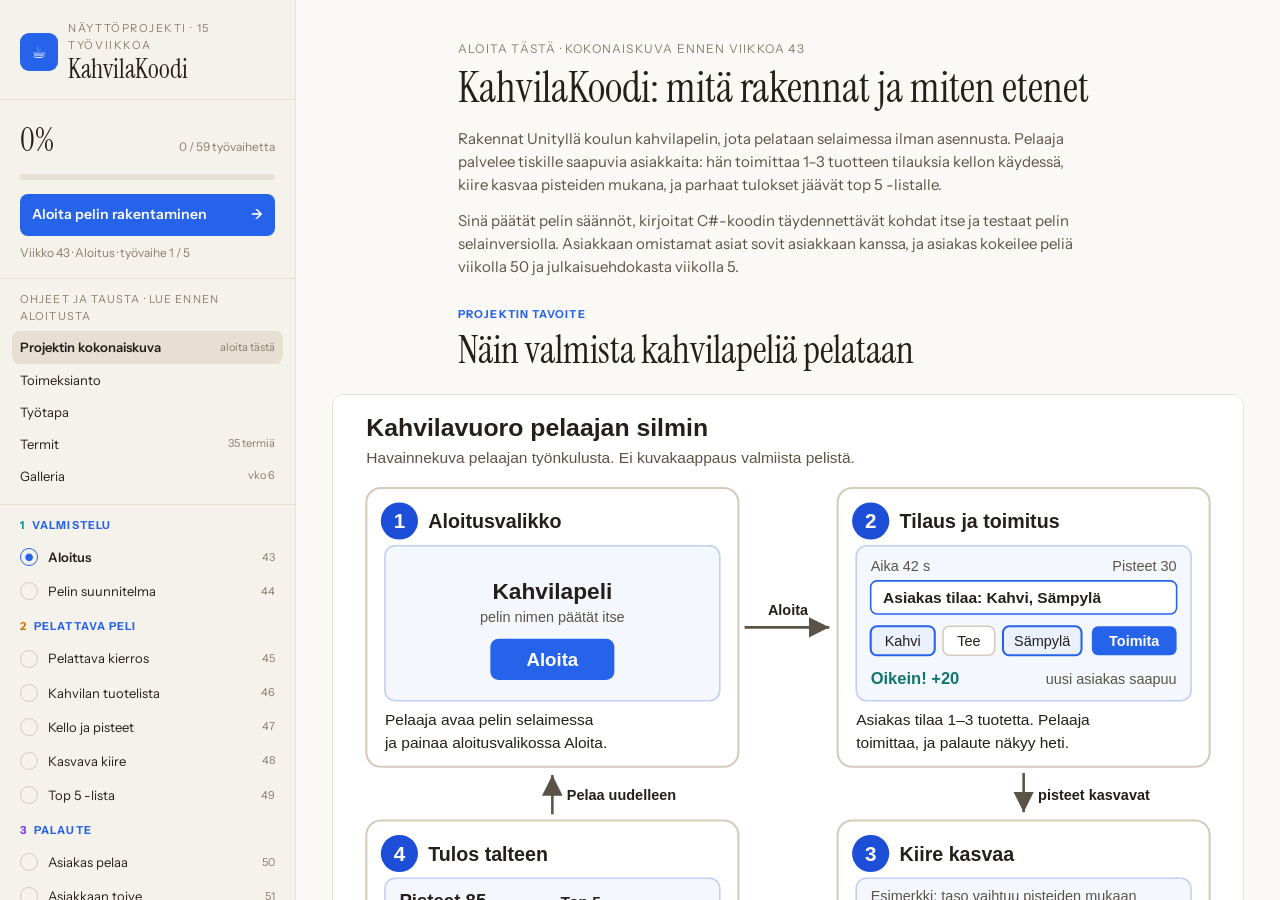
==== index.html @ ced811f0 "KahvilaKoodi alkaa alusta: viikot 43–51/2026 ja 2–7/2027 Sisältö ja 15 työviikkoa ennallaan, uusi aj" ====
<!doctype html>
<!--
  Näyttöprojektin runko. Rakennetta ei muuteta: app.js ja tyokalut/tee_lataukset.js
  luottavat luokkanimiin, data-attribuutteihin ja näkymien/viikkokorttien muotoon.
  Rakenteen tarkka kuvaus: /root/work/layout-rakenne.md.

  Migroitu vanhasta (ennen tätä runkoa tehdystä) KahvilaKoodi-toteutuksesta.
  Sisältöä ei ole muutettu — vain rakenne on siirretty tämän kontraktin mukaiseksi.
  30.9.2026 (moottori v2.7): aloitus = Projektin kokonaiskuva, toimeksiannon ja GDD:n
  vaatimus/sovittu/oma/asiakas-merkinnät, työn tasot työvaihe / GitHub-issue / työtapa.
  data-task-tunnukset ja niiden järjestys ovat ennallaan (opiskelijoiden rastit).
-->
<html lang="fi">
<head>
  <meta charset="utf-8">
  <meta name="viewport" content="width=device-width, initial-scale=1">
  <meta name="theme-color" content="#2563eb">
  <meta name="description" content="Ohjattu näyttöprojekti: koulun kahvilapeli rakennetaan Unityllä ja C#:lla feature kerrallaan viikoilla 43–51 ja 2–7. Valmis 19.2.2027.">
  <title>KahvilaKoodi – ohjattu näyttöprojekti</title>
  <link rel="icon" href="assets/favicon.ico" sizes="any">
  <link rel="icon" type="image/png" sizes="32x32" href="assets/favicon-32.png">
  <link rel="icon" type="image/png" sizes="16x16" href="assets/favicon-16.png">
  <link rel="apple-touch-icon" href="assets/apple-touch-icon.png">
  <link rel="preconnect" href="https://fonts.googleapis.com">
  <link rel="preconnect" href="https://fonts.gstatic.com" crossorigin>
  <link rel="stylesheet" href="https://fonts.googleapis.com/css2?family=Instrument+Sans:ital,wght@0,400..700;1,400..700&family=Instrument+Serif:ital@0;1&display=swap">
  <link rel="stylesheet" href="styles.css?v2.7.4-20261001">
  <script src="sisalto.js?v2.8-aikataulu-20261019" defer></script>
  <script src="app.js?v2.7.4-20261001" defer></script>
</head>
<body>
  <a class="skip-link" href="#sisalto">Siirry sisältöön</a>

  <div class="app-shell">
    <aside class="sidebar" aria-label="Näyttöprojektin navigaatio" id="sivupalkki">
      <div class="sidebar-header">
        <span class="brand-mark" aria-hidden="true">☕</span>
        <div>
          <p class="sidebar-kicker">Näyttöprojekti · 15 työviikkoa</p>
          <p class="sidebar-title">KahvilaKoodi</p>
        </div>
        <button class="mobile-menu-toggle" type="button" data-sidebar-toggle aria-expanded="false" aria-controls="sivupalkki">☰ Valikko</button>
      </div>

      <div class="sidebar-progress">
        <div class="progress-row">
          <span class="progress-pct" data-progress-number>0%</span>
          <span class="progress-copy" data-progress-copy>0 / 0 työvaihetta</span>
        </div>
        <div class="progress-bar" aria-hidden="true"><span data-progress-bar></span></div>
        <button class="resume-button" type="button" data-continue><span>Jatka siitä mihin jäit</span><span aria-hidden="true">→</span></button>
        <p class="resume-note" data-continue-note>Viikko 43</p>
      </div>

      <div class="sidebar-scroll">
        <nav class="nav-group" aria-label="Ohjeet ja tausta">
          <p class="nav-group-title">Ohjeet ja tausta · lue ennen aloitusta</p>
          <a class="nav-row" href="#view-kaytto" data-view-nav="kaytto">Projektin kokonaiskuva<span class="nav-meta">aloita tästä</span></a>
          <a class="nav-row" href="#view-toimeksianto" data-view-nav="toimeksianto">Toimeksianto<span class="nav-meta"></span></a>
          <a class="nav-row" href="#view-tyotapa" data-view-nav="tyotapa">Työtapa<span class="nav-meta"></span></a>
          <a class="nav-row" href="#view-termit" data-view-nav="termit">Termit<span class="nav-meta" data-glossary-count></span></a>
          <a class="nav-row" href="#view-galleria" data-view-nav="galleria">Galleria<span class="nav-meta">vko 6</span></a>
        </nav>

        <nav class="week-nav" aria-label="Viikot" data-week-links></nav>

        <nav class="nav-group nav-group-docs" aria-label="Omat dokumentit">
          <p class="nav-group-title">Omat dokumentit · kirjoitetaan työn aikana</p>
          <a class="nav-row" href="#view-suunnitelma" data-view-nav="suunnitelma">Suunnitelma (GDD)<span class="nav-meta" data-plan-status-meta>päivittyy</span></a>
          <a class="nav-row" href="#view-paivakirja" data-view-nav="paivakirja">Projektipäiväkirja<span class="nav-meta" data-journal-summary>0 / 15</span></a>
          <a class="nav-row" href="#view-ailoki" data-view-nav="ailoki">AI-loki<span class="nav-meta" data-log-count>0</span></a>
          <a class="nav-row" href="#view-naytto" data-view-nav="naytto">Näyttömatriisi<span class="nav-meta" data-evidence-count>0 / 32</span></a>
        </nav>
      </div>
    </aside>

    <main class="view-main" id="sisalto">

      <!-- ============ PROJEKTIN KOKONAISKUVA (data-view="kaytto") ============ -->
      <section class="view" data-view="kaytto" id="view-kaytto">
        <p class="view-eyebrow">Aloita tästä · kokonaiskuva ennen viikkoa 43</p>
        <h1 class="view-title">KahvilaKoodi: mitä rakennat ja miten etenet</h1>
        <p class="view-lead">Rakennat Unityllä koulun kahvilapelin, jota pelataan selaimessa ilman asennusta. Pelaaja palvelee tiskille saapuvia asiakkaita: hän toimittaa 1–3 tuotteen tilauksia kellon käydessä, kiire kasvaa pisteiden mukana, ja parhaat tulokset jäävät top 5 -listalle.</p>
        <p>Sinä päätät pelin säännöt, kirjoitat C#-koodin täydennettävät kohdat itse ja testaat pelin selainversiolla. Asiakkaan omistamat asiat sovit asiakkaan kanssa, ja asiakas kokeilee peliä viikolla 50 ja julkaisuehdokasta viikolla 5.</p>
        <section data-goal></section>

        <section data-roadmap></section>

        <section class="card card-tint view-section">
          <h2>Näin käytät viikko-ohjetta</h2>
          <ol>
            <li>Lue viikon alusta, miten viikon asiat liittyvät kokonaisprojektiin, ja viikon tavoite.</li>
            <li>Tee viikon 3–5 työvaihetta järjestyksessä. Ensimmäinen keskeneräinen työvaihe on auki. Rastita osatehtävä heti, kun olet tehnyt sen. Jos jäät jumiin, avaa työvaiheen kohta <strong>Tarvitsen apua tähän työvaiheeseen</strong>. Kokeile ensin itse.</li>
            <li>Kun teet muutoksen peliin, kirjaa se GitHub-issueksi ja tee se Työtapa-sivun kuudella askeleella. Kun issue on valmis, lisää siihen kommentti ja linkki commitiin eli versionhallintaan tallennettuun muutokseen.</li>
            <li>Tarkista työvaiheen <strong>Valmis kun</strong> ja <strong>Tallenna työnäyte</strong> ennen seuraavaa työvaihetta. Tee viikon lopussa viikon lopputarkistus.</li>
            <li>Kirjoita projektipäiväkirjan kolme kenttää. Paina <strong>Lataa koko projektipäiväkirja</strong>, korvaa Git-repositoryn eli projektin koodivaraston tiedosto <code>project-docs/projektipaivakirja.md</code> ja tee commit ja push.</li>
          </ol>
          <p><strong>Työvaihe</strong> on tämän sivun viikko-ohjeen kohta, esimerkiksi ”Työvaihe 2 / 5”. <strong>GitHub-issue</strong> on yksi rajattu muutos peliin: tavoite, arvio ja Valmis kun -ehto. Issue on yleensä puolen tai yhden päivän työ, ja yksi työvaihe voi sisältää useita issueita. <strong>Työtapa</strong> on Työtapa-sivun kuusi askelta, joilla teet yhden issuen: valitse, suunnittele, toteuta, testaa, tallenna ja kirjaa.</p>
          <a class="button button-primary" href="#week-43" data-open-week="43">Aloita viikosta 43 →</a>
        </section>

        <details class="view-section project-reference">
          <summary>Pelin osat ja työkalut</summary>
          <figure class="project-figure">
            <img src="assets/sovelluksen-osat.svg" width="880" height="616" alt="Havainnekuva pelin rakenteesta. CafeGame-scenen Canvasilla ovat MenuPanel, GamePanel ja ResultPanel. Painikkeen painallus kutsuu C#-skriptin metodia, ja skriptit GameManager, OrderManager, DifficultyController, ProductDatabase ja SaveService päivittävät ruudut ja tekstit. ProductDatabase lukee tuotteet products.json-tiedostosta, ja SaveService tallentaa top 5 -listan PlayerPrefsillä selaimen muistiin. Julkaisussa Unity-projektista tehdään WebGL-build docs-kansioon, GitHub Pages julkaisee sen linkkinä, ja pelaaja avaa pelin selaimessa ilman asennusta." loading="lazy">
            <figcaption>Havainnekuva KahvilaKoodin osista. Se ei ole kuvakaappaus Unitysta eikä valmiista pelistä.</figcaption>
          </figure>
          <dl class="project-roles">
            <dt>Unity ja CafeGame-scene</dt><dd>Koko peli on yhdessä scenessä eli Unityn näkymätiedostossa <code>Assets/Scenes/CafeGame.unity</code>. Käytä oppilaitoksen sopimaa Unity-versiota ja Universal 2D -pohjaa koko projektin ajan. Play Mode kokeilee peliä editorissa, Build And Run selaimessa.</dd>
            <dt>Canvas, TextMeshPro ja Inspector</dt><dd>Canvas on käyttöliittymän alue, jolla ovat pelin kolme ruutua: <code>MenuPanel</code>, <code>GamePanel</code> ja <code>ResultPanel</code>. Tekstit ja painikkeet tehdään TextMeshProlla. Inspectorissa kytket painikkeet skriptien metodeihin ja raahaat objektit skriptien kenttiin.</dd>
            <dt>C#-skriptit (<code>Assets/Scripts</code>)</dt><dd><code>GameManager</code> hoitaa ruudut, ajan ja pisteet, <code>OrderManager</code> tilauksen ja toimituksen tarkistuksen, <code>ProductDatabase</code> lukee tuotteet, <code>DifficultyController</code> kertoo vaikeustason (viikko 48) ja <code>SaveService</code> tallentaa top 5 -listan (viikko 49). Toteutusavun työpohjat antavat rungon, ja täydennettävät kohdat kirjoitat itse.</dd>
            <dt>Tuotteet: <code>Assets/Data/products.json</code></dt><dd>Tuotteet ja niiden pisteet ovat JSON-tiedostossa. JSON on tekstimuoto, jossa tieto on nimi–arvo-pareina. Tuotteita voi muuttaa koskematta C#-koodiin, kuten toimeksianto vaatii.</dd>
            <dt>Tulokset: PlayerPrefs</dt><dd>Viiden parhaan tuloksen lista tallentuu PlayerPrefsillä selaimen muistiin. Tieto säilyy vain siinä selaimessa, jossa peliä pelattiin.</dd>
            <dt>Git, GitHub Desktop ja GitHub</dt><dd>Repositoryssa ovat kansiot <code>Assets</code>, <code>Packages</code>, <code>ProjectSettings</code> ja <code>project-docs</code>. GitHubissa ovat myös issuet ja niiden labelit, haara ja pull request (viikko 51), tagit RC1 ja v1.0 sekä julkaisu. GitHub Desktopin asennus, kirjautuminen, kloonaus, commit ja push kuvineen: <a href="https://mattiseise.github.io/projektikoontisivu/ohjeet/github-desktop/?projekti=kahvilakoodi#asennus" target="_blank" rel="noreferrer">GitHub Desktop -kuvaohje</a>.</dd>
            <dt>Julkaisu: WebGL ja GitHub Pages</dt><dd>WebGL on Unityn julkaisumuoto, joka toimii selaimessa ilman asennusta. Viikolla 6 teet WebGL-buildin repositoryn <code>docs</code>-kansioon, ja GitHub Pages julkaisee sen linkkinä, jonka asiakas voi avata. Älä luo <code>docs</code>-kansiota ennen sitä.</dd>
            <dt>VS Code ja grafiikkapaketit</dt><dd>VS Codella muokkaat <code>products.json</code>- ja README-tiedostoja. Väliaikainen grafiikka riittää pitkälle. Käytetyt grafiikkapaketit ja niiden lisenssit kirjataan README:hen.</dd>
            <dt>Tekoäly</dt><dd>Saa selittää, ehdottaa ja auttaa virheiden etsinnässä. Pelin säännöt, omat päätökset, testit ja itsearvioinnin teet itse. Merkittävä käyttö kirjataan AI-lokiin.</dd>
          </dl>
        </details>

        <details class="view-section project-reference">
          <summary>Mihin kirjoitan mitäkin?</summary>
          <dl class="project-roles">
            <dt>Toimeksianto</dt><dd>Asiakkaan vaatimukset, sovittu toteutustapa ja rajaus. Tästä tarkistat, mitä peliin pitää tehdä.</dd>
            <dt>GDD eli pelin suunnitteludokumentti (<code>project-docs/gdd.md</code>)</dt><dd>Pelin konsepti, omat suunnittelupäätökset perusteluineen ja asiakkaan kanssa sovittavat asiat. GDD (Game Design Document) täytetään Suunnitelma (GDD) -näkymässä viikolla 44 ja ladataan repositoryyn. Päivitä se, kun asiakas vastaa avoimeen asiaan.</dd>
            <dt>GitHub-issue</dt><dd>Yhden muutoksen tavoite, arvio, Valmis kun -ehto ja tärkeysluokka. Kun issue on valmis, lisää siihen kommentti ja linkki commitiin ennen sulkemista.</dd>
            <dt>Commit ja haara</dt><dd>Itse muutos peliin. Commit-viesti kertoo, mitä muutit ja miksi.</dd>
            <dt>Kuvat ja videot: <code>project-docs/evidence/week-N/</code></dt><dd>Kuvakaappaukset ja videot työnäytteinä, esimerkiksi <code>mockup.png</code> ja <code>hierarchy.png</code>. Kansion nimessä on viikon numero.</dd>
            <dt>Testaustaulukko: <code>project-docs/testaus.md</code></dt><dd>Viikosta 3 alkaen testitapaukset odotettuine ja toteutuneine tuloksineen. Sitä ennen testit kirjataan päiväkirjaan.</dd>
            <dt>README.md</dt><dd>Pelin kuvaus, käyttöohje, julkaisulinkki, tunnetut puutteet sekä lähteet ja lisenssit.</dd>
            <dt>Projektipäiväkirja</dt><dd>Viikon yhteenveto, testien tulokset, asiakkaan vastaukset, muistiot ja linkit työnäytteisiin. Viikon lopussa vastaat kolmeen kysymykseen: mitä tein ja miten, miksi tein näin ja missä työnäyte on. Lataat tiedoston ja viet sen polkuun <code>project-docs/projektipaivakirja.md</code>.</dd>
            <dt>AI-loki</dt><dd>Mitä kysyit tekoälyltä ja mitä teit vastauksella: käytit, muutit tai hylkäsit. Loki tulee mukaan päiväkirjan lataukseen.</dd>
            <dt>Linkitetty näyttömatriisi (<code>project-docs/nayttomatriisi.md</code>)</dt><dd>Jokaista vaatimusta kohti rivi: vaatimuksen tunnus, työnäytteen linkki (commit, issue, tiedosto, tagi tai kuva) ja viikko. Sama työnäyte saa olla usealla rivillä. Perustat tiedoston viikolla 6 ja viimeistelet sen viikolla 7. Sivun Näyttömatriisi-näkymän rastit ovat oma muistilistasi.</dd>
          </dl>
          <p>Et täytä samoja asioita erilliseen Word-pohjaan. Sivuston rastit ja kentät tallentuvat vain tähän selaimeen: rasti ei ole palautus, ja työnäyte on aina Git-repositoryssa. Henkilöistä kirjataan repositoryyn vain rooli, esimerkiksi ohjaaja, asiakkaan edustaja tai testaaja A. Nimet ja sanatarkat lausumat lähetät tarvittaessa ohjaajalle Teamsissa.</p>
        </details>

        <details class="view-section project-reference">
          <summary>Vaatimus, ehdotus vai oma päätös?</summary>
          <p><strong>Vaatimus</strong> tulee asiakkaan toimeksiannosta, ja se toteutetaan aina: aloitusvalikko, itse peli, pistelasku ja päättymisnäkymä, 1–3 tuotteen tilaus, kasvava vaikeus, parhaiden tulosten tallennus, tuotteet erillisessä tietolähteessä, toimiva väliversio asiakkaalle ja julkaistu peli, jota asiakas voi itse kokeilla. Yhdessä ne ovat pakollinen perusversio (P0). Tärkeä jatko (P1) tehdään vasta, kun koko P0 toimii, ja valinnainen lisä (P2) saa jäädä pois.</p>
          <p><strong>Sovittu toteutustapa</strong> on toimeksiannon ja GDD:n teknologiaosion tekniikka: Unity 2D ja C#, yksi CafeGame-scene, tuotteet <code>products.json</code>-tiedostossa, tulokset PlayerPrefsillä ja julkaisu WebGL-buildina GitHub Pagesiin. Tietovarasto on sovittu toteutustapa: tuotteet luetaan <code>products.json</code>-tiedostosta JsonUtilityllä ja tulokset tallennetaan PlayerPrefsillä, koska myöhemmät viikot rakentuvat niiden varaan. Viikolla 49 perustelet PlayerPrefsin vertaamalla sitä vähintään yhteen vaihtoehtoon. Jos vertailu puoltaa selvästi muuta, poikkeamasta sovitaan ohjaajan kanssa ennen seuraavaa toteutusviikkoa. <strong>Ehdotus</strong> on esimerkki tai oletusarvo, jonka voit vaihtaa perustellusti, esimerkiksi 10 pistettä oikeasta toimituksesta, vaikeustasojen rajat 0, 31 ja 61 pistettä tai nimimerkin 12 merkin enimmäispituus. Toteutusavun työpohjat ovat valmis runko: täydennät kohdat itse ja osaat selittää jokaisen rivin.</p>
          <p><strong>Oma päätös</strong> perustellaan GDD:ssä tai päiväkirjassa: pelin nimi, tyyli, grafiikka ja pisteytys (viikko 44), pelisäännöt (viikko 47), vaikeutustapa ja tasojen arvot (viikko 48), nimimerkin enimmäispituus (viikko 49) ja se, mitkä testaajien havainnot korjataan ennen julkaisua (viikko 5).</p>
          <p><strong>Asiakkaan kanssa sovittavat asiat</strong> ovat toimeksiannon Sovi asiakkaan kanssa -laatikossa ja GDD:n ASIAKAS-kentissä: kierroksen pituus, testiselaimet ja -laitteet, kohderyhmä, top 5 -listan tasatilanteet ja se, kuka hyväksyy rajauksen ja väliversion. <strong>Ohjaajan kanssa:</strong> Kunnes asiakkaan ulkopuolinen edustaja on nimetty, ohjaava opettaja toimii asiakkaan sijaisena ja vastaanottaa kysymyslistat ja tilannekatsaukset. Katselmoinneissa (viikot 50 ja 5) asiakasta esittää nimetty edustaja. Ohjaaja hyväksyy rajauksen viikolla 44. Älä keksi vastausta itse tai tekoälyllä: tyhjä kenttä on oikea tulos, kunnes asia on sovittu.</p>
          <a href="#view-toimeksianto" data-open-view="toimeksianto">Avaa toimeksianto →</a>
        </details>

        <details class="view-section project-reference">
          <summary>Mitä näytössä arvioidaan?</summary>
          <p>Projekti kattaa kolme tutkinnon osaa: Ohjelmointi (11 osaamisvaatimusta), Ohjelmistokehittäjänä toimiminen (14) ja Ohjelmiston toteuttaminen ohjelmistokomponenttikirjastolla (7). Näyttömatriisissa on kaikki 32 vaatimusta. Jokaisen tarkka työnäytelinkki kirjataan tiedostoon <code>project-docs/nayttomatriisi.md</code>, jonka perustat viikolla 6 ja viimeistelet viikolla 7.</p>
          <p>Ohjelmoinnin osaaminen näkyy C#-koodissa, jonka kirjoitat, testaat ja korjaat itse: tilauksessa, pisteissä, ajassa, vaikeudessa ja tallennuksessa sekä virheenkorjausketjuissa. Ohjelmistokehittäjänä toimiminen on työtapa: selvität asiakkaan tarpeen, pilkot ja priorisoit työn GitHub-issueiksi, katselmoit version asiakkaan kanssa, teet muutoksen haarassa ja julkaiset pelin. Komponenttikirjasto-osassa kirjasto on Unity: rakennat käyttöliittymän Canvasille, kytket osat Inspectorissa, otat ulkoiset komponentit (TextMeshPro ja grafiikkapaketit) käyttöön lisensseineen ja julkaiset WebGL-buildin.</p>
          <p>Tutkinnon osissa on tiimissä tehtäviä kokonaisuuksia. Siksi työvaiheissa ovat mukana asiakas, vertainen ja ohjaaja, vaikka teet pelin muuten yksin. Katselmoinnit ja sopimiset ovat osa arvioitavaa osaamista.</p>
          <a href="#view-naytto" data-open-view="naytto">Avaa näyttömatriisi →</a>
        </details>

        <div class="card view-section download-card">
          <div>
            <strong>Paperinen työpaketti</strong>
            <p>Aikataulu ja tarkistuslista tilanteisiin, joissa sivu ei ole auki. Siihen ei kirjoiteta samoja vastauksia uudelleen.</p>
          </div>
          <div class="download-actions">
            <a class="button button-primary" href="downloads/kahvilakoodi-tyopaketti.pdf" download>Lataa PDF</a>
            <a class="button button-secondary" href="downloads/kahvilakoodi-tyopaketti.docx" download>Lataa Word</a>
          </div>
        </div>

        <p class="footnote view-section"><strong>Muista:</strong> sivuston rastit ja kirjoituskentät ovat oma työmuistisi. Ne tallentuvat vain tähän selaimeen, eivätkä ne siirry opettajalle. Rasti ei ole palautus eikä osa näyttöaineistoa. Työvaihe on valmis vasta, kun sen Valmis kun -ehto täyttyy ja työnäyte on Git-repositoryssa.</p>

        <details class="source-role">
          <summary>Mitä paperinen työpaketti ja alkuperäinen Word-pohja tekevät?</summary>
          <p><strong>Paperinen työpaketti</strong> on aikataulu ja tarkistuslista tilanteisiin, joissa sivu ei ole auki. Siihen ei tarvitse kirjoittaa samoja vastauksia uudelleen.</p>
          <p><strong>Alkuperäinen Word-pohja</strong> on tämän pelipolun lähdeaineisto. Sen aiheet on tuotu sivuston viikkojen työvaiheisiin ja projektipäiväkirjaan. Täytä Word-pohja erikseen vain, jos opettaja antaa siitä erillisen palautusohjeen.</p>
        </details>

        <div class="download-card view-section" style="margin-top:20px">
          <div><strong>Opiskelijan oma tila selaimessa</strong><p>Rastit, päiväkirja, GDD ja AI-loki tallentuvat vain tähän selaimeen.</p></div>
          <button class="button button-ghost" type="button" data-reset>Nollaa oma eteneminen</button>
        </div>

        <details class="source-role">
          <summary>Opettajan lähdeaineisto · ei erillistä täyttämistä ilman ohjetta</summary>
          <p>Nämä ovat opettajan lähdeaineistoa. Opiskelija ei täytä niitä ilman erillistä ohjetta. Viikkojen työvaiheet, GDD ja projektipäiväkirja kattavat saman sisällön.</p>
          <p><a href="downloads/nayton-dokumentointipohjat.docx" download>Näytön dokumentointipohjat (.docx)</a> – aloituskeskustelu, vertailumuistio, katselmointiloki, testimatriisi, virheenkorjausketju, lisenssikirjaus ja AI-lokin paperiversio.</p>
        </details>
      </section>

      <!-- ============ TOIMEKSIANTO ============ -->
      <section class="view" data-view="toimeksianto" id="view-toimeksianto">
        <p class="view-eyebrow">Alkuperäinen asiakastoimeksianto · annettu 19.10.2026</p>
        <h1 class="view-title">Koulun kahvilapeli</h1>
        <div class="brief-text">
          <p>Haluan pienen PC:llä tai selaimessa toimivan pelin, jossa pelaaja työskentelee koulun kahvilassa. Asiakkaita saapuu tiskille ja he tilaavat 1–3 tuotetta. Pelaajan tehtävänä on toimittaa oikea tilaus mahdollisimman nopeasti.</p>
          <p>Pelissä pitää olla aloitusvalikko, itse peli, pistelasku ja pelin päättymisnäkymä. Vaikeustason pitää kasvaa pelin edetessä. Pelaajan parhaat tulokset pitää tallentaa.</p>
          <p>Tuotteiden tiedot eivät saa olla kovakoodattuna pelilogiikkaan, vaan niiden pitää tulla erillisestä tietolähteestä. Haluan myös nähdä pelistä toimivan version vähintään kerran ennen lopullista versiota, jotta voin pyytää muutoksia.</p>
          <p>Lopullinen peli pitää julkaista niin, että voin itse kokeilla sitä.</p>
        </div>

        <p class="view-section"><strong>Näin luet tätä sivua:</strong> <strong>vaatimus</strong> on asiakkaan toive, joka toteutetaan aina. <strong>Sovittu toteutustapa</strong> on tämän polun tekniikka, jolla vaatimukset tehdään. <strong>Oma päätös</strong> tehdään ja perustellaan GDD:ssä eli pelin suunnitteludokumentissa. <strong>Sovi asiakkaan kanssa</strong> -kohdat päättää asiakas: kirjaa vastaus tai jätä kohta avoimeksi.</p>

        <div class="card decision-box view-section">
          <p class="section-label section-label-accent">Vaatimus · toimeksiannosta, toteutetaan aina</p>
          <ul>
            <li>Peli toimii PC:llä tai selaimessa. Tässä polussa toteutus on selainpeli.</li>
            <li>Asiakkaita saapuu tiskille, ja he tilaavat 1–3 tuotetta. Pelaaja toimittaa oikean tilauksen mahdollisimman nopeasti.</li>
            <li>Pelissä on aloitusvalikko, itse peli, pistelasku ja pelin päättymisnäkymä.</li>
            <li>Vaikeustaso kasvaa pelin edetessä.</li>
            <li>Pelaajan parhaat tulokset tallennetaan.</li>
            <li>Tuotteiden tiedot tulevat erillisestä tietolähteestä, eivät pelilogiikan koodista.</li>
            <li>Asiakas näkee toimivan version vähintään kerran ennen lopullista versiota (viikko 50).</li>
            <li>Lopullinen peli julkaistaan niin, että asiakas voi itse kokeilla sitä (viikko 6).</li>
          </ul>
          <p class="note">Yhdessä nämä ovat pakollinen perusversio (P0).</p>
        </div>

        <div class="grid-2 view-section">
          <div class="card">
            <p class="section-label section-label-accent">Sovittu toteutustapa · tämän polun tekniikka</p>
            <p style="margin-top:8px"><strong>Unity 2D + C#</strong></p>
            <ul>
              <li>yksi <code>CafeGame</code>-scene eli pelin työtila</li>
              <li>Canvas eli käyttöliittymän (UI) alue: <code>MenuPanel</code>, <code>GamePanel</code> ja <code>ResultPanel</code></li>
              <li>tuotteet erillisessä JSON-tiedostossa – JSON on tekstimuoto, jossa tieto on nimi–arvo-pareina</li>
              <li>viiden parhaan tuloksen lista kuuluu P0:aan eli pakolliseen perusversioon</li>
              <li>lopuksi Unity WebGL -build GitHub Pagesiin eli GitHubin ilmaiseen sivustojulkaisuun</li>
            </ul>
            <p style="margin-top:8px">WebGL on Unityn julkaisumuoto, joka toimii selaimessa ilman asennusta, ja build on Unityn tekemä ajettava versio pelistä. WebGL-build on siis selaimessa pelattava julkaisuversio.</p>
            <p style="margin-top:8px">Toimeksiannon PC/selaimessa-vaihtoehdosta tässä polussa on valittu selain. Käytä oppilaitoksen määrittämää Unity-versiota koko projektin ajan.</p>
            <p style="margin-top:8px">Tietovarasto on sovittu toteutustapa: tuotteet luetaan <code>products.json</code>-tiedostosta JsonUtilityllä ja tulokset tallennetaan PlayerPrefsillä, koska myöhemmät viikot rakentuvat niiden varaan. Viikolla 49 perustelet PlayerPrefsin vertaamalla sitä vähintään yhteen vaihtoehtoon. Jos vertailu puoltaa selvästi muuta, poikkeamasta sovitaan ohjaajan kanssa ennen seuraavaa toteutusviikkoa.</p>
          </div>
          <div class="card">
            <p class="section-label">Pidä rajaus · sovittu, ei toteuteta</p>
            <p style="margin-top:8px"><strong>Tee ensin toimiva P0-versio.</strong> P0 tarkoittaa projektin pakollista ydintä: niitä ominaisuuksia, joiden on valmistuttava ennen mitään lisäominaisuuksia.</p>
            <ul>
              <li>Ei verkkomoninpeliä.</li>
              <li>Ei käyttäjätilejä.</li>
              <li>Ei oikeita maksuja.</li>
              <li>Ei laajaa 3D-maailmaa.</li>
            </ul>
          </div>
        </div>

        <div class="card card-tint decision-box view-section">
          <p class="section-label">Sovi asiakkaan kanssa · asiakas päättää</p>
          <ul>
            <li>Millä selaimilla ja laitteilla WebGL-versio testataan?</li>
            <li>Kenelle peli tehdään ja kuinka pitkä yksi kierros on?</li>
            <li>Miten viiden parhaan tuloksen tasatilanteet järjestetään?</li>
            <li>Kuka hyväksyy rajauksen ja väliversion?</li>
          </ul>
          <p class="note"><strong>Älä keksi vastauksia itse tai tekoälyllä.</strong> Merkitse vastaamattomat kohdat avoimiksi.</p>
          <p class="note">Kunnes asiakkaan ulkopuolinen edustaja on nimetty, ohjaava opettaja toimii asiakkaan sijaisena ja vastaanottaa kysymyslistat ja tilannekatsaukset. Katselmoinneissa (viikot 50 ja 5) asiakasta esittää nimetty edustaja.</p>
        </div>

        <figure class="view-figure view-section">
          <div class="image-stage"><img src="assets/grafiikka-vaiheet.jpg" width="508" height="703" alt="Sama pelinäkymä ensin harmailla palikoilla, sitten valmiilla spriteillä: kahvikuppi, muffini ja hymyilevä asiakas tiskillä."></div>
          <figcaption><strong>Mistä hahmot ja taustat?</strong> Väliaikainen grafiikka riittää pitkälle: rakenna featuret eli pelin yksittäiset ominaisuudet ensin ja vaihda lopullinen grafiikka vasta viimeistelyviikoilla.</figcaption>
        </figure>

        <div class="card view-section">
          <p class="section-label">Grafiikan lähteet</p>
          <ul>
            <li><a href="https://kenney.nl/assets" target="_blank" rel="noreferrer">Kenney.nl</a> — hahmot, esineet ja käyttöliittymäelementit, CC0 (saa käyttää vapaasti)</li>
            <li><a href="https://opengameart.org/" target="_blank" rel="noreferrer">OpenGameArt.org</a> — 2D-hahmot ja taustat, tarkista lisenssi</li>
            <li><a href="https://itch.io/game-assets/free" target="_blank" rel="noreferrer">itch.io</a> — ilmaisia assetteja eli valmiita kuva- ja äänitiedostoja, tarkista lisenssi</li>
            <li><a href="https://www.piskelapp.com/" target="_blank" rel="noreferrer">Piskel</a> — piirrä omat spritet eli pelin kuvatiedostot selaimessa</li>
          </ul>
          <p class="note">Kirjaa käytetyt paketit ja lisenssit README:hen. Tekoälyllä tuotettu grafiikka: kirjaa AI-lokiin ja tarkista lisenssi sekä oppilaitoksen linja.</p>
        </div>
      </section>

      <!-- ============ TYÖTAPA ============ -->
      <section class="view" data-view="tyotapa" id="view-tyotapa">
        <p class="view-eyebrow">Työtapa · yksi GitHub-issue kerrallaan</p>
        <h1 class="view-title">Kuusi askelta joka kerralla</h1>
        <p class="view-lead">Työtapa kertoo, miten teet yhden GitHub-issuen eli yhden rajatun muutoksen peliin. Viikon työvaihe kertoo, mitä teet, ja nämä kuusi askelta, miten teet jokaisen muutoksen. Kun issue on valmis, palaa viikon työvaiheeseen.</p>
        <ol class="workflow-loop">
          <li><span>1</span><strong>Valitse</strong><small>yksi GitHub-issue</small></li>
          <li><span>2</span><strong>Suunnittele</strong><small>muutos ja testi</small></li>
          <li><span>3</span><strong>Toteuta</strong><small>pala kerrallaan</small></li>
          <li><span>4</span><strong>Testaa</strong><small>myös reunatapaus</small></li>
          <li><span>5</span><strong>Tallenna</strong><small>commit ja push</small></li>
          <li><span>6</span><strong>Kirjaa</strong><small>issueen ja päiväkirjaan</small></li>
        </ol>
        <p class="rule-note"><strong>Nyrkkisääntö:</strong> jos et pysty selittämään muutosta, työ ei ole vielä valmis.</p>

        <figure class="view-figure view-section">
          <div class="image-stage"><img src="assets/testauskierros.jpg" width="1500" height="1000" alt="Opiskelija etenee testauksen kierroksessa suunnittelusta testiin, bugin löytämiseen, korjaukseen ja onnistuneeseen uusintatestiin."></div>
          <figcaption>Testi on valmis vasta onnistuneen uusintatestin jälkeen.</figcaption>
        </figure>

        <div class="view-section">
          <h2>Testaa kuin kehittäjä</h2>
          <p class="view-lead" style="margin-top:8px">Testaus ei ole pelkkää pelaamista. Kirjaa odotettu tulos, havaittu tulos, virheen syy, korjaus ja uusintatesti. Numeroi testitapaukset juoksevasti: T01 on ensimmäinen testitapaus, T02 toinen.</p>
          <div class="card risk-box view-section">
            <ul>
              <li>Vähintään 12 suunniteltua testitapausta</li>
              <li>3 täydellistä virheenkorjausketjua aidoista havainnoista tai opettajan merkityistä vikatehtävistä</li>
              <li>Valikot, tilaus, pisteet, aika, vaikeus ja tallennus</li>
              <li>Puuttuva tai virheellinen JSON ja tyhjä tallennus</li>
              <li>Julkaistu versio toisella laitteella tai selaimella</li>
            </ul>
          </div>
        </div>

        <div class="view-section">
          <h2>Pidä punainen lanka näkyvissä</h2>
          <p class="view-lead" style="margin-top:8px">Vaatimus → GitHub-issue → toteutus → testi → työnäyte.</p>
          <div class="lanka-row">
            <div><p class="section-label">Vaatimus</p><p>Parhaat tulokset tallennetaan</p></div>
            <div><p class="section-label">GitHub-issue</p><p>Tallenna viisi parasta tulosta</p></div>
            <div><p class="section-label">Valmis kun</p><p>Top 5 säilyy uudelleenkäynnistyksessä</p></div>
            <div><p class="section-label">Testi ja työnäyte</p><p>Testitapaus T09 + commit-linkki</p></div>
          </div>
        </div>
      </section>

      <!-- ============ TERMIT / SANASTO ============ -->
      <section class="view" data-view="termit" id="view-termit">
        <p class="view-eyebrow">Sanasto · kertausta varten</p>
        <h1 class="view-title">Tämän projektin termit</h1>
        <p class="view-lead">Jokainen termi selitetään myös siinä kohdassa, jossa se tulee ensimmäisen kerran vastaan. Tänne voit palata, kun tunnus tai lyhenne unohtuu. Sanastossa ovat vain ne termit, joita tässä projektissa oikeasti käytetään.</p>
        <dl class="glossary view-section" data-termisto></dl>
      </section>

      <!-- ============ GALLERIA ============ -->
      <section class="view" data-view="galleria" id="view-galleria">
        <p class="view-eyebrow">Julkaistut työt</p>
        <h1 class="view-title">Galleria</h1>
        <p class="view-lead">Valmiit v1.0-julkaisut nostetaan tänne viikolla 6: pelin nimi, kuvakaappaus, lisenssi ja julkaisulinkki.</p>
        <div class="gallery-grid" data-gallery>
          <!-- Opettaja lisää kortin per julkaistu peli:
          <a class="gallery-card" href="https://github.com/kayttaja/repo/releases/tag/v1.0">
            <img src="assets/galleria/NIMI.png" width="640" height="360" alt="Kuvakaappaus" loading="lazy">
            <strong>Nimi</strong><span>Tekijän etunimi · v1.0</span>
          </a>
          -->
        </div>
        <p class="gallery-empty" data-gallery-empty>Ensimmäiset pelit julkaistaan viikolla 6.</p>
      </section>

      <!-- ============ VIIKKONÄKYMÄ ============ -->
      <section class="view" data-view="viikko" id="view-viikko">

        <article class="week-card" id="week-43" data-week="43">
          <p class="view-eyebrow" data-week-label="19.–23.10.">Vaihe 1 · Valmistelu · Vko 43 · 19.–23.10.</p>
          <h1 class="view-title">Aloitus: peli-idea ja työkalut</h1>

          <div class="week-kicker" data-week-kicker hidden>
            <span class="section-label" data-week-kicker-label>Viikon jälkeen</span>
            <p data-week-kicker-text></p>
          </div>
          <blockquote class="week-quote" data-week-quote hidden>
            <p class="quote-text" data-quote-text></p>
            <p class="quote-source">Toimeksiannosta – tätä asiakkaan toivetta tämä viikko toteuttaa</p>
          </blockquote>
          <p class="week-connection" data-week-connection hidden></p>
          <div class="week-why-grid grid-2" data-week-why hidden>
            <div class="card"><p class="section-label" data-why-deliverable-label>Tällä viikolla valmistuu</p><p data-why-deliverable-text></p></div>
            <div class="card"><p class="section-label">Miksi tämä tehdään</p><p data-why-why-text></p></div>
          </div>
          <div class="week-skills" data-week-skills hidden>
            <p class="skill-tags-label" data-skills-label>Viikon tekniikka</p>
            <ul class="skill-tags" data-skills-list></ul>
          </div>

          <aside class="card card-tint view-section"><h2>Ensimmäinen onnistuminen Unityssä</h2><p>Repo on jo valmis? Tee ohjaajan kanssa ensin oma nimi peliruudulle ja pieni Kahvi-painikekokeilu. Jatka viikko-ohjeeseen tämän näkyvän onnistumisen jälkeen.</p><a class="button button-primary" href="tuki/ensimmainen-onnistuminen.html">Aloita pienestä kokeilusta →</a></aside>
          <aside class="card card-tint view-section" aria-label="Kuvallinen tukimateriaali">
            <h2>Tee kuvallisen ohjeen avulla</h2>
            <p>Avaa viikon 43 tukiohje. Siinä tekeminen on jaettu pieniin askeliin: mitä valitset, mitä teet ja mitä ruudulla pitäisi näkyä. Rastita valmistuneet työvaiheet tällä pääsivulla.</p>
            <a class="button button-primary" href="tuki/viikko-43.html">Avaa kuvallinen tukiohje →</a>
          </aside>

          <section class="view-section">
            <div class="section-heading-row"><h2>Viikon työvaiheet</h2><span class="week-status" data-week-status>0 / 5</span></div>
            <div class="task-list">
              <label class="task-row"><input type="checkbox" data-task="43-1"><span class="task-box" aria-hidden="true"></span><span class="task-text">Lue toimeksianto ja kirjoita kuusi kysymystä asiakkaalle.</span></label>
              <label class="task-row"><input type="checkbox" data-task="43-2"><span class="task-box" aria-hidden="true"></span><span class="task-text">Pidä aloituskeskustelu ja kirjaa asiakkaan vastaukset.</span></label>
              <label class="task-row"><input type="checkbox" data-task="43-3"><span class="task-box" aria-hidden="true"></span><span class="task-text">Luo Unity-projekti ja kokeile, aukeaako se selaimessa.</span></label>
              <label class="task-row"><input type="checkbox" data-task="43-4"><span class="task-box" aria-hidden="true"></span><span class="task-text">Luo Git-repository ja kloonaa se koneellesi.</span></label>
              <label class="task-row"><input type="checkbox" data-task="43-5"><span class="task-box" aria-hidden="true"></span><span class="task-text">Tee ensimmäinen commit ja push.</span></label>
            </div>
          </section>

          <section class="view-section lesson-instructions">
            <div class="section-heading-row"><h2>Näin etenet</h2><span class="lesson-label" data-lesson-label>ohjattu työ · tee järjestyksessä</span></div>
            <nav class="resource-actions" data-week-resources hidden aria-label="Tämän viikon pohjat ja työkalut"></nav>
            <ol data-lesson-list><li><span class="step-n">1</span><span><strong>Askel.</strong> Ohje.</span></li></ol>
          </section>

          <details class="impl-help" data-week-help hidden>
            <summary><span data-help-title>Tarvitsen toteutusapua</span><small>avaa vain jos jäät jumiin – kokeile ensin itse</small></summary>
            <div class="impl-help-content" data-help-content></div>
          </details>

          <div class="day-rhythm" data-week-days hidden>
            <p class="section-label">Viikon päivärytmi</p>
            <div class="day-grid" data-day-grid></div>
          </div>

          <div class="outcome-grid">
            <div class="card"><p class="section-label">Valmis kun</p><p class="checkpoint">Ennen kuin jatkat: tarkista viikon valmis kun -ehto.</p></div>
            <div class="card"><p class="section-label section-label-accent">Näytä</p><p class="evidence"><strong>Työnäyte Git-repositoryyn ennen rastia:</strong> kysymykset ja asiakkaan vastaukset päiväkirjassa, kuvakaappaus selainversiosta, repository-linkki ja ensimmäinen commit.</p></div>
          </div>

          <section class="week-journal" data-week-journal="43">
            <div class="journal-heading">
              <h2>Viikon projektipäiväkirja</h2>
              <div class="journal-actions-top">
                <button class="button button-secondary button-pill" type="button" data-open-view="ailoki">+ Kirjaa AI-apu</button>
                <button class="button button-secondary button-pill" type="button" data-open-view="paivakirja">Koko päiväkirja →</button>
              </div>
            </div>
            <p class="journal-lead">Tämä on päiväkirjan ainoa kirjoituspaikka: kolme kysymystä viikon lopussa. Kentät tallentuvat vain tähän selaimeen.</p>
            <p class="journal-record" data-journal-record></p>
            <div class="journal-fields">
              <label><span>Mitä tein ja miten?</span><textarea rows="3" data-journal-field="work" placeholder="Kirjoita omin sanoin…"></textarea></label>
              <label><span>Miksi tein näin?</span><textarea rows="2" data-journal-field="reason" placeholder="Perustelut ja vaihtoehdot, joita harkitsit"></textarea></label>
              <label><span>Missä työnäyte on?</span><input type="text" data-journal-field="evidence" placeholder="Commit-linkki, kuvakaappaus tai tiedoston polku"></label>
            </div>
            <span data-journal-status>Ei vielä kirjattu</span>
          </section>

          <nav class="week-pager" data-week-pager aria-label="Viikkojen välillä siirtyminen"></nav>
        </article>

        <article class="week-card" id="week-44" data-week="44">
          <p class="view-eyebrow" data-week-label="26.–30.10.">Vaihe 1 · Valmistelu · Vko 44 · 26.–30.10.</p>
          <h1 class="view-title">Pelin suunnitelma: ruudut ja feature-lista</h1>

          <div class="week-kicker" data-week-kicker hidden><span class="section-label" data-week-kicker-label>Viikon jälkeen</span><p data-week-kicker-text></p></div>
          <blockquote class="week-quote" data-week-quote hidden><p class="quote-text" data-quote-text></p><p class="quote-source">Toimeksiannosta – tätä asiakkaan toivetta tämä viikko toteuttaa</p></blockquote>
          <p class="week-connection" data-week-connection hidden></p>
          <div class="week-why-grid grid-2" data-week-why hidden>
            <div class="card"><p class="section-label" data-why-deliverable-label>Tällä viikolla valmistuu</p><p data-why-deliverable-text></p></div>
            <div class="card"><p class="section-label">Miksi tämä tehdään</p><p data-why-why-text></p></div>
          </div>
          <div class="week-skills" data-week-skills hidden><p class="skill-tags-label" data-skills-label>Viikon tekniikka</p><ul class="skill-tags" data-skills-list></ul></div>

          <aside class="card card-tint view-section" aria-label="Kuvallinen tukimateriaali">
            <h2>Tee kuvallisen ohjeen avulla</h2>
            <p>Avaa viikon 44 tukiohje. Siinä tekeminen on jaettu pieniin askeliin: mitä valitset, mitä teet ja mitä ruudulla pitäisi näkyä. Rastita valmistuneet työvaiheet tällä pääsivulla.</p>
            <a class="button button-primary" href="tuki/viikko-44.html">Avaa kuvallinen tukiohje →</a>
          </aside>

          <section class="view-section">
            <div class="section-heading-row"><h2>Viikon työvaiheet</h2><span class="week-status" data-week-status>0 / 5</span></div>
            <div class="task-list">
              <label class="task-row"><input type="checkbox" data-task="44-1"><span class="task-box" aria-hidden="true"></span><span class="task-text">Täytä pelin suunnitteludokumentti (GDD) ja vie se repositoryyn.</span></label>
              <label class="task-row"><input type="checkbox" data-task="44-2"><span class="task-box" aria-hidden="true"></span><span class="task-text">Pilko ensimmäiset featuret pieniksi GitHub-issueiksi.</span></label>
              <label class="task-row"><input type="checkbox" data-task="44-3"><span class="task-box" aria-hidden="true"></span><span class="task-text">Merkitse jokaiselle issuelle, onko se pakollinen, tärkeä vai lisä.</span></label>
              <label class="task-row"><input type="checkbox" data-task="44-4"><span class="task-box" aria-hidden="true"></span><span class="task-text">Piirrä pelin kolme ruutua paperille.</span></label>
              <label class="task-row"><input type="checkbox" data-task="44-5"><span class="task-box" aria-hidden="true"></span><span class="task-text">Piirrä kartta pelin C#-skripteistä ja niiden tehtävistä.</span></label>
            </div>
          </section>

          <section class="view-section lesson-instructions">
            <div class="section-heading-row"><h2>Näin etenet</h2><span class="lesson-label" data-lesson-label>ohjattu työ · tee järjestyksessä</span></div>
            <nav class="resource-actions" data-week-resources hidden aria-label="Tämän viikon pohjat ja työkalut"></nav>
            <ol data-lesson-list><li><span class="step-n">1</span><span><strong>Askel.</strong> Ohje.</span></li></ol>
          </section>

          <details class="impl-help" data-week-help hidden><summary><span data-help-title>Tarvitsen toteutusapua</span><small>avaa vain jos jäät jumiin – kokeile ensin itse</small></summary><div class="impl-help-content" data-help-content></div></details>
          <div class="day-rhythm" data-week-days hidden><p class="section-label">Viikon päivärytmi</p><div class="day-grid" data-day-grid></div></div>

          <div class="outcome-grid">
            <div class="card"><p class="section-label">Valmis kun</p><p class="checkpoint">Ennen kuin jatkat: tarkista viikon valmis kun -ehto.</p></div>
            <div class="card"><p class="section-label section-label-accent">Näytä</p><p class="evidence"><strong>Työnäyte Git-repositoryyn ennen rastia:</strong> gdd.md, Issues-lista prioriteetteineen, rajauksen hyväksyntä, mockup.png ja unity-rakenne.png.</p></div>
          </div>

          <section class="week-journal" data-week-journal="44">
            <div class="journal-heading"><h2>Viikon projektipäiväkirja</h2><div class="journal-actions-top"><button class="button button-secondary button-pill" type="button" data-open-view="ailoki">+ Kirjaa AI-apu</button><button class="button button-secondary button-pill" type="button" data-open-view="paivakirja">Koko päiväkirja →</button></div></div>
            <p class="journal-lead">Tämä on päiväkirjan ainoa kirjoituspaikka: kolme kysymystä viikon lopussa. Kentät tallentuvat vain tähän selaimeen.</p>
            <p class="journal-record" data-journal-record></p>
            <div class="journal-fields">
              <label><span>Mitä tein ja miten?</span><textarea rows="3" data-journal-field="work" placeholder="Kirjoita omin sanoin…"></textarea></label>
              <label><span>Miksi tein näin?</span><textarea rows="2" data-journal-field="reason" placeholder="Perustelut ja vaihtoehdot, joita harkitsit"></textarea></label>
              <label><span>Missä työnäyte on?</span><input type="text" data-journal-field="evidence" placeholder="Commit-linkki, kuvakaappaus tai tiedoston polku"></label>
            </div>
            <span data-journal-status>Ei vielä kirjattu</span>
          </section>
          <nav class="week-pager" data-week-pager aria-label="Viikkojen välillä siirtyminen"></nav>
        </article>

        <article class="week-card" id="week-45" data-week="45">
          <p class="view-eyebrow" data-week-label="2.–6.11.">Vaihe 2 · Pelattava peli · Vko 45 · 2.–6.11.</p>
          <h1 class="view-title">Feature 1 · Ensimmäinen pelattava kierros</h1>

          <div class="week-kicker" data-week-kicker hidden><span class="section-label" data-week-kicker-label>Viikon jälkeen</span><p data-week-kicker-text></p></div>
          <blockquote class="week-quote" data-week-quote hidden><p class="quote-text" data-quote-text></p><p class="quote-source">Toimeksiannosta – tätä asiakkaan toivetta tämä viikko toteuttaa</p></blockquote>
          <p class="week-connection" data-week-connection hidden></p>
          <div class="week-why-grid grid-2" data-week-why hidden><div class="card"><p class="section-label" data-why-deliverable-label>Tällä viikolla valmistuu</p><p data-why-deliverable-text></p></div><div class="card"><p class="section-label">Miksi tämä tehdään</p><p data-why-why-text></p></div></div>
          <div class="week-skills" data-week-skills hidden><p class="skill-tags-label" data-skills-label>Viikon tekniikka</p><ul class="skill-tags" data-skills-list></ul></div>

          <aside class="card card-tint view-section" aria-label="Kuvallinen tukimateriaali">
            <h2>Tee kuvallisen ohjeen avulla</h2>
            <p>Avaa viikon 45 tukiohje. Siinä tekeminen on jaettu pieniin askeliin: mitä valitset, mitä teet ja mitä ruudulla pitäisi näkyä. Rastita valmistuneet työvaiheet tällä pääsivulla.</p>
            <a class="button button-primary" href="tuki/viikko-45.html">Avaa kuvallinen tukiohje →</a>
          </aside>

          <section class="view-section">
            <div class="section-heading-row"><h2>Viikon työvaiheet</h2><span class="week-status" data-week-status>0 / 5</span></div>
            <div class="task-list">
              <label class="task-row"><input type="checkbox" data-task="45-1"><span class="task-box" aria-hidden="true"></span><span class="task-text">Rakenna Unityyn valikkoruutu.</span></label>
              <label class="task-row"><input type="checkbox" data-task="45-2"><span class="task-box" aria-hidden="true"></span><span class="task-text">Rakenna peli- ja tulosruutu.</span></label>
              <label class="task-row"><input type="checkbox" data-task="45-3"><span class="task-box" aria-hidden="true"></span><span class="task-text">Tee GameManager-skripti, joka vaihtaa ruutua.</span></label>
              <label class="task-row"><input type="checkbox" data-task="45-4"><span class="task-box" aria-hidden="true"></span><span class="task-text">Tee ensimmäinen tilaus: asiakas tilaa kahvin ja pelaaja toimittaa sen.</span></label>
              <label class="task-row"><input type="checkbox" data-task="45-5"><span class="task-box" aria-hidden="true"></span><span class="task-text">Testaa kierros kolme kertaa selaimessa ja kirjaa tulokset.</span></label>
            </div>
          </section>

          <section class="view-section lesson-instructions">
            <div class="section-heading-row"><h2>Näin etenet</h2><span class="lesson-label" data-lesson-label>ohjattu työ · tee järjestyksessä</span></div>
            <nav class="resource-actions" data-week-resources hidden aria-label="Tämän viikon pohjat ja työkalut"></nav>
            <ol data-lesson-list><li><span class="step-n">1</span><span><strong>Askel.</strong> Ohje.</span></li></ol>
          </section>

          <details class="impl-help" data-week-help hidden><summary><span data-help-title>Tarvitsen toteutusapua</span><small>avaa vain jos jäät jumiin – kokeile ensin itse</small></summary><div class="impl-help-content" data-help-content></div></details>
          <div class="day-rhythm" data-week-days hidden><p class="section-label">Viikon päivärytmi</p><div class="day-grid" data-day-grid></div></div>

          <div class="outcome-grid">
            <div class="card"><p class="section-label">Valmis kun</p><p class="checkpoint">Ennen kuin jatkat: tarkista viikon valmis kun -ehto.</p></div>
            <div class="card"><p class="section-label section-label-accent">Näytä</p><p class="evidence"><strong>Työnäyte Git-repositoryyn ennen rastia:</strong> video tai kuvat pelipolusta, kolme testikierrosta päiväkirjassa ja commit-linkit.</p></div>
          </div>

          <section class="week-journal" data-week-journal="45">
            <div class="journal-heading"><h2>Viikon projektipäiväkirja</h2><div class="journal-actions-top"><button class="button button-secondary button-pill" type="button" data-open-view="ailoki">+ Kirjaa AI-apu</button><button class="button button-secondary button-pill" type="button" data-open-view="paivakirja">Koko päiväkirja →</button></div></div>
            <p class="journal-lead">Tämä on päiväkirjan ainoa kirjoituspaikka: kolme kysymystä viikon lopussa. Kentät tallentuvat vain tähän selaimeen.</p>
            <p class="journal-record" data-journal-record></p>
            <div class="journal-fields">
              <label><span>Mitä tein ja miten?</span><textarea rows="3" data-journal-field="work" placeholder="Kirjoita omin sanoin…"></textarea></label>
              <label><span>Miksi tein näin?</span><textarea rows="2" data-journal-field="reason" placeholder="Perustelut ja vaihtoehdot, joita harkitsit"></textarea></label>
              <label><span>Missä työnäyte on?</span><input type="text" data-journal-field="evidence" placeholder="Commit-linkki, kuvakaappaus tai tiedoston polku"></label>
            </div>
            <span data-journal-status>Ei vielä kirjattu</span>
          </section>
          <nav class="week-pager" data-week-pager aria-label="Viikkojen välillä siirtyminen"></nav>
        </article>

        <article class="week-card" id="week-46" data-week="46">
          <p class="view-eyebrow" data-week-label="9.–13.11.">Vaihe 2 · Pelattava peli · Vko 46 · 9.–13.11.</p>
          <h1 class="view-title">Feature 2 · Kahvilan oikea tuotelista</h1>

          <div class="week-kicker" data-week-kicker hidden><span class="section-label" data-week-kicker-label>Viikon jälkeen</span><p data-week-kicker-text></p></div>
          <blockquote class="week-quote" data-week-quote hidden><p class="quote-text" data-quote-text></p><p class="quote-source">Toimeksiannosta – tätä asiakkaan toivetta tämä viikko toteuttaa</p></blockquote>
          <p class="week-connection" data-week-connection hidden></p>
          <div class="week-why-grid grid-2" data-week-why hidden><div class="card"><p class="section-label" data-why-deliverable-label>Tällä viikolla valmistuu</p><p data-why-deliverable-text></p></div><div class="card"><p class="section-label">Miksi tämä tehdään</p><p data-why-why-text></p></div></div>
          <div class="week-skills" data-week-skills hidden><p class="skill-tags-label" data-skills-label>Viikon tekniikka</p><ul class="skill-tags" data-skills-list></ul></div>

          <section class="view-section">
            <div class="section-heading-row"><h2>Viikon työvaiheet</h2><span class="week-status" data-week-status>0 / 5</span></div>
            <div class="task-list">
              <label class="task-row"><input type="checkbox" data-task="46-1"><span class="task-box" aria-hidden="true"></span><span class="task-text">Kirjoita kahvilan tuotteet products.json-tiedostoon.</span></label>
              <label class="task-row"><input type="checkbox" data-task="46-2"><span class="task-box" aria-hidden="true"></span><span class="task-text">Lue tuotteet tiedostosta ProductDatabase-skriptillä.</span></label>
              <label class="task-row"><input type="checkbox" data-task="46-3"><span class="task-box" aria-hidden="true"></span><span class="task-text">Arvo asiakkaalle 1–3 tuotteen tilaus OrderManager-skriptillä.</span></label>
              <label class="task-row"><input type="checkbox" data-task="46-4"><span class="task-box" aria-hidden="true"></span><span class="task-text">Tee tuotepainikkeet ja tarkista, menikö toimitus oikein.</span></label>
              <label class="task-row"><input type="checkbox" data-task="46-5"><span class="task-box" aria-hidden="true"></span><span class="task-text">Testaa tuotelista kolmella testillä.</span></label>
            </div>
          </section>

          <section class="view-section lesson-instructions">
            <div class="section-heading-row"><h2>Näin etenet</h2><span class="lesson-label" data-lesson-label>ohjattu työ · tee järjestyksessä</span></div>
            <nav class="resource-actions" data-week-resources hidden aria-label="Tämän viikon pohjat ja työkalut"></nav>
            <ol data-lesson-list><li><span class="step-n">1</span><span><strong>Askel.</strong> Ohje.</span></li></ol>
          </section>

          <details class="impl-help" data-week-help hidden><summary><span data-help-title>Tarvitsen toteutusapua</span><small>avaa vain jos jäät jumiin – kokeile ensin itse</small></summary><div class="impl-help-content" data-help-content></div></details>
          <div class="day-rhythm" data-week-days hidden><p class="section-label">Viikon päivärytmi</p><div class="day-grid" data-day-grid></div></div>

          <div class="outcome-grid">
            <div class="card"><p class="section-label">Valmis kun</p><p class="checkpoint">Ennen kuin jatkat: tarkista viikon valmis kun -ehto.</p></div>
            <div class="card"><p class="section-label section-label-accent">Näytä</p><p class="evidence"><strong>Työnäyte Git-repositoryyn ennen rastia:</strong> products.json, ProductDatabase.cs ja OrderManager.cs committeina sekä kolmen testin tulokset.</p></div>
          </div>

          <section class="week-journal" data-week-journal="46">
            <div class="journal-heading"><h2>Viikon projektipäiväkirja</h2><div class="journal-actions-top"><button class="button button-secondary button-pill" type="button" data-open-view="ailoki">+ Kirjaa AI-apu</button><button class="button button-secondary button-pill" type="button" data-open-view="paivakirja">Koko päiväkirja →</button></div></div>
            <p class="journal-lead">Tämä on päiväkirjan ainoa kirjoituspaikka: kolme kysymystä viikon lopussa. Kentät tallentuvat vain tähän selaimeen.</p>
            <p class="journal-record" data-journal-record></p>
            <div class="journal-fields">
              <label><span>Mitä tein ja miten?</span><textarea rows="3" data-journal-field="work" placeholder="Kirjoita omin sanoin…"></textarea></label>
              <label><span>Miksi tein näin?</span><textarea rows="2" data-journal-field="reason" placeholder="Perustelut ja vaihtoehdot, joita harkitsit"></textarea></label>
              <label><span>Missä työnäyte on?</span><input type="text" data-journal-field="evidence" placeholder="Commit-linkki, kuvakaappaus tai tiedoston polku"></label>
            </div>
            <span data-journal-status>Ei vielä kirjattu</span>
          </section>
          <nav class="week-pager" data-week-pager aria-label="Viikkojen välillä siirtyminen"></nav>
        </article>

        <article class="week-card" id="week-47" data-week="47">
          <p class="view-eyebrow" data-week-label="16.–20.11.">Vaihe 2 · Pelattava peli · Vko 47 · 16.–20.11.</p>
          <h1 class="view-title">Feature 3 · Kello, pisteet ja palaute</h1>

          <div class="week-kicker" data-week-kicker hidden><span class="section-label" data-week-kicker-label>Viikon jälkeen</span><p data-week-kicker-text></p></div>
          <blockquote class="week-quote" data-week-quote hidden><p class="quote-text" data-quote-text></p><p class="quote-source">Toimeksiannosta – tätä asiakkaan toivetta tämä viikko toteuttaa</p></blockquote>
          <p class="week-connection" data-week-connection hidden></p>
          <div class="week-why-grid grid-2" data-week-why hidden><div class="card"><p class="section-label" data-why-deliverable-label>Tällä viikolla valmistuu</p><p data-why-deliverable-text></p></div><div class="card"><p class="section-label">Miksi tämä tehdään</p><p data-why-why-text></p></div></div>
          <div class="week-skills" data-week-skills hidden><p class="skill-tags-label" data-skills-label>Viikon tekniikka</p><ul class="skill-tags" data-skills-list></ul></div>

          <section class="view-section">
            <div class="section-heading-row"><h2>Viikon työvaiheet</h2><span class="week-status" data-week-status>0 / 4</span></div>
            <div class="task-list">
              <label class="task-row"><input type="checkbox" data-task="47-1"><span class="task-box" aria-hidden="true"></span><span class="task-text">Kirjoita pelin säännöt ennen koodaamista.</span></label>
              <label class="task-row"><input type="checkbox" data-task="47-2"><span class="task-box" aria-hidden="true"></span><span class="task-text">Lisää peliin ajastin, joka päättää kierroksen.</span></label>
              <label class="task-row"><input type="checkbox" data-task="47-3"><span class="task-box" aria-hidden="true"></span><span class="task-text">Näytä pelaajalle heti, menikö toimitus oikein.</span></label>
              <label class="task-row"><input type="checkbox" data-task="47-4"><span class="task-box" aria-hidden="true"></span><span class="task-text">Testaa pelin kolme rajatilannetta.</span></label>
            </div>
          </section>

          <section class="view-section lesson-instructions">
            <div class="section-heading-row"><h2>Näin etenet</h2><span class="lesson-label" data-lesson-label>ohjattu työ · tee järjestyksessä</span></div>
            <nav class="resource-actions" data-week-resources hidden aria-label="Tämän viikon pohjat ja työkalut"></nav>
            <ol data-lesson-list><li><span class="step-n">1</span><span><strong>Askel.</strong> Ohje.</span></li></ol>
          </section>

          <details class="impl-help" data-week-help hidden><summary><span data-help-title>Tarvitsen toteutusapua</span><small>avaa vain jos jäät jumiin – kokeile ensin itse</small></summary><div class="impl-help-content" data-help-content></div></details>
          <div class="day-rhythm" data-week-days hidden><p class="section-label">Viikon päivärytmi</p><div class="day-grid" data-day-grid></div></div>

          <div class="outcome-grid">
            <div class="card"><p class="section-label">Valmis kun</p><p class="checkpoint">Ennen kuin jatkat: tarkista viikon valmis kun -ehto.</p></div>
            <div class="card"><p class="section-label section-label-accent">Näytä</p><p class="evidence"><strong>Työnäyte Git-repositoryyn ennen rastia:</strong> pelisäännöt, ajastimen ja palautteen commitit sekä kolmen rajatestin tulokset.</p></div>
          </div>

          <section class="week-journal" data-week-journal="47">
            <div class="journal-heading"><h2>Viikon projektipäiväkirja</h2><div class="journal-actions-top"><button class="button button-secondary button-pill" type="button" data-open-view="ailoki">+ Kirjaa AI-apu</button><button class="button button-secondary button-pill" type="button" data-open-view="paivakirja">Koko päiväkirja →</button></div></div>
            <p class="journal-lead">Tämä on päiväkirjan ainoa kirjoituspaikka: kolme kysymystä viikon lopussa. Kentät tallentuvat vain tähän selaimeen.</p>
            <p class="journal-record" data-journal-record></p>
            <div class="journal-fields">
              <label><span>Mitä tein ja miten?</span><textarea rows="3" data-journal-field="work" placeholder="Kirjoita omin sanoin…"></textarea></label>
              <label><span>Miksi tein näin?</span><textarea rows="2" data-journal-field="reason" placeholder="Perustelut ja vaihtoehdot, joita harkitsit"></textarea></label>
              <label><span>Missä työnäyte on?</span><input type="text" data-journal-field="evidence" placeholder="Commit-linkki, kuvakaappaus tai tiedoston polku"></label>
            </div>
            <span data-journal-status>Ei vielä kirjattu</span>
          </section>
          <nav class="week-pager" data-week-pager aria-label="Viikkojen välillä siirtyminen"></nav>
        </article>

        <article class="week-card" id="week-48" data-week="48">
          <p class="view-eyebrow" data-week-label="23.–27.11.">Vaihe 2 · Pelattava peli · Vko 48 · 23.–27.11.</p>
          <h1 class="view-title">Feature 4 · Kasvava kiire</h1>

          <div class="week-kicker" data-week-kicker hidden><span class="section-label" data-week-kicker-label>Viikon jälkeen</span><p data-week-kicker-text></p></div>
          <blockquote class="week-quote" data-week-quote hidden><p class="quote-text" data-quote-text></p><p class="quote-source">Toimeksiannosta – tätä asiakkaan toivetta tämä viikko toteuttaa</p></blockquote>
          <p class="week-connection" data-week-connection hidden></p>
          <div class="week-why-grid grid-2" data-week-why hidden><div class="card"><p class="section-label" data-why-deliverable-label>Tällä viikolla valmistuu</p><p data-why-deliverable-text></p></div><div class="card"><p class="section-label">Miksi tämä tehdään</p><p data-why-why-text></p></div></div>
          <div class="week-skills" data-week-skills hidden><p class="skill-tags-label" data-skills-label>Viikon tekniikka</p><ul class="skill-tags" data-skills-list></ul></div>

          <section class="view-section">
            <div class="section-heading-row"><h2>Viikon työvaiheet</h2><span class="week-status" data-week-status>0 / 3</span></div>
            <div class="task-list">
              <label class="task-row"><input type="checkbox" data-task="48-1"><span class="task-box" aria-hidden="true"></span><span class="task-text">Vertaa kahta tapaa vaikeuttaa peliä ja tee valinta.</span></label>
              <label class="task-row"><input type="checkbox" data-task="48-2"><span class="task-box" aria-hidden="true"></span><span class="task-text">Tee kolme vaikeustasoa, joita voi säätää Inspectorissa.</span></label>
              <label class="task-row"><input type="checkbox" data-task="48-3"><span class="task-box" aria-hidden="true"></span><span class="task-text">Testaa, että pelin kolme tilaa pysyvät erillään.</span></label>
            </div>
          </section>

          <section class="view-section lesson-instructions">
            <div class="section-heading-row"><h2>Näin etenet</h2><span class="lesson-label" data-lesson-label>ohjattu työ · tee järjestyksessä</span></div>
            <nav class="resource-actions" data-week-resources hidden aria-label="Tämän viikon pohjat ja työkalut"></nav>
            <ol data-lesson-list><li><span class="step-n">1</span><span><strong>Askel.</strong> Ohje.</span></li></ol>
          </section>

          <details class="impl-help" data-week-help hidden><summary><span data-help-title>Tarvitsen toteutusapua</span><small>avaa vain jos jäät jumiin – kokeile ensin itse</small></summary><div class="impl-help-content" data-help-content></div></details>
          <div class="day-rhythm" data-week-days hidden><p class="section-label">Viikon päivärytmi</p><div class="day-grid" data-day-grid></div></div>

          <div class="outcome-grid">
            <div class="card"><p class="section-label">Valmis kun</p><p class="checkpoint">Ennen kuin jatkat: tarkista viikon valmis kun -ehto.</p></div>
            <div class="card"><p class="section-label section-label-accent">Näytä</p><p class="evidence"><strong>Työnäyte Git-repositoryyn ennen rastia:</strong> vertailu ja valinta päiväkirjassa, vaikeustasojen commit ja testitulokset.</p></div>
          </div>

          <section class="week-journal" data-week-journal="48">
            <div class="journal-heading"><h2>Viikon projektipäiväkirja</h2><div class="journal-actions-top"><button class="button button-secondary button-pill" type="button" data-open-view="ailoki">+ Kirjaa AI-apu</button><button class="button button-secondary button-pill" type="button" data-open-view="paivakirja">Koko päiväkirja →</button></div></div>
            <p class="journal-lead">Tämä on päiväkirjan ainoa kirjoituspaikka: kolme kysymystä viikon lopussa. Kentät tallentuvat vain tähän selaimeen.</p>
            <p class="journal-record" data-journal-record></p>
            <div class="journal-fields">
              <label><span>Mitä tein ja miten?</span><textarea rows="3" data-journal-field="work" placeholder="Kirjoita omin sanoin…"></textarea></label>
              <label><span>Miksi tein näin?</span><textarea rows="2" data-journal-field="reason" placeholder="Perustelut ja vaihtoehdot, joita harkitsit"></textarea></label>
              <label><span>Missä työnäyte on?</span><input type="text" data-journal-field="evidence" placeholder="Commit-linkki, kuvakaappaus tai tiedoston polku"></label>
            </div>
            <span data-journal-status>Ei vielä kirjattu</span>
          </section>
          <nav class="week-pager" data-week-pager aria-label="Viikkojen välillä siirtyminen"></nav>
        </article>

        <article class="week-card" id="week-49" data-week="49">
          <p class="view-eyebrow" data-week-label="30.11.–4.12.">Vaihe 2 · Pelattava peli · Vko 49 · 30.11.–4.12.</p>
          <h1 class="view-title">Feature 5 · Top 5 -tuloslista</h1>

          <div class="week-kicker" data-week-kicker hidden><span class="section-label" data-week-kicker-label>Viikon jälkeen</span><p data-week-kicker-text></p></div>
          <blockquote class="week-quote" data-week-quote hidden><p class="quote-text" data-quote-text></p><p class="quote-source">Toimeksiannosta – tätä asiakkaan toivetta tämä viikko toteuttaa</p></blockquote>
          <p class="week-connection" data-week-connection hidden></p>
          <div class="week-why-grid grid-2" data-week-why hidden><div class="card"><p class="section-label" data-why-deliverable-label>Tällä viikolla valmistuu</p><p data-why-deliverable-text></p></div><div class="card"><p class="section-label">Miksi tämä tehdään</p><p data-why-why-text></p></div></div>
          <div class="week-skills" data-week-skills hidden><p class="skill-tags-label" data-skills-label>Viikon tekniikka</p><ul class="skill-tags" data-skills-list></ul></div>

          <section class="view-section">
            <div class="section-heading-row"><h2>Viikon työvaiheet</h2><span class="week-status" data-week-status>0 / 5</span></div>
            <div class="task-list">
              <label class="task-row"><input type="checkbox" data-task="49-1"><span class="task-box" aria-hidden="true"></span><span class="task-text">Lisää tulosruutuun nimimerkkikenttä ja Tallenna-painike.</span></label>
              <label class="task-row"><input type="checkbox" data-task="49-2"><span class="task-box" aria-hidden="true"></span><span class="task-text">Tee SaveService-skripti, joka tallentaa viisi parasta tulosta.</span></label>
              <label class="task-row"><input type="checkbox" data-task="49-3"><span class="task-box" aria-hidden="true"></span><span class="task-text">Kytke tulosruutu tallentamaan ja näyttämään parhaat tulokset.</span></label>
              <label class="task-row"><input type="checkbox" data-task="49-4"><span class="task-box" aria-hidden="true"></span><span class="task-text">Tarkista nimimerkki ennen tallennusta.</span></label>
              <label class="task-row"><input type="checkbox" data-task="49-5"><span class="task-box" aria-hidden="true"></span><span class="task-text">Testaa tallennus selaimessa ja perustele ratkaisu.</span></label>
            </div>
          </section>

          <section class="view-section lesson-instructions">
            <div class="section-heading-row"><h2>Näin etenet</h2><span class="lesson-label" data-lesson-label>ohjattu työ · tee järjestyksessä</span></div>
            <nav class="resource-actions" data-week-resources hidden aria-label="Tämän viikon pohjat ja työkalut"></nav>
            <ol data-lesson-list><li><span class="step-n">1</span><span><strong>Askel.</strong> Ohje.</span></li></ol>
          </section>

          <details class="impl-help" data-week-help hidden><summary><span data-help-title>Tarvitsen toteutusapua</span><small>avaa vain jos jäät jumiin – kokeile ensin itse</small></summary><div class="impl-help-content" data-help-content></div></details>
          <div class="day-rhythm" data-week-days hidden><p class="section-label">Viikon päivärytmi</p><div class="day-grid" data-day-grid></div></div>

          <div class="outcome-grid">
            <div class="card"><p class="section-label">Valmis kun</p><p class="checkpoint">Ennen kuin jatkat: tarkista viikon valmis kun -ehto.</p></div>
            <div class="card"><p class="section-label section-label-accent">Näytä</p><p class="evidence"><strong>Työnäyte Git-repositoryyn ennen rastia:</strong> tallennuksen commitit, neljän testin tulokset (kuusi tulosta, tasapisteet, uudelleenavaus ja nimimerkin tarkistus) sekä ratkaisun perustelu ja vertailu päiväkirjassa.</p></div>
          </div>

          <section class="week-journal" data-week-journal="49">
            <div class="journal-heading"><h2>Viikon projektipäiväkirja</h2><div class="journal-actions-top"><button class="button button-secondary button-pill" type="button" data-open-view="ailoki">+ Kirjaa AI-apu</button><button class="button button-secondary button-pill" type="button" data-open-view="paivakirja">Koko päiväkirja →</button></div></div>
            <p class="journal-lead">Tämä on päiväkirjan ainoa kirjoituspaikka: kolme kysymystä viikon lopussa. Kentät tallentuvat vain tähän selaimeen.</p>
            <p class="journal-record" data-journal-record></p>
            <div class="journal-fields">
              <label><span>Mitä tein ja miten?</span><textarea rows="3" data-journal-field="work" placeholder="Kirjoita omin sanoin…"></textarea></label>
              <label><span>Miksi tein näin?</span><textarea rows="2" data-journal-field="reason" placeholder="Perustelut ja vaihtoehdot, joita harkitsit"></textarea></label>
              <label><span>Missä työnäyte on?</span><input type="text" data-journal-field="evidence" placeholder="Commit-linkki, kuvakaappaus tai tiedoston polku"></label>
            </div>
            <span data-journal-status>Ei vielä kirjattu</span>
          </section>
          <nav class="week-pager" data-week-pager aria-label="Viikkojen välillä siirtyminen"></nav>
        </article>

        <article class="week-card" id="week-50" data-week="50">
          <p class="view-eyebrow" data-week-label="7.–11.12.">Vaihe 3 · Palaute · Vko 50 · 7.–11.12.</p>
          <h1 class="view-title">Katselmointi · Asiakas pelaa peliäsi</h1>

          <div class="week-kicker" data-week-kicker hidden><span class="section-label" data-week-kicker-label>Viikon jälkeen</span><p data-week-kicker-text></p></div>
          <blockquote class="week-quote" data-week-quote hidden><p class="quote-text" data-quote-text></p><p class="quote-source">Toimeksiannosta – tätä asiakkaan toivetta tämä viikko toteuttaa</p></blockquote>
          <p class="week-connection" data-week-connection hidden></p>
          <div class="week-why-grid grid-2" data-week-why hidden><div class="card"><p class="section-label" data-why-deliverable-label>Tällä viikolla valmistuu</p><p data-why-deliverable-text></p></div><div class="card"><p class="section-label">Miksi tämä tehdään</p><p data-why-why-text></p></div></div>
          <div class="week-skills" data-week-skills hidden><p class="skill-tags-label" data-skills-label>Viikon tekniikka</p><ul class="skill-tags" data-skills-list></ul></div>

          <section class="view-section">
            <div class="section-heading-row"><h2>Viikon työvaiheet</h2><span class="week-status" data-week-status>0 / 3</span></div>
            <div class="task-list">
              <label class="task-row"><input type="checkbox" data-task="50-1"><span class="task-box" aria-hidden="true"></span><span class="task-text">Valmistele asiakkaalle kokeiltava versio.</span></label>
              <label class="task-row"><input type="checkbox" data-task="50-2"><span class="task-box" aria-hidden="true"></span><span class="task-text">Anna asiakkaan pelata ja kirjaa, mitä hän sanoo.</span></label>
              <label class="task-row"><input type="checkbox" data-task="50-3"><span class="task-box" aria-hidden="true"></span><span class="task-text">Sovi asiakkaan kanssa yksi muutos ja tee siitä issue.</span></label>
            </div>
          </section>

          <section class="view-section lesson-instructions">
            <div class="section-heading-row"><h2>Näin etenet</h2><span class="lesson-label" data-lesson-label>ohjattu työ · tee järjestyksessä</span></div>
            <nav class="resource-actions" data-week-resources hidden aria-label="Tämän viikon pohjat ja työkalut"></nav>
            <ol data-lesson-list><li><span class="step-n">1</span><span><strong>Askel.</strong> Ohje.</span></li></ol>
          </section>

          <details class="impl-help" data-week-help hidden><summary><span data-help-title>Tarvitsen toteutusapua</span><small>avaa vain jos jäät jumiin – kokeile ensin itse</small></summary><div class="impl-help-content" data-help-content></div></details>
          <div class="day-rhythm" data-week-days hidden><p class="section-label">Viikon päivärytmi</p><div class="day-grid" data-day-grid></div></div>

          <div class="outcome-grid">
            <div class="card"><p class="section-label">Valmis kun</p><p class="checkpoint">Ennen kuin jatkat: tarkista viikon valmis kun -ehto.</p></div>
            <div class="card"><p class="section-label section-label-accent">Näytä</p><p class="evidence"><strong>Työnäyte Git-repositoryyn ennen rastia:</strong> version tunniste, katselmointimuistio ja hyväksytty muutosissue.</p></div>
          </div>

          <section class="week-journal" data-week-journal="50">
            <div class="journal-heading"><h2>Viikon projektipäiväkirja</h2><div class="journal-actions-top"><button class="button button-secondary button-pill" type="button" data-open-view="ailoki">+ Kirjaa AI-apu</button><button class="button button-secondary button-pill" type="button" data-open-view="paivakirja">Koko päiväkirja →</button></div></div>
            <p class="journal-lead">Tämä on päiväkirjan ainoa kirjoituspaikka: kolme kysymystä viikon lopussa. Kentät tallentuvat vain tähän selaimeen.</p>
            <p class="journal-record" data-journal-record></p>
            <div class="journal-fields">
              <label><span>Mitä tein ja miten?</span><textarea rows="3" data-journal-field="work" placeholder="Kirjoita omin sanoin…"></textarea></label>
              <label><span>Miksi tein näin?</span><textarea rows="2" data-journal-field="reason" placeholder="Perustelut ja vaihtoehdot, joita harkitsit"></textarea></label>
              <label><span>Missä työnäyte on?</span><input type="text" data-journal-field="evidence" placeholder="Commit-linkki, kuvakaappaus tai tiedoston polku"></label>
            </div>
            <span data-journal-status>Ei vielä kirjattu</span>
          </section>
          <nav class="week-pager" data-week-pager aria-label="Viikkojen välillä siirtyminen"></nav>
        </article>


        <article class="week-card" id="week-51" data-week="51">
          <p class="view-eyebrow" data-week-label="14.–18.12.">Vaihe 3 · Palaute · Vko 51 · 14.–18.12.</p>
          <h1 class="view-title">Feature 6 · Asiakkaan toivoma parannus</h1>

          <div class="week-kicker" data-week-kicker hidden><span class="section-label" data-week-kicker-label>Viikon jälkeen</span><p data-week-kicker-text></p></div>
          <blockquote class="week-quote" data-week-quote hidden><p class="quote-text" data-quote-text></p><p class="quote-source">Toimeksiannosta – tätä asiakkaan toivetta tämä viikko toteuttaa</p></blockquote>
          <p class="week-connection" data-week-connection hidden></p>
          <div class="week-why-grid grid-2" data-week-why hidden><div class="card"><p class="section-label" data-why-deliverable-label>Tällä viikolla valmistuu</p><p data-why-deliverable-text></p></div><div class="card"><p class="section-label">Miksi tämä tehdään</p><p data-why-why-text></p></div></div>
          <div class="week-skills" data-week-skills hidden><p class="skill-tags-label" data-skills-label>Viikon tekniikka</p><ul class="skill-tags" data-skills-list></ul></div>

          <section class="view-section">
            <div class="section-heading-row"><h2>Viikon työvaiheet</h2><span class="week-status" data-week-status>0 / 3</span></div>
            <div class="task-list">
              <label class="task-row"><input type="checkbox" data-task="51-1"><span class="task-box" aria-hidden="true"></span><span class="task-text">Tarkista muutosissue ja kirjoita sille testi.</span></label>
              <label class="task-row"><input type="checkbox" data-task="51-2"><span class="task-box" aria-hidden="true"></span><span class="task-text">Tee muutos omassa Git-haarassa.</span></label>
              <label class="task-row"><input type="checkbox" data-task="51-3"><span class="task-box" aria-hidden="true"></span><span class="task-text">Pyydä katselmointi pull requestilla ja yhdistä muutos.</span></label>
            </div>
          </section>

          <section class="view-section lesson-instructions">
            <div class="section-heading-row"><h2>Näin etenet</h2><span class="lesson-label" data-lesson-label>ohjattu työ · tee järjestyksessä</span></div>
            <nav class="resource-actions" data-week-resources hidden aria-label="Tämän viikon pohjat ja työkalut"></nav>
            <ol data-lesson-list><li><span class="step-n">1</span><span><strong>Askel.</strong> Ohje.</span></li></ol>
          </section>

          <details class="impl-help" data-week-help hidden><summary><span data-help-title>Tarvitsen toteutusapua</span><small>avaa vain jos jäät jumiin – kokeile ensin itse</small></summary><div class="impl-help-content" data-help-content></div></details>
          <div class="day-rhythm" data-week-days hidden><p class="section-label">Viikon päivärytmi</p><div class="day-grid" data-day-grid></div></div>

          <div class="outcome-grid">
            <div class="card"><p class="section-label">Valmis kun</p><p class="checkpoint">Ennen kuin jatkat: tarkista viikon valmis kun -ehto.</p></div>
            <div class="card"><p class="section-label section-label-accent">Näytä</p><p class="evidence"><strong>Työnäyte Git-repositoryyn ennen rastia:</strong> issue, haara, pull request kommentteineen, commitit ja testitulokset.</p></div>
          </div>

          <section class="week-journal" data-week-journal="51">
            <div class="journal-heading"><h2>Viikon projektipäiväkirja</h2><div class="journal-actions-top"><button class="button button-secondary button-pill" type="button" data-open-view="ailoki">+ Kirjaa AI-apu</button><button class="button button-secondary button-pill" type="button" data-open-view="paivakirja">Koko päiväkirja →</button></div></div>
            <p class="journal-lead">Tämä on päiväkirjan ainoa kirjoituspaikka: kolme kysymystä viikon lopussa. Kentät tallentuvat vain tähän selaimeen.</p>
            <p class="journal-record" data-journal-record></p>
            <div class="journal-fields">
              <label><span>Mitä tein ja miten?</span><textarea rows="3" data-journal-field="work" placeholder="Kirjoita omin sanoin…"></textarea></label>
              <label><span>Miksi tein näin?</span><textarea rows="2" data-journal-field="reason" placeholder="Perustelut ja vaihtoehdot, joita harkitsit"></textarea></label>
              <label><span>Missä työnäyte on?</span><input type="text" data-journal-field="evidence" placeholder="Commit-linkki, kuvakaappaus tai tiedoston polku"></label>
            </div>
            <span data-journal-status>Ei vielä kirjattu</span>
          </section>
          <nav class="week-pager" data-week-pager aria-label="Viikkojen välillä siirtyminen"></nav>
        </article>

        <article class="holiday-card" id="week-52" data-week="52">
          <p class="view-eyebrow" data-week-label="21.–25.12.">Vko 52 · 21.–25.12.</p>
          <h1 class="view-title">Joululoma</h1>
          <p>Ei projektityötä eikä korvaavia tehtäviä. Jatka viikolla 2 viimeisimmästä toimivasta <code>main</code>-versiosta.</p>
        </article>

        <article class="holiday-card" id="week-53" data-week="53">
          <p class="view-eyebrow" data-week-label="28.12.–1.1.">Vko 53 · 28.12.–1.1.</p>
          <h1 class="view-title">Joululoma</h1>
          <p>Ei projektityötä eikä korvaavia tehtäviä. Jatka viikolla 2 viimeisimmästä toimivasta <code>main</code>-versiosta.</p>
        </article>

        <article class="holiday-card" id="week-1" data-week="1">
          <p class="view-eyebrow" data-week-label="4.–8.1.">Vko 1 · 4.–8.1.</p>
          <h1 class="view-title">Joululoma</h1>
          <p>Ei projektityötä eikä korvaavia tehtäviä. Jatka viikolla 2 viimeisimmästä toimivasta <code>main</code>-versiosta.</p>
        </article>

        <article class="week-card" id="week-2" data-week="2">
          <p class="view-eyebrow" data-week-label="11.–15.1.">Vaihe 3 · Palaute · Vko 2 · 11.–15.1.</p>
          <h1 class="view-title">Feature 7 · Peli ohjaa pelaajaa itse</h1>

          <div class="week-kicker" data-week-kicker hidden><span class="section-label" data-week-kicker-label>Viikon jälkeen</span><p data-week-kicker-text></p></div>
          <blockquote class="week-quote" data-week-quote hidden><p class="quote-text" data-quote-text></p><p class="quote-source">Toimeksiannosta – tätä asiakkaan toivetta tämä viikko toteuttaa</p></blockquote>
          <p class="week-connection" data-week-connection hidden></p>
          <div class="week-why-grid grid-2" data-week-why hidden><div class="card"><p class="section-label" data-why-deliverable-label>Tällä viikolla valmistuu</p><p data-why-deliverable-text></p></div><div class="card"><p class="section-label">Miksi tämä tehdään</p><p data-why-why-text></p></div></div>
          <div class="week-skills" data-week-skills hidden><p class="skill-tags-label" data-skills-label>Viikon tekniikka</p><ul class="skill-tags" data-skills-list></ul></div>

          <section class="view-section">
            <div class="section-heading-row"><h2>Viikon työvaiheet</h2><span class="week-status" data-week-status>0 / 3</span></div>
            <div class="task-list">
              <label class="task-row"><input type="checkbox" data-task="2-1"><span class="task-box" aria-hidden="true"></span><span class="task-text">Vertaa peliä viikon 44 luonnokseen.</span></label>
              <label class="task-row"><input type="checkbox" data-task="2-2"><span class="task-box" aria-hidden="true"></span><span class="task-text">Testaa peliä uudella pelaajalla ilman neuvoja.</span></label>
              <label class="task-row"><input type="checkbox" data-task="2-3"><span class="task-box" aria-hidden="true"></span><span class="task-text">Korjaa kaksi suurinta ongelmaa ja testaa uudelleen.</span></label>
            </div>
          </section>

          <section class="view-section lesson-instructions">
            <div class="section-heading-row"><h2>Näin etenet</h2><span class="lesson-label" data-lesson-label>ohjattu työ · tee järjestyksessä</span></div>
            <nav class="resource-actions" data-week-resources hidden aria-label="Tämän viikon pohjat ja työkalut"></nav>
            <ol data-lesson-list><li><span class="step-n">1</span><span><strong>Askel.</strong> Ohje.</span></li></ol>
          </section>

          <details class="impl-help" data-week-help hidden><summary><span data-help-title>Tarvitsen toteutusapua</span><small>avaa vain jos jäät jumiin – kokeile ensin itse</small></summary><div class="impl-help-content" data-help-content></div></details>
          <div class="day-rhythm" data-week-days hidden><p class="section-label">Viikon päivärytmi</p><div class="day-grid" data-day-grid></div></div>

          <div class="outcome-grid">
            <div class="card"><p class="section-label">Valmis kun</p><p class="checkpoint">Ennen kuin jatkat: tarkista viikon valmis kun -ehto.</p></div>
            <div class="card"><p class="section-label section-label-accent">Näytä</p><p class="evidence"><strong>Työnäyte Git-repositoryyn ennen rastia:</strong> vertailu luonnokseen, havainnot, ennen/jälkeen-kuvat ja uusintatestin tulos.</p></div>
          </div>

          <section class="week-journal" data-week-journal="2">
            <div class="journal-heading"><h2>Viikon projektipäiväkirja</h2><div class="journal-actions-top"><button class="button button-secondary button-pill" type="button" data-open-view="ailoki">+ Kirjaa AI-apu</button><button class="button button-secondary button-pill" type="button" data-open-view="paivakirja">Koko päiväkirja →</button></div></div>
            <p class="journal-lead">Tämä on päiväkirjan ainoa kirjoituspaikka: kolme kysymystä viikon lopussa. Kentät tallentuvat vain tähän selaimeen.</p>
            <p class="journal-record" data-journal-record></p>
            <div class="journal-fields">
              <label><span>Mitä tein ja miten?</span><textarea rows="3" data-journal-field="work" placeholder="Kirjoita omin sanoin…"></textarea></label>
              <label><span>Miksi tein näin?</span><textarea rows="2" data-journal-field="reason" placeholder="Perustelut ja vaihtoehdot, joita harkitsit"></textarea></label>
              <label><span>Missä työnäyte on?</span><input type="text" data-journal-field="evidence" placeholder="Commit-linkki, kuvakaappaus tai tiedoston polku"></label>
            </div>
            <span data-journal-status>Ei vielä kirjattu</span>
          </section>
          <nav class="week-pager" data-week-pager aria-label="Viikkojen välillä siirtyminen"></nav>
        </article>

        <article class="week-card" id="week-3" data-week="3">
          <p class="view-eyebrow" data-week-label="18.–22.1.">Vaihe 4 · Laatu · Vko 3 · 18.–22.1.</p>
          <h1 class="view-title">Pelin laatu · Peli kestää pelaamista</h1>

          <div class="week-kicker" data-week-kicker hidden><span class="section-label" data-week-kicker-label>Viikon jälkeen</span><p data-week-kicker-text></p></div>
          <blockquote class="week-quote" data-week-quote hidden><p class="quote-text" data-quote-text></p><p class="quote-source">Toimeksiannosta – tätä asiakkaan toivetta tämä viikko toteuttaa</p></blockquote>
          <p class="week-connection" data-week-connection hidden></p>
          <div class="week-why-grid grid-2" data-week-why hidden><div class="card"><p class="section-label" data-why-deliverable-label>Tällä viikolla valmistuu</p><p data-why-deliverable-text></p></div><div class="card"><p class="section-label">Miksi tämä tehdään</p><p data-why-why-text></p></div></div>
          <div class="week-skills" data-week-skills hidden><p class="skill-tags-label" data-skills-label>Viikon tekniikka</p><ul class="skill-tags" data-skills-list></ul></div>

          <section class="view-section">
            <div class="section-heading-row"><h2>Viikon työvaiheet</h2><span class="week-status" data-week-status>0 / 3</span></div>
            <div class="task-list">
              <label class="task-row"><input type="checkbox" data-task="3-1"><span class="task-box" aria-hidden="true"></span><span class="task-text">Kirjoita 12 testitapausta ennen testaamista.</span></label>
              <label class="task-row"><input type="checkbox" data-task="3-2"><span class="task-box" aria-hidden="true"></span><span class="task-text">Aja testitapaukset selainversiolla ja kirjaa tulokset.</span></label>
              <label class="task-row"><input type="checkbox" data-task="3-3"><span class="task-box" aria-hidden="true"></span><span class="task-text">Korjaa kolme virhettä ja kirjaa jokaisesta koko ketju.</span></label>
            </div>
          </section>

          <section class="view-section lesson-instructions">
            <div class="section-heading-row"><h2>Näin etenet</h2><span class="lesson-label" data-lesson-label>ohjattu työ · tee järjestyksessä</span></div>
            <nav class="resource-actions" data-week-resources hidden aria-label="Tämän viikon pohjat ja työkalut"></nav>
            <ol data-lesson-list><li><span class="step-n">1</span><span><strong>Askel.</strong> Ohje.</span></li></ol>
          </section>

          <details class="impl-help" data-week-help hidden><summary><span data-help-title>Tarvitsen toteutusapua</span><small>avaa vain jos jäät jumiin – kokeile ensin itse</small></summary><div class="impl-help-content" data-help-content></div></details>
          <div class="day-rhythm" data-week-days hidden><p class="section-label">Viikon päivärytmi</p><div class="day-grid" data-day-grid></div></div>

          <div class="outcome-grid">
            <div class="card"><p class="section-label">Valmis kun</p><p class="checkpoint">Ennen kuin jatkat: tarkista viikon valmis kun -ehto.</p></div>
            <div class="card"><p class="section-label section-label-accent">Näytä</p><p class="evidence"><strong>Työnäyte Git-repositoryyn ennen rastia:</strong> project-docs/testaus.md, kolme virheenkorjausketjua ja korjauscommitit.</p></div>
          </div>

          <section class="week-journal" data-week-journal="3">
            <div class="journal-heading"><h2>Viikon projektipäiväkirja</h2><div class="journal-actions-top"><button class="button button-secondary button-pill" type="button" data-open-view="ailoki">+ Kirjaa AI-apu</button><button class="button button-secondary button-pill" type="button" data-open-view="paivakirja">Koko päiväkirja →</button></div></div>
            <p class="journal-lead">Tämä on päiväkirjan ainoa kirjoituspaikka: kolme kysymystä viikon lopussa. Kentät tallentuvat vain tähän selaimeen.</p>
            <p class="journal-record" data-journal-record></p>
            <div class="journal-fields">
              <label><span>Mitä tein ja miten?</span><textarea rows="3" data-journal-field="work" placeholder="Kirjoita omin sanoin…"></textarea></label>
              <label><span>Miksi tein näin?</span><textarea rows="2" data-journal-field="reason" placeholder="Perustelut ja vaihtoehdot, joita harkitsit"></textarea></label>
              <label><span>Missä työnäyte on?</span><input type="text" data-journal-field="evidence" placeholder="Commit-linkki, kuvakaappaus tai tiedoston polku"></label>
            </div>
            <span data-journal-status>Ei vielä kirjattu</span>
          </section>
          <nav class="week-pager" data-week-pager aria-label="Viikkojen välillä siirtyminen"></nav>
        </article>

        <article class="week-card" id="week-4" data-week="4">
          <p class="view-eyebrow" data-week-label="25.–29.1.">Vaihe 4 · Laatu · Vko 4 · 25.–29.1.</p>
          <h1 class="view-title">Pelin laatu · Koodi, jonka toinen ymmärtää</h1>

          <div class="week-kicker" data-week-kicker hidden><span class="section-label" data-week-kicker-label>Viikon jälkeen</span><p data-week-kicker-text></p></div>
          <blockquote class="week-quote" data-week-quote hidden><p class="quote-text" data-quote-text></p><p class="quote-source">Toimeksiannosta – tätä asiakkaan toivetta tämä viikko toteuttaa</p></blockquote>
          <p class="week-connection" data-week-connection hidden></p>
          <div class="week-why-grid grid-2" data-week-why hidden><div class="card"><p class="section-label" data-why-deliverable-label>Tällä viikolla valmistuu</p><p data-why-deliverable-text></p></div><div class="card"><p class="section-label">Miksi tämä tehdään</p><p data-why-why-text></p></div></div>
          <div class="week-skills" data-week-skills hidden><p class="skill-tags-label" data-skills-label>Viikon tekniikka</p><ul class="skill-tags" data-skills-list></ul></div>

          <section class="view-section">
            <div class="section-heading-row"><h2>Viikon työvaiheet</h2><span class="week-status" data-week-status>0 / 3</span></div>
            <div class="task-list">
              <label class="task-row"><input type="checkbox" data-task="4-1"><span class="task-box" aria-hidden="true"></span><span class="task-text">Etsi koodista yksi kohta, jota on vaikea ymmärtää.</span></label>
              <label class="task-row"><input type="checkbox" data-task="4-2"><span class="task-box" aria-hidden="true"></span><span class="task-text">Selkeytä kohta niin, että peli toimii kuten ennen.</span></label>
              <label class="task-row"><input type="checkbox" data-task="4-3"><span class="task-box" aria-hidden="true"></span><span class="task-text">Pyydä koodikatselmointi ja selitä ratkaisusi.</span></label>
            </div>
          </section>

          <section class="view-section lesson-instructions">
            <div class="section-heading-row"><h2>Näin etenet</h2><span class="lesson-label" data-lesson-label>ohjattu työ · tee järjestyksessä</span></div>
            <nav class="resource-actions" data-week-resources hidden aria-label="Tämän viikon pohjat ja työkalut"></nav>
            <ol data-lesson-list><li><span class="step-n">1</span><span><strong>Askel.</strong> Ohje.</span></li></ol>
          </section>

          <details class="impl-help" data-week-help hidden><summary><span data-help-title>Tarvitsen toteutusapua</span><small>avaa vain jos jäät jumiin – kokeile ensin itse</small></summary><div class="impl-help-content" data-help-content></div></details>
          <div class="day-rhythm" data-week-days hidden><p class="section-label">Viikon päivärytmi</p><div class="day-grid" data-day-grid></div></div>

          <div class="outcome-grid">
            <div class="card"><p class="section-label">Valmis kun</p><p class="checkpoint">Ennen kuin jatkat: tarkista viikon valmis kun -ehto.</p></div>
            <div class="card"><p class="section-label section-label-accent">Näytä</p><p class="evidence"><strong>Työnäyte Git-repositoryyn ennen rastia:</strong> refaktoroinnin commit, testi ennen ja jälkeen, katselmoinnin kommentti ja vastaus.</p></div>
          </div>

          <section class="week-journal" data-week-journal="4">
            <div class="journal-heading"><h2>Viikon projektipäiväkirja</h2><div class="journal-actions-top"><button class="button button-secondary button-pill" type="button" data-open-view="ailoki">+ Kirjaa AI-apu</button><button class="button button-secondary button-pill" type="button" data-open-view="paivakirja">Koko päiväkirja →</button></div></div>
            <p class="journal-lead">Tämä on päiväkirjan ainoa kirjoituspaikka: kolme kysymystä viikon lopussa. Kentät tallentuvat vain tähän selaimeen.</p>
            <p class="journal-record" data-journal-record></p>
            <div class="journal-fields">
              <label><span>Mitä tein ja miten?</span><textarea rows="3" data-journal-field="work" placeholder="Kirjoita omin sanoin…"></textarea></label>
              <label><span>Miksi tein näin?</span><textarea rows="2" data-journal-field="reason" placeholder="Perustelut ja vaihtoehdot, joita harkitsit"></textarea></label>
              <label><span>Missä työnäyte on?</span><input type="text" data-journal-field="evidence" placeholder="Commit-linkki, kuvakaappaus tai tiedoston polku"></label>
            </div>
            <span data-journal-status>Ei vielä kirjattu</span>
          </section>
          <nav class="week-pager" data-week-pager aria-label="Viikkojen välillä siirtyminen"></nav>
        </article>

        <article class="week-card" id="week-5" data-week="5">
          <p class="view-eyebrow" data-week-label="1.–5.2.">Vaihe 5 · Julkaisu · Vko 5 · 1.–5.2.</p>
          <h1 class="view-title">Pelin julkaisu · Ensimmäinen julkaisuehdokas RC1 testipelattavana</h1>

          <div class="week-kicker" data-week-kicker hidden><span class="section-label" data-week-kicker-label>Viikon jälkeen</span><p data-week-kicker-text></p></div>
          <blockquote class="week-quote" data-week-quote hidden><p class="quote-text" data-quote-text></p><p class="quote-source">Toimeksiannosta – tätä asiakkaan toivetta tämä viikko toteuttaa</p></blockquote>
          <p class="week-connection" data-week-connection hidden></p>
          <div class="week-why-grid grid-2" data-week-why hidden><div class="card"><p class="section-label" data-why-deliverable-label>Tällä viikolla valmistuu</p><p data-why-deliverable-text></p></div><div class="card"><p class="section-label">Miksi tämä tehdään</p><p data-why-why-text></p></div></div>
          <div class="week-skills" data-week-skills hidden><p class="skill-tags-label" data-skills-label>Viikon tekniikka</p><ul class="skill-tags" data-skills-list></ul></div>

          <section class="view-section">
            <div class="section-heading-row"><h2>Viikon työvaiheet</h2><span class="week-status" data-week-status>0 / 3</span></div>
            <div class="task-list">
              <label class="task-row"><input type="checkbox" data-task="5-1"><span class="task-box" aria-hidden="true"></span><span class="task-text">Merkitse julkaisuehdokas RC1 ja jäädytä uudet ominaisuudet.</span></label>
              <label class="task-row"><input type="checkbox" data-task="5-2"><span class="task-box" aria-hidden="true"></span><span class="task-text">Anna asiakkaan ja yhden muun ihmisen testata julkaisuehdokas.</span></label>
              <label class="task-row"><input type="checkbox" data-task="5-3"><span class="task-box" aria-hidden="true"></span><span class="task-text">Päätä jokaisesta havainnosta, korjataanko se ennen julkaisua.</span></label>
            </div>
          </section>

          <section class="view-section lesson-instructions">
            <div class="section-heading-row"><h2>Näin etenet</h2><span class="lesson-label" data-lesson-label>ohjattu työ · tee järjestyksessä</span></div>
            <nav class="resource-actions" data-week-resources hidden aria-label="Tämän viikon pohjat ja työkalut"></nav>
            <ol data-lesson-list><li><span class="step-n">1</span><span><strong>Askel.</strong> Ohje.</span></li></ol>
          </section>

          <details class="impl-help" data-week-help hidden><summary><span data-help-title>Tarvitsen toteutusapua</span><small>avaa vain jos jäät jumiin – kokeile ensin itse</small></summary><div class="impl-help-content" data-help-content></div></details>
          <div class="day-rhythm" data-week-days hidden><p class="section-label">Viikon päivärytmi</p><div class="day-grid" data-day-grid></div></div>

          <div class="outcome-grid">
            <div class="card"><p class="section-label">Valmis kun</p><p class="checkpoint">Ennen kuin jatkat: tarkista viikon valmis kun -ehto.</p></div>
            <div class="card"><p class="section-label section-label-accent">Näytä</p><p class="evidence"><strong>Työnäyte Git-repositoryyn ennen rastia:</strong> RC1-tagi, kahden testaajan havainnot ja luokiteltu korjauslista.</p></div>
          </div>

          <section class="week-journal" data-week-journal="5">
            <div class="journal-heading"><h2>Viikon projektipäiväkirja</h2><div class="journal-actions-top"><button class="button button-secondary button-pill" type="button" data-open-view="ailoki">+ Kirjaa AI-apu</button><button class="button button-secondary button-pill" type="button" data-open-view="paivakirja">Koko päiväkirja →</button></div></div>
            <p class="journal-lead">Tämä on päiväkirjan ainoa kirjoituspaikka: kolme kysymystä viikon lopussa. Kentät tallentuvat vain tähän selaimeen.</p>
            <p class="journal-record" data-journal-record></p>
            <div class="journal-fields">
              <label><span>Mitä tein ja miten?</span><textarea rows="3" data-journal-field="work" placeholder="Kirjoita omin sanoin…"></textarea></label>
              <label><span>Miksi tein näin?</span><textarea rows="2" data-journal-field="reason" placeholder="Perustelut ja vaihtoehdot, joita harkitsit"></textarea></label>
              <label><span>Missä työnäyte on?</span><input type="text" data-journal-field="evidence" placeholder="Commit-linkki, kuvakaappaus tai tiedoston polku"></label>
            </div>
            <span data-journal-status>Ei vielä kirjattu</span>
          </section>
          <nav class="week-pager" data-week-pager aria-label="Viikkojen välillä siirtyminen"></nav>
        </article>

        <article class="week-card" id="week-6" data-week="6">
          <p class="view-eyebrow" data-week-label="8.–12.2.">Vaihe 5 · Julkaisu · Vko 6 · 8.–12.2.</p>
          <h1 class="view-title">Pelin julkaisu · v1.0 julki</h1>

          <div class="week-kicker" data-week-kicker hidden><span class="section-label" data-week-kicker-label>Viikon jälkeen</span><p data-week-kicker-text></p></div>
          <blockquote class="week-quote" data-week-quote hidden><p class="quote-text" data-quote-text></p><p class="quote-source">Toimeksiannosta – tätä asiakkaan toivetta tämä viikko toteuttaa</p></blockquote>
          <p class="week-connection" data-week-connection hidden></p>
          <div class="week-why-grid grid-2" data-week-why hidden><div class="card"><p class="section-label" data-why-deliverable-label>Tällä viikolla valmistuu</p><p data-why-deliverable-text></p></div><div class="card"><p class="section-label">Miksi tämä tehdään</p><p data-why-why-text></p></div></div>
          <div class="week-skills" data-week-skills hidden><p class="skill-tags-label" data-skills-label>Viikon tekniikka</p><ul class="skill-tags" data-skills-list></ul></div>

          <section class="view-section">
            <div class="section-heading-row"><h2>Viikon työvaiheet</h2><span class="week-status" data-week-status>0 / 4</span></div>
            <div class="task-list">
              <label class="task-row"><input type="checkbox" data-task="6-1"><span class="task-box" aria-hidden="true"></span><span class="task-text">Korjaa vain ne virheet, jotka päätit korjata ennen julkaisua.</span></label>
              <label class="task-row"><input type="checkbox" data-task="6-2"><span class="task-box" aria-hidden="true"></span><span class="task-text">Julkaise peli GitHub Pagesiin ja merkitse se versioksi v1.0.</span></label>
              <label class="task-row"><input type="checkbox" data-task="6-3"><span class="task-box" aria-hidden="true"></span><span class="task-text">Kirjoita README:hen käyttöohje ja tunnetut puutteet.</span></label>
              <label class="task-row"><input type="checkbox" data-task="6-4"><span class="task-box" aria-hidden="true"></span><span class="task-text">Testaa julkaistu peli toisella laitteella käyttöohjeen avulla.</span></label>
            </div>
          </section>

          <section class="view-section lesson-instructions">
            <div class="section-heading-row"><h2>Näin etenet</h2><span class="lesson-label" data-lesson-label>ohjattu työ · tee järjestyksessä</span></div>
            <nav class="resource-actions" data-week-resources hidden aria-label="Tämän viikon pohjat ja työkalut"></nav>
            <ol data-lesson-list><li><span class="step-n">1</span><span><strong>Askel.</strong> Ohje.</span></li></ol>
          </section>

          <details class="impl-help" data-week-help hidden><summary><span data-help-title>Tarvitsen toteutusapua</span><small>avaa vain jos jäät jumiin – kokeile ensin itse</small></summary><div class="impl-help-content" data-help-content></div></details>
          <div class="day-rhythm" data-week-days hidden><p class="section-label">Viikon päivärytmi</p><div class="day-grid" data-day-grid></div></div>

          <div class="outcome-grid">
            <div class="card"><p class="section-label">Valmis kun</p><p class="checkpoint">Ennen kuin jatkat: tarkista viikon valmis kun -ehto.</p></div>
            <div class="card"><p class="section-label section-label-accent">Näytä</p><p class="evidence"><strong>Työnäyte Git-repositoryyn ennen rastia:</strong> julkaisulinkki, v1.0-tagi, testitulos toiselta laitteelta, README käyttöohjeineen ja perustettu project-docs/nayttomatriisi.md.</p></div>
          </div>

          <section class="week-journal" data-week-journal="6">
            <div class="journal-heading"><h2>Viikon projektipäiväkirja</h2><div class="journal-actions-top"><button class="button button-secondary button-pill" type="button" data-open-view="ailoki">+ Kirjaa AI-apu</button><button class="button button-secondary button-pill" type="button" data-open-view="paivakirja">Koko päiväkirja →</button></div></div>
            <p class="journal-lead">Tämä on päiväkirjan ainoa kirjoituspaikka: kolme kysymystä viikon lopussa. Kentät tallentuvat vain tähän selaimeen.</p>
            <p class="journal-record" data-journal-record></p>
            <div class="journal-fields">
              <label><span>Mitä tein ja miten?</span><textarea rows="3" data-journal-field="work" placeholder="Kirjoita omin sanoin…"></textarea></label>
              <label><span>Miksi tein näin?</span><textarea rows="2" data-journal-field="reason" placeholder="Perustelut ja vaihtoehdot, joita harkitsit"></textarea></label>
              <label><span>Missä työnäyte on?</span><input type="text" data-journal-field="evidence" placeholder="Commit-linkki, kuvakaappaus tai tiedoston polku"></label>
            </div>
            <span data-journal-status>Ei vielä kirjattu</span>
          </section>
          <nav class="week-pager" data-week-pager aria-label="Viikkojen välillä siirtyminen"></nav>
        </article>

        <article class="week-card" id="week-7" data-week="7">
          <p class="view-eyebrow" data-week-label="15.–19.2.">Vaihe 5 · Julkaisu · Vko 7 · 15.–19.2.</p>
          <h1 class="view-title">Näyttö · Aineisto ja luovutus</h1>

          <div class="week-kicker" data-week-kicker hidden><span class="section-label" data-week-kicker-label>Viikon jälkeen</span><p data-week-kicker-text></p></div>
          <blockquote class="week-quote" data-week-quote hidden><p class="quote-text" data-quote-text></p><p class="quote-source">Toimeksiannosta – tätä asiakkaan toivetta tämä viikko toteuttaa</p></blockquote>
          <p class="week-connection" data-week-connection hidden></p>
          <div class="week-why-grid grid-2" data-week-why hidden><div class="card"><p class="section-label" data-why-deliverable-label>Tällä viikolla valmistuu</p><p data-why-deliverable-text></p></div><div class="card"><p class="section-label">Miksi tämä tehdään</p><p data-why-why-text></p></div></div>
          <div class="week-skills" data-week-skills hidden><p class="skill-tags-label" data-skills-label>Viikon tekniikka</p><ul class="skill-tags" data-skills-list></ul></div>

          <section class="view-section">
            <div class="section-heading-row"><h2>Viikon työvaiheet</h2><span class="week-status" data-week-status>0 / 5</span></div>
            <div class="task-list">
              <label class="task-row"><input type="checkbox" data-task="7-1"><span class="task-box" aria-hidden="true"></span><span class="task-text">Tarkista projektipäiväkirja ja vie se repositoryyn.</span></label>
              <label class="task-row"><input type="checkbox" data-task="7-2"><span class="task-box" aria-hidden="true"></span><span class="task-text">Kirjoita itsearviointi omiin työnäytteisiin nojaten.</span></label>
              <label class="task-row"><input type="checkbox" data-task="7-3"><span class="task-box" aria-hidden="true"></span><span class="task-text">Liitä jokaiseen näyttömatriisin kohtaan tarkka linkki.</span></label>
              <label class="task-row"><input type="checkbox" data-task="7-4"><span class="task-box" aria-hidden="true"></span><span class="task-text">Harjoittele 8–10 minuutin demo.</span></label>
              <label class="task-row"><input type="checkbox" data-task="7-5"><span class="task-box" aria-hidden="true"></span><span class="task-text">Luovuta peli ja aineisto viimeistään pe 19.2.2027.</span></label>
            </div>
          </section>

          <section class="view-section lesson-instructions">
            <div class="section-heading-row"><h2>Näin etenet</h2><span class="lesson-label" data-lesson-label>ohjattu työ · tee järjestyksessä</span></div>
            <nav class="resource-actions" data-week-resources hidden aria-label="Tämän viikon pohjat ja työkalut"></nav>
            <ol data-lesson-list><li><span class="step-n">1</span><span><strong>Askel.</strong> Ohje.</span></li></ol>
          </section>

          <details class="impl-help" data-week-help hidden><summary><span data-help-title>Tarvitsen toteutusapua</span><small>avaa vain jos jäät jumiin – kokeile ensin itse</small></summary><div class="impl-help-content" data-help-content></div></details>
          <div class="day-rhythm" data-week-days hidden><p class="section-label">Viikon päivärytmi</p><div class="day-grid" data-day-grid></div></div>

          <div class="outcome-grid">
            <div class="card"><p class="section-label">Valmis</p><p class="checkpoint">Ennen kuin jatkat: tarkista viikon valmis kun -ehto.</p></div>
            <div class="card"><p class="section-label section-label-accent">Näytä</p><p class="evidence"><strong>Työnäyte Git-repositoryyn ennen rastia:</strong> peli, repository, project-docs/projektipaivakirja.md, project-docs/nayttomatriisi.md, AI-loki ja demo.</p></div>
          </div>

          <section class="week-journal" data-week-journal="7">
            <div class="journal-heading"><h2>Viikon projektipäiväkirja</h2><div class="journal-actions-top"><button class="button button-secondary button-pill" type="button" data-open-view="ailoki">+ Kirjaa AI-apu</button><button class="button button-secondary button-pill" type="button" data-open-view="paivakirja">Koko päiväkirja →</button></div></div>
            <p class="journal-lead">Tämä on päiväkirjan ainoa kirjoituspaikka: kolme kysymystä viikon lopussa. Kentät tallentuvat vain tähän selaimeen.</p>
            <p class="journal-record" data-journal-record></p>
            <div class="journal-fields">
              <label><span>Mitä tein ja miten?</span><textarea rows="3" data-journal-field="work" placeholder="Kirjoita omin sanoin…"></textarea></label>
              <label><span>Miksi tein näin?</span><textarea rows="2" data-journal-field="reason" placeholder="Perustelut ja vaihtoehdot, joita harkitsit"></textarea></label>
              <label><span>Missä työnäyte on?</span><input type="text" data-journal-field="evidence" placeholder="Commit-linkki, kuvakaappaus tai tiedoston polku"></label>
            </div>
            <span data-journal-status>Ei vielä kirjattu</span>
          </section>
          <nav class="week-pager" data-week-pager aria-label="Viikkojen välillä siirtyminen"></nav>
        </article>

      </section>

      <!-- ============ SUUNNITELMA (GDD) ============ -->
      <section class="view" data-view="suunnitelma" id="view-suunnitelma">
        <p class="view-eyebrow">Pelin suunnitteludokumentti · täytä viikolla 44 aloituskeskustelun jälkeen</p>
        <h1 class="view-title">GDD: pelin suunnitteludokumentti</h1>
        <p class="view-lead">GDD (Game Design Document) on pelin suunnitteludokumentti: konsepti, pelin kulku, omat päätökset, rajaus ja avoimet asiat yhdessä tiedostossa. Pohja on esitäytetty toimeksiannosta. Sinä teet omat päätökset ja lataat valmiin gdd.md-tiedoston repositoryysi. Omat päätökset vaativat viikon 43 asiakasvastaukset.</p>

        <figure class="view-figure">
          <div class="image-stage"><img src="assets/gdd-suunnittelu.jpg" width="1128" height="540" alt="Opiskelija luonnostelee kynällä paperille pelin kolmea ruutua: valikko, kahvilavuoro ja tulosruutu."></div>
          <figcaption><strong>GDD alkaa luonnoksista:</strong> kolme ruutua paperille ennen koodia.</figcaption>
        </figure>

        <div class="plan-prefilled" aria-label="GDD:n esitäytetty pohja">
          <p class="section-label">Esitäytetty pohja · tulee mukaan tiedostoon</p>
          <p class="plan-calibration"><strong>Merkinnät:</strong> vaatimus tulee toimeksiannosta, sovittu on tämän polun toteutustapa tai järjestys, OMA on oma päätöksesi ja ASIAKAS sovitaan asiakkaan kanssa.</p>
          <article><h3>1. Konsepti · vaatimus</h3><p>Koulun kahvilapeli selaimeen: asiakkaita saapuu tiskille, he tilaavat 1–3 tuotetta ja pelaaja toimittaa oikean tilauksen mahdollisimman nopeasti.</p></article>
          <article><h3>2. Ydinsilmukka · vaatimus</h3><p>Tilaus → valinta → toimitus → pisteet → uusi asiakas.</p></article>
          <article>
            <h3>3. Featuret tekojärjestyksessä · sovittu järjestys</h3>
            <ol>
              <li>Ensimmäinen pelattava kierros <small>vko 45</small></li>
              <li>Kahvilan oikea tuotelista <small>vko 46</small></li>
              <li>Kello, pisteet ja palaute <small>vko 47</small></li>
              <li>Kasvava kiire <small>vko 48</small></li>
              <li>Top 5 -tuloslista <small>vko 49</small></li>
              <li>Asiakkaan toivoma parannus <small>vko 51 · sisältö selviää katselmoinnissa vkolla 50</small></li>
              <li>Peli ohjaa pelaajaa itse <small>vko 2</small></li>
            </ol>
            <small>Tämä lista ei ole valmis suunnitelma. Featurejen pilkkominen pieniksi GitHub-issueiksi ja niiden priorisointi on sinun työtäsi (viikon 44 työvaiheet 2 ja 3). Priorisoinnissa on kolme tasoa: pakollinen (P0) on ydin, jonka on valmistuttava; tärkeä (P1) tehdään vasta, kun pakolliset toimivat; lisä (P2) voidaan jättää pois, jos aika loppuu.</small>
          </article>
          <article><h3>4. Teknologia · sovittu toteutustapa</h3><p>Unity 2D + C#, tuotteet erillisessä products.json-tiedostossa (TextAsset + JsonUtility), tallennus PlayerPrefsillä, julkaisu Unity WebGL -buildina GitHub Pagesiin.</p></article>
          <article><h3>5. Rajaus — mitä ei tehdä · sovittu rajaus</h3><p>Ei verkkomoninpeliä, käyttäjätilejä, oikeita maksuja eikä laajaa 3D-maailmaa. Ensin toimiva P0-versio.</p></article>
          <article>
            <h3>6. Avoimet asiat — asiakas omistaa · ASIAKAS</h3>
            <ul>
              <li>Millä selaimilla ja laitteilla WebGL-versio testataan?</li>
              <li>Kenelle peli tehdään ja kuinka pitkä yksi kierros on?</li>
              <li>Miten viiden parhaan tuloksen tasatilanteet järjestetään?</li>
              <li>Kuka hyväksyy rajauksen ja väliversion?</li>
            </ul>
            <small class="plan-open-note">EI PÄÄTETÄ ITSE. Kirjaa asiakkaan vastaus tai jätä avoimeksi. Älä keksi vastauksia itse tai tekoälyllä.</small>
          </article>
        </div>

        <form class="plan-form" data-plan-form>
          <div class="plan-form-heading">
            <div><p class="section-label section-label-accent">Omat päätökset (OMA) ja asiakkaan kanssa sovittavat (ASIAKAS)</p><h3>Nämä päätökset ovat pelisi säännöt</h3><p>Palaat näihin viikoilla 45, 47 ja 2. Arvot testataan omassa pelissä.</p></div>
            <span data-plan-status>Ei vielä aloitettu</span>
          </div>

          <div class="plan-row"><span class="plan-tag plan-tag-oma">OMA</span><label class="plan-row-field">Pelin nimi<input type="text" data-plan-field="name" placeholder="Työnimi riittää, esim. Välkkäkahvila"></label><span class="plan-row-week">viikko 44</span></div>
          <div class="plan-row"><span class="plan-tag plan-tag-oma">OMA</span><label class="plan-row-field">Tekijä<input type="text" data-plan-field="author" placeholder="Oma nimesi tai ohjaajan kanssa sovittu tekijänimi"></label><span class="plan-row-week">viikko 44</span></div>
          <div class="plan-row"><span class="plan-tag plan-tag-oma">OMA</span><label class="plan-row-field">Tavoite ja oma roolini omin sanoin<textarea rows="3" data-plan-field="goal" placeholder="Mitä peli tavoittelee ja kenelle? Mikä on sinun roolisi tässä projektissa?"></textarea></label><span class="plan-row-week">viikko 44</span></div>
          <div class="plan-row"><span class="plan-tag plan-tag-oma">OMA</span><label class="plan-row-field">Visuaalinen tyyli
            <select data-plan-field="style">
              <option value="">Valitse tyyli…</option>
              <option value="Pikseligrafiikka">Pikseligrafiikka</option>
              <option value="Piirrosmainen">Piirrosmainen</option>
              <option value="Selkeät väripinnat">Selkeät väripinnat</option>
              <option value="Oma tyyli">Oma tyyli</option>
            </select></label><span class="plan-row-week">viikko 44</span></div>
          <div class="plan-row"><span class="plan-tag plan-tag-oma">OMA</span><label class="plan-row-field">Grafiikan hankinta ja lisenssi<input type="text" data-plan-field="graphics" placeholder="esim. Kenney.nl, CC0 / piirrän itse Piskelillä"></label><span class="plan-row-week">viikko 44</span></div>
          <div class="plan-row"><span class="plan-tag plan-tag-oma">OMA</span><label class="plan-row-field">Pisteytys: oikea toimitus<input type="number" data-plan-field="scoreRight" min="1" placeholder="+ pistettä, esim. 10"></label><span class="plan-row-week">viikko 44</span></div>
          <div class="plan-row"><span class="plan-tag plan-tag-oma">OMA</span><label class="plan-row-field">Pisteytys: väärä toimitus<input type="number" data-plan-field="scoreWrong" min="0" placeholder="− pistettä, esim. 5"></label><span class="plan-row-week">viikko 44</span></div>
          <div class="plan-row"><span class="plan-tag plan-tag-oma">OMA</span><label class="plan-row-field">Perustelut: tyyli ja pisteytys<textarea rows="3" data-plan-field="reasoning" placeholder="Miksi juuri tämä tyyli ja pisteytys tähän peliin ja kohderyhmälle?"></textarea></label><span class="plan-row-week">viikko 44</span></div>
          <p class="plan-calibration"><strong>Ei riitä:</strong> ”koska se näyttää hyvältä” tai tekoälyn yleisperustelu ilman kytkentää omaan peliin. <strong>Riittää:</strong> ”Valitsin pikseligrafiikan, koska Kenneyn CC0-paketissa on valmiit kahvilaesineet ja tyyli toimii pienellä ruudulla välituntipelaajille.”</p>

          <div class="plan-row"><span class="plan-tag plan-tag-ohjaaja">ASIAKAS</span><label class="plan-row-field">Kierroksen pituus sekunteina<input type="number" data-plan-field="roundSeconds" min="10" placeholder="esim. 90 — tyhjä = vielä avoin"></label><span class="plan-row-week">sovi asiakkaan kanssa</span></div>
          <div class="plan-row"><span class="plan-tag plan-tag-ohjaaja">ASIAKAS</span><label class="plan-row-field">Sovittu pvm ja kenen kanssa<input type="text" data-plan-field="roundAgreed" placeholder="esim. 26.10. / asiakas"></label><span class="plan-row-week">sovi asiakkaan kanssa</span></div>

          <div class="plan-actions">
            <button class="button button-primary" type="button" data-plan-export>Lataa gdd.md</button>
            <small>Tallenna tiedosto polkuun <code>project-docs/gdd.md</code> ja tee commit. Päivitä, kun asiakas vastaa avoimiin asioihin.</small>
          </div>
          <p class="plan-ai-note"><strong>Muista:</strong> älä anna tekoälyn päättää puolestasi. Asiakkaan omistamia asioita ei päätetä itse eikä tekoälyllä. Jos käytit tekoälyä ideointiin, kirjaa se AI-lokiin.</p>
        </form>
      </section>

      <!-- ============ PROJEKTIPÄIVÄKIRJA (arkisto) ============ -->
      <section class="view" data-view="paivakirja" id="view-paivakirja">
        <p class="view-eyebrow">Yksi kirjoituspaikka · viedään Gitiin joka viikko</p>
        <h1 class="view-title">Projektipäiväkirja</h1>
        <p class="view-lead">Viikon merkintä kirjoitetaan viikkonäkymässä työvaiheiden alla. Tämä näkymä on arkisto: näet mitkä viikot on kirjattu ja lataat koko päiväkirjan tiedostona.</p>

        <div class="card card-tint journal-summary-card">
          <div><span class="big" data-journal-count>0 / 15 viikkoa kirjattu</span><p>Tiedosto: <code>project-docs/projektipaivakirja.md</code></p></div>
          <button class="button button-primary" type="button" data-export-journal>Lataa koko päiväkirja (.md)</button>
        </div>

        <div class="journal-weeks-grid" data-journal-weeks></div>
      </section>

      <!-- ============ AI-LOKI ============ -->
      <section class="view" data-view="ailoki" id="view-ailoki">
        <p class="view-eyebrow">Tekoäly on sallittu apuväline · ymmärrä, tarkista, testaa, kirjaa</p>
        <h1 class="view-title">Sinä teet päätökset. Tekoäly on apuväline.</h1>
        <p class="view-lead">Saat käyttää tekoälyä ideointiin, selityksiin, virheiden tutkimiseen, testitapausten ehdottamiseen ja tekstin selkeyttämiseen. Jokainen projektiin jäävä ratkaisu on silti sinun vastuullasi.</p>

        <figure class="view-figure">
          <div class="image-stage"><img src="assets/tekoalyapu.jpg" width="1500" height="1000" alt="Opiskelija käyttää tekoälyä apuna, tarkistaa tiedon, testaa ratkaisun ja kirjaa oppimansa."></div>
          <figcaption>Kysy → tarkista → testaa → kirjaa ja opi.</figcaption>
        </figure>

        <div class="ai-rules">
          <div class="card"><span class="num">01</span><h3>Ymmärrä</h3><p>Selitä omin sanoin, mitä ratkaisu tekee ja miksi se sopii projektiin.</p></div>
          <div class="card"><span class="num">02</span><h3>Tarkista</h3><p>Vertaa dokumentaatioon. Tekoäly voi keksiä olemattomia metodeja.</p></div>
          <div class="card"><span class="num">03</span><h3>Testaa</h3><p>Aja testit itse. Älä koskaan keksi testituloksia tai palautetta.</p></div>
          <div class="card"><span class="num">04</span><h3>Kirjaa</h3><p>Merkitse merkittävä käyttö, omat muutokset ja se, mitä opit.</p></div>
        </div>

        <form class="ai-log-form" data-ai-form>
          <div class="grid-2">
            <label>Päivä ja työkalu<input type="text" name="tool" required placeholder="19.10. / ChatGPT"></label>
            <label>Mihin pyysit apua?<input type="text" name="question" required placeholder="Virheilmoituksen syyt"></label>
          </div>
          <label>Mitä käytit, muutit tai hylkäsit — ja miten tarkistit?<textarea name="used" rows="2" required placeholder="Käytin testit, muutin koodin, hylkäsin yhden idean. Testasin itse ja vertasin dokumentaatioon."></textarea></label>
          <label>Aineistoviite<input type="text" name="reference" required placeholder="GitHub-issue #12 / commit abc123 / testitapaus T05"></label>
          <div class="privacy-row">
            <label class="privacy-confirm"><input type="checkbox" name="privacy" required> Vahvistan, etten syöttänyt henkilötietoja, salaisuuksia tai luottamuksellista aineistoa.</label>
            <button class="button button-primary" type="submit">Lisää lokiin</button>
          </div>
        </form>
        <div class="ai-log-meta">
          <span><span data-log-count>0 merkintää</span> · loki tulee mukaan koko projektipäiväkirjan lataukseen.</span>
          <button class="button button-secondary" type="button" data-export-log>Lataa vain AI-loki (.md)</button>
        </div>
        <div class="log-entries" data-ai-entries aria-live="polite"><p class="empty-state">Ei merkintöjä vielä.</p></div>
      </section>

      <!-- ============ NÄYTTÖMATRIISI ============ -->
      <section class="view" data-view="naytto" id="view-naytto">
        <p class="view-eyebrow">Näyttöaineisto syntyy työn aikana</p>
        <h1 class="view-title">Näyttömatriisi</h1>
        <p class="view-lead">Pelkkä valmis peli ei näytä koko osaamista. Työnäyte on yksi tuotos, joka osoittaa osaamisesi: commit, kuva, testirivi tai muistio. Sama työnäyte voi kelvata useaan kohtaan: esimerkiksi repository ja testibuild todentavat sekä kehitysympäristön että sen käyttöönoton. Kokoa jokaisesta kohdasta linkki, commit, kuva, lokimerkintä tai päätösmuistio tiedostoon <code>project-docs/nayttomatriisi.md</code>: rivillä vaatimuksen tunnus, työnäytteen linkki ja viikko. Tämän sivun rastit ovat oma muistilistasi.</p>

        <div class="card card-tint evidence-summary"><strong data-evidence-count>0 / 32</strong><span>osaamisvaatimuksen työnäyte merkitty</span></div>

        <details class="matrix" open>
          <summary><span class="matrix-title">Ohjelmointi</span><span class="matrix-count">11 vaatimusta</span></summary>
          <div class="matrix-list">
            <label class="matrix-row"><input type="checkbox" data-evidence="p1"><span><strong>Kehitysympäristö</strong> Editorikuva, build ja repository.</span></label>
            <label class="matrix-row"><input type="checkbox" data-evidence="p2"><span><strong>Virheenkorjaus</strong> Kolme täydellistä ketjua aidoista havainnoista tai opettajan merkityistä vikatehtävistä.</span></label>
            <label class="matrix-row"><input type="checkbox" data-evidence="p3"><span><strong>Toimintojen testaus</strong> 12 testiä odotettuine ja toteutuneine tuloksineen.</span></label>
            <label class="matrix-row"><input type="checkbox" data-evidence="p4"><span><strong>Rakenteinen ohjelmointi</strong> Vastuutettu koodirakenne ja katselmointi.</span></label>
            <label class="matrix-row"><input type="checkbox" data-evidence="p5"><span><strong>Ylläpidettävä koodi</strong> Selkeät nimet, pienet metodit ja refaktorointicommit.</span></label>
            <label class="matrix-row"><input type="checkbox" data-evidence="p6"><span><strong>Käyttöliittymä</strong> Mockup sekä ennen/jälkeen-kuvat.</span></label>
            <label class="matrix-row"><input type="checkbox" data-evidence="p7"><span><strong>Toimintojen toteutus</strong> GitHub-issuet, valmis kun -ehdot ja commitit.</span></label>
            <label class="matrix-row"><input type="checkbox" data-evidence="p8"><span><strong>Tehtävistä sopiminen</strong> Tehtävälista ja kokousmuistio.</span></label>
            <label class="matrix-row"><input type="checkbox" data-evidence="p9"><span><strong>Ratkaisuvaihtoehdot</strong> Kahden toteutustavan vertailu ja päätös.</span></label>
            <label class="matrix-row"><input type="checkbox" data-evidence="p10"><span><strong>Ratkaisujen arviointi</strong> Koodi- tai peliversion katselmointiloki.</span></label>
            <label class="matrix-row"><input type="checkbox" data-evidence="p11"><span><strong>Oma toiminta tiimissä</strong> Itsearviointi ja seuraava kehitysaskel.</span></label>
          </div>
        </details>

        <details class="matrix">
          <summary><span class="matrix-title">Ohjelmistokehittäjänä toimiminen</span><span class="matrix-count">14 vaatimusta</span></summary>
          <div class="matrix-list">
            <label class="matrix-row"><input type="checkbox" data-evidence="s1"><span><strong>Asiakkaan tarpeet</strong> Kysymyslista ja aloitusmuistio.</span></label>
            <label class="matrix-row"><input type="checkbox" data-evidence="s2"><span><strong>Asiakaslähtöinen viestintä</strong> Ymmärrettävä yhteenveto vaihtoehdoista ja rajoista.</span></label>
            <label class="matrix-row"><input type="checkbox" data-evidence="s3"><span><strong>Version katselmointi</strong> Lokit viikoilta 50 ja 5.</span></label>
            <label class="matrix-row"><input type="checkbox" data-evidence="s4"><span><strong>Priorisointi</strong> Backlog P0-, P1- ja P2-tasoineen ennen ja jälkeen palautteen.</span></label>
            <label class="matrix-row"><input type="checkbox" data-evidence="s5"><span><strong>Tehtäviksi jakaminen</strong> 0,5–1 päivän issuet ja nimetyt tekijät.</span></label>
            <label class="matrix-row"><input type="checkbox" data-evidence="s6"><span><strong>Suunnittelu ja arviointi</strong> Työmääräarvio verrattuna toteumaan.</span></label>
            <label class="matrix-row"><input type="checkbox" data-evidence="s7"><span><strong>Toimintalogiikka</strong> Tilaus, toimitus, pisteet, aika, vaikeus ja pelitilat.</span></label>
            <label class="matrix-row"><input type="checkbox" data-evidence="s8"><span><strong>Tietovaraston valinta</strong> JSON- ja tallennusratkaisun perustelu.</span></label>
            <label class="matrix-row"><input type="checkbox" data-evidence="s9"><span><strong>Yhteys tietovarastoon</strong> Tuotedatan luku sekä tuloksen tallennus ja lataus.</span></label>
            <label class="matrix-row"><input type="checkbox" data-evidence="s10"><span><strong>Rajapinnat ja tieto</strong> Tiedonkulun kuvaus ja sitä vastaava koodi.</span></label>
            <label class="matrix-row"><input type="checkbox" data-evidence="s11"><span><strong>Tietoturva</strong> Syötteiden, tallennuksen ja salaisuuksien riskit sekä ratkaisut.</span></label>
            <label class="matrix-row"><input type="checkbox" data-evidence="s12"><span><strong>Versionhallinta</strong> Jatkuva Git-historia ja toimiva main.</span></label>
            <label class="matrix-row"><input type="checkbox" data-evidence="s13"><span><strong>Osan liittäminen</strong> Testattu yhdistäminen (merge) tai pull request.</span></label>
            <label class="matrix-row"><input type="checkbox" data-evidence="s14"><span><strong>Tuotantojulkaisu</strong> Toimiva v1.0-julkaisulinkki.</span></label>
          </div>
        </details>

        <details class="matrix">
          <summary><span class="matrix-title">Ohjelmiston toteuttaminen ohjelmistokomponenttikirjastolla</span><span class="matrix-count">7 vaatimusta</span></summary>
          <div class="matrix-list">
            <p class="matrix-group">Opiskelija käyttää kehitysympäristöä</p>
            <label class="matrix-row"><input type="checkbox" data-evidence="k1"><span><strong>Kehittämisympäristön käyttöönotto</strong> Unity Hub, sovittu Unity-versio, 2D-projekti ja WebGL-testibuild.</span></label>
            <label class="matrix-row"><input type="checkbox" data-evidence="k2"><span><strong>Kirjaston mahdollisuudet ja rajoitteet</strong> Viikon 49 kirjaus tallennusratkaisun rajoituksista ja viikon 6 julkaisupäätökset tunnettuine puutteineen.</span></label>
            <label class="matrix-row"><input type="checkbox" data-evidence="k3"><span><strong>Kirjaston toiminnot ja työkalut</strong> Canvas-käyttöliittymä, Inspector-kytkennät, Play Mode ja Build Profiles committeina ja kuvina.</span></label>
            <label class="matrix-row"><input type="checkbox" data-evidence="k4"><span><strong>Ulkoiset komponentit</strong> TextMeshPro ja grafiikkapaketit tuotuina; lähteet ja lisenssit kirjattu GDD:hen tai README:hen.</span></label>
            <p class="matrix-group">Opiskelija toteuttaa ohjelmiston ohjelmistokomponenttikirjastolla</p>
            <label class="matrix-row"><input type="checkbox" data-evidence="k5"><span><strong>Suunnittelu, toteutus ja testaus kirjastolla</strong> GDD:n omat päätökset ja backlog, featuret 1–7 committeina, testitapaukset T01–T12.</span></label>
            <label class="matrix-row"><input type="checkbox" data-evidence="k6"><span><strong>Julkaisu asiakkaan ympäristöön</strong> Unity WebGL -build GitHub Pagesissa; asiakas on kokeillut julkaistua linkkiä.</span></label>
            <label class="matrix-row"><input type="checkbox" data-evidence="k7"><span><strong>Ohjelmiston dokumentointi</strong> README, käyttöohje, gdd.md ja projektipäiväkirja project-docs-kansiossa.</span></label>
          </div>
        </details>
      </section>

    </main>
  </div>

  <footer class="view" style="max-width:var(--main-max);margin:0 auto;padding:0 40px 40px">
    <div class="site-footnote">
      <span><strong>KahvilaKoodi</strong> · Ohjattu näyttöprojekti · Unity · C# · WebGL · Peliohjelmointi ja ohjelmistokehitys · 2026</span>
      <img class="ai-modified-badge" src="assets/ai-modified-badge.svg" width="84" height="28" alt="Sisältöä on muokattu tekoälyllä">
    </div>
  </footer>
</body>
</html>
---- styles.css ----
/*
 * Näyttöprojekti – geneerinen kaksipalstainen leiska (moottori v2.7).
 * TÄTÄ TIEDOSTOA EI MUOKATA PROJEKTIKOHTAISESTI, PAITSI :root-paletti.
 * Projektikohtainen väri tulee AINA :root:sta (--accent, --accent-dark,
 * --phase-a..--phase-f) — muualle ei kovakoodata värejä.
 */

:root {
  /* ---- PROJEKTIKOHTAINEN: pääaksentti ja sen tumma sävy ----
     Poimittu vanhasta styles.css:stä: --coral → --accent, --coral-dark → --accent-dark. */
  --accent: #2563eb;
  --accent-dark: #1d4ed8;
  /* ---- PROJEKTIKOHTAINEN: vaihevärit ----
     v2.7: viisi numeroitua vaihetta, vaihe N = --phase-a, -b … (1 valmistelu, 2 pelattava peli,
     3 asiakkaan palaute, 4 laatu, 5 julkaisu). Vanhat värit a–d säilyivät; phase-e on
     sininen, jotta se erottuu vaiheen 1 turkoosista. Sama heksa sisalto.js:n vaiheet[].vari. */
  --phase-a: #0d9488;
  --phase-b: #d97706;
  --phase-c: #7c3aed;
  --phase-d: #db2777;
  --phase-e: #1e40af;
  --phase-f: #a16207;

  /* Designin alias: prototyypin koodi viittaa --ak:hon. */
  --ak: var(--accent);
  --accent-hover: color-mix(in srgb, var(--accent) 78%, black);
  --accent-wash: color-mix(in srgb, var(--accent) 8%, white);
  --accent-line: color-mix(in srgb, var(--accent) 30%, white);

  /* ---- geneeriset design-tokenit (design_handoff) ---- */
  --bg: #faf9f6;
  --sidebar-bg: #f5f2ec;
  --card-bg: #fdfcf9;
  --ink: #241f1a;
  --muted: #5c5347;
  --meta: #8a7f70;
  --line: #e8e1d6;
  --line-soft: #efe9df;
  --line-hover: #c9bfae;
  --row-selected: #e6dfd2;
  --row-hover: #ece7de;
  --num-circle: #f0ece3;
  --dashed: #ddd2c0;
  --future-border: #d4cbbb;

  --font-sans: "Instrument Sans", ui-sans-serif, system-ui, -apple-system, "Segoe UI", Roboto, sans-serif;
  --font-serif: "Instrument Serif", Georgia, "Times New Roman", serif;

  --radius-card: 10px;
  --radius-button: 8px;
  --radius-pill: 999px;
  --sidebar-w: 296px;
  --main-max: 740px;
}

/* v2.7: numeroidut vaiheet (vaiheet[].tunnus "1"–"6") käyttävät samoja värejä kuin A–F. */
:root {
  --phase-1: var(--phase-a);
  --phase-2: var(--phase-b);
  --phase-3: var(--phase-c);
  --phase-4: var(--phase-d);
  --phase-5: var(--phase-e);
  --phase-6: var(--phase-f);
}

* { box-sizing: border-box; }
html { scroll-behavior: smooth; }
body {
  margin: 0;
  background: var(--bg);
  color: var(--ink);
  font-family: var(--font-sans);
  font-size: 15px;
  line-height: 1.55;
  -webkit-font-smoothing: antialiased;
}
h1, h2, h3 { font-family: var(--font-serif); font-weight: 400; margin: 0; }
p { margin: 0; }
a { color: var(--accent); text-decoration: none; }
a:hover { color: var(--accent-dark); text-decoration: underline; }
code { font-family: ui-monospace, "SFMono-Regular", Menlo, Consolas, monospace; font-size: .92em; background: color-mix(in srgb, var(--ink) 6%, transparent); padding: .1em .35em; border-radius: 4px; }
:focus-visible { outline: 2px solid var(--accent); outline-offset: 2px; }

.skip-link { position: fixed; left: 1rem; top: -5rem; z-index: 999; background: var(--card-bg); color: var(--ink); padding: .8rem 1rem; border-radius: 8px; box-shadow: 0 4px 16px rgba(0,0,0,.18); transition: top .15s ease; }
.skip-link:focus { top: 1rem; }

/* ================= SOVELLUSRUNKO ================= */
.app-shell { display: flex; min-height: 100vh; align-items: stretch; }

/* ---------- SIVUPALKKI ---------- */
.sidebar {
  width: var(--sidebar-w);
  flex-shrink: 0;
  display: flex;
  flex-direction: column;
  background: var(--sidebar-bg);
  border-right: 1px solid var(--line);
  height: 100vh;
  position: sticky;
  top: 0;
}
.sidebar-header { padding: 20px 20px 16px; border-bottom: 1px solid var(--line); display: flex; gap: .65rem; align-items: center; }
.sidebar-header .brand-mark { display: grid; place-items: center; width: 38px; height: 38px; border-radius: 9px; background: var(--accent); color: #fff; font-size: 1.05rem; flex-shrink: 0; }
.sidebar-kicker { font-size: 11px; letter-spacing: .14em; text-transform: uppercase; color: var(--meta); }
.sidebar-title { font-family: var(--font-serif); font-size: 26px; margin-top: 2px; line-height: 1.05; }

.sidebar-progress { padding: 16px 20px; border-bottom: 1px solid var(--line); }
.progress-row { display: flex; align-items: baseline; justify-content: space-between; gap: .5rem; }
.progress-pct { font-family: var(--font-serif); font-size: 32px; }
.progress-copy { font-size: 12px; color: var(--meta); }
.progress-bar { height: 6px; background: var(--line); border-radius: var(--radius-pill); margin-top: 8px; overflow: hidden; }
.progress-bar > span { display: block; height: 100%; width: 0%; background: var(--accent); border-radius: var(--radius-pill); transition: width .3s ease; }
.resume-button {
  margin-top: 14px; width: 100%; padding: 10px 12px; background: var(--accent); color: #fdfcf9;
  border: none; border-radius: var(--radius-button); font: inherit; font-size: 14px; font-weight: 600;
  cursor: pointer; text-align: left; display: flex; justify-content: space-between; align-items: center; gap: .5rem;
}
.resume-button:hover { background: var(--accent-hover); }
.resume-note { font-size: 12px; color: var(--meta); margin-top: 8px; }

.sidebar-scroll { flex: 1; overflow-y: auto; display: flex; flex-direction: column; min-height: 0; scrollbar-width: thin; }
.nav-group { border-bottom: 1px solid var(--line); padding: 12px; flex-shrink: 0; }
.nav-group-title { font-size: 11px; letter-spacing: .1em; text-transform: uppercase; color: var(--meta); padding: 0 8px 6px; }
.nav-row {
  display: flex; justify-content: space-between; align-items: center; gap: .5rem; width: 100%;
  padding: 6px 8px; border: none; border-radius: var(--radius-button); background: transparent;
  color: var(--ink); font: inherit; font-size: 13px; cursor: pointer; text-align: left;
}
.nav-row:hover { background: var(--row-hover); text-decoration: none; }
.nav-row[aria-current="page"] { background: var(--row-selected); font-weight: 600; }
.nav-row .nav-meta { font-size: 11px; color: var(--meta); font-weight: 400; flex-shrink: 0; }

.week-nav { padding: 12px 12px 8px; }
.week-nav-phase { display: flex; align-items: baseline; gap: 8px; padding: 10px 8px 6px; margin: 0; }
.week-nav-phase:first-child { padding-top: 0; }
.week-nav-phase span { font-size: 11px; font-weight: 700; color: var(--phase-color, var(--accent)); }
.week-nav-phase-label { font-size: 11px; letter-spacing: .1em; text-transform: uppercase; color: var(--meta); }
.week-row {
  display: flex; align-items: center; gap: 10px; width: 100%; padding: 7px 8px; border: none;
  border-radius: var(--radius-button); background: transparent; color: var(--ink); font: inherit; font-size: 13px;
  cursor: pointer; text-align: left;
}
.week-row:hover { background: var(--row-hover); text-decoration: none; }
.week-row[aria-current="page"] { background: var(--row-selected); }
.week-row.is-locked { opacity: .45; pointer-events: none; }
.week-dot {
  width: 18px; height: 18px; flex-shrink: 0; border-radius: var(--radius-pill); display: flex; align-items: center;
  justify-content: center; font-size: 10px; font-weight: 700; border: 1px solid var(--future-border); background: transparent; color: var(--accent);
}
.week-row.is-done .week-dot { background: var(--accent); border-color: var(--accent); color: #fdfcf9; }
.week-row.is-current .week-dot { border-color: var(--accent); color: var(--accent); }
.week-row-title { flex: 1; overflow: hidden; text-overflow: ellipsis; white-space: nowrap; font-weight: 400; }
.week-row.is-current .week-row-title { font-weight: 600; }
.week-row-n { font-size: 11px; color: var(--meta); flex-shrink: 0; }
.week-row.is-holiday .week-dot { border-style: dashed; }

.nav-group-docs { margin-top: auto; border-top: 1px solid var(--line); border-bottom: none; }

/* ================= PÄÄNÄKYMÄ ================= */
.view-main { flex: 1; min-width: 0; overflow-y: auto; height: 100vh; }
.view { max-width: var(--main-max); margin: 0 auto; padding: 40px 40px 80px; }
.view[hidden] { display: none; }
/* v2.4.1: alatunniste sisältöpalstan lopussa; sivureunat samat kuin näkymällä. */
.view-main > footer.view, html[data-teema] .view-main > footer.view { padding-top: 0; padding-bottom: 40px; }
.view-eyebrow { font-size: 12px; letter-spacing: .1em; text-transform: uppercase; color: var(--meta); margin: 0; }
.view-title { font-size: clamp(32px, 5vw, 42px); line-height: 1.1; margin: 6px 0 0; }
.view-lead { margin: 16px 0 0; font-size: 15px; color: var(--muted); max-width: 62ch; }
.view h2 { font-size: 22px; margin: 0; }
.view-section { margin-top: 36px; }
.view-section:first-of-type { margin-top: 28px; }
.section-heading-row { display: flex; align-items: baseline; justify-content: space-between; gap: 10px; }
.section-label { font-size: 11px; font-weight: 700; letter-spacing: .1em; text-transform: uppercase; color: var(--meta); margin: 0; }
.section-label-accent { color: var(--accent); }

.card { background: var(--card-bg); border: 1px solid var(--line); border-radius: var(--radius-card); padding: 16px 18px; }
.card-tint { background: var(--sidebar-bg); }

/* ---- napit ---- */
.button {
  display: inline-flex; align-items: center; justify-content: center; gap: .4rem; padding: 10px 16px;
  border: 1px solid transparent; border-radius: var(--radius-button); font: inherit; font-size: 14px; font-weight: 600;
  cursor: pointer; text-decoration: none; line-height: 1.2;
}
.button-primary { background: var(--accent); color: #fdfcf9; }
.button-primary:hover { background: var(--accent-hover); color: #fdfcf9; text-decoration: none; }
.button-secondary { background: var(--card-bg); border-color: var(--line); color: var(--ink); }
.button-secondary:hover { border-color: var(--line-hover); text-decoration: none; }
.button-ghost { background: transparent; border-color: var(--line); color: var(--ink); }
.button-pill { border-radius: var(--radius-pill); padding: 6px 12px; font-size: 12px; font-weight: 400; }
.button:disabled { opacity: .5; cursor: not-allowed; }

/* ---- yleiset kortti-gridit ---- */
.grid-2 { display: grid; grid-template-columns: 1fr 1fr; gap: 12px; }

/* ---- kaytto-näkymä ---- */
.principle-grid { display: grid; grid-template-columns: 1fr 1fr; gap: 12px; margin-top: 24px; }
.principle-grid .card .num { font-size: 20px; font-family: var(--font-serif); color: var(--accent); }
.principle-grid .card h3 { font-size: 15px; font-weight: 600; margin: 4px 0 0; font-family: var(--font-sans); }
.principle-grid .card p { font-size: 13px; color: var(--muted); margin-top: 4px; }
.principle-grid .card small { display: block; margin-top: 6px; color: var(--meta); font-size: 11px; }
.checklist-box ol { margin: 10px 0 0; padding-left: 20px; font-size: 14px; display: flex; flex-direction: column; gap: 5px; }
.download-card { display: flex; align-items: center; justify-content: space-between; gap: 16px; flex-wrap: wrap; }
.download-card strong { font-weight: 600; }
.download-card p { font-size: 13px; color: var(--muted); margin-top: 2px; }
.download-actions { display: flex; gap: 8px; flex-shrink: 0; flex-wrap: wrap; }
.footnote { margin-top: 20px; font-size: 13px; color: var(--meta); }
.footnote strong { color: var(--muted); }
details.source-role { margin-top: 20px; background: var(--sidebar-bg); border: 1px solid var(--line); border-radius: var(--radius-card); padding: 12px 16px; }
details.source-role summary { cursor: pointer; font-weight: 600; font-size: 14px; }
details.source-role p { margin-top: 8px; font-size: 13px; color: var(--muted); }

/* ---- kuvat ---- */
.image-stage { border-radius: 16px; overflow: hidden; background: var(--ink); margin: 24px 0; }
.image-stage img { display: block; width: 100%; height: auto; }
figure.view-figure { margin: 24px 0; }
figure.view-figure figcaption { margin-top: 8px; font-size: 13px; color: var(--muted); }
figure.view-figure figcaption strong { color: var(--ink); display: block; margin-bottom: 2px; }

/* ---- toimeksianto ---- */
.brief-text { margin-top: 24px; font-size: 16px; line-height: 1.65; display: flex; flex-direction: column; gap: 16px; }
.decision-box ul, .grid-2 ul { margin: 10px 0 0; padding-left: 18px; font-size: 14px; display: flex; flex-direction: column; gap: 6px; }
.decision-box p.note { margin-top: 10px; font-size: 13px; color: var(--meta); }

/* ---- tyotapa ---- */
.workflow-loop { list-style: none; margin: 24px 0 0; padding: 0; display: grid; grid-template-columns: repeat(3, 1fr); gap: 10px; }
.workflow-loop li { background: var(--card-bg); border: 1px solid var(--line); border-radius: var(--radius-card); padding: 14px 16px; }
.workflow-loop span { font-size: 12px; font-weight: 700; color: var(--accent); display: block; }
.workflow-loop strong { display: block; margin-top: 2px; }
.workflow-loop small { display: block; margin-top: 2px; color: var(--muted); font-size: 13px; }
.rule-note { margin: 16px 0 0; font-size: 14px; color: var(--muted); }
.test-grid { margin-top: 16px; }
.test-grid .card .num { font-family: var(--font-serif); font-size: 24px; }
.test-grid .card p { font-size: 13px; color: var(--muted); margin-top: 2px; }
.risk-box ul { margin: 10px 0 0; padding-left: 18px; font-size: 14px; display: flex; flex-direction: column; gap: 6px; }
.lanka-row { display: flex; gap: 8px; margin-top: 14px; font-size: 13px; }
.lanka-row > div { flex: 1; background: var(--card-bg); border: 1px solid var(--line); border-radius: var(--radius-card); padding: 12px 14px; }
.lanka-row .section-label { margin-bottom: 4px; color: var(--accent); }
.lanka-row p { color: var(--muted); }
.tooling-list { margin: 12px 0 0; padding-left: 18px; font-size: 14px; display: flex; flex-direction: column; gap: 8px; }

/* ---- suunnitelma ---- */
.plan-prefilled { display: grid; gap: 10px; margin-top: 24px; }
.plan-prefilled article { padding: 12px 16px; border: 1px solid var(--line); border-radius: var(--radius-card); background: var(--card-bg); }
.plan-prefilled h3 { font-family: var(--font-sans); font-size: 14px; font-weight: 600; margin: 0 0 4px; }
.plan-prefilled p { font-size: 13px; color: var(--muted); }
.plan-prefilled small { display: block; margin-top: 6px; color: var(--meta); font-size: 11px; }
.plan-open-note { color: var(--accent-dark) !important; font-weight: 600; }
.plan-form { margin-top: 28px; display: flex; flex-direction: column; gap: 10px; }
.plan-form-heading { display: flex; align-items: baseline; justify-content: space-between; gap: 12px; margin-bottom: 4px; }
.plan-form-heading h3 { font-family: var(--font-sans); font-size: 15px; font-weight: 600; }
.plan-form-heading p { font-size: 13px; color: var(--muted); margin-top: 2px; max-width: 52ch; }
[data-plan-status] { font-size: 12px; color: var(--meta); flex-shrink: 0; white-space: nowrap; }
[data-plan-status].complete { color: var(--accent); font-weight: 600; }
.plan-row { display: flex; align-items: center; gap: 14px; padding: 13px 16px; background: var(--card-bg); border: 1px solid var(--line); border-radius: var(--radius-card); }
.plan-tag { font-size: 11px; font-weight: 700; letter-spacing: .06em; width: 76px; flex-shrink: 0; text-transform: uppercase; }
.plan-tag-esitaytetty { color: var(--meta); }
.plan-tag-oma { color: var(--accent); }
.plan-tag-ohjaaja { color: var(--muted); }
.plan-row-field { flex: 1; font-size: 14px; display: flex; flex-direction: column; gap: 4px; }
.plan-row-field input {
  width: 100%; padding: 8px 10px; border: 1px solid var(--line); border-radius: 6px; background: var(--bg);
  font: inherit; font-size: 14px; color: var(--ink);
}
.plan-row-field input:focus { outline: 2px solid var(--accent); outline-offset: -1px; }
.plan-row-week { font-size: 12px; color: var(--meta); flex-shrink: 0; white-space: nowrap; }
.plan-calibration { margin-top: 4px; padding: 10px 14px; border-left: 3px solid var(--dashed); background: var(--card-bg); font-size: 13px; color: var(--muted); border-radius: 6px; }
.plan-actions { margin-top: 10px; display: flex; align-items: center; gap: 12px; flex-wrap: wrap; }
.plan-actions small { font-size: 13px; color: var(--meta); }
.plan-ai-note { margin-top: 8px; font-size: 13px; color: var(--meta); }
.plan-ai-note strong { color: var(--muted); }

/* ---- viikkonäkymä ---- */
.week-card { display: flex; flex-direction: column; }
.week-card[hidden] { display: none; }
.week-kicker { margin-top: 18px; padding: 14px 18px; background: var(--sidebar-bg); border: 1px solid var(--line); border-radius: var(--radius-card); display: flex; gap: 12px; align-items: baseline; flex-wrap: wrap; }
.week-kicker .section-label { color: var(--accent); flex-shrink: 0; }
.week-kicker p { font-size: 15px; }
.week-quote { margin-top: 16px; padding: 4px 18px; border-left: 3px solid var(--dashed); }
.week-quote p.quote-text { font-family: var(--font-serif); font-style: italic; font-size: 17px; line-height: 1.5; }
.week-quote p.quote-source { font-size: 12px; color: var(--meta); margin-top: 4px; }
.week-connection { margin-top: 16px; font-size: 14px; color: var(--ink); }
.week-connection strong { font-weight: 600; }
.week-why-grid { margin-top: 14px; }
.week-why-grid .card p { font-size: 14px; margin-top: 6px; }
.skill-tags-label { margin-top: 16px; font-size: 13px; color: var(--muted); }
.skill-tags { list-style: none; display: flex; flex-wrap: wrap; gap: 6px; margin: 8px 0 0; padding: 0; }
.skill-tags li { background: var(--sidebar-bg); border: 1px solid var(--line); border-radius: var(--radius-pill); padding: 4px 11px; font-size: 12px; color: var(--muted); }

.task-list { margin-top: 12px; display: flex; flex-direction: column; gap: 8px; }
.task-row {
  position: relative; display: flex; gap: 12px; align-items: flex-start; width: 100%; padding: 12px 14px; background: var(--card-bg);
  border: 1px solid var(--line); border-radius: var(--radius-card); cursor: pointer; font-size: 15px; color: var(--ink);
}
.task-row:hover { border-color: var(--line-hover); }
.task-row input[type="checkbox"] { position: absolute; opacity: 0; width: 1px; height: 1px; }
.task-box {
  width: 20px; height: 20px; flex-shrink: 0; margin-top: 1px; border-radius: 6px; border: 1.5px solid var(--line-hover);
  background: var(--card-bg); display: flex; align-items: center; justify-content: center; font-size: 12px; font-weight: 700; color: #fdfcf9;
}
.task-row input:checked ~ .task-box { background: var(--accent); border-color: var(--accent); }
.task-row input:checked ~ .task-box::after { content: "✓"; }
.task-row input:checked ~ .task-text { text-decoration: line-through; color: var(--meta); }
.task-row input:focus-visible ~ .task-box { outline: 2px solid var(--accent); outline-offset: 2px; }

.lesson-instructions { margin-top: 36px; }
.lesson-label { font-size: 13px; color: var(--meta); }
.lesson-instructions ol { margin: 14px 0 0; padding: 0; list-style: none; display: flex; flex-direction: column; gap: 0; }
.lesson-instructions li { display: flex; gap: 14px; padding: 12px 4px; border-bottom: 1px solid var(--line-soft); font-size: 14px; line-height: 1.55; }
.lesson-instructions li .step-n { width: 24px; height: 24px; flex-shrink: 0; border-radius: var(--radius-pill); background: var(--num-circle); color: var(--accent); font-size: 12px; font-weight: 700; display: flex; align-items: center; justify-content: center; }

.resource-actions { margin-top: 14px; font-size: 13px; display: flex; flex-wrap: wrap; gap: 4px 14px; align-items: baseline; }
.resource-actions a { font-weight: 600; }

.impl-help { margin-top: 16px; background: var(--sidebar-bg); border: 1px solid var(--line); border-radius: var(--radius-card); padding: 0 18px; }
.impl-help summary { padding: 14px 0; cursor: pointer; font-size: 15px; font-weight: 600; display: flex; justify-content: space-between; gap: 10px; list-style: none; }
.impl-help summary::-webkit-details-marker { display: none; }
.impl-help summary small { font-weight: 400; color: var(--meta); font-size: 13px; }
.impl-help-content { padding: 0 0 16px; display: flex; flex-direction: column; gap: 10px; }
.impl-help-tree pre, .impl-help-code pre { background: var(--card-bg); border: 1px solid var(--line); border-radius: 8px; padding: 10px 12px; overflow-x: auto; font-size: 12.5px; }
.impl-help-content .help-label { font-size: 12px; font-weight: 700; color: var(--muted); margin: 0 0 4px; }
.impl-help-actions ol { margin: 0; padding-left: 18px; font-size: 14px; }
.impl-help-test { font-size: 13px; }
.impl-help-links a { margin-right: 12px; font-size: 13px; }
.impl-help-images { display: grid; gap: 10px; }
.impl-help-images img { width: 100%; border-radius: 8px; border: 1px solid var(--line); }
.impl-help-images figcaption { font-size: 12px; color: var(--meta); margin-top: 4px; }

.day-rhythm { margin-top: 28px; }
.day-grid { margin-top: 10px; display: grid; grid-template-columns: repeat(5, 1fr); gap: 8px; }
.day-grid .card { padding: 10px 12px; }
.day-grid .card .day-n { font-size: 11px; color: var(--accent); font-weight: 700; }
.day-grid .card strong { display: block; font-size: 13px; margin-top: 2px; }
.day-grid .card p { font-size: 12px; color: var(--muted); margin-top: 2px; }

.outcome-grid { margin-top: 24px; display: grid; grid-template-columns: 1fr 1fr; gap: 12px; }
.outcome-grid .card p:last-child { margin-top: 6px; font-size: 14px; }
.evidence { font-size: 14px; }

.week-journal { margin-top: 40px; padding-top: 28px; border-top: 1px solid var(--line); }
.journal-heading { display: flex; align-items: baseline; justify-content: space-between; gap: 12px; flex-wrap: wrap; }
.journal-actions-top { display: flex; gap: 8px; }
.journal-lead { font-size: 13px; color: var(--meta); margin: 6px 0 16px; max-width: 62ch; }
.journal-record { font-size: 13px; color: var(--muted); margin-bottom: 12px; }
.journal-record strong { color: var(--ink); }
.journal-fields { display: flex; flex-direction: column; gap: 14px; }
.journal-fields label { display: block; }
.journal-fields > label > span { display: block; font-size: 13px; font-weight: 600; margin-bottom: 5px; }
.journal-fields textarea, .journal-fields input[type="text"] {
  width: 100%; padding: 10px 12px; border: 1px solid var(--line); border-radius: var(--radius-button);
  background: var(--card-bg); font: inherit; font-size: 14px; resize: vertical; color: var(--ink);
}
[data-journal-status] { display: block; margin-top: 10px; font-size: 12px; color: var(--meta); }
[data-journal-status].complete { color: var(--accent); font-weight: 600; }
[data-journal-status].attention { color: var(--accent-dark); font-weight: 600; }

.week-pager { margin-top: 36px; display: flex; justify-content: space-between; gap: 12px; }
.week-pager button { flex: 0 1 auto; max-width: 48%; }
.week-pager button[disabled] { visibility: hidden; }

/* ---- paivakirja-arkisto ---- */
.journal-summary-card { margin-top: 24px; display: flex; align-items: center; justify-content: space-between; gap: 16px; flex-wrap: wrap; }
.journal-summary-card .big { font-family: var(--font-serif); font-size: 24px; }
.journal-summary-card p { font-size: 13px; color: var(--meta); margin-top: 2px; }
.journal-weeks-grid { margin-top: 20px; display: grid; grid-template-columns: repeat(6, 1fr); gap: 8px; }
.journal-weeks-grid .tile { padding: 10px 8px; text-align: center; border-radius: 8px; border: 1px solid var(--line); background: var(--card-bg); font-size: 13px; }
.journal-weeks-grid .tile strong { display: block; font-weight: 600; }
.journal-weeks-grid .tile span { display: block; font-size: 11px; margin-top: 2px; color: var(--meta); }
.journal-weeks-grid .tile.is-logged { background: color-mix(in srgb, var(--accent) 12%, var(--card-bg)); }
.journal-weeks-grid .tile.is-current { border-color: var(--accent); }

/* ---- ai-loki ---- */
.ai-rules { margin-top: 20px; display: grid; grid-template-columns: repeat(4, 1fr); gap: 10px; }
.ai-rules .card { padding: 12px 14px; background: var(--sidebar-bg); }
.ai-rules .card .num { font-size: 11px; font-weight: 700; color: var(--accent); }
.ai-rules .card h3 { font-family: var(--font-sans); font-size: 14px; font-weight: 600; margin: 2px 0 0; }
.ai-rules .card p { font-size: 12px; color: var(--muted); margin-top: 2px; }
.ai-log-form { margin-top: 16px; padding: 20px; background: var(--card-bg); border: 1px solid var(--line); border-radius: var(--radius-card); display: flex; flex-direction: column; gap: 12px; }
.ai-log-form label { font-size: 13px; font-weight: 600; }
.ai-log-form input[type="text"], .ai-log-form textarea {
  width: 100%; margin-top: 5px; padding: 9px 12px; border: 1px solid var(--line); border-radius: var(--radius-button);
  background: var(--bg); font: inherit; font-size: 14px; color: var(--ink); resize: vertical;
}
.privacy-row { display: flex; align-items: center; justify-content: space-between; gap: 12px; flex-wrap: wrap; }
.privacy-confirm { display: flex; gap: 8px; align-items: center; font-size: 13px; font-weight: 400; color: var(--muted); }
.ai-log-meta { margin-top: 16px; font-size: 13px; color: var(--meta); display: flex; justify-content: space-between; gap: 12px; flex-wrap: wrap; align-items: center; }
.log-entries { margin-top: 12px; display: flex; flex-direction: column; gap: 8px; }
.log-entry { padding: 10px 12px; background: var(--card-bg); border: 1px solid var(--line-soft); border-radius: 8px; font-size: 13px; display: flex; flex-direction: column; gap: 3px; position: relative; }
.log-entry strong { font-size: 13px; }
.log-entry .log-reference { color: var(--meta); display: block; margin-top: 2px; }
.log-entry button { position: absolute; top: 8px; right: 8px; background: none; border: none; color: var(--meta); font-size: 12px; cursor: pointer; text-decoration: underline; }
.empty-state { color: var(--meta); font-size: 13px; }

/* ---- naytto-matriisi ---- */
.evidence-summary { margin-top: 24px; padding: 14px 20px; display: flex; align-items: baseline; gap: 10px; }
.evidence-summary strong { font-family: var(--font-serif); font-size: 28px; }
.evidence-summary span { font-size: 14px; color: var(--muted); }
.matrix { margin-top: 12px; background: var(--card-bg); border: 1px solid var(--line); border-radius: var(--radius-card); padding: 0 18px; }
.matrix + .matrix { margin-top: 10px; }
.matrix summary { padding: 14px 0; cursor: pointer; font-size: 15px; font-weight: 600; display: flex; justify-content: space-between; gap: 10px; list-style: none; }
.matrix summary::-webkit-details-marker { display: none; }
.matrix summary .matrix-count { font-weight: 400; color: var(--meta); font-size: 13px; flex-shrink: 0; }
.matrix-list { padding: 0 0 14px; display: flex; flex-direction: column; gap: 8px; }
.matrix-group { font-size: 11px; font-weight: 700; letter-spacing: .06em; text-transform: uppercase; color: var(--meta); margin: 10px 0 0; }
.matrix-row { display: flex; gap: 12px; align-items: flex-start; padding: 10px 12px; background: var(--bg); border: 1px solid var(--line-soft); border-radius: 8px; font-size: 13px; cursor: pointer; }
.matrix-row input { margin-top: 2px; accent-color: var(--accent); flex-shrink: 0; }
.matrix-row strong { font-weight: 600; }

/* ---- galleria ---- */
.gallery-empty { margin-top: 24px; padding: 40px 20px; background: var(--sidebar-bg); border: 1px dashed var(--dashed); border-radius: var(--radius-card); text-align: center; color: var(--meta); font-size: 14px; }
.gallery-grid { margin-top: 24px; display: grid; grid-template-columns: repeat(auto-fill, minmax(220px, 1fr)); gap: 14px; }
.gallery-card { display: block; border: 1px solid var(--line); border-radius: var(--radius-card); overflow: hidden; background: var(--card-bg); }
.gallery-card img { width: 100%; display: block; }
.gallery-card strong, .gallery-card span { display: block; padding: 0 12px; }
.gallery-card strong { margin-top: 10px; }
.gallery-card span { margin: 2px 0 10px; font-size: 12px; color: var(--meta); }

/* ---- alatunniste (kaytto-näkymän lopussa) ---- */
.site-footnote { margin-top: 40px; padding-top: 20px; border-top: 1px solid var(--line); font-size: 12px; color: var(--meta); display: flex; align-items: center; justify-content: space-between; gap: 12px; flex-wrap: wrap; }
.ai-modified-badge { display: block; height: 22px; width: auto; }

/* ================= MOBIILI ================= */
@media (max-width: 860px) {
  .app-shell { flex-direction: column; }
  .sidebar {
    position: sticky; top: 0; z-index: 20; width: 100%; height: auto; max-height: none;
    border-right: none; border-bottom: 1px solid var(--line);
  }
  .sidebar-scroll { display: none; }
  .sidebar.is-open .sidebar-scroll { display: flex; max-height: 70vh; overflow-y: auto; border-top: 1px solid var(--line); }
  .sidebar-header { justify-content: space-between; }
  .mobile-menu-toggle {
    display: inline-flex; align-items: center; gap: 6px; margin-left: auto; padding: 8px 12px; border-radius: var(--radius-pill);
    border: 1px solid var(--line); background: var(--card-bg); font: inherit; font-size: 13px; font-weight: 600; color: var(--ink); cursor: pointer;
  }
  .sidebar-progress { display: none; }
  .sidebar.is-open .sidebar-progress { display: block; }
  .view-main { height: auto; overflow-y: visible; }
  .view { padding: 28px 20px 56px; }
  .grid-2, .principle-grid, .outcome-grid { grid-template-columns: 1fr; }
  .workflow-loop { grid-template-columns: 1fr 1fr; }
  .day-grid { grid-template-columns: repeat(2, 1fr); }
  .ai-rules { grid-template-columns: 1fr 1fr; }
  .journal-weeks-grid { grid-template-columns: repeat(3, 1fr); }
  .lanka-row { flex-direction: column; }
}
@media (min-width: 861px) {
  .mobile-menu-toggle { display: none; }
}
@media print {
  .sidebar, .mobile-menu-toggle { display: none; }
  .app-shell { display: block; }
  .view[hidden] { display: block; }
}

/* ---- Sanasto (data-view="termit") ja viikon uudet termit (.week-terms) ----
   Renderöidään app.js:stä sisalto.js:n `termisto`-kentästä. Näkyvä teksti,
   ei tooltip: merkityksen pitää olla luettavissa myös ruudunlukijalla. */
.glossary { margin: 0; display: grid; gap: 0; }
.glossary-item { display: grid; grid-template-columns: minmax(110px, 170px) 1fr; gap: 4px 18px; padding: 14px 0; border-top: 1px solid var(--line-soft); }
.glossary-item:first-child { border-top: 0; padding-top: 0; }
.glossary dt { margin: 0; display: flex; flex-direction: column; gap: 2px; }
.glossary-term { font-family: ui-monospace, "SFMono-Regular", Menlo, Consolas, monospace; font-size: .95rem; font-weight: 700; color: var(--accent-dark); }
.glossary-name { font-size: 12px; color: var(--meta); }
.glossary dd { margin: 0; font-size: 14.5px; line-height: 1.55; color: var(--ink); }
.glossary-week { display: inline-block; margin-left: .45em; font-size: 12px; color: var(--meta); border: 1px solid var(--line); border-radius: var(--radius-pill); padding: 0 .55em; white-space: nowrap; }
.glossary-week:hover { color: var(--accent-dark); border-color: var(--line-hover); text-decoration: none; }
.week-terms { margin-top: 18px; padding: 14px 18px 10px; background: var(--card-bg); border: 1px solid var(--line); border-radius: var(--radius-card); }
.week-terms-head { display: flex; justify-content: space-between; align-items: baseline; gap: 12px; margin-bottom: 4px; }
.week-terms-head a { font-size: 12px; white-space: nowrap; }
.glossary-compact .glossary-item { padding: 9px 0; }
.glossary-compact .glossary-item:first-child { padding-top: 6px; }
@media (max-width: 640px) { .glossary-item { grid-template-columns: 1fr; gap: 2px; } }

/* ---- Kalibrointi: riittävä vs. riittämätön (viikkoOhjeet.example / notEnough) ---- */
.expectation-grid { margin-top: 24px; display: grid; grid-template-columns: 1fr 1fr; gap: 12px; }
.expectation-grid .card p:last-child { margin-top: 6px; font-size: 14px; }
.expectation-grid .expected-example { border-left: 3px solid var(--accent); }
.expectation-grid .not-enough { border-left: 3px solid #b8412c; background: color-mix(in srgb, #b8412c 5%, var(--card-bg)); }
@media (max-width: 860px) { .expectation-grid { grid-template-columns: 1fr; } }

/* =====================================================================
   v2.4 · OPT-IN-KOMPONENTIT
   Näkyvät vain, kun projekti ottaa ne käyttöön (sisalto.js: sykli,
   kuvaohjeet). Värit tulevat tokeneista, joten ne sopivat sekä
   oletusteemaan että html[data-teema] -teemaan.
   ===================================================================== */
.sr-only { position: absolute !important; width: 1px; height: 1px; padding: 0; margin: -1px; overflow: hidden; clip: rect(0, 0, 0, 0); white-space: nowrap; border: 0; }

/* ---- tila tekstinä ja symbolina (teema.tilaTekstit) ---- */
.week-state { display: inline-flex; gap: .3em; align-items: baseline; font-size: 12px; color: var(--muted); white-space: nowrap; }
.week-state-current { font-weight: 700; color: var(--ink); }

/* ---- työsykli (viikkoOhjeet[w].sykli) ---- */
.week-cycle { margin-top: 20px; padding: 18px; background: var(--card-bg); border: 1px solid var(--line); border-radius: var(--radius-card); }
.week-cycle[hidden] { display: none; }
.cycle-head { display: flex; align-items: baseline; justify-content: space-between; gap: 12px; flex-wrap: wrap; }
.cycle-round { font-size: 13px; color: var(--meta); }
.cycle-lead { margin-top: 6px; font-size: 14px; color: var(--muted); }
.cycle-track { list-style: none; margin: 14px 0 0; padding: 0; display: grid; grid-template-columns: repeat(auto-fit, minmax(7.5rem, 1fr)); gap: 8px; }
.cycle-track button {
  width: 100%; height: 100%; display: flex; flex-direction: column; align-items: flex-start; gap: 2px; padding: 8px 10px;
  background: var(--bg); color: var(--ink); border: 1px solid var(--line); border-radius: var(--radius-button);
  font: inherit; font-size: 13px; text-align: left; cursor: pointer;
}
.cycle-track button:hover { border-color: var(--line-hover); }
.cycle-step.is-current button { border: 2px solid var(--accent); }
.cycle-step-n { font-weight: 700; color: var(--accent); }
.cycle-step-name { font-weight: 600; }
.cycle-now { margin-top: 16px; padding: 16px 18px; border: 2px solid var(--accent); border-radius: var(--radius-card); background: var(--bg); }
.cycle-now-label { font-size: 12px; font-weight: 700; color: var(--accent); }
.cycle-now-title { font-size: 28px; margin-top: 4px; }
.cycle-now-title:focus { outline: none; }
.cycle-now-title:focus-visible { outline: 2px solid var(--accent); outline-offset: 4px; }
.cycle-now-text { margin-top: 8px; }
.cycle-tool { margin-top: 6px; font-size: 14px; }
.cycle-instructions { margin: 12px 0 0; padding-left: 22px; display: flex; flex-direction: column; gap: 6px; font-size: 15px; }
.cycle-extra { margin-top: 10px; font-size: 14px; }
.cycle-when { margin-top: 14px; font-size: 14px; }
.cycle-actions { margin-top: 18px; display: flex; justify-content: space-between; gap: 10px; flex-wrap: wrap; }
.copy-block { margin-top: 16px; }
.copy-title { font-size: 14px; font-weight: 700; }
.copy-text {
  margin: 6px 0 10px; padding: 12px 14px; background: var(--card-bg); color: var(--ink); border: 1px dashed var(--dashed);
  border-radius: 8px; font-family: ui-monospace, "SFMono-Regular", Menlo, Consolas, monospace; font-size: 13px;
  white-space: pre-wrap; overflow-wrap: anywhere;
}
.copy-button.is-copied { background: var(--ink); border-color: var(--ink); color: var(--bg); }
.cycle-stuck { margin-top: 16px; padding: 0 14px; border: 1px solid var(--line); border-radius: var(--radius-card); background: var(--card-bg); }
.cycle-stuck > summary { padding: 12px 0; font-weight: 700; cursor: pointer; }
.cycle-stuck-lead { font-size: 14px; color: var(--muted); }
.stuck-list { list-style: none; margin: 10px 0 14px; padding: 0; display: flex; flex-direction: column; gap: 8px; }
.stuck-list .stuck-list { margin: 10px 0 4px; }
.stuck-item > summary { padding: 6px 0; font-weight: 600; cursor: pointer; }
.stuck-answer { margin: 4px 0 8px 6px; padding-left: 14px; border-left: 2px solid var(--line); font-size: 14px; }

/* ---- kuvaohje (kuvakaappaukset.json) ---- */
.week-kuvaohjeet > h2 { margin-bottom: 4px; }
.kuvaohje { margin: 14px 0 0; padding: 14px 16px; background: var(--card-bg); border: 1px solid var(--line); border-radius: var(--radius-card); }
.kuvaohje-title { font-family: var(--font-sans); font-size: 15px; font-weight: 700; }
.kuvaohje-where { margin-top: 2px; font-size: 13px; color: var(--muted); }
.kuvaohje-body { margin-top: 12px; display: grid; grid-template-columns: minmax(0, 3fr) minmax(0, 2fr); gap: 16px; align-items: start; }
.kuvaohje-picture { display: flex; flex-direction: column; gap: 8px; align-items: flex-start; }
.kuvaohje-stage { position: relative; display: block; width: 100%; overflow: visible; background: var(--bg); border: 1px solid var(--line); border-radius: 8px; cursor: zoom-in; }
.kuvaohje-stage img { display: block; width: 100%; height: 100%; border-radius: 7px; }
.kuvaohje-stage.is-full { cursor: default; max-width: none; }
.kuvaohje-placeholder { display: flex; align-items: center; justify-content: center; width: 100%; height: 100%; padding: 16px; text-align: center; color: var(--muted); border: 2px dashed var(--dashed); border-radius: 7px; font-size: 14px; }
.kuvaohje-mark { position: absolute; border: 4px solid var(--teema-kehys, var(--accent)); border-radius: 6px; box-shadow: 0 0 0 2px var(--bg), inset 0 0 0 2px var(--bg); pointer-events: none; }
.kuvaohje-mark-n {
  position: absolute; top: 0; left: 0; transform: translate(-55%, -55%); min-width: 1.9em; height: 1.9em; padding: 0 .3em;
  display: flex; align-items: center; justify-content: center; border-radius: var(--radius-pill);
  background: var(--teema-kehys, var(--accent)); color: var(--bg); font-weight: 700; font-size: 14px; box-shadow: 0 0 0 2px var(--bg);
}
.kuvaohje-steps { list-style: none; margin: 0; padding: 0; display: flex; flex-direction: column; gap: 10px; }
.kuvaohje-steps li { display: flex; gap: 10px; align-items: flex-start; font-size: 14px; }
.kuvaohje-n { flex-shrink: 0; min-width: 1.9em; height: 1.9em; display: flex; align-items: center; justify-content: center; border: 2px solid var(--teema-kehys, var(--accent)); border-radius: var(--radius-pill); font-weight: 700; }
.kuvaohje-meta { margin-top: 10px; font-size: 12px; color: var(--meta); }
.kuvaohje-error { margin-top: 10px; font-size: 14px; color: var(--ink); }
.kuvaohje-dialog { width: min(96vw, 1400px); max-width: 96vw; max-height: 94vh; padding: 0; background: var(--card-bg); color: var(--ink); border: 2px solid var(--line); border-radius: var(--radius-card); }
.kuvaohje-dialog::backdrop { background: rgba(0, 0, 0, .78); }
/* v2.8: oman repositoryn osoite (P.repo = "oma") */
.oma-repo-dialog { width: min(96vw, 640px); }
.oma-repo-form label { font-weight: 700; }
.oma-repo-form input { width: 100%; font: inherit; padding: 8px 10px; border: 2px solid var(--line); border-radius: 6px; background: var(--card-bg); color: var(--ink); }
.oma-repo-error { color: var(--danger, #b00020); font-weight: 700; }
.kuvaohje-dialog-head { position: sticky; top: 0; z-index: 1; display: flex; align-items: center; justify-content: space-between; gap: 12px; flex-wrap: wrap; padding: 10px 14px; background: var(--card-bg); border-bottom: 1px solid var(--line); }
.kuvaohje-dialog-body { padding: 16px; display: flex; flex-direction: column; gap: 16px; overflow: auto; }
.kuvaohje-dialog-body .kuvaohje-stage { margin: 12px 0 0 12px; }
@media (max-width: 860px) { .kuvaohje-body { grid-template-columns: 1fr; } }

/* ---- v2.6: projektin tavoitekuva (P.lopputulos) ----
   Näin käytät sivua -näkymän alussa. Kuva levenee työpöydällä palstan yli
   (enintään 1040 px, aina ikkunan sisällä), jotta luonnoksen teksti on luettavaa. */
.goal-hero { margin: 0 0 40px; padding-bottom: 32px; border-bottom: 1px solid var(--line); }
.view .goal-title { font-size: clamp(30px, 4.4vw, 38px); line-height: 1.12; margin: 6px 0 0; }
.goal-lead { margin: 12px 0 0; font-size: 16px; max-width: 62ch; }
.goal-figure { margin: 22px 0 0; }
.goal-figure .kuvaohje-stage { border-radius: 12px; }
.goal-figure .kuvaohje-stage img { border-radius: 11px; }
/* Tavoitekuvan kehykset ovat kevyemmät kuin kuvaohjeissa: kuva hahmotetaan kokonaisuutena. */
.goal-figure .kuvaohje-mark { border-width: 3px; border-radius: 8px; }
.goal-note { margin-top: 8px; font-size: 13px; color: var(--meta); }
.goal-list-label { margin-top: 24px; }
.goal-hero .kuvaohje-steps { margin-top: 12px; display: grid; grid-template-columns: repeat(2, minmax(0, 1fr)); gap: 14px 24px; }
.goal-hero .kuvaohje-steps li { font-size: 15px; }
.goal-actions { margin-top: 26px; display: flex; flex-wrap: wrap; gap: 10px; }
/* .button asettaa displayn, joten hidden tarvitsee oman sääntönsä (myös kuvaohjeen avausnappi). */
.button[hidden] { display: none; }
@media (min-width: 861px) {
  .goal-figure {
    --goal-w: max(100%, min(1040px, calc(100vw - var(--sidebar-w) - 72px)));
    width: var(--goal-w);
    margin-left: calc(50% - var(--goal-w) / 2);
  }
}
@media (max-width: 860px) {
  .goal-hero .kuvaohje-steps { grid-template-columns: 1fr; }
  .goal-figure .kuvaohje-mark { border-width: 2px; }
  .goal-figure .kuvaohje-mark-n { font-size: 11px; }
}
html[data-teema] .goal-hero .kuvaohje-steps { grid-template-columns: 1fr; }
html[data-teema-asettelu="yksi"] .goal-figure { width: auto; margin-left: 0; }

/* =====================================================================
   v2.4 · SAAVUTETTAVA TEEMA (opt-in: <html data-teema>)
   Arvot tulevat sisalto.js:n `teema`-lohkosta --teema-*-muuttujiin (app.js).
   Oletukset alla ovat tumma korkean kontrastin teema. Tämä lohko ei vaikuta
   projekteihin, joissa data-teema-attribuuttia ei ole.
   Periaatteet: yksi tekstiväri mustalla, ei pienempää sivutekstiä, ei
   kursiivia eikä isoja kirjaimia pieninä otsikkoina, reunat vähintään 2 px,
   fokus 3 px, linkit alleviivattuina, tilat tekstinä ja symbolina.
   ===================================================================== */
html[data-teema] {
  --bg: var(--teema-tausta, #000000);
  --sidebar-bg: var(--teema-pinta, var(--bg));
  --card-bg: var(--teema-pinta, var(--bg));
  --ink: var(--teema-teksti, #ffffff);
  --muted: var(--ink);
  --meta: var(--ink);
  --line: var(--ink);
  --line-soft: var(--ink);
  --line-hover: var(--ink);
  --row-selected: transparent;
  --row-hover: transparent;
  --num-circle: transparent;
  --dashed: var(--ink);
  --future-border: var(--ink);
  --accent: var(--teema-korostus, var(--ink));
  --accent-dark: var(--accent);
  --accent-hover: var(--accent);
  --accent-wash: transparent;
  --accent-line: var(--accent);
  --on-accent: var(--teema-korostus-teksti, var(--bg));
  --heading: var(--teema-otsikot, var(--ink));
  --phase-a: var(--ink); --phase-b: var(--ink); --phase-c: var(--ink);
  --phase-d: var(--ink); --phase-e: var(--ink); --phase-f: var(--ink);
  --font-sans: var(--teema-fontti, Arial, Helvetica, sans-serif);
  --font-serif: var(--font-sans);
  --bw: var(--teema-reuna, 2px);
  --focus-w: var(--teema-fokus, 3px);
  --measure: var(--teema-rivi, 60ch);
  background: var(--bg);
  color: var(--ink);
  color-scheme: dark;
}
html[data-teema] body {
  background: var(--bg);
  color: var(--ink);
  font-family: var(--font-sans);
  font-size: var(--teema-koko, 1.5rem);
  line-height: var(--teema-rivikorkeus, 1.6);
  letter-spacing: var(--teema-kirjainvali, 1px);
  word-spacing: var(--teema-sanavali, .3rem);
  overflow-wrap: anywhere;
  -webkit-font-smoothing: auto;
}
/* Ei pienempää sivutekstiä: kaikki perii perusfontin. Otsikot ovat suurempia. */
html[data-teema] body * { font-size: inherit !important; font-style: normal !important; letter-spacing: inherit !important; text-transform: none !important; }
html[data-teema] h1, html[data-teema] .view-title, html[data-teema] .progress-pct { font-size: 1.75em !important; line-height: 1.2; }
html[data-teema] h2, html[data-teema] .cycle-now-title, html[data-teema] .sidebar-title { font-size: 1.35em !important; line-height: 1.25; }
html[data-teema] h3, html[data-teema] h4 { font-size: 1.1em !important; line-height: 1.3; }
html[data-teema] h1, html[data-teema] h2, html[data-teema] h3, html[data-teema] h4 { color: var(--heading); font-family: var(--font-sans); font-weight: 700; }
html[data-teema] strong, html[data-teema] b { font-weight: 700; }
html[data-teema] code, html[data-teema] pre, html[data-teema] .copy-text, html[data-teema] .glossary-term { font-family: ui-monospace, Consolas, "Courier New", monospace; background: transparent; color: var(--ink); }
html[data-teema] pre { white-space: pre-wrap; overflow-wrap: anywhere; }
/* Pitkät polut ja koodit katkeavat, jotta 400 %:n zoomilla ei synny vaakavieritystä. */
html[data-teema] code { overflow-wrap: anywhere; }
html[data-teema] .impl-help summary, html[data-teema] .matrix summary, html[data-teema] details.source-role summary { flex-wrap: wrap; }

/* Reunat vähintään 2 px: koskee vain elementtejä, joilla on jo reuna. */
html[data-teema] body * { border-width: var(--bw) !important; }

/* Linkit alleviivattuina. Navigaatiorivit ja napit erotetaan reunalla. */
html[data-teema] a { color: var(--ink); text-decoration: underline; text-decoration-thickness: 2px; text-underline-offset: .2em; }
html[data-teema] a:hover { text-decoration-thickness: 3px; }
html[data-teema] .nav-row, html[data-teema] .week-row { text-decoration: none; border: var(--bw) solid transparent; }
html[data-teema] .nav-row:hover, html[data-teema] .week-row:hover { border-color: var(--ink); text-decoration: none; }
html[data-teema] .nav-row[aria-current="page"], html[data-teema] .week-row[aria-current="page"] { border-color: var(--ink); background: transparent; font-weight: 700; }

/* Fokus 3 px, aina näkyvä. */
html[data-teema] :focus-visible,
html[data-teema] input:focus, html[data-teema] textarea:focus, html[data-teema] select:focus {
  outline: var(--focus-w) solid var(--teema-fokusvari, var(--ink)) !important; outline-offset: 3px !important;
}
html[data-teema] .task-row:focus-within { outline: var(--focus-w) solid var(--ink); outline-offset: 3px; }
html[data-teema] .task-row input:focus-visible ~ .task-box { outline: none !important; }

/* Napit */
html[data-teema] .button, html[data-teema] .resume-button, html[data-teema] .mobile-menu-toggle {
  border: var(--bw) solid var(--ink); border-radius: var(--radius-button); padding: .45em .8em; white-space: normal; text-align: left; line-height: 1.3;
}
html[data-teema] .button-primary, html[data-teema] .resume-button { background: var(--accent); border-color: var(--accent); color: var(--on-accent); }
html[data-teema] .button-primary:hover, html[data-teema] .resume-button:hover { background: var(--accent); color: var(--on-accent); text-decoration: underline; }
html[data-teema] .button-secondary, html[data-teema] .button-ghost, html[data-teema] .mobile-menu-toggle { background: transparent; color: var(--ink); }
html[data-teema] .button-secondary:hover, html[data-teema] .button-ghost:hover { text-decoration: underline; }
html[data-teema] .button:disabled { opacity: 1; border-style: dashed; cursor: not-allowed; }
html[data-teema] .copy-button.is-copied { background: var(--bg); color: var(--ink); border-color: var(--ink); }

/* Lomakkeet ja valintaruudut */
html[data-teema] input, html[data-teema] textarea, html[data-teema] select { background: var(--bg) !important; color: var(--ink) !important; border: var(--bw) solid var(--ink) !important; font: inherit; }
html[data-teema] ::placeholder { color: var(--ink); opacity: .8; }
html[data-teema] input[type="checkbox"] { accent-color: var(--accent); width: 1.2em; height: 1.2em; }
html[data-teema] .task-box { width: 1.2em; height: 1.2em; border: var(--bw) solid var(--ink); background: transparent; color: var(--on-accent); }
html[data-teema] .task-row input:checked ~ .task-box { background: var(--accent); border-color: var(--accent); }
html[data-teema] .task-row input:checked ~ .task-text { color: var(--ink); }

/* Pinnat ja erottelu ilman värisävyjä */
html[data-teema] .card, html[data-teema] .card-tint, html[data-teema] .week-kicker, html[data-teema] .impl-help,
html[data-teema] .plan-row, html[data-teema] .plan-prefilled article, html[data-teema] .task-row, html[data-teema] .matrix,
html[data-teema] .week-terms, html[data-teema] details.source-role, html[data-teema] .ai-log-form, html[data-teema] .log-entry,
html[data-teema] .journal-weeks-grid .tile, html[data-teema] .gallery-empty, html[data-teema] .matrix-row { background: var(--card-bg); }
html[data-teema] .image-stage { background: var(--bg); border: var(--bw) solid var(--ink); }
html[data-teema] .expectation-grid .not-enough { border-color: var(--ink); background: var(--card-bg); }
html[data-teema] .journal-weeks-grid .tile.is-logged { background: var(--card-bg); }
html[data-teema] .journal-weeks-grid .tile.is-current { border-style: solid; font-weight: 700; }
html[data-teema] .skill-tags li, html[data-teema] .glossary-week { background: transparent; color: var(--ink); }
html[data-teema] .lesson-instructions li .step-n { width: 1.6em; height: 1.6em; border: var(--bw) solid var(--ink); background: transparent; color: var(--ink); }
html[data-teema] .progress-bar { height: .5em; border: var(--bw) solid var(--ink); background: transparent; }
html[data-teema] .progress-bar > span { background: var(--ink); }
html[data-teema] .brand-mark { background: var(--accent); color: var(--on-accent); width: 1.8em; height: 1.8em; }
html[data-teema] .cycle-step.is-current button { border-width: calc(var(--bw) + 1px) !important; font-weight: 700; }

/* Rivin pituus noin 60 merkkiä ja väljyys */
html[data-teema] .view { max-width: calc(var(--measure) + 2.5rem); padding: 1.5rem 1.25rem 3rem; }
html[data-teema] .view-lead, html[data-teema] .journal-lead, html[data-teema] .plan-form-heading p { max-width: none; }
html[data-teema] .view-section { margin-top: 2em; }
html[data-teema] .view-section:first-of-type { margin-top: 1.5em; }

/* Ruudukot yhteen palstaan: toimii 200 % ja 400 % zoomilla ilman vaakavieritystä. */
html[data-teema] .grid-2, html[data-teema] .principle-grid, html[data-teema] .outcome-grid, html[data-teema] .expectation-grid,
html[data-teema] .workflow-loop, html[data-teema] .ai-rules, html[data-teema] .day-grid, html[data-teema] .kuvaohje-body,
html[data-teema] .glossary-item { grid-template-columns: 1fr; }
html[data-teema] .journal-weeks-grid { grid-template-columns: repeat(auto-fill, minmax(6.5em, 1fr)); }
html[data-teema] .cycle-track { grid-template-columns: repeat(auto-fill, minmax(9em, 1fr)); }
html[data-teema] .lanka-row, html[data-teema] .week-pager { flex-direction: column; }
html[data-teema] .week-pager button { max-width: none; width: 100%; }
html[data-teema] .plan-row { flex-direction: column; align-items: stretch; gap: .4em; }
html[data-teema] .plan-tag { width: auto; }
html[data-teema] .section-heading-row, html[data-teema] .journal-heading, html[data-teema] .plan-form-heading, html[data-teema] .progress-row,
html[data-teema] .download-card, html[data-teema] .privacy-row, html[data-teema] .ai-log-meta, html[data-teema] .week-terms-head,
html[data-teema] .nav-row, html[data-teema] .week-kicker, html[data-teema] .cycle-actions { flex-wrap: wrap; }
html[data-teema] .download-actions { flex-shrink: 1; min-width: 0; }
html[data-teema] .week-row { flex-wrap: wrap; row-gap: 0; }
html[data-teema] .week-row-title { flex: 1 1 8em; white-space: normal; overflow: visible; }
html[data-teema] [data-plan-status], html[data-teema] .plan-row-week, html[data-teema] .week-terms-head a, html[data-teema] .week-state { white-space: normal; }
html[data-teema] img { max-width: 100%; height: auto; }
html[data-teema] .kuvaohje-stage.is-full img { max-width: none; }

/* ---- yksi palsta: sivupalkki avautuu valikkona kaikilla leveyksillä ---- */
html[data-teema-asettelu="yksi"] .app-shell { flex-direction: column; }
html[data-teema-asettelu="yksi"] .sidebar { position: static; width: 100%; height: auto; border-right: none; border-bottom: var(--bw, 1px) solid var(--line); }
html[data-teema-asettelu="yksi"] .sidebar-header { flex-wrap: wrap; justify-content: space-between; padding: 1rem 1.25rem; }
html[data-teema-asettelu="yksi"] .sidebar-progress { display: block; padding: 1rem 1.25rem; }
html[data-teema-asettelu="yksi"] .resume-button { width: 100%; }
html[data-teema-asettelu="yksi"] .sidebar-scroll { display: none; }
html[data-teema-asettelu="yksi"] .sidebar.is-open .sidebar-scroll { display: flex; max-height: none; overflow: visible; border-top: var(--bw, 1px) solid var(--line); }
html[data-teema-asettelu="yksi"] .mobile-menu-toggle { display: inline-flex; align-items: center; gap: .4em; margin-left: auto; cursor: pointer; font: inherit; font-weight: 700; }
html[data-teema-asettelu="yksi"] .view-main { height: auto; overflow: visible; }
html[data-teema-asettelu="yksi"] .nav-group-docs { margin-top: 0; }

/* Liike: ei pehmeää vieritystä eikä siirtymiä, jos käyttäjä on pyytänyt vähemmän liikettä. */
@media (prefers-reduced-motion: reduce) {
  html[data-teema], html[data-teema] * { scroll-behavior: auto !important; transition: none !important; animation: none !important; }
}

/* ---- v2.4: joka viikon vakiolohkot (josJumissa, viikkorutiini) ---- */
.week-lost { margin-top: 16px; padding: 0 16px; background: var(--card-bg); border: 1px solid var(--line); border-radius: var(--radius-card); }
.week-lost > summary { padding: 12px 0; font-weight: 700; cursor: pointer; }
.week-lost-lead { font-size: 14px; color: var(--muted); }
.week-routine-lead { margin-top: 6px; font-size: 14px; color: var(--muted); }
html[data-teema] fieldset { margin: 1em 0 0; padding: .6em 1em 1em; border: var(--bw) solid var(--ink); border-radius: var(--radius-card); }
html[data-teema] legend { padding: 0 .4em; font-weight: 700; }
html[data-teema] input[type="radio"] { accent-color: var(--accent); width: 1.2em; height: 1.2em; }
.cycle-place { font-weight: 400; }
.cycle-own { margin-top: 10px; padding: 10px 12px; border-left: 3px solid var(--accent); background: var(--card-bg); font-size: 15px; }
/* Kuvaohjeen kehykset ovat tarkoituksella paksumpia kuin teeman 2 px reunat. */
html[data-teema] .kuvaohje-mark { border-width: calc(var(--bw) * 2 + 1px) !important; }
html[data-teema] .kuvaohje-n { border-width: var(--bw) !important; }
.week-templates { margin-top: 8px; }

/* ---- v2.5: pilkottu tehtävänanto (viikkoOhjeet[w].tehtavat → tehtäväkortit) ----
   Tehtävä on <details class="task-card">: yhteenvetorivillä numero, otsikko ja tila,
   sisällä miksi, tehtävän sanat, rastitettavat osatehtävät, valmis kun ja tallenna.
   Tehty osatehtävä himmenee mutta ei yliviivaudu: yliviivattu teksti on vaikealukuista. */
.tasks-lead { margin-top: 8px; font-size: 14px; color: var(--muted); }
.tasks-toggle { margin-top: 10px; align-self: flex-start; }
.has-task-cards .task-list { gap: 10px; }
.task-card { background: var(--card-bg); border: 1px solid var(--line); border-radius: var(--radius-card); }
.task-card[open] { border-color: var(--line-hover); }
.task-card.is-done { background: var(--sidebar-bg); }
.task-card > summary { list-style: none; cursor: pointer; display: grid; grid-template-columns: 1fr auto 16px; gap: 2px 12px; padding: 14px 16px; align-items: baseline; }
.task-card > summary::-webkit-details-marker { display: none; }
.task-card > summary::after { content: "▸"; grid-column: 3; grid-row: 1 / span 2; align-self: center; color: var(--meta); font-size: 13px; }
.task-card[open] > summary::after { content: "▾"; }
.task-card-n { grid-column: 1; font-size: 12px; font-weight: 700; color: var(--accent); letter-spacing: .02em; }
.task-card-title { grid-column: 1; font-family: var(--font-sans); font-size: 16px; font-weight: 600; line-height: 1.4; }
.task-card-status { grid-column: 2; grid-row: 1 / span 2; align-self: center; font-size: 13px; color: var(--meta); white-space: nowrap; }
.task-card.is-done .task-card-status { color: var(--accent); font-weight: 700; }
.task-card-body { display: flex; flex-direction: column; gap: 12px; padding: 12px 16px 16px; border-top: 1px solid var(--line-soft); }
.task-card-why { font-size: 14.5px; }
.task-card-words { padding: 10px 14px 4px; background: var(--sidebar-bg); border: 1px solid var(--line-soft); border-radius: 8px; }
.task-card-words .glossary { margin-top: 4px; }
.substep-list { list-style: none; margin: 0; padding: 0; display: flex; flex-direction: column; gap: 6px; }
.substep-row { position: relative; display: flex; gap: 10px; align-items: flex-start; padding: 10px 12px; background: var(--bg); border: 1px solid var(--line-soft); border-radius: 8px; cursor: pointer; font-size: 14.5px; line-height: 1.5; }
.substep-row:hover { border-color: var(--line-hover); }
.substep-row input[type="checkbox"] { position: absolute; opacity: 0; width: 1px; height: 1px; }
.substep-n { flex-shrink: 0; min-width: 16px; margin-top: 1px; font-size: 12px; font-weight: 700; color: var(--meta); text-align: right; }
.substep-row input:checked ~ .task-box { background: var(--accent); border-color: var(--accent); }
.substep-row input:checked ~ .task-box::after { content: "✓"; }
.substep-row input:checked ~ .substep-text { color: var(--meta); }
.substep-row input:focus-visible ~ .task-box { outline: 2px solid var(--accent); outline-offset: 2px; }
.task-card-done, .task-card-save { font-size: 14px; padding: 8px 12px; border-left: 3px solid var(--accent); background: var(--accent-wash); border-radius: 0 8px 8px 0; }
.task-card-save { border-left-color: var(--line-hover); background: transparent; }
.task-card .expectation-grid { margin-top: 0; }
.task-card .impl-help { margin-top: 0; }
.task-card-body > * { min-width: 0; }
/* Toteutusavun koodi ja puu vierivät vaakasuunnassa kapealla näytöllä. Aiempi sääntö
   (.impl-help-tree pre, .impl-help-code pre) ei osunut app.js:n tuottamaan rakenteeseen. */
.impl-help-content pre { max-width: 100%; overflow-x: auto; background: var(--card-bg); border: 1px solid var(--line); border-radius: 8px; padding: 10px 12px; font-size: 12.5px; line-height: 1.45; }
.impl-help-content pre code { background: none; padding: 0; font-size: inherit; }
.impl-help-content ol, .impl-help-content ul { margin: 0; padding-left: 20px; font-size: 14px; display: flex; flex-direction: column; gap: 4px; }
.week-background { margin-top: 16px; padding: 0 16px; background: var(--card-bg); border: 1px solid var(--line); border-radius: var(--radius-card); }
.week-background > summary { padding: 12px 0; cursor: pointer; font-size: 14px; font-weight: 600; color: var(--muted); }
.week-background-body { padding-bottom: 14px; }
.week-background-body > .week-connection { margin-top: 2px; }

html[data-teema] .task-card, html[data-teema] .task-card.is-done, html[data-teema] .substep-row,
html[data-teema] .week-background, html[data-teema] .task-card-words { background: var(--card-bg); }
html[data-teema] .task-card > summary { grid-template-columns: 1fr auto; }
html[data-teema] .task-card > summary::after { grid-column: 2; grid-row: 1; }
html[data-teema] .task-card-status { grid-column: 1; grid-row: auto; white-space: normal; }
html[data-teema] .task-card-n, html[data-teema] .substep-n { color: var(--ink); }
html[data-teema] .substep-n { min-width: 1.4em; }
html[data-teema] .substep-row:focus-within { outline: var(--focus-w) solid var(--ink); outline-offset: 3px; }
html[data-teema] .substep-row input:focus-visible ~ .task-box { outline: none !important; }
html[data-teema] .substep-row input:checked ~ .task-box { background: var(--accent); border-color: var(--accent); }
html[data-teema] .substep-row input:checked ~ .substep-text { color: var(--ink); }
html[data-teema] .task-card-done, html[data-teema] .task-card-save { background: transparent; }

/* ---------- v2.7: yhtenäiset viikko-ohjeet (P.yhtenaisetViikot) ----------
 * :where() rajaa säännöt teemattomille sivuille nostamatta spesifisyyttä: järjestys muihin
 * sääntöihin pysyy samana kuin ilman rajausta. */
:where(html:not([data-teema])) .project-phase-path { display: flex; flex-wrap: wrap; gap: 6px; margin: 14px 0 18px; }
:where(html:not([data-teema])) .project-phase-path a { display: inline-flex; align-items: center; min-height: 32px; padding: 4px 12px; border: 1px solid var(--line); border-radius: var(--radius-pill); background: var(--card-bg); color: var(--muted); font-size: 13px; text-decoration: none; }
:where(html:not([data-teema])) .project-phase-path a:hover { border-color: var(--line-hover); color: var(--ink); }
:where(html:not([data-teema])) .project-phase-path a[aria-current="step"] { border: 2px solid var(--phase-color, var(--accent)); background: color-mix(in srgb, var(--phase-color, var(--accent)) 12%, var(--card-bg)); color: var(--ink); font-weight: 700; }
:where(html:not([data-teema])) .project-phase-path a:focus-visible { outline: 3px solid var(--accent); outline-offset: 2px; }
:where(html:not([data-teema])) .project-connection { margin-top: 4px; }
:where(html:not([data-teema])) .project-connection h2.section-label { font-family: var(--font-sans); font-size: 13px; font-weight: 700; line-height: 1.35; letter-spacing: .01em; text-transform: none; color: var(--accent-dark); }
:where(html:not([data-teema])) .view[data-view="kaytto"] > .view-lead + p { margin-top: 12px; color: var(--muted); }
:where(html:not([data-teema])) .view[data-view="kaytto"] > .goal-hero:not(:first-child) { margin-top: 28px; }
:where(html:not([data-teema])) .project-connection > p { margin: 6px 0 0; font-size: 15px; }
:where(html:not([data-teema])) .project-connection .project-week-goal { margin-top: 16px; }
:where(html:not([data-teema])) .project-connection .project-week-goal-text { font-weight: 600; color: var(--ink); }
:where(html:not([data-teema])) .project-connection .week-quote { margin: 14px 0 0; }
:where(html:not([data-teema])) .week-card.is-unified .week-terms { margin-top: 16px; }
:where(html:not([data-teema])) .week-finish { margin-top: 28px; border-left: 3px solid var(--accent); }
:where(html:not([data-teema])) .week-finish h2 { margin: 0; font-size: 18px; }
:where(html:not([data-teema])) .week-finish h3 { margin: 14px 0 4px; font-family: var(--font-sans); font-size: 13px; font-weight: 700; line-height: 1.35; color: var(--muted); }
:where(html:not([data-teema])) .week-finish p { margin: 0; font-size: 14px; }
:where(html:not([data-teema])) .week-skills-details, :where(html:not([data-teema])) .week-days-details, :where(html:not([data-teema])) .week-workflow, :where(html:not([data-teema])) details.week-kuvaohjeet, :where(html:not([data-teema])) details.week-routine, :where(html:not([data-teema])) .project-reference { margin-top: 16px; padding: 0 16px; background: var(--card-bg); border: 1px solid var(--line); border-radius: var(--radius-card); }
:where(html:not([data-teema])) .week-skills-details > summary, :where(html:not([data-teema])) .week-days-details > summary, :where(html:not([data-teema])) .week-workflow > summary, :where(html:not([data-teema])) details.week-kuvaohjeet > summary, :where(html:not([data-teema])) details.week-routine > summary, :where(html:not([data-teema])) .project-reference > summary { padding: 12px 0; cursor: pointer; font-size: 14px; font-weight: 600; }
:where(html:not([data-teema])) .week-skills-details[open], :where(html:not([data-teema])) .week-days-details[open], :where(html:not([data-teema])) .week-workflow[open], :where(html:not([data-teema])) details.week-kuvaohjeet[open], :where(html:not([data-teema])) details.week-routine[open], :where(html:not([data-teema])) .project-reference[open] { padding-bottom: 14px; }
:where(html:not([data-teema])) .week-skills-details .week-skills { margin-top: 4px; }
:where(html:not([data-teema])) .week-skills-details .expectation-grid { margin-top: 14px; }
:where(html:not([data-teema])) .week-days-details .day-rhythm { margin-top: 0; }
:where(html:not([data-teema])) .project-figure { margin: 18px 0; }
:where(html:not([data-teema])) .project-figure img { display: block; width: 100%; height: auto; border: 1px solid var(--line); border-radius: var(--radius-card); background: #fff; }
:where(html:not([data-teema])) .project-figure figcaption { margin-top: 8px; font-size: 13px; color: var(--muted); }
:where(html:not([data-teema])) .project-figure .kuvaohje-open-button { margin-top: 8px; }
:where(html:not([data-teema])) .impl-help-images .help-figure { margin: 0; }
.substep-text, .task-card-body p, .week-finish p, .project-connection p { overflow-wrap: anywhere; }
:where(html:not([data-teema])) .project-roadmap-list { padding-left: 22px; }
:where(html:not([data-teema])) .project-roadmap-list li { margin: 10px 0; }
:where(html:not([data-teema])) .project-roles dt { margin-top: 12px; font-weight: 600; }
:where(html:not([data-teema])) .project-roles dd { margin: 2px 0 0; color: var(--muted); }
:where(html:not([data-teema])) .project-reference > p { margin: 10px 0 0; }
:where(html:not([data-teema])) .project-reference > p:first-of-type { margin-top: 2px; }
:where(html:not([data-teema])) .project-reference > a { display: inline-block; margin-top: 10px; }
@media (max-width: 640px) { :where(html:not([data-teema])) .project-phase-path a { font-size: 12px; padding: 4px 10px; } }
/* Kapeassa asettelussa sivupalkki on kiinteä yläpalkki: näkymän alku ei jää sen alle. */
@media (max-width: 860px) { .view, .week-card, .holiday-card { scroll-margin-top: 84px; } }
@media print { .project-phase-path, [data-figure-open] { display: none; } }

/* ---------- v2.7: yhtenäiset viikko-ohjeet saavutettavassa teemassa (html[data-teema]) ----------
 * Saavutettava ulkoasu (data-teema): teeman koko, välit, 2 px reunat ja
 * 3 px fokus periytyvät teemasta (linkit alleviivattuina). Yllä olevat yleiset tyylit eivät koske
 * teemasivua. Muutokset tähän lohkoon tarkistetaan aina teemasivulla lasketuilla tyyleillä ennen ja
 * jälkeen, kaikissa näkymissä, leveänä ja kapeana. */
:where(html[data-teema]) .project-phase-path { display: flex; flex-wrap: wrap; gap: .5rem; margin: 1rem 0 1.5rem; }
:where(html[data-teema]) .project-phase-path a { border: 2px solid currentColor; padding: .4rem .65rem; font-size: .8em; }
:where(html[data-teema]) .project-phase-path a[aria-current="step"] { background: var(--accent); color: var(--bg, #000); font-weight: 700; }
:where(html[data-teema]) .project-phase-path a:focus-visible { outline: 3px solid currentColor; outline-offset: 4px; }
:where(html[data-teema]) .project-connection p { margin-top: .7rem; }
:where(html[data-teema]) .project-figure { margin: 1.5rem 0; }
:where(html[data-teema]) .project-figure img { width: 100%; height: auto; display: block; border: 2px solid currentColor; }
:where(html[data-teema]) .project-figure figcaption { margin-top: .7rem; font-size: .9em; }
:where(html[data-teema]) .project-figure .kuvaohje-open-button { margin-top: .7rem; }
:where(html[data-teema]) .project-roadmap-list li { margin: 1rem 0; }
:where(html[data-teema]) .project-roadmap-list a { display: inline-block; }
:where(html[data-teema]) .project-reference summary, :where(html[data-teema]) .week-workflow summary, :where(html[data-teema]) .week-kuvaohjeet summary { cursor: pointer; font-weight: 700; padding: .6rem 0; }
:where(html[data-teema]) .project-reference[open] summary, :where(html[data-teema]) .week-workflow[open] summary, :where(html[data-teema]) .week-kuvaohjeet[open] summary { margin-bottom: 1rem; }
:where(html[data-teema]) .project-roles dt { font-weight: 700; margin-top: 1rem; }
:where(html[data-teema]) .project-roles dd { margin: .3rem 0 1rem; }
:where(html[data-teema]) .week-finish h3 { margin: 1rem 0 .5rem; }

/* ---------- v2.8: selkeys (P.selkeys, P.perusohjeet, P.tiedostokortit, P.dokumentitRepossa) ----------
 * Säännöt koskevat vain v2.8:n omia luokkia, joita moottori tuottaa vain opt-in-projekteissa, joten
 * muiden projektien lasketut tyylit eivät muutu. Teemasivun säännöt ovat :where(html[data-teema]) tai
 * html[data-teema] -etuliitteellä, kun yleisen teemasäännön spesifisyys pitää ohittaa. */
.np-link { text-decoration: underline; text-underline-offset: .15em; }
.np-link code { text-decoration: inherit; }
.substep-row.substep-row-rich { flex-direction: column; align-items: stretch; gap: 6px; cursor: default; }
.substep-label { display: flex; gap: 10px; align-items: flex-start; cursor: pointer; }
.substep-title { font-weight: 700; }
.substep-row-rich input:checked + .substep-label .task-box { background: var(--accent); border-color: var(--accent); }
.substep-row-rich input:checked + .substep-label .task-box::after { content: "✓"; }
.substep-row-rich input:focus-visible + .substep-label .task-box { outline: 2px solid var(--accent); outline-offset: 2px; }
.substep-row-rich input:disabled + .substep-label { cursor: default; }
.substep-body { display: flex; flex-direction: column; gap: 4px; padding-left: 56px; }
.substep-line .substep-key, .basic-step .substep-key { font-weight: 700; }
.substep-body .copy-block, .basic-step .copy-block { margin-top: 6px; }
.basics-section > h2, .docs-section > h2 { margin-bottom: 6px; }
.basic-guide > summary h3, .doc-card > summary h3 { display: inline; margin: 0; }
.basic-steps { margin: 6px 0 0; padding-left: 22px; display: flex; flex-direction: column; gap: 10px; }
.basic-step { display: list-item; }
.basic-step > * + * { margin-top: 4px; }
.basic-step::marker { font-weight: 700; }
.basic-lead, .basics-lead, .docs-lead { margin-top: 6px; }
.doc-card-facts { margin: 4px 0 0; }
.doc-card-facts dt { margin-top: 10px; font-weight: 700; }
.doc-card-facts dd { margin: 2px 0 0; }
.doc-card-facts dd ul { margin: 4px 0 0; padding-left: 20px; }
.doc-card-calibration { margin-top: 14px; }
.doc-card-sample { margin: 6px 0 0; white-space: pre-wrap; overflow-wrap: anywhere; font-family: ui-monospace, "SFMono-Regular", Menlo, Consolas, monospace; font-size: 13px; }
.doc-card-inline { margin-top: 20px; }
.doc-card-inline > .doc-card-title { font-family: var(--font-sans); font-size: 18px; font-weight: 700; }
.migrate-box { margin-top: 16px; display: flex; flex-direction: column; align-items: flex-start; gap: 10px; border-left: 3px solid var(--accent); }
.migrate-empty { padding: 8px 12px; border-left: 3px solid var(--line-hover); }
.link-return { display: block; margin: 0 0 10px; }
.journal-repo { margin-top: 10px; }
.journal-repo-steps { margin: 10px 0 0; padding-left: 22px; display: flex; flex-direction: column; gap: 6px; }
:where(html[data-teema]) .substep-row-rich input:checked + .substep-label .task-box { background: var(--accent); border-color: var(--accent); }
html[data-teema] .substep-row.substep-row-rich:focus-within { outline: none; }
html[data-teema] .substep-row-rich input:focus-visible + .substep-label { outline: var(--focus-w) solid var(--ink); outline-offset: 3px; }
html[data-teema] .substep-row-rich input:focus-visible + .substep-label .task-box { outline: none; }
:where(html[data-teema]) .substep-body { padding-left: 0; gap: .5em; }
:where(html[data-teema]) .basic-steps { padding-left: 1.6em; gap: 1em; }
:where(html[data-teema]) .doc-card-facts dt { margin-top: 1em; }
:where(html[data-teema]) .doc-card-facts dd { margin: .3em 0 0; }
:where(html[data-teema]) .migrate-box, :where(html[data-teema]) .migrate-empty { border-left-width: var(--bw); }
:where(html[data-teema]) .migrate-empty { border-left: var(--bw) solid var(--ink); padding: .5em .8em; }
:where(html[data-teema]) .doc-card-inline { margin-top: 1.5em; }
:where(html[data-teema]) .journal-repo-steps { padding-left: 1.6em; gap: .6em; }
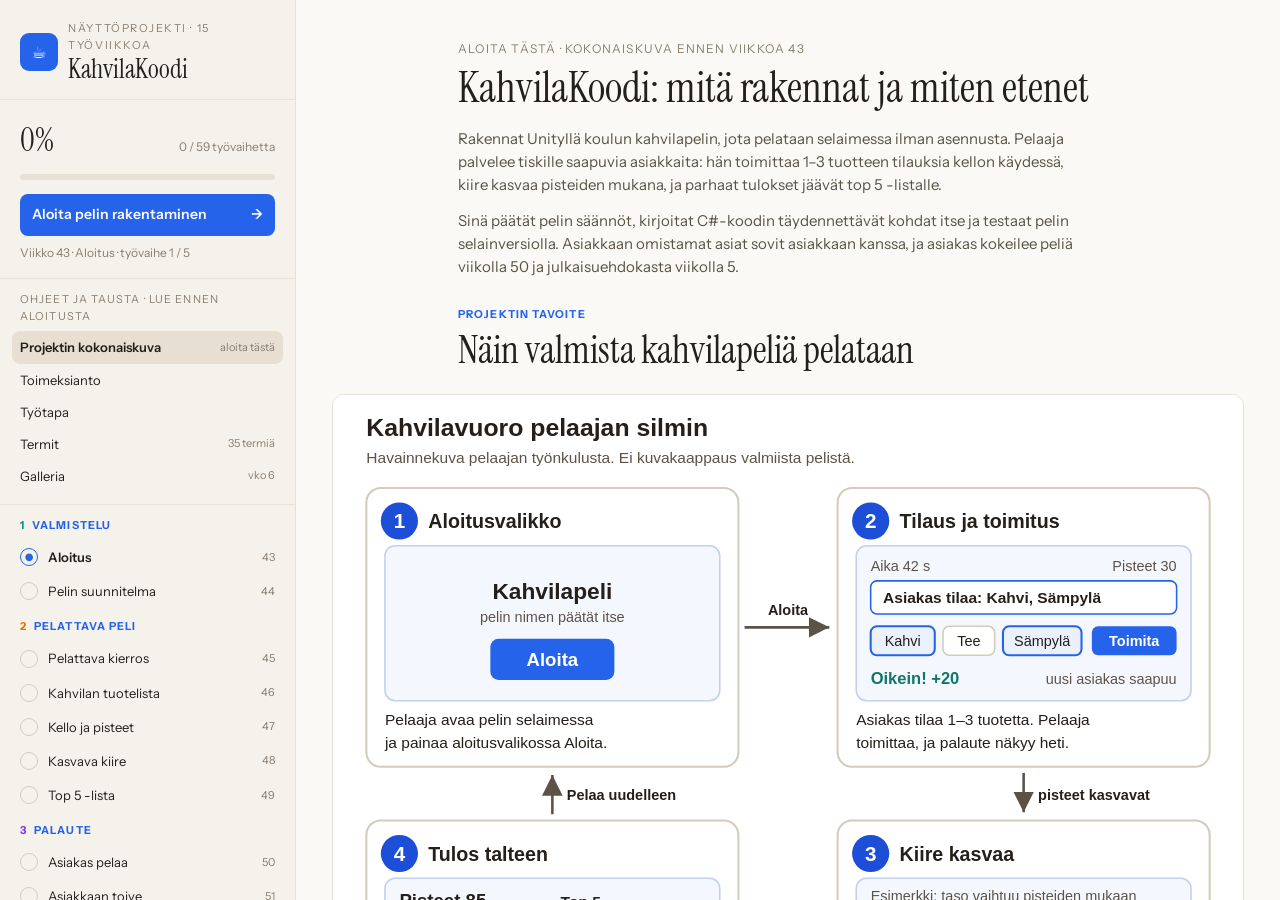
==== commit 7d00c4a2: "Moottori v2.8.8: esittelykortin päivämäärät listana ja sanaselitteet (opt-in) Moottori kehikon PR #3" ====
--- a/index.html
+++ b/index.html
@@ -24,9 +24,9 @@
   <link rel="preconnect" href="https://fonts.googleapis.com">
   <link rel="preconnect" href="https://fonts.gstatic.com" crossorigin>
   <link rel="stylesheet" href="https://fonts.googleapis.com/css2?family=Instrument+Sans:ital,wght@0,400..700;1,400..700&family=Instrument+Serif:ital@0;1&display=swap">
-  <link rel="stylesheet" href="styles.css?v2.7.4-20261001">
-  <script src="sisalto.js?v2.8-aikataulu-20261019" defer></script>
-  <script src="app.js?v2.7.4-20261001" defer></script>
+  <link rel="stylesheet" href="styles.css?v2.8.8-20261110">
+  <script src="sisalto.js?v2.8.8-20261110" defer></script>
+  <script src="app.js?v2.8.8-20261110" defer></script>
 </head>
 <body>
   <a class="skip-link" href="#sisalto">Siirry sisältöön</a>
--- a/styles.css
+++ b/styles.css
@@ -850,6 +850,8 @@
 :where(html:not([data-teema])) .view[data-view="kaytto"] > .goal-hero:not(:first-child) { margin-top: 28px; }
 :where(html:not([data-teema])) .project-connection > p { margin: 6px 0 0; font-size: 15px; }
 :where(html:not([data-teema])) .project-connection .project-week-goal { margin-top: 16px; }
+:where(html:not([data-teema])) .project-connection .project-dates-heading { margin-top: 14px; }
+:where(html:not([data-teema])) .project-connection .project-dates { margin: 6px 0 0; padding-left: 20px; font-size: 15px; }
 :where(html:not([data-teema])) .project-connection .project-week-goal-text { font-weight: 600; color: var(--ink); }
 :where(html:not([data-teema])) .project-connection .week-quote { margin: 14px 0 0; }
 :where(html:not([data-teema])) .week-card.is-unified .week-terms { margin-top: 16px; }
@@ -878,7 +880,7 @@
 :where(html:not([data-teema])) .project-reference > a { display: inline-block; margin-top: 10px; }
 @media (max-width: 640px) { :where(html:not([data-teema])) .project-phase-path a { font-size: 12px; padding: 4px 10px; } }
 /* Kapeassa asettelussa sivupalkki on kiinteä yläpalkki: näkymän alku ei jää sen alle. */
-@media (max-width: 860px) { .view, .week-card, .holiday-card { scroll-margin-top: 84px; } }
+@media (max-width: 860px) { .view, .week-card, .holiday-card, .task-card, .substep-list > li { scroll-margin-top: calc(var(--sticky-h, 84px) + 8px); } }
 @media print { .project-phase-path, [data-figure-open] { display: none; } }
 
 /* ---------- v2.7: yhtenäiset viikko-ohjeet saavutettavassa teemassa (html[data-teema]) ----------
@@ -951,3 +953,83 @@
 :where(html[data-teema]) .migrate-empty { border-left: var(--bw) solid var(--ink); padding: .5em .8em; }
 :where(html[data-teema]) .doc-card-inline { margin-top: 1.5em; }
 :where(html[data-teema]) .journal-repo-steps { padding-left: 1.6em; gap: .6em; }
+
+/* v2.8.4 (opt-in, P.kuvaNumerotReunassa → <html data-kuvanumerot="reuna">): kuvaohjeen kehykset kulmamerkkeinä
+   ja numerot kuvan vasemmalla puolella (app.js porrastaa päällekkäiset numerot), jotta kuvakaappauksen teksti
+   pysyy luettavana kaikissa teemoissa ja suurennettuna. */
+html[data-kuvanumerot="reuna"] .kuvaohje-stage { margin-left: 34px; width: calc(100% - 34px); }
+html[data-kuvanumerot="reuna"] .kuvaohje-dialog-body .kuvaohje-stage { margin-left: 34px; }
+html[data-kuvanumerot="reuna"] .kuvaohje-mark,
+html[data-kuvanumerot="reuna"] .goal-figure .kuvaohje-mark,
+html[data-kuvanumerot="reuna"][data-teema] .kuvaohje-mark {
+  border: 0 !important;
+  border-radius: 0;
+  box-shadow: none;
+  --mark-color: var(--teema-kehys, var(--accent));
+  background:
+    linear-gradient(var(--mark-color), var(--mark-color)) left top / 8px 2px,
+    linear-gradient(var(--mark-color), var(--mark-color)) left top / 2px 8px,
+    linear-gradient(var(--mark-color), var(--mark-color)) right top / 8px 2px,
+    linear-gradient(var(--mark-color), var(--mark-color)) right top / 2px 8px,
+    linear-gradient(var(--mark-color), var(--mark-color)) left bottom / 8px 2px,
+    linear-gradient(var(--mark-color), var(--mark-color)) left bottom / 2px 8px,
+    linear-gradient(var(--mark-color), var(--mark-color)) right bottom / 8px 2px,
+    linear-gradient(var(--mark-color), var(--mark-color)) right bottom / 2px 8px;
+  background-repeat: no-repeat;
+}
+html[data-kuvanumerot="reuna"] .kuvaohje-mark-n {
+  left: -30px;
+  transform: none;
+  min-width: 22px;
+  width: 22px;
+  height: 22px;
+  padding: 0;
+  font-size: 12px;
+  box-shadow: none;
+  pointer-events: none;
+}
+
+/* v2.8.1: viikon lomakkeet (P.lomakkeet): päiväkirjan vastaukset ja AI-lokin merkintä viikon kirjauksessa. */
+.week-form { margin-top: 16px; display: flex; flex-direction: column; gap: 6px; }
+.week-form-title { margin-top: 24px; font-size: 17px; }
+.week-form-lead { margin: 0 0 4px; }
+.week-form-field { display: block; margin-top: 10px; font-weight: 600; }
+.week-form textarea, .week-form input[type="text"] {
+  width: 100%; padding: 10px 12px; border: 1px solid var(--line); border-radius: var(--radius-button);
+  background: var(--card-bg); font: inherit; color: var(--ink); resize: vertical;
+}
+.week-form-choice { margin: 10px 0 0; padding: 8px 12px; border: 1px solid var(--line); border-radius: var(--radius-button); display: flex; flex-wrap: wrap; gap: 8px 20px; }
+.week-form-choice legend { font-weight: 600; padding: 0 4px; }
+.week-form-choice label, .week-form-check { display: flex; align-items: center; gap: 8px; }
+.week-form-check { margin-top: 10px; }
+.week-form-error { margin: 8px 0 0; font-weight: 700; }
+.week-form button[type="submit"] { align-self: flex-start; margin-top: 12px; }
+.week-ai { margin-top: 32px; }
+.week-ai-entries .copy-block .button + .button { margin-left: 8px; }
+:where(html[data-teema]) .week-form-field { margin-top: 1em; }
+:where(html[data-teema]) .week-form-choice { border: var(--bw) solid var(--ink); }
+
+/* v2.8.3: työsyklin nykyinen askelkortti käännetyin värein saavutettavassa teemassa
+   (sininen pohja, teeman korostusteksti), jotta oma kohta erottuu muista korteista muutenkin
+   kuin tekstillä "→ Nyt". Fokuskehys (3 px, 3 px rako) erottuu mustaa taustaa vasten. */
+:where(html[data-teema]) .cycle-step.is-current button,
+:where(html[data-teema]) .cycle-step.is-current button:hover { background: var(--accent); border-color: var(--accent); color: var(--on-accent); }
+:where(html[data-teema]) .cycle-step.is-current button * { color: inherit; }
+:where(html[data-teema]) .cycle-step.is-current button:hover { text-decoration: underline; }
+
+/* v2.8.8: viikon esittelykortin päivämäärälista (viikkoOhjeet[w].paivamaarat). */
+.project-connection .project-dates li + li { margin-top: 4px; }
+:where(html[data-teema]) .project-connection .project-dates { margin: .7rem 0 0; padding-left: 1.6em; }
+:where(html[data-teema]) .project-connection .project-dates li + li { margin-top: .4em; }
+
+/* v2.8.8 (opt-in, P.sanaselitteet): projektikohtaisen sanan selitys hiiren tai fokuksen kohdalla. */
+.sanaselite { text-decoration: underline dotted; text-decoration-thickness: 2px; text-underline-offset: .2em; cursor: help; }
+.sanaselite:focus-visible { outline: var(--focus-w, 3px) solid var(--accent); outline-offset: 2px; border-radius: 2px; }
+.sanaselite-vihje {
+  position: fixed; z-index: 1000; max-width: min(24rem, calc(100vw - 16px)); padding: 10px 14px;
+  background: var(--card-bg); color: var(--ink); border: var(--bw, 2px) solid var(--accent); border-radius: 8px;
+  box-shadow: 0 6px 20px rgba(0,0,0,.2); font-size: 15px; line-height: 1.5; pointer-events: none;
+}
+.sanaselite-vihje[hidden] { display: none; }
+.sanaselite-vihje strong { display: block; margin-bottom: 2px; }
+:where(html[data-teema]) .sanaselite-vihje { font-size: 1em; line-height: var(--teema-rivikorkeus, 1.6); max-width: min(32rem, calc(100vw - 16px)); }
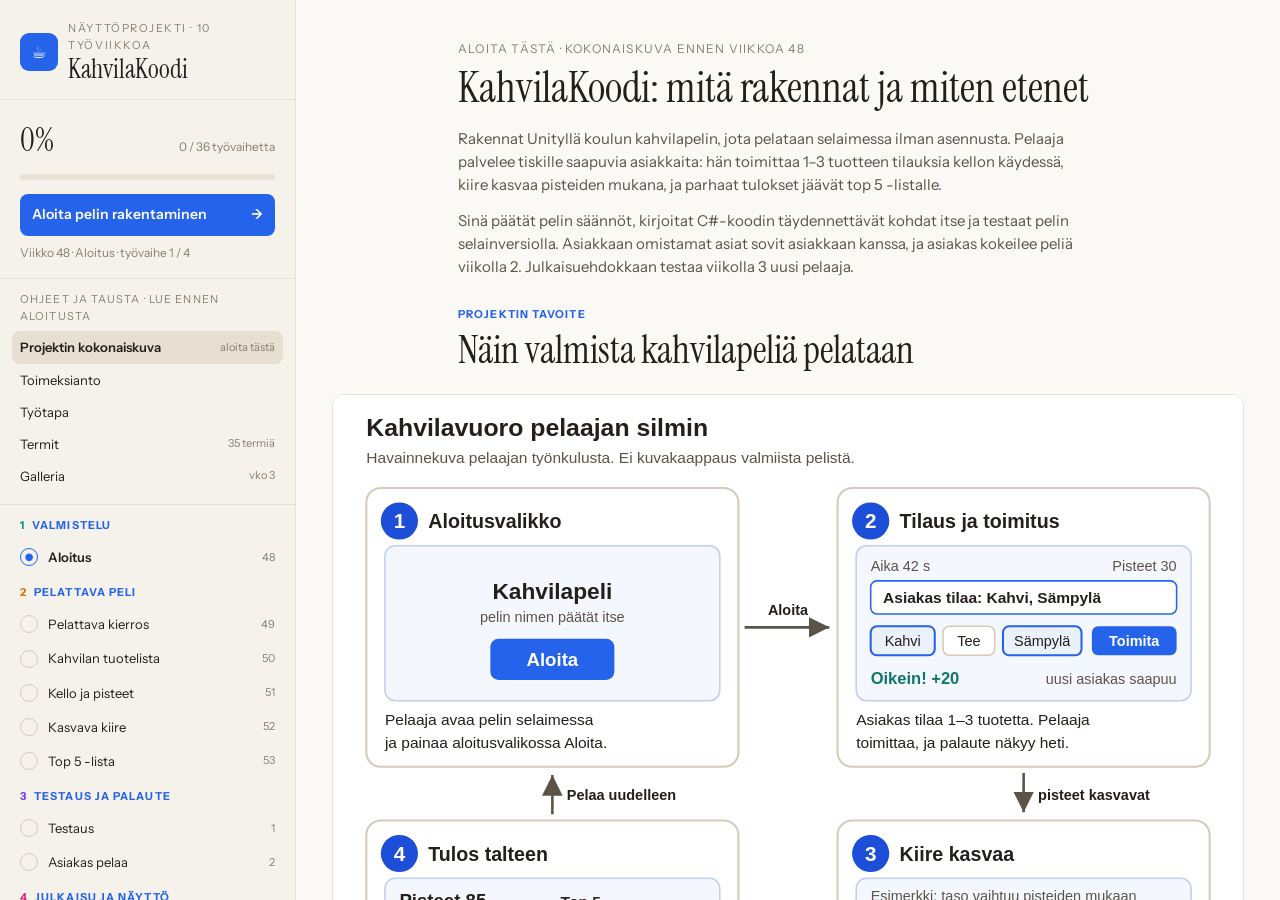
==== commit 9102d68b: "KahvilaKoodi: kevennys ja uusi aikataulu vk 48–4, luovutus pe 29.1.2027 - 10 viikkoa (vk 48–53/2026 " ====
--- a/index.html
+++ b/index.html
@@ -15,7 +15,7 @@
   <meta charset="utf-8">
   <meta name="viewport" content="width=device-width, initial-scale=1">
   <meta name="theme-color" content="#2563eb">
-  <meta name="description" content="Ohjattu näyttöprojekti: koulun kahvilapeli rakennetaan Unityllä ja C#:lla feature kerrallaan viikoilla 43–51 ja 2–7. Valmis 19.2.2027.">
+  <meta name="description" content="Ohjattu näyttöprojekti: koulun kahvilapeli rakennetaan Unityllä ja C#:lla feature kerrallaan viikoilla 48–53 ja 1–4. Valmis 29.1.2027.">
   <title>KahvilaKoodi – ohjattu näyttöprojekti</title>
   <link rel="icon" href="assets/favicon.ico" sizes="any">
   <link rel="icon" type="image/png" sizes="32x32" href="assets/favicon-32.png">
@@ -25,7 +25,7 @@
   <link rel="preconnect" href="https://fonts.gstatic.com" crossorigin>
   <link rel="stylesheet" href="https://fonts.googleapis.com/css2?family=Instrument+Sans:ital,wght@0,400..700;1,400..700&family=Instrument+Serif:ital@0;1&display=swap">
   <link rel="stylesheet" href="styles.css?v2.8.8-20261110">
-  <script src="sisalto.js?v2.8.8-20261110" defer></script>
+  <script src="sisalto.js?v2.8.8-20261116" defer></script>
   <script src="app.js?v2.8.8-20261110" defer></script>
 </head>
 <body>
@@ -36,7 +36,7 @@
       <div class="sidebar-header">
         <span class="brand-mark" aria-hidden="true">☕</span>
         <div>
-          <p class="sidebar-kicker">Näyttöprojekti · 15 työviikkoa</p>
+          <p class="sidebar-kicker">Näyttöprojekti · 10 työviikkoa</p>
           <p class="sidebar-title">KahvilaKoodi</p>
         </div>
         <button class="mobile-menu-toggle" type="button" data-sidebar-toggle aria-expanded="false" aria-controls="sivupalkki">☰ Valikko</button>
@@ -49,7 +49,7 @@
         </div>
         <div class="progress-bar" aria-hidden="true"><span data-progress-bar></span></div>
         <button class="resume-button" type="button" data-continue><span>Jatka siitä mihin jäit</span><span aria-hidden="true">→</span></button>
-        <p class="resume-note" data-continue-note>Viikko 43</p>
+        <p class="resume-note" data-continue-note>Viikko 48</p>
       </div>
 
       <div class="sidebar-scroll">
@@ -59,7 +59,7 @@
           <a class="nav-row" href="#view-toimeksianto" data-view-nav="toimeksianto">Toimeksianto<span class="nav-meta"></span></a>
           <a class="nav-row" href="#view-tyotapa" data-view-nav="tyotapa">Työtapa<span class="nav-meta"></span></a>
           <a class="nav-row" href="#view-termit" data-view-nav="termit">Termit<span class="nav-meta" data-glossary-count></span></a>
-          <a class="nav-row" href="#view-galleria" data-view-nav="galleria">Galleria<span class="nav-meta">vko 6</span></a>
+          <a class="nav-row" href="#view-galleria" data-view-nav="galleria">Galleria<span class="nav-meta">vko 3</span></a>
         </nav>
 
         <nav class="week-nav" aria-label="Viikot" data-week-links></nav>
@@ -67,7 +67,7 @@
         <nav class="nav-group nav-group-docs" aria-label="Omat dokumentit">
           <p class="nav-group-title">Omat dokumentit · kirjoitetaan työn aikana</p>
           <a class="nav-row" href="#view-suunnitelma" data-view-nav="suunnitelma">Suunnitelma (GDD)<span class="nav-meta" data-plan-status-meta>päivittyy</span></a>
-          <a class="nav-row" href="#view-paivakirja" data-view-nav="paivakirja">Projektipäiväkirja<span class="nav-meta" data-journal-summary>0 / 15</span></a>
+          <a class="nav-row" href="#view-paivakirja" data-view-nav="paivakirja">Projektipäiväkirja<span class="nav-meta" data-journal-summary>0 / 10</span></a>
           <a class="nav-row" href="#view-ailoki" data-view-nav="ailoki">AI-loki<span class="nav-meta" data-log-count>0</span></a>
           <a class="nav-row" href="#view-naytto" data-view-nav="naytto">Näyttömatriisi<span class="nav-meta" data-evidence-count>0 / 32</span></a>
         </nav>
@@ -78,10 +78,10 @@
 
       <!-- ============ PROJEKTIN KOKONAISKUVA (data-view="kaytto") ============ -->
       <section class="view" data-view="kaytto" id="view-kaytto">
-        <p class="view-eyebrow">Aloita tästä · kokonaiskuva ennen viikkoa 43</p>
+        <p class="view-eyebrow">Aloita tästä · kokonaiskuva ennen viikkoa 48</p>
         <h1 class="view-title">KahvilaKoodi: mitä rakennat ja miten etenet</h1>
         <p class="view-lead">Rakennat Unityllä koulun kahvilapelin, jota pelataan selaimessa ilman asennusta. Pelaaja palvelee tiskille saapuvia asiakkaita: hän toimittaa 1–3 tuotteen tilauksia kellon käydessä, kiire kasvaa pisteiden mukana, ja parhaat tulokset jäävät top 5 -listalle.</p>
-        <p>Sinä päätät pelin säännöt, kirjoitat C#-koodin täydennettävät kohdat itse ja testaat pelin selainversiolla. Asiakkaan omistamat asiat sovit asiakkaan kanssa, ja asiakas kokeilee peliä viikolla 50 ja julkaisuehdokasta viikolla 5.</p>
+        <p>Sinä päätät pelin säännöt, kirjoitat C#-koodin täydennettävät kohdat itse ja testaat pelin selainversiolla. Asiakkaan omistamat asiat sovit asiakkaan kanssa, ja asiakas kokeilee peliä viikolla 2. Julkaisuehdokkaan testaa viikolla 3 uusi pelaaja.</p>
         <section data-goal></section>
 
         <section data-roadmap></section>
@@ -90,13 +90,13 @@
           <h2>Näin käytät viikko-ohjetta</h2>
           <ol>
             <li>Lue viikon alusta, miten viikon asiat liittyvät kokonaisprojektiin, ja viikon tavoite.</li>
-            <li>Tee viikon 3–5 työvaihetta järjestyksessä. Ensimmäinen keskeneräinen työvaihe on auki. Rastita osatehtävä heti, kun olet tehnyt sen. Jos jäät jumiin, avaa työvaiheen kohta <strong>Tarvitsen apua tähän työvaiheeseen</strong>. Kokeile ensin itse.</li>
+            <li>Tee viikon 2–4 työvaihetta järjestyksessä. Ensimmäinen keskeneräinen työvaihe on auki. Rastita osatehtävä heti, kun olet tehnyt sen. Jos jäät jumiin, avaa työvaiheen kohta <strong>Tarvitsen apua tähän työvaiheeseen</strong>. Kokeile ensin itse.</li>
             <li>Kun teet muutoksen peliin, kirjaa se GitHub-issueksi ja tee se Työtapa-sivun kuudella askeleella. Kun issue on valmis, lisää siihen kommentti ja linkki commitiin eli versionhallintaan tallennettuun muutokseen.</li>
             <li>Tarkista työvaiheen <strong>Valmis kun</strong> ja <strong>Tallenna työnäyte</strong> ennen seuraavaa työvaihetta. Tee viikon lopussa viikon lopputarkistus.</li>
             <li>Kirjoita projektipäiväkirjan kolme kenttää. Paina <strong>Lataa koko projektipäiväkirja</strong>, korvaa Git-repositoryn eli projektin koodivaraston tiedosto <code>project-docs/projektipaivakirja.md</code> ja tee commit ja push.</li>
           </ol>
           <p><strong>Työvaihe</strong> on tämän sivun viikko-ohjeen kohta, esimerkiksi ”Työvaihe 2 / 5”. <strong>GitHub-issue</strong> on yksi rajattu muutos peliin: tavoite, arvio ja Valmis kun -ehto. Issue on yleensä puolen tai yhden päivän työ, ja yksi työvaihe voi sisältää useita issueita. <strong>Työtapa</strong> on Työtapa-sivun kuusi askelta, joilla teet yhden issuen: valitse, suunnittele, toteuta, testaa, tallenna ja kirjaa.</p>
-          <a class="button button-primary" href="#week-43" data-open-week="43">Aloita viikosta 43 →</a>
+          <a class="button button-primary" href="#week-48" data-open-week="48">Aloita viikosta 48 →</a>
         </section>
 
         <details class="view-section project-reference">
@@ -108,11 +108,11 @@
           <dl class="project-roles">
             <dt>Unity ja CafeGame-scene</dt><dd>Koko peli on yhdessä scenessä eli Unityn näkymätiedostossa <code>Assets/Scenes/CafeGame.unity</code>. Käytä oppilaitoksen sopimaa Unity-versiota ja Universal 2D -pohjaa koko projektin ajan. Play Mode kokeilee peliä editorissa, Build And Run selaimessa.</dd>
             <dt>Canvas, TextMeshPro ja Inspector</dt><dd>Canvas on käyttöliittymän alue, jolla ovat pelin kolme ruutua: <code>MenuPanel</code>, <code>GamePanel</code> ja <code>ResultPanel</code>. Tekstit ja painikkeet tehdään TextMeshProlla. Inspectorissa kytket painikkeet skriptien metodeihin ja raahaat objektit skriptien kenttiin.</dd>
-            <dt>C#-skriptit (<code>Assets/Scripts</code>)</dt><dd><code>GameManager</code> hoitaa ruudut, ajan ja pisteet, <code>OrderManager</code> tilauksen ja toimituksen tarkistuksen, <code>ProductDatabase</code> lukee tuotteet, <code>DifficultyController</code> kertoo vaikeustason (viikko 48) ja <code>SaveService</code> tallentaa top 5 -listan (viikko 49). Toteutusavun työpohjat antavat rungon, ja täydennettävät kohdat kirjoitat itse.</dd>
+            <dt>C#-skriptit (<code>Assets/Scripts</code>)</dt><dd><code>GameManager</code> hoitaa ruudut, ajan ja pisteet, <code>OrderManager</code> tilauksen ja toimituksen tarkistuksen, <code>ProductDatabase</code> lukee tuotteet, <code>DifficultyController</code> kertoo vaikeustason (viikko 52) ja <code>SaveService</code> tallentaa top 5 -listan (viikko 53). Toteutusavun työpohjat antavat rungon, ja täydennettävät kohdat kirjoitat itse.</dd>
             <dt>Tuotteet: <code>Assets/Data/products.json</code></dt><dd>Tuotteet ja niiden pisteet ovat JSON-tiedostossa. JSON on tekstimuoto, jossa tieto on nimi–arvo-pareina. Tuotteita voi muuttaa koskematta C#-koodiin, kuten toimeksianto vaatii.</dd>
             <dt>Tulokset: PlayerPrefs</dt><dd>Viiden parhaan tuloksen lista tallentuu PlayerPrefsillä selaimen muistiin. Tieto säilyy vain siinä selaimessa, jossa peliä pelattiin.</dd>
-            <dt>Git, GitHub Desktop ja GitHub</dt><dd>Repositoryssa ovat kansiot <code>Assets</code>, <code>Packages</code>, <code>ProjectSettings</code> ja <code>project-docs</code>. GitHubissa ovat myös issuet ja niiden labelit, haara ja pull request (viikko 51), tagit RC1 ja v1.0 sekä julkaisu. GitHub Desktopin asennus, kirjautuminen, kloonaus, commit ja push kuvineen: <a href="https://mattiseise.github.io/projektikoontisivu/ohjeet/github-desktop/?projekti=kahvilakoodi#asennus" target="_blank" rel="noreferrer">GitHub Desktop -kuvaohje</a>.</dd>
-            <dt>Julkaisu: WebGL ja GitHub Pages</dt><dd>WebGL on Unityn julkaisumuoto, joka toimii selaimessa ilman asennusta. Viikolla 6 teet WebGL-buildin repositoryn <code>docs</code>-kansioon, ja GitHub Pages julkaisee sen linkkinä, jonka asiakas voi avata. Älä luo <code>docs</code>-kansiota ennen sitä.</dd>
+            <dt>Git, GitHub Desktop ja GitHub</dt><dd>Repositoryssa ovat kansiot <code>Assets</code>, <code>Packages</code>, <code>ProjectSettings</code> ja <code>project-docs</code>. GitHubissa ovat myös issuet ja niiden labelit, haara ja pull request (viikko 2), tagit RC1 ja v1.0 sekä julkaisu. GitHub Desktopin asennus, kirjautuminen, kloonaus, commit ja push kuvineen: <a href="https://mattiseise.github.io/projektikoontisivu/ohjeet/github-desktop/?projekti=kahvilakoodi#asennus" target="_blank" rel="noreferrer">GitHub Desktop -kuvaohje</a>.</dd>
+            <dt>Julkaisu: WebGL ja GitHub Pages</dt><dd>WebGL on Unityn julkaisumuoto, joka toimii selaimessa ilman asennusta. Viikolla 3 teet WebGL-buildin repositoryn <code>docs</code>-kansioon, ja GitHub Pages julkaisee sen linkkinä, jonka asiakas voi avata. Älä luo <code>docs</code>-kansiota ennen sitä.</dd>
             <dt>VS Code ja grafiikkapaketit</dt><dd>VS Codella muokkaat <code>products.json</code>- ja README-tiedostoja. Väliaikainen grafiikka riittää pitkälle. Käytetyt grafiikkapaketit ja niiden lisenssit kirjataan README:hen.</dd>
             <dt>Tekoäly</dt><dd>Saa selittää, ehdottaa ja auttaa virheiden etsinnässä. Pelin säännöt, omat päätökset, testit ja itsearvioinnin teet itse. Merkittävä käyttö kirjataan AI-lokiin.</dd>
           </dl>
@@ -122,15 +122,15 @@
           <summary>Mihin kirjoitan mitäkin?</summary>
           <dl class="project-roles">
             <dt>Toimeksianto</dt><dd>Asiakkaan vaatimukset, sovittu toteutustapa ja rajaus. Tästä tarkistat, mitä peliin pitää tehdä.</dd>
-            <dt>GDD eli pelin suunnitteludokumentti (<code>project-docs/gdd.md</code>)</dt><dd>Pelin konsepti, omat suunnittelupäätökset perusteluineen ja asiakkaan kanssa sovittavat asiat. GDD (Game Design Document) täytetään Suunnitelma (GDD) -näkymässä viikolla 44 ja ladataan repositoryyn. Päivitä se, kun asiakas vastaa avoimeen asiaan.</dd>
+            <dt>GDD eli pelin suunnitteludokumentti (<code>project-docs/gdd.md</code>)</dt><dd>Pelin konsepti, omat suunnittelupäätökset perusteluineen ja asiakkaan kanssa sovittavat asiat. GDD (Game Design Document) täytetään Suunnitelma (GDD) -näkymässä ja ladataan repositoryyn. Viikolla 48 täydennät sitä asiakkaan vastauksilla. Päivitä se, kun asiakas vastaa avoimeen asiaan.</dd>
             <dt>GitHub-issue</dt><dd>Yhden muutoksen tavoite, arvio, Valmis kun -ehto ja tärkeysluokka. Kun issue on valmis, lisää siihen kommentti ja linkki commitiin ennen sulkemista.</dd>
             <dt>Commit ja haara</dt><dd>Itse muutos peliin. Commit-viesti kertoo, mitä muutit ja miksi.</dd>
             <dt>Kuvat ja videot: <code>project-docs/evidence/week-N/</code></dt><dd>Kuvakaappaukset ja videot työnäytteinä, esimerkiksi <code>mockup.png</code> ja <code>hierarchy.png</code>. Kansion nimessä on viikon numero.</dd>
-            <dt>Testaustaulukko: <code>project-docs/testaus.md</code></dt><dd>Viikosta 3 alkaen testitapaukset odotettuine ja toteutuneine tuloksineen. Sitä ennen testit kirjataan päiväkirjaan.</dd>
+            <dt>Testaustaulukko: <code>project-docs/testaus.md</code></dt><dd>Viikosta 1 alkaen testitapaukset odotettuine ja toteutuneine tuloksineen. Sitä ennen kokeilut kirjataan päiväkirjaan.</dd>
             <dt>README.md</dt><dd>Pelin kuvaus, käyttöohje, julkaisulinkki, tunnetut puutteet sekä lähteet ja lisenssit.</dd>
             <dt>Projektipäiväkirja</dt><dd>Viikon yhteenveto, testien tulokset, asiakkaan vastaukset, muistiot ja linkit työnäytteisiin. Viikon lopussa vastaat kolmeen kysymykseen: mitä tein ja miten, miksi tein näin ja missä työnäyte on. Lataat tiedoston ja viet sen polkuun <code>project-docs/projektipaivakirja.md</code>.</dd>
             <dt>AI-loki</dt><dd>Mitä kysyit tekoälyltä ja mitä teit vastauksella: käytit, muutit tai hylkäsit. Loki tulee mukaan päiväkirjan lataukseen.</dd>
-            <dt>Linkitetty näyttömatriisi (<code>project-docs/nayttomatriisi.md</code>)</dt><dd>Jokaista vaatimusta kohti rivi: vaatimuksen tunnus, työnäytteen linkki (commit, issue, tiedosto, tagi tai kuva) ja viikko. Sama työnäyte saa olla usealla rivillä. Perustat tiedoston viikolla 6 ja viimeistelet sen viikolla 7. Sivun Näyttömatriisi-näkymän rastit ovat oma muistilistasi.</dd>
+            <dt>Linkitetty näyttömatriisi (<code>project-docs/nayttomatriisi.md</code>)</dt><dd>Jokaista vaatimusta kohti rivi: vaatimuksen tunnus, työnäytteen linkki (commit, issue, tiedosto, tagi tai kuva) ja viikko. Sama työnäyte saa olla usealla rivillä. Perustat ja täytät tiedoston viikolla 4. Sivun Näyttömatriisi-näkymän rastit ovat oma muistilistasi.</dd>
           </dl>
           <p>Et täytä samoja asioita erilliseen Word-pohjaan. Sivuston rastit ja kentät tallentuvat vain tähän selaimeen: rasti ei ole palautus, ja työnäyte on aina Git-repositoryssa. Henkilöistä kirjataan repositoryyn vain rooli, esimerkiksi ohjaaja, asiakkaan edustaja tai testaaja A. Nimet ja sanatarkat lausumat lähetät tarvittaessa ohjaajalle Teamsissa.</p>
         </details>
@@ -138,15 +138,15 @@
         <details class="view-section project-reference">
           <summary>Vaatimus, ehdotus vai oma päätös?</summary>
           <p><strong>Vaatimus</strong> tulee asiakkaan toimeksiannosta, ja se toteutetaan aina: aloitusvalikko, itse peli, pistelasku ja päättymisnäkymä, 1–3 tuotteen tilaus, kasvava vaikeus, parhaiden tulosten tallennus, tuotteet erillisessä tietolähteessä, toimiva väliversio asiakkaalle ja julkaistu peli, jota asiakas voi itse kokeilla. Yhdessä ne ovat pakollinen perusversio (P0). Tärkeä jatko (P1) tehdään vasta, kun koko P0 toimii, ja valinnainen lisä (P2) saa jäädä pois.</p>
-          <p><strong>Sovittu toteutustapa</strong> on toimeksiannon ja GDD:n teknologiaosion tekniikka: Unity 2D ja C#, yksi CafeGame-scene, tuotteet <code>products.json</code>-tiedostossa, tulokset PlayerPrefsillä ja julkaisu WebGL-buildina GitHub Pagesiin. Tietovarasto on sovittu toteutustapa: tuotteet luetaan <code>products.json</code>-tiedostosta JsonUtilityllä ja tulokset tallennetaan PlayerPrefsillä, koska myöhemmät viikot rakentuvat niiden varaan. Viikolla 49 perustelet PlayerPrefsin vertaamalla sitä vähintään yhteen vaihtoehtoon. Jos vertailu puoltaa selvästi muuta, poikkeamasta sovitaan ohjaajan kanssa ennen seuraavaa toteutusviikkoa. <strong>Ehdotus</strong> on esimerkki tai oletusarvo, jonka voit vaihtaa perustellusti, esimerkiksi 10 pistettä oikeasta toimituksesta, vaikeustasojen rajat 0, 31 ja 61 pistettä tai nimimerkin 12 merkin enimmäispituus. Toteutusavun työpohjat ovat valmis runko: täydennät kohdat itse ja osaat selittää jokaisen rivin.</p>
-          <p><strong>Oma päätös</strong> perustellaan GDD:ssä tai päiväkirjassa: pelin nimi, tyyli, grafiikka ja pisteytys (viikko 44), pelisäännöt (viikko 47), vaikeutustapa ja tasojen arvot (viikko 48), nimimerkin enimmäispituus (viikko 49) ja se, mitkä testaajien havainnot korjataan ennen julkaisua (viikko 5).</p>
-          <p><strong>Asiakkaan kanssa sovittavat asiat</strong> ovat toimeksiannon Sovi asiakkaan kanssa -laatikossa ja GDD:n ASIAKAS-kentissä: kierroksen pituus, testiselaimet ja -laitteet, kohderyhmä, top 5 -listan tasatilanteet ja se, kuka hyväksyy rajauksen ja väliversion. <strong>Ohjaajan kanssa:</strong> Kunnes asiakkaan ulkopuolinen edustaja on nimetty, ohjaava opettaja toimii asiakkaan sijaisena ja vastaanottaa kysymyslistat ja tilannekatsaukset. Katselmoinneissa (viikot 50 ja 5) asiakasta esittää nimetty edustaja. Ohjaaja hyväksyy rajauksen viikolla 44. Älä keksi vastausta itse tai tekoälyllä: tyhjä kenttä on oikea tulos, kunnes asia on sovittu.</p>
+          <p><strong>Sovittu toteutustapa</strong> on toimeksiannon ja GDD:n teknologiaosion tekniikka: Unity 2D ja C#, yksi CafeGame-scene, tuotteet <code>products.json</code>-tiedostossa, tulokset PlayerPrefsillä ja julkaisu WebGL-buildina GitHub Pagesiin. Tietovarasto on sovittu toteutustapa: tuotteet luetaan <code>products.json</code>-tiedostosta JsonUtilityllä ja tulokset tallennetaan PlayerPrefsillä, koska myöhemmät viikot rakentuvat niiden varaan. Viikolla 53 perustelet PlayerPrefsin vertaamalla sitä vähintään yhteen vaihtoehtoon. Jos vertailu puoltaa selvästi muuta, poikkeamasta sovitaan ohjaajan kanssa tiistaina 12.1., ja siihen asti pidät PlayerPrefsin. <strong>Ehdotus</strong> on esimerkki tai oletusarvo, jonka voit vaihtaa perustellusti, esimerkiksi 10 pistettä oikeasta toimituksesta, vaikeustasojen rajat 0, 31 ja 61 pistettä tai nimimerkin 12 merkin enimmäispituus. Toteutusavun työpohjat ovat valmis runko: täydennät kohdat itse ja osaat selittää jokaisen rivin.</p>
+          <p><strong>Oma päätös</strong> perustellaan GDD:ssä tai päiväkirjassa: pelin nimi, tyyli, grafiikka ja pisteytys (GDD), pelisäännöt (viikko 51), vaikeutustapa ja tasojen arvot (viikko 52), nimimerkin enimmäispituus (viikko 53) ja se, mitkä testaajan havainnot korjataan ennen julkaisua (viikko 3).</p>
+          <p><strong>Asiakkaan kanssa sovittavat asiat</strong> ovat toimeksiannon Sovi asiakkaan kanssa -laatikossa ja GDD:n ASIAKAS-kentissä: kierroksen pituus, testiselaimet ja -laitteet, kohderyhmä, top 5 -listan tasatilanteet ja se, kuka hyväksyy rajauksen ja väliversion. <strong>Ohjaajan kanssa:</strong> Kunnes asiakkaan ulkopuolinen edustaja on nimetty, ohjaava opettaja toimii asiakkaan sijaisena ja vastaanottaa kysymyslistat ja tilannekatsaukset. Katselmoinnissa (viikko 2) asiakasta esittää nimetty edustaja. Ohjaaja hyväksyy rajauksen viikolla 48. Ohjaaja ja asiakas eivät ole tavoitettavissa 18.12.2026–11.1.2027. Älä keksi vastausta itse tai tekoälyllä: tyhjä kenttä on oikea tulos, kunnes asia on sovittu.</p>
           <a href="#view-toimeksianto" data-open-view="toimeksianto">Avaa toimeksianto →</a>
         </details>
 
         <details class="view-section project-reference">
           <summary>Mitä näytössä arvioidaan?</summary>
-          <p>Projekti kattaa kolme tutkinnon osaa: Ohjelmointi (11 osaamisvaatimusta), Ohjelmistokehittäjänä toimiminen (14) ja Ohjelmiston toteuttaminen ohjelmistokomponenttikirjastolla (7). Näyttömatriisissa on kaikki 32 vaatimusta. Jokaisen tarkka työnäytelinkki kirjataan tiedostoon <code>project-docs/nayttomatriisi.md</code>, jonka perustat viikolla 6 ja viimeistelet viikolla 7.</p>
+          <p>Projekti kattaa kolme tutkinnon osaa: Ohjelmointi (11 osaamisvaatimusta), Ohjelmistokehittäjänä toimiminen (14) ja Ohjelmiston toteuttaminen ohjelmistokomponenttikirjastolla (7). Näyttömatriisissa on kaikki 32 vaatimusta. Jokaisen tarkka työnäytelinkki kirjataan tiedostoon <code>project-docs/nayttomatriisi.md</code>, jonka perustat ja täytät viikolla 4.</p>
           <p>Ohjelmoinnin osaaminen näkyy C#-koodissa, jonka kirjoitat, testaat ja korjaat itse: tilauksessa, pisteissä, ajassa, vaikeudessa ja tallennuksessa sekä virheenkorjausketjuissa. Ohjelmistokehittäjänä toimiminen on työtapa: selvität asiakkaan tarpeen, pilkot ja priorisoit työn GitHub-issueiksi, katselmoit version asiakkaan kanssa, teet muutoksen haarassa ja julkaiset pelin. Komponenttikirjasto-osassa kirjasto on Unity: rakennat käyttöliittymän Canvasille, kytket osat Inspectorissa, otat ulkoiset komponentit (TextMeshPro ja grafiikkapaketit) käyttöön lisensseineen ja julkaiset WebGL-buildin.</p>
           <p>Tutkinnon osissa on tiimissä tehtäviä kokonaisuuksia. Siksi työvaiheissa ovat mukana asiakas, vertainen ja ohjaaja, vaikka teet pelin muuten yksin. Katselmoinnit ja sopimiset ovat osa arvioitavaa osaamista.</p>
           <a href="#view-naytto" data-open-view="naytto">Avaa näyttömatriisi →</a>
@@ -205,8 +205,8 @@
             <li>Vaikeustaso kasvaa pelin edetessä.</li>
             <li>Pelaajan parhaat tulokset tallennetaan.</li>
             <li>Tuotteiden tiedot tulevat erillisestä tietolähteestä, eivät pelilogiikan koodista.</li>
-            <li>Asiakas näkee toimivan version vähintään kerran ennen lopullista versiota (viikko 50).</li>
-            <li>Lopullinen peli julkaistaan niin, että asiakas voi itse kokeilla sitä (viikko 6).</li>
+            <li>Asiakas näkee toimivan version vähintään kerran ennen lopullista versiota (viikko 2).</li>
+            <li>Lopullinen peli julkaistaan niin, että asiakas voi itse kokeilla sitä (viikko 3).</li>
           </ul>
           <p class="note">Yhdessä nämä ovat pakollinen perusversio (P0).</p>
         </div>
@@ -224,7 +224,7 @@
             </ul>
             <p style="margin-top:8px">WebGL on Unityn julkaisumuoto, joka toimii selaimessa ilman asennusta, ja build on Unityn tekemä ajettava versio pelistä. WebGL-build on siis selaimessa pelattava julkaisuversio.</p>
             <p style="margin-top:8px">Toimeksiannon PC/selaimessa-vaihtoehdosta tässä polussa on valittu selain. Käytä oppilaitoksen määrittämää Unity-versiota koko projektin ajan.</p>
-            <p style="margin-top:8px">Tietovarasto on sovittu toteutustapa: tuotteet luetaan <code>products.json</code>-tiedostosta JsonUtilityllä ja tulokset tallennetaan PlayerPrefsillä, koska myöhemmät viikot rakentuvat niiden varaan. Viikolla 49 perustelet PlayerPrefsin vertaamalla sitä vähintään yhteen vaihtoehtoon. Jos vertailu puoltaa selvästi muuta, poikkeamasta sovitaan ohjaajan kanssa ennen seuraavaa toteutusviikkoa.</p>
+            <p style="margin-top:8px">Tietovarasto on sovittu toteutustapa: tuotteet luetaan <code>products.json</code>-tiedostosta JsonUtilityllä ja tulokset tallennetaan PlayerPrefsillä, koska myöhemmät viikot rakentuvat niiden varaan. Viikolla 53 perustelet PlayerPrefsin vertaamalla sitä vähintään yhteen vaihtoehtoon. Jos vertailu puoltaa selvästi muuta, poikkeamasta sovitaan ohjaajan kanssa tiistaina 12.1., ja siihen asti pidät PlayerPrefsin.</p>
           </div>
           <div class="card">
             <p class="section-label">Pidä rajaus · sovittu, ei toteuteta</p>
@@ -247,7 +247,7 @@
             <li>Kuka hyväksyy rajauksen ja väliversion?</li>
           </ul>
           <p class="note"><strong>Älä keksi vastauksia itse tai tekoälyllä.</strong> Merkitse vastaamattomat kohdat avoimiksi.</p>
-          <p class="note">Kunnes asiakkaan ulkopuolinen edustaja on nimetty, ohjaava opettaja toimii asiakkaan sijaisena ja vastaanottaa kysymyslistat ja tilannekatsaukset. Katselmoinneissa (viikot 50 ja 5) asiakasta esittää nimetty edustaja.</p>
+          <p class="note">Kunnes asiakkaan ulkopuolinen edustaja on nimetty, ohjaava opettaja toimii asiakkaan sijaisena ja vastaanottaa kysymyslistat ja tilannekatsaukset. Katselmoinnissa (viikko 2) asiakasta esittää nimetty edustaja. Ohjaaja ja asiakas eivät ole tavoitettavissa 18.12.2026–11.1.2027.</p>
         </div>
 
         <figure class="view-figure view-section">
@@ -292,8 +292,8 @@
           <p class="view-lead" style="margin-top:8px">Testaus ei ole pelkkää pelaamista. Kirjaa odotettu tulos, havaittu tulos, virheen syy, korjaus ja uusintatesti. Numeroi testitapaukset juoksevasti: T01 on ensimmäinen testitapaus, T02 toinen.</p>
           <div class="card risk-box view-section">
             <ul>
-              <li>Vähintään 12 suunniteltua testitapausta</li>
-              <li>3 täydellistä virheenkorjausketjua aidoista havainnoista tai opettajan merkityistä vikatehtävistä</li>
+              <li>Vähintään 9 suunniteltua testitapausta</li>
+              <li>2 täydellistä virheenkorjausketjua aidoista havainnoista tai opettajan merkityistä vikatehtävistä</li>
               <li>Valikot, tilaus, pisteet, aika, vaikeus ja tallennus</li>
               <li>Puuttuva tai virheellinen JSON ja tyhjä tallennus</li>
               <li>Julkaistu versio toisella laitteella tai selaimella</li>
@@ -325,7 +325,7 @@
       <section class="view" data-view="galleria" id="view-galleria">
         <p class="view-eyebrow">Julkaistut työt</p>
         <h1 class="view-title">Galleria</h1>
-        <p class="view-lead">Valmiit v1.0-julkaisut nostetaan tänne viikolla 6: pelin nimi, kuvakaappaus, lisenssi ja julkaisulinkki.</p>
+        <p class="view-lead">Valmiit v1.0-julkaisut nostetaan tänne viikolla 3: pelin nimi, kuvakaappaus, lisenssi ja julkaisulinkki.</p>
         <div class="gallery-grid" data-gallery>
           <!-- Opettaja lisää kortin per julkaistu peli:
           <a class="gallery-card" href="https://github.com/kayttaja/repo/releases/tag/v1.0">
@@ -334,155 +334,15 @@
           </a>
           -->
         </div>
-        <p class="gallery-empty" data-gallery-empty>Ensimmäiset pelit julkaistaan viikolla 6.</p>
+        <p class="gallery-empty" data-gallery-empty>Ensimmäiset pelit julkaistaan viikolla 3.</p>
       </section>
 
       <!-- ============ VIIKKONÄKYMÄ ============ -->
       <section class="view" data-view="viikko" id="view-viikko">
 
-        <article class="week-card" id="week-43" data-week="43">
-          <p class="view-eyebrow" data-week-label="19.–23.10.">Vaihe 1 · Valmistelu · Vko 43 · 19.–23.10.</p>
-          <h1 class="view-title">Aloitus: peli-idea ja työkalut</h1>
-
-          <div class="week-kicker" data-week-kicker hidden>
-            <span class="section-label" data-week-kicker-label>Viikon jälkeen</span>
-            <p data-week-kicker-text></p>
-          </div>
-          <blockquote class="week-quote" data-week-quote hidden>
-            <p class="quote-text" data-quote-text></p>
-            <p class="quote-source">Toimeksiannosta – tätä asiakkaan toivetta tämä viikko toteuttaa</p>
-          </blockquote>
-          <p class="week-connection" data-week-connection hidden></p>
-          <div class="week-why-grid grid-2" data-week-why hidden>
-            <div class="card"><p class="section-label" data-why-deliverable-label>Tällä viikolla valmistuu</p><p data-why-deliverable-text></p></div>
-            <div class="card"><p class="section-label">Miksi tämä tehdään</p><p data-why-why-text></p></div>
-          </div>
-          <div class="week-skills" data-week-skills hidden>
-            <p class="skill-tags-label" data-skills-label>Viikon tekniikka</p>
-            <ul class="skill-tags" data-skills-list></ul>
-          </div>
-
-          <aside class="card card-tint view-section"><h2>Ensimmäinen onnistuminen Unityssä</h2><p>Repo on jo valmis? Tee ohjaajan kanssa ensin oma nimi peliruudulle ja pieni Kahvi-painikekokeilu. Jatka viikko-ohjeeseen tämän näkyvän onnistumisen jälkeen.</p><a class="button button-primary" href="tuki/ensimmainen-onnistuminen.html">Aloita pienestä kokeilusta →</a></aside>
-          <aside class="card card-tint view-section" aria-label="Kuvallinen tukimateriaali">
-            <h2>Tee kuvallisen ohjeen avulla</h2>
-            <p>Avaa viikon 43 tukiohje. Siinä tekeminen on jaettu pieniin askeliin: mitä valitset, mitä teet ja mitä ruudulla pitäisi näkyä. Rastita valmistuneet työvaiheet tällä pääsivulla.</p>
-            <a class="button button-primary" href="tuki/viikko-43.html">Avaa kuvallinen tukiohje →</a>
-          </aside>
-
-          <section class="view-section">
-            <div class="section-heading-row"><h2>Viikon työvaiheet</h2><span class="week-status" data-week-status>0 / 5</span></div>
-            <div class="task-list">
-              <label class="task-row"><input type="checkbox" data-task="43-1"><span class="task-box" aria-hidden="true"></span><span class="task-text">Lue toimeksianto ja kirjoita kuusi kysymystä asiakkaalle.</span></label>
-              <label class="task-row"><input type="checkbox" data-task="43-2"><span class="task-box" aria-hidden="true"></span><span class="task-text">Pidä aloituskeskustelu ja kirjaa asiakkaan vastaukset.</span></label>
-              <label class="task-row"><input type="checkbox" data-task="43-3"><span class="task-box" aria-hidden="true"></span><span class="task-text">Luo Unity-projekti ja kokeile, aukeaako se selaimessa.</span></label>
-              <label class="task-row"><input type="checkbox" data-task="43-4"><span class="task-box" aria-hidden="true"></span><span class="task-text">Luo Git-repository ja kloonaa se koneellesi.</span></label>
-              <label class="task-row"><input type="checkbox" data-task="43-5"><span class="task-box" aria-hidden="true"></span><span class="task-text">Tee ensimmäinen commit ja push.</span></label>
-            </div>
-          </section>
-
-          <section class="view-section lesson-instructions">
-            <div class="section-heading-row"><h2>Näin etenet</h2><span class="lesson-label" data-lesson-label>ohjattu työ · tee järjestyksessä</span></div>
-            <nav class="resource-actions" data-week-resources hidden aria-label="Tämän viikon pohjat ja työkalut"></nav>
-            <ol data-lesson-list><li><span class="step-n">1</span><span><strong>Askel.</strong> Ohje.</span></li></ol>
-          </section>
-
-          <details class="impl-help" data-week-help hidden>
-            <summary><span data-help-title>Tarvitsen toteutusapua</span><small>avaa vain jos jäät jumiin – kokeile ensin itse</small></summary>
-            <div class="impl-help-content" data-help-content></div>
-          </details>
-
-          <div class="day-rhythm" data-week-days hidden>
-            <p class="section-label">Viikon päivärytmi</p>
-            <div class="day-grid" data-day-grid></div>
-          </div>
-
-          <div class="outcome-grid">
-            <div class="card"><p class="section-label">Valmis kun</p><p class="checkpoint">Ennen kuin jatkat: tarkista viikon valmis kun -ehto.</p></div>
-            <div class="card"><p class="section-label section-label-accent">Näytä</p><p class="evidence"><strong>Työnäyte Git-repositoryyn ennen rastia:</strong> kysymykset ja asiakkaan vastaukset päiväkirjassa, kuvakaappaus selainversiosta, repository-linkki ja ensimmäinen commit.</p></div>
-          </div>
-
-          <section class="week-journal" data-week-journal="43">
-            <div class="journal-heading">
-              <h2>Viikon projektipäiväkirja</h2>
-              <div class="journal-actions-top">
-                <button class="button button-secondary button-pill" type="button" data-open-view="ailoki">+ Kirjaa AI-apu</button>
-                <button class="button button-secondary button-pill" type="button" data-open-view="paivakirja">Koko päiväkirja →</button>
-              </div>
-            </div>
-            <p class="journal-lead">Tämä on päiväkirjan ainoa kirjoituspaikka: kolme kysymystä viikon lopussa. Kentät tallentuvat vain tähän selaimeen.</p>
-            <p class="journal-record" data-journal-record></p>
-            <div class="journal-fields">
-              <label><span>Mitä tein ja miten?</span><textarea rows="3" data-journal-field="work" placeholder="Kirjoita omin sanoin…"></textarea></label>
-              <label><span>Miksi tein näin?</span><textarea rows="2" data-journal-field="reason" placeholder="Perustelut ja vaihtoehdot, joita harkitsit"></textarea></label>
-              <label><span>Missä työnäyte on?</span><input type="text" data-journal-field="evidence" placeholder="Commit-linkki, kuvakaappaus tai tiedoston polku"></label>
-            </div>
-            <span data-journal-status>Ei vielä kirjattu</span>
-          </section>
-
-          <nav class="week-pager" data-week-pager aria-label="Viikkojen välillä siirtyminen"></nav>
-        </article>
-
-        <article class="week-card" id="week-44" data-week="44">
-          <p class="view-eyebrow" data-week-label="26.–30.10.">Vaihe 1 · Valmistelu · Vko 44 · 26.–30.10.</p>
-          <h1 class="view-title">Pelin suunnitelma: ruudut ja feature-lista</h1>
-
-          <div class="week-kicker" data-week-kicker hidden><span class="section-label" data-week-kicker-label>Viikon jälkeen</span><p data-week-kicker-text></p></div>
-          <blockquote class="week-quote" data-week-quote hidden><p class="quote-text" data-quote-text></p><p class="quote-source">Toimeksiannosta – tätä asiakkaan toivetta tämä viikko toteuttaa</p></blockquote>
-          <p class="week-connection" data-week-connection hidden></p>
-          <div class="week-why-grid grid-2" data-week-why hidden>
-            <div class="card"><p class="section-label" data-why-deliverable-label>Tällä viikolla valmistuu</p><p data-why-deliverable-text></p></div>
-            <div class="card"><p class="section-label">Miksi tämä tehdään</p><p data-why-why-text></p></div>
-          </div>
-          <div class="week-skills" data-week-skills hidden><p class="skill-tags-label" data-skills-label>Viikon tekniikka</p><ul class="skill-tags" data-skills-list></ul></div>
-
-          <aside class="card card-tint view-section" aria-label="Kuvallinen tukimateriaali">
-            <h2>Tee kuvallisen ohjeen avulla</h2>
-            <p>Avaa viikon 44 tukiohje. Siinä tekeminen on jaettu pieniin askeliin: mitä valitset, mitä teet ja mitä ruudulla pitäisi näkyä. Rastita valmistuneet työvaiheet tällä pääsivulla.</p>
-            <a class="button button-primary" href="tuki/viikko-44.html">Avaa kuvallinen tukiohje →</a>
-          </aside>
-
-          <section class="view-section">
-            <div class="section-heading-row"><h2>Viikon työvaiheet</h2><span class="week-status" data-week-status>0 / 5</span></div>
-            <div class="task-list">
-              <label class="task-row"><input type="checkbox" data-task="44-1"><span class="task-box" aria-hidden="true"></span><span class="task-text">Täytä pelin suunnitteludokumentti (GDD) ja vie se repositoryyn.</span></label>
-              <label class="task-row"><input type="checkbox" data-task="44-2"><span class="task-box" aria-hidden="true"></span><span class="task-text">Pilko ensimmäiset featuret pieniksi GitHub-issueiksi.</span></label>
-              <label class="task-row"><input type="checkbox" data-task="44-3"><span class="task-box" aria-hidden="true"></span><span class="task-text">Merkitse jokaiselle issuelle, onko se pakollinen, tärkeä vai lisä.</span></label>
-              <label class="task-row"><input type="checkbox" data-task="44-4"><span class="task-box" aria-hidden="true"></span><span class="task-text">Piirrä pelin kolme ruutua paperille.</span></label>
-              <label class="task-row"><input type="checkbox" data-task="44-5"><span class="task-box" aria-hidden="true"></span><span class="task-text">Piirrä kartta pelin C#-skripteistä ja niiden tehtävistä.</span></label>
-            </div>
-          </section>
-
-          <section class="view-section lesson-instructions">
-            <div class="section-heading-row"><h2>Näin etenet</h2><span class="lesson-label" data-lesson-label>ohjattu työ · tee järjestyksessä</span></div>
-            <nav class="resource-actions" data-week-resources hidden aria-label="Tämän viikon pohjat ja työkalut"></nav>
-            <ol data-lesson-list><li><span class="step-n">1</span><span><strong>Askel.</strong> Ohje.</span></li></ol>
-          </section>
-
-          <details class="impl-help" data-week-help hidden><summary><span data-help-title>Tarvitsen toteutusapua</span><small>avaa vain jos jäät jumiin – kokeile ensin itse</small></summary><div class="impl-help-content" data-help-content></div></details>
-          <div class="day-rhythm" data-week-days hidden><p class="section-label">Viikon päivärytmi</p><div class="day-grid" data-day-grid></div></div>
-
-          <div class="outcome-grid">
-            <div class="card"><p class="section-label">Valmis kun</p><p class="checkpoint">Ennen kuin jatkat: tarkista viikon valmis kun -ehto.</p></div>
-            <div class="card"><p class="section-label section-label-accent">Näytä</p><p class="evidence"><strong>Työnäyte Git-repositoryyn ennen rastia:</strong> gdd.md, Issues-lista prioriteetteineen, rajauksen hyväksyntä, mockup.png ja unity-rakenne.png.</p></div>
-          </div>
-
-          <section class="week-journal" data-week-journal="44">
-            <div class="journal-heading"><h2>Viikon projektipäiväkirja</h2><div class="journal-actions-top"><button class="button button-secondary button-pill" type="button" data-open-view="ailoki">+ Kirjaa AI-apu</button><button class="button button-secondary button-pill" type="button" data-open-view="paivakirja">Koko päiväkirja →</button></div></div>
-            <p class="journal-lead">Tämä on päiväkirjan ainoa kirjoituspaikka: kolme kysymystä viikon lopussa. Kentät tallentuvat vain tähän selaimeen.</p>
-            <p class="journal-record" data-journal-record></p>
-            <div class="journal-fields">
-              <label><span>Mitä tein ja miten?</span><textarea rows="3" data-journal-field="work" placeholder="Kirjoita omin sanoin…"></textarea></label>
-              <label><span>Miksi tein näin?</span><textarea rows="2" data-journal-field="reason" placeholder="Perustelut ja vaihtoehdot, joita harkitsit"></textarea></label>
-              <label><span>Missä työnäyte on?</span><input type="text" data-journal-field="evidence" placeholder="Commit-linkki, kuvakaappaus tai tiedoston polku"></label>
-            </div>
-            <span data-journal-status>Ei vielä kirjattu</span>
-          </section>
-          <nav class="week-pager" data-week-pager aria-label="Viikkojen välillä siirtyminen"></nav>
-        </article>
-
-        <article class="week-card" id="week-45" data-week="45">
-          <p class="view-eyebrow" data-week-label="2.–6.11.">Vaihe 2 · Pelattava peli · Vko 45 · 2.–6.11.</p>
-          <h1 class="view-title">Feature 1 · Ensimmäinen pelattava kierros</h1>
+        <article class="week-card" id="week-48" data-week="48">
+          <p class="view-eyebrow" data-week-label="23.–27.11.">Vaihe 1 · Valmistelu · Vko 48 · 23.–27.11.</p>
+          <h1 class="view-title">Aloitus: Unity-projekti ja asiakkaan kysymykset</h1>
 
           <div class="week-kicker" data-week-kicker hidden><span class="section-label" data-week-kicker-label>Viikon jälkeen</span><p data-week-kicker-text></p></div>
           <blockquote class="week-quote" data-week-quote hidden><p class="quote-text" data-quote-text></p><p class="quote-source">Toimeksiannosta – tätä asiakkaan toivetta tämä viikko toteuttaa</p></blockquote>
@@ -490,20 +350,20 @@
           <div class="week-why-grid grid-2" data-week-why hidden><div class="card"><p class="section-label" data-why-deliverable-label>Tällä viikolla valmistuu</p><p data-why-deliverable-text></p></div><div class="card"><p class="section-label">Miksi tämä tehdään</p><p data-why-why-text></p></div></div>
           <div class="week-skills" data-week-skills hidden><p class="skill-tags-label" data-skills-label>Viikon tekniikka</p><ul class="skill-tags" data-skills-list></ul></div>
 
+          <aside class="card card-tint view-section"><h2>Ensimmäinen onnistuminen Unityssä</h2><p>Repo on jo valmis? Tee ohjaajan kanssa ensin oma nimi peliruudulle ja pieni Kahvi-painikekokeilu. Jatka viikko-ohjeeseen tämän näkyvän onnistumisen jälkeen.</p><a class="button button-primary" href="tuki/ensimmainen-onnistuminen.html">Aloita pienestä kokeilusta →</a></aside>
           <aside class="card card-tint view-section" aria-label="Kuvallinen tukimateriaali">
             <h2>Tee kuvallisen ohjeen avulla</h2>
-            <p>Avaa viikon 45 tukiohje. Siinä tekeminen on jaettu pieniin askeliin: mitä valitset, mitä teet ja mitä ruudulla pitäisi näkyä. Rastita valmistuneet työvaiheet tällä pääsivulla.</p>
-            <a class="button button-primary" href="tuki/viikko-45.html">Avaa kuvallinen tukiohje →</a>
+            <p>Avaa viikon 48 tukiohje. Siinä tekeminen on jaettu pieniin askeliin: mitä valitset, mitä teet ja mitä ruudulla pitäisi näkyä. Rastita valmistuneet työvaiheet tällä pääsivulla.</p>
+            <a class="button button-primary" href="tuki/viikko-48.html">Avaa kuvallinen tukiohje →</a>
           </aside>
 
           <section class="view-section">
-            <div class="section-heading-row"><h2>Viikon työvaiheet</h2><span class="week-status" data-week-status>0 / 5</span></div>
+            <div class="section-heading-row"><h2>Viikon työvaiheet</h2><span class="week-status" data-week-status>0 / 4</span></div>
             <div class="task-list">
-              <label class="task-row"><input type="checkbox" data-task="45-1"><span class="task-box" aria-hidden="true"></span><span class="task-text">Rakenna Unityyn valikkoruutu.</span></label>
-              <label class="task-row"><input type="checkbox" data-task="45-2"><span class="task-box" aria-hidden="true"></span><span class="task-text">Rakenna peli- ja tulosruutu.</span></label>
-              <label class="task-row"><input type="checkbox" data-task="45-3"><span class="task-box" aria-hidden="true"></span><span class="task-text">Tee GameManager-skripti, joka vaihtaa ruutua.</span></label>
-              <label class="task-row"><input type="checkbox" data-task="45-4"><span class="task-box" aria-hidden="true"></span><span class="task-text">Tee ensimmäinen tilaus: asiakas tilaa kahvin ja pelaaja toimittaa sen.</span></label>
-              <label class="task-row"><input type="checkbox" data-task="45-5"><span class="task-box" aria-hidden="true"></span><span class="task-text">Testaa kierros kolme kertaa selaimessa ja kirjaa tulokset.</span></label>
+              <label class="task-row"><input type="checkbox" data-task="48-1"><span class="task-box" aria-hidden="true"></span><span class="task-text">Luo Unity-projekti ja kokeile, aukeaako se selaimessa.</span></label>
+              <label class="task-row"><input type="checkbox" data-task="48-2"><span class="task-box" aria-hidden="true"></span><span class="task-text">Siirrä Unity-projekti repositoryyn ja vie se GitHubiin.</span></label>
+              <label class="task-row"><input type="checkbox" data-task="48-3"><span class="task-box" aria-hidden="true"></span><span class="task-text">Kysy asiakkaalta pelin avoimet asiat ja päivitä GDD.</span></label>
+              <label class="task-row"><input type="checkbox" data-task="48-4"><span class="task-box" aria-hidden="true"></span><span class="task-text">Pilko ensimmäinen feature GitHub-issueiksi ja merkitse niiden tärkeys.</span></label>
             </div>
           </section>
 
@@ -518,151 +378,7 @@
 
           <div class="outcome-grid">
             <div class="card"><p class="section-label">Valmis kun</p><p class="checkpoint">Ennen kuin jatkat: tarkista viikon valmis kun -ehto.</p></div>
-            <div class="card"><p class="section-label section-label-accent">Näytä</p><p class="evidence"><strong>Työnäyte Git-repositoryyn ennen rastia:</strong> video tai kuvat pelipolusta, kolme testikierrosta päiväkirjassa ja commit-linkit.</p></div>
-          </div>
-
-          <section class="week-journal" data-week-journal="45">
-            <div class="journal-heading"><h2>Viikon projektipäiväkirja</h2><div class="journal-actions-top"><button class="button button-secondary button-pill" type="button" data-open-view="ailoki">+ Kirjaa AI-apu</button><button class="button button-secondary button-pill" type="button" data-open-view="paivakirja">Koko päiväkirja →</button></div></div>
-            <p class="journal-lead">Tämä on päiväkirjan ainoa kirjoituspaikka: kolme kysymystä viikon lopussa. Kentät tallentuvat vain tähän selaimeen.</p>
-            <p class="journal-record" data-journal-record></p>
-            <div class="journal-fields">
-              <label><span>Mitä tein ja miten?</span><textarea rows="3" data-journal-field="work" placeholder="Kirjoita omin sanoin…"></textarea></label>
-              <label><span>Miksi tein näin?</span><textarea rows="2" data-journal-field="reason" placeholder="Perustelut ja vaihtoehdot, joita harkitsit"></textarea></label>
-              <label><span>Missä työnäyte on?</span><input type="text" data-journal-field="evidence" placeholder="Commit-linkki, kuvakaappaus tai tiedoston polku"></label>
-            </div>
-            <span data-journal-status>Ei vielä kirjattu</span>
-          </section>
-          <nav class="week-pager" data-week-pager aria-label="Viikkojen välillä siirtyminen"></nav>
-        </article>
-
-        <article class="week-card" id="week-46" data-week="46">
-          <p class="view-eyebrow" data-week-label="9.–13.11.">Vaihe 2 · Pelattava peli · Vko 46 · 9.–13.11.</p>
-          <h1 class="view-title">Feature 2 · Kahvilan oikea tuotelista</h1>
-
-          <div class="week-kicker" data-week-kicker hidden><span class="section-label" data-week-kicker-label>Viikon jälkeen</span><p data-week-kicker-text></p></div>
-          <blockquote class="week-quote" data-week-quote hidden><p class="quote-text" data-quote-text></p><p class="quote-source">Toimeksiannosta – tätä asiakkaan toivetta tämä viikko toteuttaa</p></blockquote>
-          <p class="week-connection" data-week-connection hidden></p>
-          <div class="week-why-grid grid-2" data-week-why hidden><div class="card"><p class="section-label" data-why-deliverable-label>Tällä viikolla valmistuu</p><p data-why-deliverable-text></p></div><div class="card"><p class="section-label">Miksi tämä tehdään</p><p data-why-why-text></p></div></div>
-          <div class="week-skills" data-week-skills hidden><p class="skill-tags-label" data-skills-label>Viikon tekniikka</p><ul class="skill-tags" data-skills-list></ul></div>
-
-          <section class="view-section">
-            <div class="section-heading-row"><h2>Viikon työvaiheet</h2><span class="week-status" data-week-status>0 / 5</span></div>
-            <div class="task-list">
-              <label class="task-row"><input type="checkbox" data-task="46-1"><span class="task-box" aria-hidden="true"></span><span class="task-text">Kirjoita kahvilan tuotteet products.json-tiedostoon.</span></label>
-              <label class="task-row"><input type="checkbox" data-task="46-2"><span class="task-box" aria-hidden="true"></span><span class="task-text">Lue tuotteet tiedostosta ProductDatabase-skriptillä.</span></label>
-              <label class="task-row"><input type="checkbox" data-task="46-3"><span class="task-box" aria-hidden="true"></span><span class="task-text">Arvo asiakkaalle 1–3 tuotteen tilaus OrderManager-skriptillä.</span></label>
-              <label class="task-row"><input type="checkbox" data-task="46-4"><span class="task-box" aria-hidden="true"></span><span class="task-text">Tee tuotepainikkeet ja tarkista, menikö toimitus oikein.</span></label>
-              <label class="task-row"><input type="checkbox" data-task="46-5"><span class="task-box" aria-hidden="true"></span><span class="task-text">Testaa tuotelista kolmella testillä.</span></label>
-            </div>
-          </section>
-
-          <section class="view-section lesson-instructions">
-            <div class="section-heading-row"><h2>Näin etenet</h2><span class="lesson-label" data-lesson-label>ohjattu työ · tee järjestyksessä</span></div>
-            <nav class="resource-actions" data-week-resources hidden aria-label="Tämän viikon pohjat ja työkalut"></nav>
-            <ol data-lesson-list><li><span class="step-n">1</span><span><strong>Askel.</strong> Ohje.</span></li></ol>
-          </section>
-
-          <details class="impl-help" data-week-help hidden><summary><span data-help-title>Tarvitsen toteutusapua</span><small>avaa vain jos jäät jumiin – kokeile ensin itse</small></summary><div class="impl-help-content" data-help-content></div></details>
-          <div class="day-rhythm" data-week-days hidden><p class="section-label">Viikon päivärytmi</p><div class="day-grid" data-day-grid></div></div>
-
-          <div class="outcome-grid">
-            <div class="card"><p class="section-label">Valmis kun</p><p class="checkpoint">Ennen kuin jatkat: tarkista viikon valmis kun -ehto.</p></div>
-            <div class="card"><p class="section-label section-label-accent">Näytä</p><p class="evidence"><strong>Työnäyte Git-repositoryyn ennen rastia:</strong> products.json, ProductDatabase.cs ja OrderManager.cs committeina sekä kolmen testin tulokset.</p></div>
-          </div>
-
-          <section class="week-journal" data-week-journal="46">
-            <div class="journal-heading"><h2>Viikon projektipäiväkirja</h2><div class="journal-actions-top"><button class="button button-secondary button-pill" type="button" data-open-view="ailoki">+ Kirjaa AI-apu</button><button class="button button-secondary button-pill" type="button" data-open-view="paivakirja">Koko päiväkirja →</button></div></div>
-            <p class="journal-lead">Tämä on päiväkirjan ainoa kirjoituspaikka: kolme kysymystä viikon lopussa. Kentät tallentuvat vain tähän selaimeen.</p>
-            <p class="journal-record" data-journal-record></p>
-            <div class="journal-fields">
-              <label><span>Mitä tein ja miten?</span><textarea rows="3" data-journal-field="work" placeholder="Kirjoita omin sanoin…"></textarea></label>
-              <label><span>Miksi tein näin?</span><textarea rows="2" data-journal-field="reason" placeholder="Perustelut ja vaihtoehdot, joita harkitsit"></textarea></label>
-              <label><span>Missä työnäyte on?</span><input type="text" data-journal-field="evidence" placeholder="Commit-linkki, kuvakaappaus tai tiedoston polku"></label>
-            </div>
-            <span data-journal-status>Ei vielä kirjattu</span>
-          </section>
-          <nav class="week-pager" data-week-pager aria-label="Viikkojen välillä siirtyminen"></nav>
-        </article>
-
-        <article class="week-card" id="week-47" data-week="47">
-          <p class="view-eyebrow" data-week-label="16.–20.11.">Vaihe 2 · Pelattava peli · Vko 47 · 16.–20.11.</p>
-          <h1 class="view-title">Feature 3 · Kello, pisteet ja palaute</h1>
-
-          <div class="week-kicker" data-week-kicker hidden><span class="section-label" data-week-kicker-label>Viikon jälkeen</span><p data-week-kicker-text></p></div>
-          <blockquote class="week-quote" data-week-quote hidden><p class="quote-text" data-quote-text></p><p class="quote-source">Toimeksiannosta – tätä asiakkaan toivetta tämä viikko toteuttaa</p></blockquote>
-          <p class="week-connection" data-week-connection hidden></p>
-          <div class="week-why-grid grid-2" data-week-why hidden><div class="card"><p class="section-label" data-why-deliverable-label>Tällä viikolla valmistuu</p><p data-why-deliverable-text></p></div><div class="card"><p class="section-label">Miksi tämä tehdään</p><p data-why-why-text></p></div></div>
-          <div class="week-skills" data-week-skills hidden><p class="skill-tags-label" data-skills-label>Viikon tekniikka</p><ul class="skill-tags" data-skills-list></ul></div>
-
-          <section class="view-section">
-            <div class="section-heading-row"><h2>Viikon työvaiheet</h2><span class="week-status" data-week-status>0 / 4</span></div>
-            <div class="task-list">
-              <label class="task-row"><input type="checkbox" data-task="47-1"><span class="task-box" aria-hidden="true"></span><span class="task-text">Kirjoita pelin säännöt ennen koodaamista.</span></label>
-              <label class="task-row"><input type="checkbox" data-task="47-2"><span class="task-box" aria-hidden="true"></span><span class="task-text">Lisää peliin ajastin, joka päättää kierroksen.</span></label>
-              <label class="task-row"><input type="checkbox" data-task="47-3"><span class="task-box" aria-hidden="true"></span><span class="task-text">Näytä pelaajalle heti, menikö toimitus oikein.</span></label>
-              <label class="task-row"><input type="checkbox" data-task="47-4"><span class="task-box" aria-hidden="true"></span><span class="task-text">Testaa pelin kolme rajatilannetta.</span></label>
-            </div>
-          </section>
-
-          <section class="view-section lesson-instructions">
-            <div class="section-heading-row"><h2>Näin etenet</h2><span class="lesson-label" data-lesson-label>ohjattu työ · tee järjestyksessä</span></div>
-            <nav class="resource-actions" data-week-resources hidden aria-label="Tämän viikon pohjat ja työkalut"></nav>
-            <ol data-lesson-list><li><span class="step-n">1</span><span><strong>Askel.</strong> Ohje.</span></li></ol>
-          </section>
-
-          <details class="impl-help" data-week-help hidden><summary><span data-help-title>Tarvitsen toteutusapua</span><small>avaa vain jos jäät jumiin – kokeile ensin itse</small></summary><div class="impl-help-content" data-help-content></div></details>
-          <div class="day-rhythm" data-week-days hidden><p class="section-label">Viikon päivärytmi</p><div class="day-grid" data-day-grid></div></div>
-
-          <div class="outcome-grid">
-            <div class="card"><p class="section-label">Valmis kun</p><p class="checkpoint">Ennen kuin jatkat: tarkista viikon valmis kun -ehto.</p></div>
-            <div class="card"><p class="section-label section-label-accent">Näytä</p><p class="evidence"><strong>Työnäyte Git-repositoryyn ennen rastia:</strong> pelisäännöt, ajastimen ja palautteen commitit sekä kolmen rajatestin tulokset.</p></div>
-          </div>
-
-          <section class="week-journal" data-week-journal="47">
-            <div class="journal-heading"><h2>Viikon projektipäiväkirja</h2><div class="journal-actions-top"><button class="button button-secondary button-pill" type="button" data-open-view="ailoki">+ Kirjaa AI-apu</button><button class="button button-secondary button-pill" type="button" data-open-view="paivakirja">Koko päiväkirja →</button></div></div>
-            <p class="journal-lead">Tämä on päiväkirjan ainoa kirjoituspaikka: kolme kysymystä viikon lopussa. Kentät tallentuvat vain tähän selaimeen.</p>
-            <p class="journal-record" data-journal-record></p>
-            <div class="journal-fields">
-              <label><span>Mitä tein ja miten?</span><textarea rows="3" data-journal-field="work" placeholder="Kirjoita omin sanoin…"></textarea></label>
-              <label><span>Miksi tein näin?</span><textarea rows="2" data-journal-field="reason" placeholder="Perustelut ja vaihtoehdot, joita harkitsit"></textarea></label>
-              <label><span>Missä työnäyte on?</span><input type="text" data-journal-field="evidence" placeholder="Commit-linkki, kuvakaappaus tai tiedoston polku"></label>
-            </div>
-            <span data-journal-status>Ei vielä kirjattu</span>
-          </section>
-          <nav class="week-pager" data-week-pager aria-label="Viikkojen välillä siirtyminen"></nav>
-        </article>
-
-        <article class="week-card" id="week-48" data-week="48">
-          <p class="view-eyebrow" data-week-label="23.–27.11.">Vaihe 2 · Pelattava peli · Vko 48 · 23.–27.11.</p>
-          <h1 class="view-title">Feature 4 · Kasvava kiire</h1>
-
-          <div class="week-kicker" data-week-kicker hidden><span class="section-label" data-week-kicker-label>Viikon jälkeen</span><p data-week-kicker-text></p></div>
-          <blockquote class="week-quote" data-week-quote hidden><p class="quote-text" data-quote-text></p><p class="quote-source">Toimeksiannosta – tätä asiakkaan toivetta tämä viikko toteuttaa</p></blockquote>
-          <p class="week-connection" data-week-connection hidden></p>
-          <div class="week-why-grid grid-2" data-week-why hidden><div class="card"><p class="section-label" data-why-deliverable-label>Tällä viikolla valmistuu</p><p data-why-deliverable-text></p></div><div class="card"><p class="section-label">Miksi tämä tehdään</p><p data-why-why-text></p></div></div>
-          <div class="week-skills" data-week-skills hidden><p class="skill-tags-label" data-skills-label>Viikon tekniikka</p><ul class="skill-tags" data-skills-list></ul></div>
-
-          <section class="view-section">
-            <div class="section-heading-row"><h2>Viikon työvaiheet</h2><span class="week-status" data-week-status>0 / 3</span></div>
-            <div class="task-list">
-              <label class="task-row"><input type="checkbox" data-task="48-1"><span class="task-box" aria-hidden="true"></span><span class="task-text">Vertaa kahta tapaa vaikeuttaa peliä ja tee valinta.</span></label>
-              <label class="task-row"><input type="checkbox" data-task="48-2"><span class="task-box" aria-hidden="true"></span><span class="task-text">Tee kolme vaikeustasoa, joita voi säätää Inspectorissa.</span></label>
-              <label class="task-row"><input type="checkbox" data-task="48-3"><span class="task-box" aria-hidden="true"></span><span class="task-text">Testaa, että pelin kolme tilaa pysyvät erillään.</span></label>
-            </div>
-          </section>
-
-          <section class="view-section lesson-instructions">
-            <div class="section-heading-row"><h2>Näin etenet</h2><span class="lesson-label" data-lesson-label>ohjattu työ · tee järjestyksessä</span></div>
-            <nav class="resource-actions" data-week-resources hidden aria-label="Tämän viikon pohjat ja työkalut"></nav>
-            <ol data-lesson-list><li><span class="step-n">1</span><span><strong>Askel.</strong> Ohje.</span></li></ol>
-          </section>
-
-          <details class="impl-help" data-week-help hidden><summary><span data-help-title>Tarvitsen toteutusapua</span><small>avaa vain jos jäät jumiin – kokeile ensin itse</small></summary><div class="impl-help-content" data-help-content></div></details>
-          <div class="day-rhythm" data-week-days hidden><p class="section-label">Viikon päivärytmi</p><div class="day-grid" data-day-grid></div></div>
-
-          <div class="outcome-grid">
-            <div class="card"><p class="section-label">Valmis kun</p><p class="checkpoint">Ennen kuin jatkat: tarkista viikon valmis kun -ehto.</p></div>
-            <div class="card"><p class="section-label section-label-accent">Näytä</p><p class="evidence"><strong>Työnäyte Git-repositoryyn ennen rastia:</strong> vertailu ja valinta päiväkirjassa, vaikeustasojen commit ja testitulokset.</p></div>
+            <div class="card"><p class="section-label section-label-accent">Näytä</p><p class="evidence"><strong>Työnäyte Git-repositoryyn ennen rastia:</strong> Unity-projekti GitHubissa, selainkuva web-test.png, kysymykset ja asiakkaan vastaukset päiväkirjassa, päivitetty gdd.md ja GitHubin Issues-lista.</p></div>
           </div>
 
           <section class="week-journal" data-week-journal="48">
@@ -681,7 +397,7 @@
 
         <article class="week-card" id="week-49" data-week="49">
           <p class="view-eyebrow" data-week-label="30.11.–4.12.">Vaihe 2 · Pelattava peli · Vko 49 · 30.11.–4.12.</p>
-          <h1 class="view-title">Feature 5 · Top 5 -tuloslista</h1>
+          <h1 class="view-title">Feature 1 · Pelattava kierros</h1>
 
           <div class="week-kicker" data-week-kicker hidden><span class="section-label" data-week-kicker-label>Viikon jälkeen</span><p data-week-kicker-text></p></div>
           <blockquote class="week-quote" data-week-quote hidden><p class="quote-text" data-quote-text></p><p class="quote-source">Toimeksiannosta – tätä asiakkaan toivetta tämä viikko toteuttaa</p></blockquote>
@@ -689,14 +405,19 @@
           <div class="week-why-grid grid-2" data-week-why hidden><div class="card"><p class="section-label" data-why-deliverable-label>Tällä viikolla valmistuu</p><p data-why-deliverable-text></p></div><div class="card"><p class="section-label">Miksi tämä tehdään</p><p data-why-why-text></p></div></div>
           <div class="week-skills" data-week-skills hidden><p class="skill-tags-label" data-skills-label>Viikon tekniikka</p><ul class="skill-tags" data-skills-list></ul></div>
 
+          <aside class="card card-tint view-section" aria-label="Kuvallinen tukimateriaali">
+            <h2>Tee kuvallisen ohjeen avulla</h2>
+            <p>Avaa viikon 49 tukiohje. Siinä tekeminen on jaettu pieniin askeliin: mitä valitset, mitä teet ja mitä ruudulla pitäisi näkyä. Rastita valmistuneet työvaiheet tällä pääsivulla.</p>
+            <a class="button button-primary" href="tuki/viikko-49.html">Avaa kuvallinen tukiohje →</a>
+          </aside>
+
           <section class="view-section">
-            <div class="section-heading-row"><h2>Viikon työvaiheet</h2><span class="week-status" data-week-status>0 / 5</span></div>
+            <div class="section-heading-row"><h2>Viikon työvaiheet</h2><span class="week-status" data-week-status>0 / 4</span></div>
             <div class="task-list">
-              <label class="task-row"><input type="checkbox" data-task="49-1"><span class="task-box" aria-hidden="true"></span><span class="task-text">Lisää tulosruutuun nimimerkkikenttä ja Tallenna-painike.</span></label>
-              <label class="task-row"><input type="checkbox" data-task="49-2"><span class="task-box" aria-hidden="true"></span><span class="task-text">Tee SaveService-skripti, joka tallentaa viisi parasta tulosta.</span></label>
-              <label class="task-row"><input type="checkbox" data-task="49-3"><span class="task-box" aria-hidden="true"></span><span class="task-text">Kytke tulosruutu tallentamaan ja näyttämään parhaat tulokset.</span></label>
-              <label class="task-row"><input type="checkbox" data-task="49-4"><span class="task-box" aria-hidden="true"></span><span class="task-text">Tarkista nimimerkki ennen tallennusta.</span></label>
-              <label class="task-row"><input type="checkbox" data-task="49-5"><span class="task-box" aria-hidden="true"></span><span class="task-text">Testaa tallennus selaimessa ja perustele ratkaisu.</span></label>
+              <label class="task-row"><input type="checkbox" data-task="49-1"><span class="task-box" aria-hidden="true"></span><span class="task-text">Piirrä luonnos pelin kolmesta ruudusta.</span></label>
+              <label class="task-row"><input type="checkbox" data-task="49-2"><span class="task-box" aria-hidden="true"></span><span class="task-text">Rakenna Unityyn valikko-, peli- ja tulosruutu.</span></label>
+              <label class="task-row"><input type="checkbox" data-task="49-3"><span class="task-box" aria-hidden="true"></span><span class="task-text">Tee GameManager-skripti, joka vaihtaa ruutua.</span></label>
+              <label class="task-row"><input type="checkbox" data-task="49-4"><span class="task-box" aria-hidden="true"></span><span class="task-text">Tee ensimmäinen tilaus ja kokeile peliä selaimessa.</span></label>
             </div>
           </section>
 
@@ -711,7 +432,7 @@
 
           <div class="outcome-grid">
             <div class="card"><p class="section-label">Valmis kun</p><p class="checkpoint">Ennen kuin jatkat: tarkista viikon valmis kun -ehto.</p></div>
-            <div class="card"><p class="section-label section-label-accent">Näytä</p><p class="evidence"><strong>Työnäyte Git-repositoryyn ennen rastia:</strong> tallennuksen commitit, neljän testin tulokset (kuusi tulosta, tasapisteet, uudelleenavaus ja nimimerkin tarkistus) sekä ratkaisun perustelu ja vertailu päiväkirjassa.</p></div>
+            <div class="card"><p class="section-label section-label-accent">Näytä</p><p class="evidence"><strong>Työnäyte Git-repositoryyn ennen rastia:</strong> Luonnos mockup.png, kuva Hierarchy-ikkunasta, kaksi selainkokeilua päiväkirjassa ja commit-linkit.</p></div>
           </div>
 
           <section class="week-journal" data-week-journal="49">
@@ -729,8 +450,8 @@
         </article>
 
         <article class="week-card" id="week-50" data-week="50">
-          <p class="view-eyebrow" data-week-label="7.–11.12.">Vaihe 3 · Palaute · Vko 50 · 7.–11.12.</p>
-          <h1 class="view-title">Katselmointi · Asiakas pelaa peliäsi</h1>
+          <p class="view-eyebrow" data-week-label="7.–11.12.">Vaihe 2 · Pelattava peli · Vko 50 · 7.–11.12.</p>
+          <h1 class="view-title">Feature 2 · Kahvilan tuotelista</h1>
 
           <div class="week-kicker" data-week-kicker hidden><span class="section-label" data-week-kicker-label>Viikon jälkeen</span><p data-week-kicker-text></p></div>
           <blockquote class="week-quote" data-week-quote hidden><p class="quote-text" data-quote-text></p><p class="quote-source">Toimeksiannosta – tätä asiakkaan toivetta tämä viikko toteuttaa</p></blockquote>
@@ -739,11 +460,12 @@
           <div class="week-skills" data-week-skills hidden><p class="skill-tags-label" data-skills-label>Viikon tekniikka</p><ul class="skill-tags" data-skills-list></ul></div>
 
           <section class="view-section">
-            <div class="section-heading-row"><h2>Viikon työvaiheet</h2><span class="week-status" data-week-status>0 / 3</span></div>
+            <div class="section-heading-row"><h2>Viikon työvaiheet</h2><span class="week-status" data-week-status>0 / 4</span></div>
             <div class="task-list">
-              <label class="task-row"><input type="checkbox" data-task="50-1"><span class="task-box" aria-hidden="true"></span><span class="task-text">Valmistele asiakkaalle kokeiltava versio.</span></label>
-              <label class="task-row"><input type="checkbox" data-task="50-2"><span class="task-box" aria-hidden="true"></span><span class="task-text">Anna asiakkaan pelata ja kirjaa, mitä hän sanoo.</span></label>
-              <label class="task-row"><input type="checkbox" data-task="50-3"><span class="task-box" aria-hidden="true"></span><span class="task-text">Sovi asiakkaan kanssa yksi muutos ja tee siitä issue.</span></label>
+              <label class="task-row"><input type="checkbox" data-task="50-1"><span class="task-box" aria-hidden="true"></span><span class="task-text">Kirjoita kahvilan tuotteet products.json-tiedostoon.</span></label>
+              <label class="task-row"><input type="checkbox" data-task="50-2"><span class="task-box" aria-hidden="true"></span><span class="task-text">Lue tuotteet tiedostosta ProductDatabase-skriptillä.</span></label>
+              <label class="task-row"><input type="checkbox" data-task="50-3"><span class="task-box" aria-hidden="true"></span><span class="task-text">Arvo asiakkaalle 1–3 tuotteen tilaus OrderManager-skriptillä.</span></label>
+              <label class="task-row"><input type="checkbox" data-task="50-4"><span class="task-box" aria-hidden="true"></span><span class="task-text">Tee tuotepainikkeet ja tarkista, menikö toimitus oikein.</span></label>
             </div>
           </section>
 
@@ -758,7 +480,7 @@
 
           <div class="outcome-grid">
             <div class="card"><p class="section-label">Valmis kun</p><p class="checkpoint">Ennen kuin jatkat: tarkista viikon valmis kun -ehto.</p></div>
-            <div class="card"><p class="section-label section-label-accent">Näytä</p><p class="evidence"><strong>Työnäyte Git-repositoryyn ennen rastia:</strong> version tunniste, katselmointimuistio ja hyväksytty muutosissue.</p></div>
+            <div class="card"><p class="section-label section-label-accent">Näytä</p><p class="evidence"><strong>Työnäyte Git-repositoryyn ennen rastia:</strong> products.json, ProductDatabase- ja OrderManager-skriptit committeina sekä tiedon kulku päiväkirjassa.</p></div>
           </div>
 
           <section class="week-journal" data-week-journal="50">
@@ -775,10 +497,9 @@
           <nav class="week-pager" data-week-pager aria-label="Viikkojen välillä siirtyminen"></nav>
         </article>
 
-
         <article class="week-card" id="week-51" data-week="51">
-          <p class="view-eyebrow" data-week-label="14.–18.12.">Vaihe 3 · Palaute · Vko 51 · 14.–18.12.</p>
-          <h1 class="view-title">Feature 6 · Asiakkaan toivoma parannus</h1>
+          <p class="view-eyebrow" data-week-label="14.–18.12.">Vaihe 2 · Pelattava peli · Vko 51 · 14.–18.12.</p>
+          <h1 class="view-title">Feature 3 · Kello ja pisteet</h1>
 
           <div class="week-kicker" data-week-kicker hidden><span class="section-label" data-week-kicker-label>Viikon jälkeen</span><p data-week-kicker-text></p></div>
           <blockquote class="week-quote" data-week-quote hidden><p class="quote-text" data-quote-text></p><p class="quote-source">Toimeksiannosta – tätä asiakkaan toivetta tämä viikko toteuttaa</p></blockquote>
@@ -789,9 +510,9 @@
           <section class="view-section">
             <div class="section-heading-row"><h2>Viikon työvaiheet</h2><span class="week-status" data-week-status>0 / 3</span></div>
             <div class="task-list">
-              <label class="task-row"><input type="checkbox" data-task="51-1"><span class="task-box" aria-hidden="true"></span><span class="task-text">Tarkista muutosissue ja kirjoita sille testi.</span></label>
-              <label class="task-row"><input type="checkbox" data-task="51-2"><span class="task-box" aria-hidden="true"></span><span class="task-text">Tee muutos omassa Git-haarassa.</span></label>
-              <label class="task-row"><input type="checkbox" data-task="51-3"><span class="task-box" aria-hidden="true"></span><span class="task-text">Pyydä katselmointi pull requestilla ja yhdistä muutos.</span></label>
+              <label class="task-row"><input type="checkbox" data-task="51-1"><span class="task-box" aria-hidden="true"></span><span class="task-text">Sovi ohjaajan kanssa lomaviikkojen työpäivät.</span></label>
+              <label class="task-row"><input type="checkbox" data-task="51-2"><span class="task-box" aria-hidden="true"></span><span class="task-text">Lisää peliin ajastin, joka päättää kierroksen.</span></label>
+              <label class="task-row"><input type="checkbox" data-task="51-3"><span class="task-box" aria-hidden="true"></span><span class="task-text">Näytä pelaajalle heti, menikö toimitus oikein.</span></label>
             </div>
           </section>
 
@@ -806,7 +527,7 @@
 
           <div class="outcome-grid">
             <div class="card"><p class="section-label">Valmis kun</p><p class="checkpoint">Ennen kuin jatkat: tarkista viikon valmis kun -ehto.</p></div>
-            <div class="card"><p class="section-label section-label-accent">Näytä</p><p class="evidence"><strong>Työnäyte Git-repositoryyn ennen rastia:</strong> issue, haara, pull request kommentteineen, commitit ja testitulokset.</p></div>
+            <div class="card"><p class="section-label section-label-accent">Näytä</p><p class="evidence"><strong>Työnäyte Git-repositoryyn ennen rastia:</strong> Lomaviikkojen suunnitelma ja säännöt päiväkirjassa, kuvat oikean ja väärän toimituksen palautteesta ja commit-linkit.</p></div>
           </div>
 
           <section class="week-journal" data-week-journal="51">
@@ -823,27 +544,9 @@
           <nav class="week-pager" data-week-pager aria-label="Viikkojen välillä siirtyminen"></nav>
         </article>
 
-        <article class="holiday-card" id="week-52" data-week="52">
-          <p class="view-eyebrow" data-week-label="21.–25.12.">Vko 52 · 21.–25.12.</p>
-          <h1 class="view-title">Joululoma</h1>
-          <p>Ei projektityötä eikä korvaavia tehtäviä. Jatka viikolla 2 viimeisimmästä toimivasta <code>main</code>-versiosta.</p>
-        </article>
-
-        <article class="holiday-card" id="week-53" data-week="53">
-          <p class="view-eyebrow" data-week-label="28.12.–1.1.">Vko 53 · 28.12.–1.1.</p>
-          <h1 class="view-title">Joululoma</h1>
-          <p>Ei projektityötä eikä korvaavia tehtäviä. Jatka viikolla 2 viimeisimmästä toimivasta <code>main</code>-versiosta.</p>
-        </article>
-
-        <article class="holiday-card" id="week-1" data-week="1">
-          <p class="view-eyebrow" data-week-label="4.–8.1.">Vko 1 · 4.–8.1.</p>
-          <h1 class="view-title">Joululoma</h1>
-          <p>Ei projektityötä eikä korvaavia tehtäviä. Jatka viikolla 2 viimeisimmästä toimivasta <code>main</code>-versiosta.</p>
-        </article>
-
-        <article class="week-card" id="week-2" data-week="2">
-          <p class="view-eyebrow" data-week-label="11.–15.1.">Vaihe 3 · Palaute · Vko 2 · 11.–15.1.</p>
-          <h1 class="view-title">Feature 7 · Peli ohjaa pelaajaa itse</h1>
+        <article class="week-card" id="week-52" data-week="52">
+          <p class="view-eyebrow" data-week-label="21.–23.12.">Vaihe 2 · Pelattava peli · Vko 52 · 21.–23.12.</p>
+          <h1 class="view-title">Feature 4 · Kasvava kiire</h1>
 
           <div class="week-kicker" data-week-kicker hidden><span class="section-label" data-week-kicker-label>Viikon jälkeen</span><p data-week-kicker-text></p></div>
           <blockquote class="week-quote" data-week-quote hidden><p class="quote-text" data-quote-text></p><p class="quote-source">Toimeksiannosta – tätä asiakkaan toivetta tämä viikko toteuttaa</p></blockquote>
@@ -852,11 +555,10 @@
           <div class="week-skills" data-week-skills hidden><p class="skill-tags-label" data-skills-label>Viikon tekniikka</p><ul class="skill-tags" data-skills-list></ul></div>
 
           <section class="view-section">
-            <div class="section-heading-row"><h2>Viikon työvaiheet</h2><span class="week-status" data-week-status>0 / 3</span></div>
+            <div class="section-heading-row"><h2>Viikon työvaiheet</h2><span class="week-status" data-week-status>0 / 2</span></div>
             <div class="task-list">
-              <label class="task-row"><input type="checkbox" data-task="2-1"><span class="task-box" aria-hidden="true"></span><span class="task-text">Vertaa peliä viikon 44 luonnokseen.</span></label>
-              <label class="task-row"><input type="checkbox" data-task="2-2"><span class="task-box" aria-hidden="true"></span><span class="task-text">Testaa peliä uudella pelaajalla ilman neuvoja.</span></label>
-              <label class="task-row"><input type="checkbox" data-task="2-3"><span class="task-box" aria-hidden="true"></span><span class="task-text">Korjaa kaksi suurinta ongelmaa ja testaa uudelleen.</span></label>
+              <label class="task-row"><input type="checkbox" data-task="52-1"><span class="task-box" aria-hidden="true"></span><span class="task-text">Valitse, miten peli vaikeutuu, ja perustele valinta.</span></label>
+              <label class="task-row"><input type="checkbox" data-task="52-2"><span class="task-box" aria-hidden="true"></span><span class="task-text">Tee kolme vaikeustasoa, joita voi säätää Inspectorissa.</span></label>
             </div>
           </section>
 
@@ -871,7 +573,150 @@
 
           <div class="outcome-grid">
             <div class="card"><p class="section-label">Valmis kun</p><p class="checkpoint">Ennen kuin jatkat: tarkista viikon valmis kun -ehto.</p></div>
-            <div class="card"><p class="section-label section-label-accent">Näytä</p><p class="evidence"><strong>Työnäyte Git-repositoryyn ennen rastia:</strong> vertailu luonnokseen, havainnot, ennen/jälkeen-kuvat ja uusintatestin tulos.</p></div>
+            <div class="card"><p class="section-label section-label-accent">Näytä</p><p class="evidence"><strong>Työnäyte Git-repositoryyn ennen rastia:</strong> Valinta perusteluineen päiväkirjassa, tasojen arvot ja commit-linkki.</p></div>
+          </div>
+
+          <section class="week-journal" data-week-journal="52">
+            <div class="journal-heading"><h2>Viikon projektipäiväkirja</h2><div class="journal-actions-top"><button class="button button-secondary button-pill" type="button" data-open-view="ailoki">+ Kirjaa AI-apu</button><button class="button button-secondary button-pill" type="button" data-open-view="paivakirja">Koko päiväkirja →</button></div></div>
+            <p class="journal-lead">Tämä on päiväkirjan ainoa kirjoituspaikka: kolme kysymystä viikon lopussa. Kentät tallentuvat vain tähän selaimeen.</p>
+            <p class="journal-record" data-journal-record></p>
+            <div class="journal-fields">
+              <label><span>Mitä tein ja miten?</span><textarea rows="3" data-journal-field="work" placeholder="Kirjoita omin sanoin…"></textarea></label>
+              <label><span>Miksi tein näin?</span><textarea rows="2" data-journal-field="reason" placeholder="Perustelut ja vaihtoehdot, joita harkitsit"></textarea></label>
+              <label><span>Missä työnäyte on?</span><input type="text" data-journal-field="evidence" placeholder="Commit-linkki, kuvakaappaus tai tiedoston polku"></label>
+            </div>
+            <span data-journal-status>Ei vielä kirjattu</span>
+          </section>
+          <nav class="week-pager" data-week-pager aria-label="Viikkojen välillä siirtyminen"></nav>
+        </article>
+
+        <article class="week-card" id="week-53" data-week="53">
+          <p class="view-eyebrow" data-week-label="28.–31.12.">Vaihe 2 · Pelattava peli · Vko 53 · 28.–31.12.</p>
+          <h1 class="view-title">Feature 5 · Top 5 -lista</h1>
+
+          <div class="week-kicker" data-week-kicker hidden><span class="section-label" data-week-kicker-label>Viikon jälkeen</span><p data-week-kicker-text></p></div>
+          <blockquote class="week-quote" data-week-quote hidden><p class="quote-text" data-quote-text></p><p class="quote-source">Toimeksiannosta – tätä asiakkaan toivetta tämä viikko toteuttaa</p></blockquote>
+          <p class="week-connection" data-week-connection hidden></p>
+          <div class="week-why-grid grid-2" data-week-why hidden><div class="card"><p class="section-label" data-why-deliverable-label>Tällä viikolla valmistuu</p><p data-why-deliverable-text></p></div><div class="card"><p class="section-label">Miksi tämä tehdään</p><p data-why-why-text></p></div></div>
+          <div class="week-skills" data-week-skills hidden><p class="skill-tags-label" data-skills-label>Viikon tekniikka</p><ul class="skill-tags" data-skills-list></ul></div>
+
+          <section class="view-section">
+            <div class="section-heading-row"><h2>Viikon työvaiheet</h2><span class="week-status" data-week-status>0 / 4</span></div>
+            <div class="task-list">
+              <label class="task-row"><input type="checkbox" data-task="53-1"><span class="task-box" aria-hidden="true"></span><span class="task-text">Tee SaveService-skripti, joka tallentaa viisi parasta tulosta.</span></label>
+              <label class="task-row"><input type="checkbox" data-task="53-2"><span class="task-box" aria-hidden="true"></span><span class="task-text">Lisää tulosruutuun nimimerkki ja viiden parhaan lista.</span></label>
+              <label class="task-row"><input type="checkbox" data-task="53-3"><span class="task-box" aria-hidden="true"></span><span class="task-text">Tarkista nimimerkki ennen tallennusta.</span></label>
+              <label class="task-row"><input type="checkbox" data-task="53-4"><span class="task-box" aria-hidden="true"></span><span class="task-text">Kokeile tallennusta selaimessa ja perustele ratkaisu.</span></label>
+            </div>
+          </section>
+
+          <section class="view-section lesson-instructions">
+            <div class="section-heading-row"><h2>Näin etenet</h2><span class="lesson-label" data-lesson-label>ohjattu työ · tee järjestyksessä</span></div>
+            <nav class="resource-actions" data-week-resources hidden aria-label="Tämän viikon pohjat ja työkalut"></nav>
+            <ol data-lesson-list><li><span class="step-n">1</span><span><strong>Askel.</strong> Ohje.</span></li></ol>
+          </section>
+
+          <details class="impl-help" data-week-help hidden><summary><span data-help-title>Tarvitsen toteutusapua</span><small>avaa vain jos jäät jumiin – kokeile ensin itse</small></summary><div class="impl-help-content" data-help-content></div></details>
+          <div class="day-rhythm" data-week-days hidden><p class="section-label">Viikon päivärytmi</p><div class="day-grid" data-day-grid></div></div>
+
+          <div class="outcome-grid">
+            <div class="card"><p class="section-label">Valmis kun</p><p class="checkpoint">Ennen kuin jatkat: tarkista viikon valmis kun -ehto.</p></div>
+            <div class="card"><p class="section-label section-label-accent">Näytä</p><p class="evidence"><strong>Työnäyte Git-repositoryyn ennen rastia:</strong> Kuva tulosruudun listasta, tallennusratkaisun perustelu ja tietoturvakirjaus päiväkirjassa sekä commit-linkit.</p></div>
+          </div>
+
+          <section class="week-journal" data-week-journal="53">
+            <div class="journal-heading"><h2>Viikon projektipäiväkirja</h2><div class="journal-actions-top"><button class="button button-secondary button-pill" type="button" data-open-view="ailoki">+ Kirjaa AI-apu</button><button class="button button-secondary button-pill" type="button" data-open-view="paivakirja">Koko päiväkirja →</button></div></div>
+            <p class="journal-lead">Tämä on päiväkirjan ainoa kirjoituspaikka: kolme kysymystä viikon lopussa. Kentät tallentuvat vain tähän selaimeen.</p>
+            <p class="journal-record" data-journal-record></p>
+            <div class="journal-fields">
+              <label><span>Mitä tein ja miten?</span><textarea rows="3" data-journal-field="work" placeholder="Kirjoita omin sanoin…"></textarea></label>
+              <label><span>Miksi tein näin?</span><textarea rows="2" data-journal-field="reason" placeholder="Perustelut ja vaihtoehdot, joita harkitsit"></textarea></label>
+              <label><span>Missä työnäyte on?</span><input type="text" data-journal-field="evidence" placeholder="Commit-linkki, kuvakaappaus tai tiedoston polku"></label>
+            </div>
+            <span data-journal-status>Ei vielä kirjattu</span>
+          </section>
+          <nav class="week-pager" data-week-pager aria-label="Viikkojen välillä siirtyminen"></nav>
+        </article>
+
+        <article class="week-card" id="week-1" data-week="1">
+          <p class="view-eyebrow" data-week-label="4.–8.1.">Vaihe 3 · Testaus ja palaute · Vko 1 · 4.–8.1.</p>
+          <h1 class="view-title">Peli kestää pelaamista: testaus</h1>
+
+          <div class="week-kicker" data-week-kicker hidden><span class="section-label" data-week-kicker-label>Viikon jälkeen</span><p data-week-kicker-text></p></div>
+          <blockquote class="week-quote" data-week-quote hidden><p class="quote-text" data-quote-text></p><p class="quote-source">Toimeksiannosta – tätä asiakkaan toivetta tämä viikko toteuttaa</p></blockquote>
+          <p class="week-connection" data-week-connection hidden></p>
+          <div class="week-why-grid grid-2" data-week-why hidden><div class="card"><p class="section-label" data-why-deliverable-label>Tällä viikolla valmistuu</p><p data-why-deliverable-text></p></div><div class="card"><p class="section-label">Miksi tämä tehdään</p><p data-why-why-text></p></div></div>
+          <div class="week-skills" data-week-skills hidden><p class="skill-tags-label" data-skills-label>Viikon tekniikka</p><ul class="skill-tags" data-skills-list></ul></div>
+
+          <section class="view-section">
+            <div class="section-heading-row"><h2>Viikon työvaiheet</h2><span class="week-status" data-week-status>0 / 3</span></div>
+            <div class="task-list">
+              <label class="task-row"><input type="checkbox" data-task="1-1"><span class="task-box" aria-hidden="true"></span><span class="task-text">Kirjoita yhdeksän testitapausta ennen testaamista.</span></label>
+              <label class="task-row"><input type="checkbox" data-task="1-2"><span class="task-box" aria-hidden="true"></span><span class="task-text">Aja testitapaukset selaimessa ja kirjaa tulokset.</span></label>
+              <label class="task-row"><input type="checkbox" data-task="1-3"><span class="task-box" aria-hidden="true"></span><span class="task-text">Vertaa valmista peliä viikon 49 luonnokseen.</span></label>
+            </div>
+          </section>
+
+          <section class="view-section lesson-instructions">
+            <div class="section-heading-row"><h2>Näin etenet</h2><span class="lesson-label" data-lesson-label>ohjattu työ · tee järjestyksessä</span></div>
+            <nav class="resource-actions" data-week-resources hidden aria-label="Tämän viikon pohjat ja työkalut"></nav>
+            <ol data-lesson-list><li><span class="step-n">1</span><span><strong>Askel.</strong> Ohje.</span></li></ol>
+          </section>
+
+          <details class="impl-help" data-week-help hidden><summary><span data-help-title>Tarvitsen toteutusapua</span><small>avaa vain jos jäät jumiin – kokeile ensin itse</small></summary><div class="impl-help-content" data-help-content></div></details>
+          <div class="day-rhythm" data-week-days hidden><p class="section-label">Viikon päivärytmi</p><div class="day-grid" data-day-grid></div></div>
+
+          <div class="outcome-grid">
+            <div class="card"><p class="section-label">Valmis kun</p><p class="checkpoint">Ennen kuin jatkat: tarkista viikon valmis kun -ehto.</p></div>
+            <div class="card"><p class="section-label section-label-accent">Näytä</p><p class="evidence"><strong>Työnäyte Git-repositoryyn ennen rastia:</strong> project-docs/testaus.md yhdeksällä testitapauksella ja kuvat luonnosvertailusta.</p></div>
+          </div>
+
+          <section class="week-journal" data-week-journal="1">
+            <div class="journal-heading"><h2>Viikon projektipäiväkirja</h2><div class="journal-actions-top"><button class="button button-secondary button-pill" type="button" data-open-view="ailoki">+ Kirjaa AI-apu</button><button class="button button-secondary button-pill" type="button" data-open-view="paivakirja">Koko päiväkirja →</button></div></div>
+            <p class="journal-lead">Tämä on päiväkirjan ainoa kirjoituspaikka: kolme kysymystä viikon lopussa. Kentät tallentuvat vain tähän selaimeen.</p>
+            <p class="journal-record" data-journal-record></p>
+            <div class="journal-fields">
+              <label><span>Mitä tein ja miten?</span><textarea rows="3" data-journal-field="work" placeholder="Kirjoita omin sanoin…"></textarea></label>
+              <label><span>Miksi tein näin?</span><textarea rows="2" data-journal-field="reason" placeholder="Perustelut ja vaihtoehdot, joita harkitsit"></textarea></label>
+              <label><span>Missä työnäyte on?</span><input type="text" data-journal-field="evidence" placeholder="Commit-linkki, kuvakaappaus tai tiedoston polku"></label>
+            </div>
+            <span data-journal-status>Ei vielä kirjattu</span>
+          </section>
+          <nav class="week-pager" data-week-pager aria-label="Viikkojen välillä siirtyminen"></nav>
+        </article>
+
+        <article class="week-card" id="week-2" data-week="2">
+          <p class="view-eyebrow" data-week-label="11.–15.1.">Vaihe 3 · Testaus ja palaute · Vko 2 · 11.–15.1.</p>
+          <h1 class="view-title">Feature 6 · Asiakas pelaa ja toivoo muutoksen</h1>
+
+          <div class="week-kicker" data-week-kicker hidden><span class="section-label" data-week-kicker-label>Viikon jälkeen</span><p data-week-kicker-text></p></div>
+          <blockquote class="week-quote" data-week-quote hidden><p class="quote-text" data-quote-text></p><p class="quote-source">Toimeksiannosta – tätä asiakkaan toivetta tämä viikko toteuttaa</p></blockquote>
+          <p class="week-connection" data-week-connection hidden></p>
+          <div class="week-why-grid grid-2" data-week-why hidden><div class="card"><p class="section-label" data-why-deliverable-label>Tällä viikolla valmistuu</p><p data-why-deliverable-text></p></div><div class="card"><p class="section-label">Miksi tämä tehdään</p><p data-why-why-text></p></div></div>
+          <div class="week-skills" data-week-skills hidden><p class="skill-tags-label" data-skills-label>Viikon tekniikka</p><ul class="skill-tags" data-skills-list></ul></div>
+
+          <section class="view-section">
+            <div class="section-heading-row"><h2>Viikon työvaiheet</h2><span class="week-status" data-week-status>0 / 4</span></div>
+            <div class="task-list">
+              <label class="task-row"><input type="checkbox" data-task="2-1"><span class="task-box" aria-hidden="true"></span><span class="task-text">Anna asiakkaan pelata peliä ja kirjaa palaute.</span></label>
+              <label class="task-row"><input type="checkbox" data-task="2-2"><span class="task-box" aria-hidden="true"></span><span class="task-text">Sovi asiakkaan kanssa yksi muutos ja tee siitä issue.</span></label>
+              <label class="task-row"><input type="checkbox" data-task="2-3"><span class="task-box" aria-hidden="true"></span><span class="task-text">Tee muutos omassa Git-haarassa.</span></label>
+              <label class="task-row"><input type="checkbox" data-task="2-4"><span class="task-box" aria-hidden="true"></span><span class="task-text">Pyydä katselmointi pull requestilla ja yhdistä muutos.</span></label>
+            </div>
+          </section>
+
+          <section class="view-section lesson-instructions">
+            <div class="section-heading-row"><h2>Näin etenet</h2><span class="lesson-label" data-lesson-label>ohjattu työ · tee järjestyksessä</span></div>
+            <nav class="resource-actions" data-week-resources hidden aria-label="Tämän viikon pohjat ja työkalut"></nav>
+            <ol data-lesson-list><li><span class="step-n">1</span><span><strong>Askel.</strong> Ohje.</span></li></ol>
+          </section>
+
+          <details class="impl-help" data-week-help hidden><summary><span data-help-title>Tarvitsen toteutusapua</span><small>avaa vain jos jäät jumiin – kokeile ensin itse</small></summary><div class="impl-help-content" data-help-content></div></details>
+          <div class="day-rhythm" data-week-days hidden><p class="section-label">Viikon päivärytmi</p><div class="day-grid" data-day-grid></div></div>
+
+          <div class="outcome-grid">
+            <div class="card"><p class="section-label">Valmis kun</p><p class="checkpoint">Ennen kuin jatkat: tarkista viikon valmis kun -ehto.</p></div>
+            <div class="card"><p class="section-label section-label-accent">Näytä</p><p class="evidence"><strong>Työnäyte Git-repositoryyn ennen rastia:</strong> Katselmointimuistio, hyväksytty muutosissue ja yhdistetty pull request kommentteineen.</p></div>
           </div>
 
           <section class="week-journal" data-week-journal="2">
@@ -889,8 +734,8 @@
         </article>
 
         <article class="week-card" id="week-3" data-week="3">
-          <p class="view-eyebrow" data-week-label="18.–22.1.">Vaihe 4 · Laatu · Vko 3 · 18.–22.1.</p>
-          <h1 class="view-title">Pelin laatu · Peli kestää pelaamista</h1>
+          <p class="view-eyebrow" data-week-label="18.–22.1.">Vaihe 4 · Julkaisu ja näyttö · Vko 3 · 18.–22.1.</p>
+          <h1 class="view-title">Julkaisu v1.0</h1>
 
           <div class="week-kicker" data-week-kicker hidden><span class="section-label" data-week-kicker-label>Viikon jälkeen</span><p data-week-kicker-text></p></div>
           <blockquote class="week-quote" data-week-quote hidden><p class="quote-text" data-quote-text></p><p class="quote-source">Toimeksiannosta – tätä asiakkaan toivetta tämä viikko toteuttaa</p></blockquote>
@@ -899,11 +744,12 @@
           <div class="week-skills" data-week-skills hidden><p class="skill-tags-label" data-skills-label>Viikon tekniikka</p><ul class="skill-tags" data-skills-list></ul></div>
 
           <section class="view-section">
-            <div class="section-heading-row"><h2>Viikon työvaiheet</h2><span class="week-status" data-week-status>0 / 3</span></div>
+            <div class="section-heading-row"><h2>Viikon työvaiheet</h2><span class="week-status" data-week-status>0 / 4</span></div>
             <div class="task-list">
-              <label class="task-row"><input type="checkbox" data-task="3-1"><span class="task-box" aria-hidden="true"></span><span class="task-text">Kirjoita 12 testitapausta ennen testaamista.</span></label>
-              <label class="task-row"><input type="checkbox" data-task="3-2"><span class="task-box" aria-hidden="true"></span><span class="task-text">Aja testitapaukset selainversiolla ja kirjaa tulokset.</span></label>
-              <label class="task-row"><input type="checkbox" data-task="3-3"><span class="task-box" aria-hidden="true"></span><span class="task-text">Korjaa kolme virhettä ja kirjaa jokaisesta koko ketju.</span></label>
+              <label class="task-row"><input type="checkbox" data-task="3-1"><span class="task-box" aria-hidden="true"></span><span class="task-text">Merkitse julkaisuehdokas RC1 ja anna uuden pelaajan testata se.</span></label>
+              <label class="task-row"><input type="checkbox" data-task="3-2"><span class="task-box" aria-hidden="true"></span><span class="task-text">Korjaa kaksi virhettä ja kirjaa jokaisesta koko ketju.</span></label>
+              <label class="task-row"><input type="checkbox" data-task="3-3"><span class="task-box" aria-hidden="true"></span><span class="task-text">Julkaise peli GitHub Pagesiin ja merkitse se versioksi v1.0.</span></label>
+              <label class="task-row"><input type="checkbox" data-task="3-4"><span class="task-box" aria-hidden="true"></span><span class="task-text">Kirjoita README:hen käyttöohje ja anna toisen ihmisen kokeilla sitä.</span></label>
             </div>
           </section>
 
@@ -918,7 +764,7 @@
 
           <div class="outcome-grid">
             <div class="card"><p class="section-label">Valmis kun</p><p class="checkpoint">Ennen kuin jatkat: tarkista viikon valmis kun -ehto.</p></div>
-            <div class="card"><p class="section-label section-label-accent">Näytä</p><p class="evidence"><strong>Työnäyte Git-repositoryyn ennen rastia:</strong> project-docs/testaus.md, kolme virheenkorjausketjua ja korjauscommitit.</p></div>
+            <div class="card"><p class="section-label section-label-accent">Näytä</p><p class="evidence"><strong>Työnäyte Git-repositoryyn ennen rastia:</strong> RC1- ja v1.0-tagit, kaksi korjausketjua, julkaisulinkki ja README:n käyttöohje.</p></div>
           </div>
 
           <section class="week-journal" data-week-journal="3">
@@ -936,8 +782,8 @@
         </article>
 
         <article class="week-card" id="week-4" data-week="4">
-          <p class="view-eyebrow" data-week-label="25.–29.1.">Vaihe 4 · Laatu · Vko 4 · 25.–29.1.</p>
-          <h1 class="view-title">Pelin laatu · Koodi, jonka toinen ymmärtää</h1>
+          <p class="view-eyebrow" data-week-label="25.–29.1.">Vaihe 4 · Julkaisu ja näyttö · Vko 4 · 25.–29.1.</p>
+          <h1 class="view-title">Näyttö ja luovutus</h1>
 
           <div class="week-kicker" data-week-kicker hidden><span class="section-label" data-week-kicker-label>Viikon jälkeen</span><p data-week-kicker-text></p></div>
           <blockquote class="week-quote" data-week-quote hidden><p class="quote-text" data-quote-text></p><p class="quote-source">Toimeksiannosta – tätä asiakkaan toivetta tämä viikko toteuttaa</p></blockquote>
@@ -946,11 +792,12 @@
           <div class="week-skills" data-week-skills hidden><p class="skill-tags-label" data-skills-label>Viikon tekniikka</p><ul class="skill-tags" data-skills-list></ul></div>
 
           <section class="view-section">
-            <div class="section-heading-row"><h2>Viikon työvaiheet</h2><span class="week-status" data-week-status>0 / 3</span></div>
+            <div class="section-heading-row"><h2>Viikon työvaiheet</h2><span class="week-status" data-week-status>0 / 4</span></div>
             <div class="task-list">
-              <label class="task-row"><input type="checkbox" data-task="4-1"><span class="task-box" aria-hidden="true"></span><span class="task-text">Etsi koodista yksi kohta, jota on vaikea ymmärtää.</span></label>
-              <label class="task-row"><input type="checkbox" data-task="4-2"><span class="task-box" aria-hidden="true"></span><span class="task-text">Selkeytä kohta niin, että peli toimii kuten ennen.</span></label>
-              <label class="task-row"><input type="checkbox" data-task="4-3"><span class="task-box" aria-hidden="true"></span><span class="task-text">Pyydä koodikatselmointi ja selitä ratkaisusi.</span></label>
+              <label class="task-row"><input type="checkbox" data-task="4-1"><span class="task-box" aria-hidden="true"></span><span class="task-text">Kirjoita itsearviointi ja liitä siihen omat työnäytteesi.</span></label>
+              <label class="task-row"><input type="checkbox" data-task="4-2"><span class="task-box" aria-hidden="true"></span><span class="task-text">Liitä jokaiseen näyttömatriisin kohtaan tarkka linkki.</span></label>
+              <label class="task-row"><input type="checkbox" data-task="4-3"><span class="task-box" aria-hidden="true"></span><span class="task-text">Harjoittele 8–10 minuutin demo.</span></label>
+              <label class="task-row"><input type="checkbox" data-task="4-4"><span class="task-box" aria-hidden="true"></span><span class="task-text">Tarkista projektipäiväkirja ja luovuta aineisto viimeistään pe 29.1.2027.</span></label>
             </div>
           </section>
 
@@ -965,7 +812,7 @@
 
           <div class="outcome-grid">
             <div class="card"><p class="section-label">Valmis kun</p><p class="checkpoint">Ennen kuin jatkat: tarkista viikon valmis kun -ehto.</p></div>
-            <div class="card"><p class="section-label section-label-accent">Näytä</p><p class="evidence"><strong>Työnäyte Git-repositoryyn ennen rastia:</strong> refaktoroinnin commit, testi ennen ja jälkeen, katselmoinnin kommentti ja vastaus.</p></div>
+            <div class="card"><p class="section-label section-label-accent">Näytä</p><p class="evidence"><strong>Työnäyte Git-repositoryyn ennen rastia:</strong> Itsearviointi, project-docs/nayttomatriisi.md toimivine linkkeineen ja luovutettu aineisto.</p></div>
           </div>
 
           <section class="week-journal" data-week-journal="4">
@@ -982,157 +829,13 @@
           <nav class="week-pager" data-week-pager aria-label="Viikkojen välillä siirtyminen"></nav>
         </article>
 
-        <article class="week-card" id="week-5" data-week="5">
-          <p class="view-eyebrow" data-week-label="1.–5.2.">Vaihe 5 · Julkaisu · Vko 5 · 1.–5.2.</p>
-          <h1 class="view-title">Pelin julkaisu · Ensimmäinen julkaisuehdokas RC1 testipelattavana</h1>
-
-          <div class="week-kicker" data-week-kicker hidden><span class="section-label" data-week-kicker-label>Viikon jälkeen</span><p data-week-kicker-text></p></div>
-          <blockquote class="week-quote" data-week-quote hidden><p class="quote-text" data-quote-text></p><p class="quote-source">Toimeksiannosta – tätä asiakkaan toivetta tämä viikko toteuttaa</p></blockquote>
-          <p class="week-connection" data-week-connection hidden></p>
-          <div class="week-why-grid grid-2" data-week-why hidden><div class="card"><p class="section-label" data-why-deliverable-label>Tällä viikolla valmistuu</p><p data-why-deliverable-text></p></div><div class="card"><p class="section-label">Miksi tämä tehdään</p><p data-why-why-text></p></div></div>
-          <div class="week-skills" data-week-skills hidden><p class="skill-tags-label" data-skills-label>Viikon tekniikka</p><ul class="skill-tags" data-skills-list></ul></div>
-
-          <section class="view-section">
-            <div class="section-heading-row"><h2>Viikon työvaiheet</h2><span class="week-status" data-week-status>0 / 3</span></div>
-            <div class="task-list">
-              <label class="task-row"><input type="checkbox" data-task="5-1"><span class="task-box" aria-hidden="true"></span><span class="task-text">Merkitse julkaisuehdokas RC1 ja jäädytä uudet ominaisuudet.</span></label>
-              <label class="task-row"><input type="checkbox" data-task="5-2"><span class="task-box" aria-hidden="true"></span><span class="task-text">Anna asiakkaan ja yhden muun ihmisen testata julkaisuehdokas.</span></label>
-              <label class="task-row"><input type="checkbox" data-task="5-3"><span class="task-box" aria-hidden="true"></span><span class="task-text">Päätä jokaisesta havainnosta, korjataanko se ennen julkaisua.</span></label>
-            </div>
-          </section>
-
-          <section class="view-section lesson-instructions">
-            <div class="section-heading-row"><h2>Näin etenet</h2><span class="lesson-label" data-lesson-label>ohjattu työ · tee järjestyksessä</span></div>
-            <nav class="resource-actions" data-week-resources hidden aria-label="Tämän viikon pohjat ja työkalut"></nav>
-            <ol data-lesson-list><li><span class="step-n">1</span><span><strong>Askel.</strong> Ohje.</span></li></ol>
-          </section>
-
-          <details class="impl-help" data-week-help hidden><summary><span data-help-title>Tarvitsen toteutusapua</span><small>avaa vain jos jäät jumiin – kokeile ensin itse</small></summary><div class="impl-help-content" data-help-content></div></details>
-          <div class="day-rhythm" data-week-days hidden><p class="section-label">Viikon päivärytmi</p><div class="day-grid" data-day-grid></div></div>
-
-          <div class="outcome-grid">
-            <div class="card"><p class="section-label">Valmis kun</p><p class="checkpoint">Ennen kuin jatkat: tarkista viikon valmis kun -ehto.</p></div>
-            <div class="card"><p class="section-label section-label-accent">Näytä</p><p class="evidence"><strong>Työnäyte Git-repositoryyn ennen rastia:</strong> RC1-tagi, kahden testaajan havainnot ja luokiteltu korjauslista.</p></div>
-          </div>
-
-          <section class="week-journal" data-week-journal="5">
-            <div class="journal-heading"><h2>Viikon projektipäiväkirja</h2><div class="journal-actions-top"><button class="button button-secondary button-pill" type="button" data-open-view="ailoki">+ Kirjaa AI-apu</button><button class="button button-secondary button-pill" type="button" data-open-view="paivakirja">Koko päiväkirja →</button></div></div>
-            <p class="journal-lead">Tämä on päiväkirjan ainoa kirjoituspaikka: kolme kysymystä viikon lopussa. Kentät tallentuvat vain tähän selaimeen.</p>
-            <p class="journal-record" data-journal-record></p>
-            <div class="journal-fields">
-              <label><span>Mitä tein ja miten?</span><textarea rows="3" data-journal-field="work" placeholder="Kirjoita omin sanoin…"></textarea></label>
-              <label><span>Miksi tein näin?</span><textarea rows="2" data-journal-field="reason" placeholder="Perustelut ja vaihtoehdot, joita harkitsit"></textarea></label>
-              <label><span>Missä työnäyte on?</span><input type="text" data-journal-field="evidence" placeholder="Commit-linkki, kuvakaappaus tai tiedoston polku"></label>
-            </div>
-            <span data-journal-status>Ei vielä kirjattu</span>
-          </section>
-          <nav class="week-pager" data-week-pager aria-label="Viikkojen välillä siirtyminen"></nav>
-        </article>
-
-        <article class="week-card" id="week-6" data-week="6">
-          <p class="view-eyebrow" data-week-label="8.–12.2.">Vaihe 5 · Julkaisu · Vko 6 · 8.–12.2.</p>
-          <h1 class="view-title">Pelin julkaisu · v1.0 julki</h1>
-
-          <div class="week-kicker" data-week-kicker hidden><span class="section-label" data-week-kicker-label>Viikon jälkeen</span><p data-week-kicker-text></p></div>
-          <blockquote class="week-quote" data-week-quote hidden><p class="quote-text" data-quote-text></p><p class="quote-source">Toimeksiannosta – tätä asiakkaan toivetta tämä viikko toteuttaa</p></blockquote>
-          <p class="week-connection" data-week-connection hidden></p>
-          <div class="week-why-grid grid-2" data-week-why hidden><div class="card"><p class="section-label" data-why-deliverable-label>Tällä viikolla valmistuu</p><p data-why-deliverable-text></p></div><div class="card"><p class="section-label">Miksi tämä tehdään</p><p data-why-why-text></p></div></div>
-          <div class="week-skills" data-week-skills hidden><p class="skill-tags-label" data-skills-label>Viikon tekniikka</p><ul class="skill-tags" data-skills-list></ul></div>
-
-          <section class="view-section">
-            <div class="section-heading-row"><h2>Viikon työvaiheet</h2><span class="week-status" data-week-status>0 / 4</span></div>
-            <div class="task-list">
-              <label class="task-row"><input type="checkbox" data-task="6-1"><span class="task-box" aria-hidden="true"></span><span class="task-text">Korjaa vain ne virheet, jotka päätit korjata ennen julkaisua.</span></label>
-              <label class="task-row"><input type="checkbox" data-task="6-2"><span class="task-box" aria-hidden="true"></span><span class="task-text">Julkaise peli GitHub Pagesiin ja merkitse se versioksi v1.0.</span></label>
-              <label class="task-row"><input type="checkbox" data-task="6-3"><span class="task-box" aria-hidden="true"></span><span class="task-text">Kirjoita README:hen käyttöohje ja tunnetut puutteet.</span></label>
-              <label class="task-row"><input type="checkbox" data-task="6-4"><span class="task-box" aria-hidden="true"></span><span class="task-text">Testaa julkaistu peli toisella laitteella käyttöohjeen avulla.</span></label>
-            </div>
-          </section>
-
-          <section class="view-section lesson-instructions">
-            <div class="section-heading-row"><h2>Näin etenet</h2><span class="lesson-label" data-lesson-label>ohjattu työ · tee järjestyksessä</span></div>
-            <nav class="resource-actions" data-week-resources hidden aria-label="Tämän viikon pohjat ja työkalut"></nav>
-            <ol data-lesson-list><li><span class="step-n">1</span><span><strong>Askel.</strong> Ohje.</span></li></ol>
-          </section>
-
-          <details class="impl-help" data-week-help hidden><summary><span data-help-title>Tarvitsen toteutusapua</span><small>avaa vain jos jäät jumiin – kokeile ensin itse</small></summary><div class="impl-help-content" data-help-content></div></details>
-          <div class="day-rhythm" data-week-days hidden><p class="section-label">Viikon päivärytmi</p><div class="day-grid" data-day-grid></div></div>
-
-          <div class="outcome-grid">
-            <div class="card"><p class="section-label">Valmis kun</p><p class="checkpoint">Ennen kuin jatkat: tarkista viikon valmis kun -ehto.</p></div>
-            <div class="card"><p class="section-label section-label-accent">Näytä</p><p class="evidence"><strong>Työnäyte Git-repositoryyn ennen rastia:</strong> julkaisulinkki, v1.0-tagi, testitulos toiselta laitteelta, README käyttöohjeineen ja perustettu project-docs/nayttomatriisi.md.</p></div>
-          </div>
-
-          <section class="week-journal" data-week-journal="6">
-            <div class="journal-heading"><h2>Viikon projektipäiväkirja</h2><div class="journal-actions-top"><button class="button button-secondary button-pill" type="button" data-open-view="ailoki">+ Kirjaa AI-apu</button><button class="button button-secondary button-pill" type="button" data-open-view="paivakirja">Koko päiväkirja →</button></div></div>
-            <p class="journal-lead">Tämä on päiväkirjan ainoa kirjoituspaikka: kolme kysymystä viikon lopussa. Kentät tallentuvat vain tähän selaimeen.</p>
-            <p class="journal-record" data-journal-record></p>
-            <div class="journal-fields">
-              <label><span>Mitä tein ja miten?</span><textarea rows="3" data-journal-field="work" placeholder="Kirjoita omin sanoin…"></textarea></label>
-              <label><span>Miksi tein näin?</span><textarea rows="2" data-journal-field="reason" placeholder="Perustelut ja vaihtoehdot, joita harkitsit"></textarea></label>
-              <label><span>Missä työnäyte on?</span><input type="text" data-journal-field="evidence" placeholder="Commit-linkki, kuvakaappaus tai tiedoston polku"></label>
-            </div>
-            <span data-journal-status>Ei vielä kirjattu</span>
-          </section>
-          <nav class="week-pager" data-week-pager aria-label="Viikkojen välillä siirtyminen"></nav>
-        </article>
-
-        <article class="week-card" id="week-7" data-week="7">
-          <p class="view-eyebrow" data-week-label="15.–19.2.">Vaihe 5 · Julkaisu · Vko 7 · 15.–19.2.</p>
-          <h1 class="view-title">Näyttö · Aineisto ja luovutus</h1>
-
-          <div class="week-kicker" data-week-kicker hidden><span class="section-label" data-week-kicker-label>Viikon jälkeen</span><p data-week-kicker-text></p></div>
-          <blockquote class="week-quote" data-week-quote hidden><p class="quote-text" data-quote-text></p><p class="quote-source">Toimeksiannosta – tätä asiakkaan toivetta tämä viikko toteuttaa</p></blockquote>
-          <p class="week-connection" data-week-connection hidden></p>
-          <div class="week-why-grid grid-2" data-week-why hidden><div class="card"><p class="section-label" data-why-deliverable-label>Tällä viikolla valmistuu</p><p data-why-deliverable-text></p></div><div class="card"><p class="section-label">Miksi tämä tehdään</p><p data-why-why-text></p></div></div>
-          <div class="week-skills" data-week-skills hidden><p class="skill-tags-label" data-skills-label>Viikon tekniikka</p><ul class="skill-tags" data-skills-list></ul></div>
-
-          <section class="view-section">
-            <div class="section-heading-row"><h2>Viikon työvaiheet</h2><span class="week-status" data-week-status>0 / 5</span></div>
-            <div class="task-list">
-              <label class="task-row"><input type="checkbox" data-task="7-1"><span class="task-box" aria-hidden="true"></span><span class="task-text">Tarkista projektipäiväkirja ja vie se repositoryyn.</span></label>
-              <label class="task-row"><input type="checkbox" data-task="7-2"><span class="task-box" aria-hidden="true"></span><span class="task-text">Kirjoita itsearviointi omiin työnäytteisiin nojaten.</span></label>
-              <label class="task-row"><input type="checkbox" data-task="7-3"><span class="task-box" aria-hidden="true"></span><span class="task-text">Liitä jokaiseen näyttömatriisin kohtaan tarkka linkki.</span></label>
-              <label class="task-row"><input type="checkbox" data-task="7-4"><span class="task-box" aria-hidden="true"></span><span class="task-text">Harjoittele 8–10 minuutin demo.</span></label>
-              <label class="task-row"><input type="checkbox" data-task="7-5"><span class="task-box" aria-hidden="true"></span><span class="task-text">Luovuta peli ja aineisto viimeistään pe 19.2.2027.</span></label>
-            </div>
-          </section>
-
-          <section class="view-section lesson-instructions">
-            <div class="section-heading-row"><h2>Näin etenet</h2><span class="lesson-label" data-lesson-label>ohjattu työ · tee järjestyksessä</span></div>
-            <nav class="resource-actions" data-week-resources hidden aria-label="Tämän viikon pohjat ja työkalut"></nav>
-            <ol data-lesson-list><li><span class="step-n">1</span><span><strong>Askel.</strong> Ohje.</span></li></ol>
-          </section>
-
-          <details class="impl-help" data-week-help hidden><summary><span data-help-title>Tarvitsen toteutusapua</span><small>avaa vain jos jäät jumiin – kokeile ensin itse</small></summary><div class="impl-help-content" data-help-content></div></details>
-          <div class="day-rhythm" data-week-days hidden><p class="section-label">Viikon päivärytmi</p><div class="day-grid" data-day-grid></div></div>
-
-          <div class="outcome-grid">
-            <div class="card"><p class="section-label">Valmis</p><p class="checkpoint">Ennen kuin jatkat: tarkista viikon valmis kun -ehto.</p></div>
-            <div class="card"><p class="section-label section-label-accent">Näytä</p><p class="evidence"><strong>Työnäyte Git-repositoryyn ennen rastia:</strong> peli, repository, project-docs/projektipaivakirja.md, project-docs/nayttomatriisi.md, AI-loki ja demo.</p></div>
-          </div>
-
-          <section class="week-journal" data-week-journal="7">
-            <div class="journal-heading"><h2>Viikon projektipäiväkirja</h2><div class="journal-actions-top"><button class="button button-secondary button-pill" type="button" data-open-view="ailoki">+ Kirjaa AI-apu</button><button class="button button-secondary button-pill" type="button" data-open-view="paivakirja">Koko päiväkirja →</button></div></div>
-            <p class="journal-lead">Tämä on päiväkirjan ainoa kirjoituspaikka: kolme kysymystä viikon lopussa. Kentät tallentuvat vain tähän selaimeen.</p>
-            <p class="journal-record" data-journal-record></p>
-            <div class="journal-fields">
-              <label><span>Mitä tein ja miten?</span><textarea rows="3" data-journal-field="work" placeholder="Kirjoita omin sanoin…"></textarea></label>
-              <label><span>Miksi tein näin?</span><textarea rows="2" data-journal-field="reason" placeholder="Perustelut ja vaihtoehdot, joita harkitsit"></textarea></label>
-              <label><span>Missä työnäyte on?</span><input type="text" data-journal-field="evidence" placeholder="Commit-linkki, kuvakaappaus tai tiedoston polku"></label>
-            </div>
-            <span data-journal-status>Ei vielä kirjattu</span>
-          </section>
-          <nav class="week-pager" data-week-pager aria-label="Viikkojen välillä siirtyminen"></nav>
-        </article>
-
       </section>
 
       <!-- ============ SUUNNITELMA (GDD) ============ -->
       <section class="view" data-view="suunnitelma" id="view-suunnitelma">
-        <p class="view-eyebrow">Pelin suunnitteludokumentti · täytä viikolla 44 aloituskeskustelun jälkeen</p>
+        <p class="view-eyebrow">Pelin suunnitteludokumentti · täydennä viikolla 48 aloituskeskustelun jälkeen</p>
         <h1 class="view-title">GDD: pelin suunnitteludokumentti</h1>
-        <p class="view-lead">GDD (Game Design Document) on pelin suunnitteludokumentti: konsepti, pelin kulku, omat päätökset, rajaus ja avoimet asiat yhdessä tiedostossa. Pohja on esitäytetty toimeksiannosta. Sinä teet omat päätökset ja lataat valmiin gdd.md-tiedoston repositoryysi. Omat päätökset vaativat viikon 43 asiakasvastaukset.</p>
+        <p class="view-lead">GDD (Game Design Document) on pelin suunnitteludokumentti: konsepti, pelin kulku, omat päätökset, rajaus ja avoimet asiat yhdessä tiedostossa. Pohja on esitäytetty toimeksiannosta. Sinä teet omat päätökset ja lataat valmiin gdd.md-tiedoston repositoryysi. Asiakkaan kanssa sovittavat kohdat täydennät viikon 48 aloituskeskustelun jälkeen.</p>
 
         <figure class="view-figure">
           <div class="image-stage"><img src="assets/gdd-suunnittelu.jpg" width="1128" height="540" alt="Opiskelija luonnostelee kynällä paperille pelin kolmea ruutua: valikko, kahvilavuoro ja tulosruutu."></div>
@@ -1147,15 +850,14 @@
           <article>
             <h3>3. Featuret tekojärjestyksessä · sovittu järjestys</h3>
             <ol>
-              <li>Ensimmäinen pelattava kierros <small>vko 45</small></li>
-              <li>Kahvilan oikea tuotelista <small>vko 46</small></li>
-              <li>Kello, pisteet ja palaute <small>vko 47</small></li>
-              <li>Kasvava kiire <small>vko 48</small></li>
-              <li>Top 5 -tuloslista <small>vko 49</small></li>
-              <li>Asiakkaan toivoma parannus <small>vko 51 · sisältö selviää katselmoinnissa vkolla 50</small></li>
-              <li>Peli ohjaa pelaajaa itse <small>vko 2</small></li>
+              <li>Ensimmäinen pelattava kierros <small>vko 49</small></li>
+              <li>Kahvilan oikea tuotelista <small>vko 50</small></li>
+              <li>Kello, pisteet ja palaute <small>vko 51</small></li>
+              <li>Kasvava kiire <small>vko 52</small></li>
+              <li>Top 5 -tuloslista <small>vko 53</small></li>
+              <li>Asiakkaan toivoma parannus <small>vko 2 · sisältö selviää katselmoinnissa samalla viikolla</small></li>
             </ol>
-            <small>Tämä lista ei ole valmis suunnitelma. Featurejen pilkkominen pieniksi GitHub-issueiksi ja niiden priorisointi on sinun työtäsi (viikon 44 työvaiheet 2 ja 3). Priorisoinnissa on kolme tasoa: pakollinen (P0) on ydin, jonka on valmistuttava; tärkeä (P1) tehdään vasta, kun pakolliset toimivat; lisä (P2) voidaan jättää pois, jos aika loppuu.</small>
+            <small>Tämä lista ei ole valmis suunnitelma. Featurejen pilkkominen pieniksi GitHub-issueiksi ja niiden priorisointi on sinun työtäsi (viikon 48 työvaihe 4). Priorisoinnissa on kolme tasoa: pakollinen (P0) on ydin, jonka on valmistuttava; tärkeä (P1) tehdään vasta, kun pakolliset toimivat; lisä (P2) voidaan jättää pois, jos aika loppuu.</small>
           </article>
           <article><h3>4. Teknologia · sovittu toteutustapa</h3><p>Unity 2D + C#, tuotteet erillisessä products.json-tiedostossa (TextAsset + JsonUtility), tallennus PlayerPrefsillä, julkaisu Unity WebGL -buildina GitHub Pagesiin.</p></article>
           <article><h3>5. Rajaus — mitä ei tehdä · sovittu rajaus</h3><p>Ei verkkomoninpeliä, käyttäjätilejä, oikeita maksuja eikä laajaa 3D-maailmaa. Ensin toimiva P0-versio.</p></article>
@@ -1173,13 +875,13 @@
 
         <form class="plan-form" data-plan-form>
           <div class="plan-form-heading">
-            <div><p class="section-label section-label-accent">Omat päätökset (OMA) ja asiakkaan kanssa sovittavat (ASIAKAS)</p><h3>Nämä päätökset ovat pelisi säännöt</h3><p>Palaat näihin viikoilla 45, 47 ja 2. Arvot testataan omassa pelissä.</p></div>
+            <div><p class="section-label section-label-accent">Omat päätökset (OMA) ja asiakkaan kanssa sovittavat (ASIAKAS)</p><h3>Nämä päätökset ovat pelisi säännöt</h3><p>Palaat näihin viikoilla 49 ja 51. Arvot testataan omassa pelissä.</p></div>
             <span data-plan-status>Ei vielä aloitettu</span>
           </div>
 
-          <div class="plan-row"><span class="plan-tag plan-tag-oma">OMA</span><label class="plan-row-field">Pelin nimi<input type="text" data-plan-field="name" placeholder="Työnimi riittää, esim. Välkkäkahvila"></label><span class="plan-row-week">viikko 44</span></div>
-          <div class="plan-row"><span class="plan-tag plan-tag-oma">OMA</span><label class="plan-row-field">Tekijä<input type="text" data-plan-field="author" placeholder="Oma nimesi tai ohjaajan kanssa sovittu tekijänimi"></label><span class="plan-row-week">viikko 44</span></div>
-          <div class="plan-row"><span class="plan-tag plan-tag-oma">OMA</span><label class="plan-row-field">Tavoite ja oma roolini omin sanoin<textarea rows="3" data-plan-field="goal" placeholder="Mitä peli tavoittelee ja kenelle? Mikä on sinun roolisi tässä projektissa?"></textarea></label><span class="plan-row-week">viikko 44</span></div>
+          <div class="plan-row"><span class="plan-tag plan-tag-oma">OMA</span><label class="plan-row-field">Pelin nimi<input type="text" data-plan-field="name" placeholder="Työnimi riittää, esim. Välkkäkahvila"></label><span class="plan-row-week">viikko 48</span></div>
+          <div class="plan-row"><span class="plan-tag plan-tag-oma">OMA</span><label class="plan-row-field">Tekijä<input type="text" data-plan-field="author" placeholder="Oma nimesi tai ohjaajan kanssa sovittu tekijänimi"></label><span class="plan-row-week">viikko 48</span></div>
+          <div class="plan-row"><span class="plan-tag plan-tag-oma">OMA</span><label class="plan-row-field">Tavoite ja oma roolini omin sanoin<textarea rows="3" data-plan-field="goal" placeholder="Mitä peli tavoittelee ja kenelle? Mikä on sinun roolisi tässä projektissa?"></textarea></label><span class="plan-row-week">viikko 48</span></div>
           <div class="plan-row"><span class="plan-tag plan-tag-oma">OMA</span><label class="plan-row-field">Visuaalinen tyyli
             <select data-plan-field="style">
               <option value="">Valitse tyyli…</option>
@@ -1187,11 +889,11 @@
               <option value="Piirrosmainen">Piirrosmainen</option>
               <option value="Selkeät väripinnat">Selkeät väripinnat</option>
               <option value="Oma tyyli">Oma tyyli</option>
-            </select></label><span class="plan-row-week">viikko 44</span></div>
-          <div class="plan-row"><span class="plan-tag plan-tag-oma">OMA</span><label class="plan-row-field">Grafiikan hankinta ja lisenssi<input type="text" data-plan-field="graphics" placeholder="esim. Kenney.nl, CC0 / piirrän itse Piskelillä"></label><span class="plan-row-week">viikko 44</span></div>
-          <div class="plan-row"><span class="plan-tag plan-tag-oma">OMA</span><label class="plan-row-field">Pisteytys: oikea toimitus<input type="number" data-plan-field="scoreRight" min="1" placeholder="+ pistettä, esim. 10"></label><span class="plan-row-week">viikko 44</span></div>
-          <div class="plan-row"><span class="plan-tag plan-tag-oma">OMA</span><label class="plan-row-field">Pisteytys: väärä toimitus<input type="number" data-plan-field="scoreWrong" min="0" placeholder="− pistettä, esim. 5"></label><span class="plan-row-week">viikko 44</span></div>
-          <div class="plan-row"><span class="plan-tag plan-tag-oma">OMA</span><label class="plan-row-field">Perustelut: tyyli ja pisteytys<textarea rows="3" data-plan-field="reasoning" placeholder="Miksi juuri tämä tyyli ja pisteytys tähän peliin ja kohderyhmälle?"></textarea></label><span class="plan-row-week">viikko 44</span></div>
+            </select></label><span class="plan-row-week">viikko 48</span></div>
+          <div class="plan-row"><span class="plan-tag plan-tag-oma">OMA</span><label class="plan-row-field">Grafiikan hankinta ja lisenssi<input type="text" data-plan-field="graphics" placeholder="esim. Kenney.nl, CC0 / piirrän itse Piskelillä"></label><span class="plan-row-week">viikko 48</span></div>
+          <div class="plan-row"><span class="plan-tag plan-tag-oma">OMA</span><label class="plan-row-field">Pisteytys: oikea toimitus<input type="number" data-plan-field="scoreRight" min="1" placeholder="+ pistettä, esim. 10"></label><span class="plan-row-week">viikko 48</span></div>
+          <div class="plan-row"><span class="plan-tag plan-tag-oma">OMA</span><label class="plan-row-field">Pisteytys: väärä toimitus<input type="number" data-plan-field="scoreWrong" min="0" placeholder="− pistettä, esim. 5"></label><span class="plan-row-week">viikko 48</span></div>
+          <div class="plan-row"><span class="plan-tag plan-tag-oma">OMA</span><label class="plan-row-field">Perustelut: tyyli ja pisteytys<textarea rows="3" data-plan-field="reasoning" placeholder="Miksi juuri tämä tyyli ja pisteytys tähän peliin ja kohderyhmälle?"></textarea></label><span class="plan-row-week">viikko 48</span></div>
           <p class="plan-calibration"><strong>Ei riitä:</strong> ”koska se näyttää hyvältä” tai tekoälyn yleisperustelu ilman kytkentää omaan peliin. <strong>Riittää:</strong> ”Valitsin pikseligrafiikan, koska Kenneyn CC0-paketissa on valmiit kahvilaesineet ja tyyli toimii pienellä ruudulla välituntipelaajille.”</p>
 
           <div class="plan-row"><span class="plan-tag plan-tag-ohjaaja">ASIAKAS</span><label class="plan-row-field">Kierroksen pituus sekunteina<input type="number" data-plan-field="roundSeconds" min="10" placeholder="esim. 90 — tyhjä = vielä avoin"></label><span class="plan-row-week">sovi asiakkaan kanssa</span></div>
@@ -1212,7 +914,7 @@
         <p class="view-lead">Viikon merkintä kirjoitetaan viikkonäkymässä työvaiheiden alla. Tämä näkymä on arkisto: näet mitkä viikot on kirjattu ja lataat koko päiväkirjan tiedostona.</p>
 
         <div class="card card-tint journal-summary-card">
-          <div><span class="big" data-journal-count>0 / 15 viikkoa kirjattu</span><p>Tiedosto: <code>project-docs/projektipaivakirja.md</code></p></div>
+          <div><span class="big" data-journal-count>0 / 10 viikkoa kirjattu</span><p>Tiedosto: <code>project-docs/projektipaivakirja.md</code></p></div>
           <button class="button button-primary" type="button" data-export-journal>Lataa koko päiväkirja (.md)</button>
         </div>
 
@@ -1239,7 +941,7 @@
 
         <form class="ai-log-form" data-ai-form>
           <div class="grid-2">
-            <label>Päivä ja työkalu<input type="text" name="tool" required placeholder="19.10. / ChatGPT"></label>
+            <label>Päivä ja työkalu<input type="text" name="tool" required placeholder="23.11. / ChatGPT"></label>
             <label>Mihin pyysit apua?<input type="text" name="question" required placeholder="Virheilmoituksen syyt"></label>
           </div>
           <label>Mitä käytit, muutit tai hylkäsit — ja miten tarkistit?<textarea name="used" rows="2" required placeholder="Käytin testit, muutin koodin, hylkäsin yhden idean. Testasin itse ja vertasin dokumentaatioon."></textarea></label>
@@ -1268,15 +970,15 @@
           <summary><span class="matrix-title">Ohjelmointi</span><span class="matrix-count">11 vaatimusta</span></summary>
           <div class="matrix-list">
             <label class="matrix-row"><input type="checkbox" data-evidence="p1"><span><strong>Kehitysympäristö</strong> Editorikuva, build ja repository.</span></label>
-            <label class="matrix-row"><input type="checkbox" data-evidence="p2"><span><strong>Virheenkorjaus</strong> Kolme täydellistä ketjua aidoista havainnoista tai opettajan merkityistä vikatehtävistä.</span></label>
-            <label class="matrix-row"><input type="checkbox" data-evidence="p3"><span><strong>Toimintojen testaus</strong> 12 testiä odotettuine ja toteutuneine tuloksineen.</span></label>
+            <label class="matrix-row"><input type="checkbox" data-evidence="p2"><span><strong>Virheenkorjaus</strong> Kaksi täydellistä ketjua aidoista havainnoista tai opettajan merkityistä vikatehtävistä.</span></label>
+            <label class="matrix-row"><input type="checkbox" data-evidence="p3"><span><strong>Toimintojen testaus</strong> 9 testiä odotettuine ja toteutuneine tuloksineen.</span></label>
             <label class="matrix-row"><input type="checkbox" data-evidence="p4"><span><strong>Rakenteinen ohjelmointi</strong> Vastuutettu koodirakenne ja katselmointi.</span></label>
-            <label class="matrix-row"><input type="checkbox" data-evidence="p5"><span><strong>Ylläpidettävä koodi</strong> Selkeät nimet, pienet metodit ja refaktorointicommit.</span></label>
-            <label class="matrix-row"><input type="checkbox" data-evidence="p6"><span><strong>Käyttöliittymä</strong> Mockup sekä ennen/jälkeen-kuvat.</span></label>
+            <label class="matrix-row"><input type="checkbox" data-evidence="p5"><span><strong>Ylläpidettävä koodi</strong> Selkeät nimet, pienet metodit ja selkeytyscommit pull requestin katselmoinnista.</span></label>
+            <label class="matrix-row"><input type="checkbox" data-evidence="p6"><span><strong>Käyttöliittymä</strong> Mockup ja valmiin pelin vertailu siihen kuvineen.</span></label>
             <label class="matrix-row"><input type="checkbox" data-evidence="p7"><span><strong>Toimintojen toteutus</strong> GitHub-issuet, valmis kun -ehdot ja commitit.</span></label>
             <label class="matrix-row"><input type="checkbox" data-evidence="p8"><span><strong>Tehtävistä sopiminen</strong> Tehtävälista ja kokousmuistio.</span></label>
             <label class="matrix-row"><input type="checkbox" data-evidence="p9"><span><strong>Ratkaisuvaihtoehdot</strong> Kahden toteutustavan vertailu ja päätös.</span></label>
-            <label class="matrix-row"><input type="checkbox" data-evidence="p10"><span><strong>Ratkaisujen arviointi</strong> Koodi- tai peliversion katselmointiloki.</span></label>
+            <label class="matrix-row"><input type="checkbox" data-evidence="p10"><span><strong>Ratkaisujen arviointi</strong> Asiakkaan katselmointimuistio ja pull requestin katselmointikommentit.</span></label>
             <label class="matrix-row"><input type="checkbox" data-evidence="p11"><span><strong>Oma toiminta tiimissä</strong> Itsearviointi ja seuraava kehitysaskel.</span></label>
           </div>
         </details>
@@ -1286,7 +988,7 @@
           <div class="matrix-list">
             <label class="matrix-row"><input type="checkbox" data-evidence="s1"><span><strong>Asiakkaan tarpeet</strong> Kysymyslista ja aloitusmuistio.</span></label>
             <label class="matrix-row"><input type="checkbox" data-evidence="s2"><span><strong>Asiakaslähtöinen viestintä</strong> Ymmärrettävä yhteenveto vaihtoehdoista ja rajoista.</span></label>
-            <label class="matrix-row"><input type="checkbox" data-evidence="s3"><span><strong>Version katselmointi</strong> Lokit viikoilta 50 ja 5.</span></label>
+            <label class="matrix-row"><input type="checkbox" data-evidence="s3"><span><strong>Version katselmointi</strong> Lokit viikoilta 2 ja 3.</span></label>
             <label class="matrix-row"><input type="checkbox" data-evidence="s4"><span><strong>Priorisointi</strong> Backlog P0-, P1- ja P2-tasoineen ennen ja jälkeen palautteen.</span></label>
             <label class="matrix-row"><input type="checkbox" data-evidence="s5"><span><strong>Tehtäviksi jakaminen</strong> 0,5–1 päivän issuet ja nimetyt tekijät.</span></label>
             <label class="matrix-row"><input type="checkbox" data-evidence="s6"><span><strong>Suunnittelu ja arviointi</strong> Työmääräarvio verrattuna toteumaan.</span></label>
@@ -1306,12 +1008,12 @@
           <div class="matrix-list">
             <p class="matrix-group">Opiskelija käyttää kehitysympäristöä</p>
             <label class="matrix-row"><input type="checkbox" data-evidence="k1"><span><strong>Kehittämisympäristön käyttöönotto</strong> Unity Hub, sovittu Unity-versio, 2D-projekti ja WebGL-testibuild.</span></label>
-            <label class="matrix-row"><input type="checkbox" data-evidence="k2"><span><strong>Kirjaston mahdollisuudet ja rajoitteet</strong> Viikon 49 kirjaus tallennusratkaisun rajoituksista ja viikon 6 julkaisupäätökset tunnettuine puutteineen.</span></label>
+            <label class="matrix-row"><input type="checkbox" data-evidence="k2"><span><strong>Kirjaston mahdollisuudet ja rajoitteet</strong> Viikon 53 kirjaus tallennusratkaisun rajoituksista ja viikon 3 julkaisupäätökset tunnettuine puutteineen.</span></label>
             <label class="matrix-row"><input type="checkbox" data-evidence="k3"><span><strong>Kirjaston toiminnot ja työkalut</strong> Canvas-käyttöliittymä, Inspector-kytkennät, Play Mode ja Build Profiles committeina ja kuvina.</span></label>
             <label class="matrix-row"><input type="checkbox" data-evidence="k4"><span><strong>Ulkoiset komponentit</strong> TextMeshPro ja grafiikkapaketit tuotuina; lähteet ja lisenssit kirjattu GDD:hen tai README:hen.</span></label>
             <p class="matrix-group">Opiskelija toteuttaa ohjelmiston ohjelmistokomponenttikirjastolla</p>
-            <label class="matrix-row"><input type="checkbox" data-evidence="k5"><span><strong>Suunnittelu, toteutus ja testaus kirjastolla</strong> GDD:n omat päätökset ja backlog, featuret 1–7 committeina, testitapaukset T01–T12.</span></label>
-            <label class="matrix-row"><input type="checkbox" data-evidence="k6"><span><strong>Julkaisu asiakkaan ympäristöön</strong> Unity WebGL -build GitHub Pagesissa; asiakas on kokeillut julkaistua linkkiä.</span></label>
+            <label class="matrix-row"><input type="checkbox" data-evidence="k5"><span><strong>Suunnittelu, toteutus ja testaus kirjastolla</strong> GDD:n omat päätökset ja backlog, featuret 1–6 committeina, testitapaukset T01–T09.</span></label>
+            <label class="matrix-row"><input type="checkbox" data-evidence="k6"><span><strong>Julkaisu asiakkaan ympäristöön</strong> Unity WebGL -build GitHub Pagesissa; asiakas tai toinen ihminen on pelannut julkaistua versiota omalla laitteellaan.</span></label>
             <label class="matrix-row"><input type="checkbox" data-evidence="k7"><span><strong>Ohjelmiston dokumentointi</strong> README, käyttöohje, gdd.md ja projektipäiväkirja project-docs-kansiossa.</span></label>
           </div>
         </details>
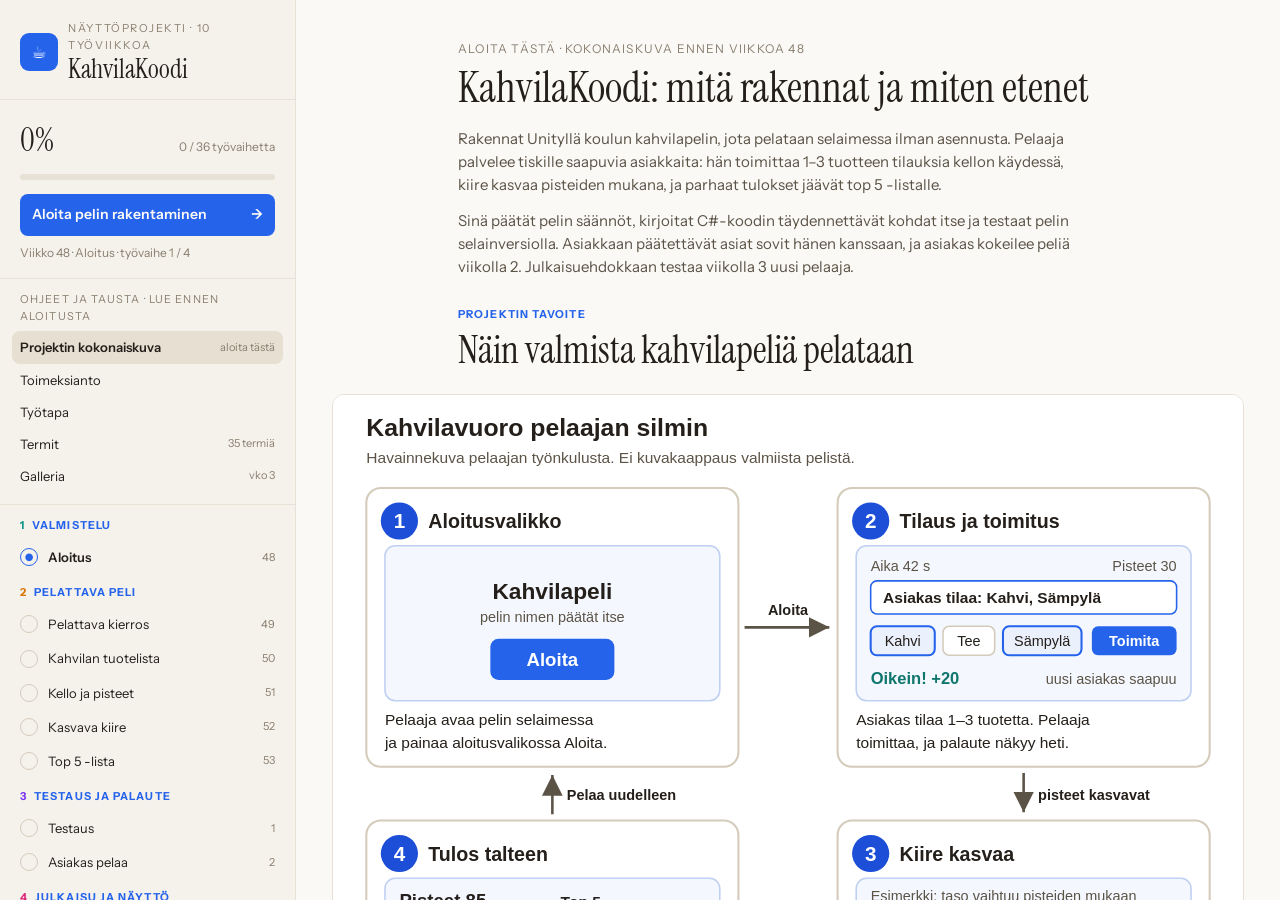
==== commit 9fef3a3f: "Selkeytä tehtävänantojen ja tukimateriaalien suomen kieltä" ====
--- a/index.html
+++ b/index.html
@@ -25,8 +25,8 @@
   <link rel="preconnect" href="https://fonts.gstatic.com" crossorigin>
   <link rel="stylesheet" href="https://fonts.googleapis.com/css2?family=Instrument+Sans:ital,wght@0,400..700;1,400..700&family=Instrument+Serif:ital@0;1&display=swap">
   <link rel="stylesheet" href="styles.css?v2.8.8-20261110">
-  <script src="sisalto.js?v2.8.8-20261116" defer></script>
-  <script src="app.js?v2.8.8-20261110" defer></script>
+  <script src="sisalto.js?v2.8.8-20261116-kieli" defer></script>
+  <script src="app.js?v2.8.8-20261116-kieli" defer></script>
 </head>
 <body>
   <a class="skip-link" href="#sisalto">Siirry sisältöön</a>
@@ -48,7 +48,7 @@
           <span class="progress-copy" data-progress-copy>0 / 0 työvaihetta</span>
         </div>
         <div class="progress-bar" aria-hidden="true"><span data-progress-bar></span></div>
-        <button class="resume-button" type="button" data-continue><span>Jatka siitä mihin jäit</span><span aria-hidden="true">→</span></button>
+        <button class="resume-button" type="button" data-continue><span>Jatka siitä, mihin jäit</span><span aria-hidden="true">→</span></button>
         <p class="resume-note" data-continue-note>Viikko 48</p>
       </div>
 
@@ -81,7 +81,7 @@
         <p class="view-eyebrow">Aloita tästä · kokonaiskuva ennen viikkoa 48</p>
         <h1 class="view-title">KahvilaKoodi: mitä rakennat ja miten etenet</h1>
         <p class="view-lead">Rakennat Unityllä koulun kahvilapelin, jota pelataan selaimessa ilman asennusta. Pelaaja palvelee tiskille saapuvia asiakkaita: hän toimittaa 1–3 tuotteen tilauksia kellon käydessä, kiire kasvaa pisteiden mukana, ja parhaat tulokset jäävät top 5 -listalle.</p>
-        <p>Sinä päätät pelin säännöt, kirjoitat C#-koodin täydennettävät kohdat itse ja testaat pelin selainversiolla. Asiakkaan omistamat asiat sovit asiakkaan kanssa, ja asiakas kokeilee peliä viikolla 2. Julkaisuehdokkaan testaa viikolla 3 uusi pelaaja.</p>
+        <p>Sinä päätät pelin säännöt, kirjoitat C#-koodin täydennettävät kohdat itse ja testaat pelin selainversiolla. Asiakkaan päätettävät asiat sovit hänen kanssaan, ja asiakas kokeilee peliä viikolla 2. Julkaisuehdokkaan testaa viikolla 3 uusi pelaaja.</p>
         <section data-goal></section>
 
         <section data-roadmap></section>
@@ -89,11 +89,11 @@
         <section class="card card-tint view-section">
           <h2>Näin käytät viikko-ohjetta</h2>
           <ol>
-            <li>Lue viikon alusta, miten viikon asiat liittyvät kokonaisprojektiin, ja viikon tavoite.</li>
+            <li>Lue viikon alusta viikon tavoite ja se, miten viikon asiat liittyvät kokonaisprojektiin.</li>
             <li>Tee viikon 2–4 työvaihetta järjestyksessä. Ensimmäinen keskeneräinen työvaihe on auki. Rastita osatehtävä heti, kun olet tehnyt sen. Jos jäät jumiin, avaa työvaiheen kohta <strong>Tarvitsen apua tähän työvaiheeseen</strong>. Kokeile ensin itse.</li>
             <li>Kun teet muutoksen peliin, kirjaa se GitHub-issueksi ja tee se Työtapa-sivun kuudella askeleella. Kun issue on valmis, lisää siihen kommentti ja linkki commitiin eli versionhallintaan tallennettuun muutokseen.</li>
             <li>Tarkista työvaiheen <strong>Valmis kun</strong> ja <strong>Tallenna työnäyte</strong> ennen seuraavaa työvaihetta. Tee viikon lopussa viikon lopputarkistus.</li>
-            <li>Kirjoita projektipäiväkirjan kolme kenttää. Paina <strong>Lataa koko projektipäiväkirja</strong>, korvaa Git-repositoryn eli projektin koodivaraston tiedosto <code>project-docs/projektipaivakirja.md</code> ja tee commit ja push.</li>
+            <li>Täytä projektipäiväkirjan kolme kenttää. Paina <strong>Lataa koko projektipäiväkirja</strong>, korvaa Git-repositoryn eli projektin koodivaraston tiedosto <code>project-docs/projektipaivakirja.md</code> ja tee commit ja push.</li>
           </ol>
           <p><strong>Työvaihe</strong> on tämän sivun viikko-ohjeen kohta, esimerkiksi ”Työvaihe 2 / 5”. <strong>GitHub-issue</strong> on yksi rajattu muutos peliin: tavoite, arvio ja Valmis kun -ehto. Issue on yleensä puolen tai yhden päivän työ, ja yksi työvaihe voi sisältää useita issueita. <strong>Työtapa</strong> on Työtapa-sivun kuusi askelta, joilla teet yhden issuen: valitse, suunnittele, toteuta, testaa, tallenna ja kirjaa.</p>
           <a class="button button-primary" href="#week-48" data-open-week="48">Aloita viikosta 48 →</a>
@@ -114,7 +114,7 @@
             <dt>Git, GitHub Desktop ja GitHub</dt><dd>Repositoryssa ovat kansiot <code>Assets</code>, <code>Packages</code>, <code>ProjectSettings</code> ja <code>project-docs</code>. GitHubissa ovat myös issuet ja niiden labelit, haara ja pull request (viikko 2), tagit RC1 ja v1.0 sekä julkaisu. GitHub Desktopin asennus, kirjautuminen, kloonaus, commit ja push kuvineen: <a href="https://mattiseise.github.io/projektikoontisivu/ohjeet/github-desktop/?projekti=kahvilakoodi#asennus" target="_blank" rel="noreferrer">GitHub Desktop -kuvaohje</a>.</dd>
             <dt>Julkaisu: WebGL ja GitHub Pages</dt><dd>WebGL on Unityn julkaisumuoto, joka toimii selaimessa ilman asennusta. Viikolla 3 teet WebGL-buildin repositoryn <code>docs</code>-kansioon, ja GitHub Pages julkaisee sen linkkinä, jonka asiakas voi avata. Älä luo <code>docs</code>-kansiota ennen sitä.</dd>
             <dt>VS Code ja grafiikkapaketit</dt><dd>VS Codella muokkaat <code>products.json</code>- ja README-tiedostoja. Väliaikainen grafiikka riittää pitkälle. Käytetyt grafiikkapaketit ja niiden lisenssit kirjataan README:hen.</dd>
-            <dt>Tekoäly</dt><dd>Saa selittää, ehdottaa ja auttaa virheiden etsinnässä. Pelin säännöt, omat päätökset, testit ja itsearvioinnin teet itse. Merkittävä käyttö kirjataan AI-lokiin.</dd>
+            <dt>Tekoäly</dt><dd>Saa selittää, ehdottaa ja auttaa virheiden etsinnässä. Päätät pelin säännöistä, teet omat ratkaisusi, testaat pelin ja kirjoitat itsearvioinnin itse. Merkittävä käyttö kirjataan AI-lokiin.</dd>
           </dl>
         </details>
 
@@ -138,7 +138,7 @@
         <details class="view-section project-reference">
           <summary>Vaatimus, ehdotus vai oma päätös?</summary>
           <p><strong>Vaatimus</strong> tulee asiakkaan toimeksiannosta, ja se toteutetaan aina: aloitusvalikko, itse peli, pistelasku ja päättymisnäkymä, 1–3 tuotteen tilaus, kasvava vaikeus, parhaiden tulosten tallennus, tuotteet erillisessä tietolähteessä, toimiva väliversio asiakkaalle ja julkaistu peli, jota asiakas voi itse kokeilla. Yhdessä ne ovat pakollinen perusversio (P0). Tärkeä jatko (P1) tehdään vasta, kun koko P0 toimii, ja valinnainen lisä (P2) saa jäädä pois.</p>
-          <p><strong>Sovittu toteutustapa</strong> on toimeksiannon ja GDD:n teknologiaosion tekniikka: Unity 2D ja C#, yksi CafeGame-scene, tuotteet <code>products.json</code>-tiedostossa, tulokset PlayerPrefsillä ja julkaisu WebGL-buildina GitHub Pagesiin. Tietovarasto on sovittu toteutustapa: tuotteet luetaan <code>products.json</code>-tiedostosta JsonUtilityllä ja tulokset tallennetaan PlayerPrefsillä, koska myöhemmät viikot rakentuvat niiden varaan. Viikolla 53 perustelet PlayerPrefsin vertaamalla sitä vähintään yhteen vaihtoehtoon. Jos vertailu puoltaa selvästi muuta, poikkeamasta sovitaan ohjaajan kanssa tiistaina 12.1., ja siihen asti pidät PlayerPrefsin. <strong>Ehdotus</strong> on esimerkki tai oletusarvo, jonka voit vaihtaa perustellusti, esimerkiksi 10 pistettä oikeasta toimituksesta, vaikeustasojen rajat 0, 31 ja 61 pistettä tai nimimerkin 12 merkin enimmäispituus. Toteutusavun työpohjat ovat valmis runko: täydennät kohdat itse ja osaat selittää jokaisen rivin.</p>
+          <p><strong>Sovittu toteutustapa</strong> on toimeksiannon ja GDD:n teknologiaosion tekniikka: Unity 2D ja C#, yksi CafeGame-scene, tuotteet <code>products.json</code>-tiedostossa, tulokset PlayerPrefsillä ja julkaisu WebGL-buildina GitHub Pagesiin. Tietovarasto on sovittu toteutustapa: tuotteet luetaan <code>products.json</code>-tiedostosta JsonUtilityllä ja tulokset tallennetaan PlayerPrefsillä, koska myöhemmät viikot rakentuvat niiden varaan. Viikolla 53 perustelet PlayerPrefsin valinnan vertaamalla sitä vähintään yhteen vaihtoehtoon. Jos vertailu puoltaa selvästi muuta, poikkeamasta sovitaan ohjaajan kanssa tiistaina 12.1., ja siihen asti pidät PlayerPrefsin. <strong>Ehdotus</strong> on esimerkki tai oletusarvo, jonka voit vaihtaa perustellusti, esimerkiksi 10 pistettä oikeasta toimituksesta, vaikeustasojen rajat 0, 31 ja 61 pistettä tai nimimerkin 12 merkin enimmäispituus. Toteutusavun työpohjat ovat valmis runko: täydennät kohdat itse ja osaat selittää jokaisen rivin.</p>
           <p><strong>Oma päätös</strong> perustellaan GDD:ssä tai päiväkirjassa: pelin nimi, tyyli, grafiikka ja pisteytys (GDD), pelisäännöt (viikko 51), vaikeutustapa ja tasojen arvot (viikko 52), nimimerkin enimmäispituus (viikko 53) ja se, mitkä testaajan havainnot korjataan ennen julkaisua (viikko 3).</p>
           <p><strong>Asiakkaan kanssa sovittavat asiat</strong> ovat toimeksiannon Sovi asiakkaan kanssa -laatikossa ja GDD:n ASIAKAS-kentissä: kierroksen pituus, testiselaimet ja -laitteet, kohderyhmä, top 5 -listan tasatilanteet ja se, kuka hyväksyy rajauksen ja väliversion. <strong>Ohjaajan kanssa:</strong> Kunnes asiakkaan ulkopuolinen edustaja on nimetty, ohjaava opettaja toimii asiakkaan sijaisena ja vastaanottaa kysymyslistat ja tilannekatsaukset. Katselmoinnissa (viikko 2) asiakasta esittää nimetty edustaja. Ohjaaja hyväksyy rajauksen viikolla 48. Ohjaaja ja asiakas eivät ole tavoitettavissa 18.12.2026–11.1.2027. Älä keksi vastausta itse tai tekoälyllä: tyhjä kenttä on oikea tulos, kunnes asia on sovittu.</p>
           <a href="#view-toimeksianto" data-open-view="toimeksianto">Avaa toimeksianto →</a>
@@ -190,7 +190,7 @@
         <div class="brief-text">
           <p>Haluan pienen PC:llä tai selaimessa toimivan pelin, jossa pelaaja työskentelee koulun kahvilassa. Asiakkaita saapuu tiskille ja he tilaavat 1–3 tuotetta. Pelaajan tehtävänä on toimittaa oikea tilaus mahdollisimman nopeasti.</p>
           <p>Pelissä pitää olla aloitusvalikko, itse peli, pistelasku ja pelin päättymisnäkymä. Vaikeustason pitää kasvaa pelin edetessä. Pelaajan parhaat tulokset pitää tallentaa.</p>
-          <p>Tuotteiden tiedot eivät saa olla kovakoodattuna pelilogiikkaan, vaan niiden pitää tulla erillisestä tietolähteestä. Haluan myös nähdä pelistä toimivan version vähintään kerran ennen lopullista versiota, jotta voin pyytää muutoksia.</p>
+          <p>Tuotteiden tiedot eivät saa olla kovakoodattuina pelilogiikkaan, vaan niiden pitää tulla erillisestä tietolähteestä. Haluan myös nähdä pelistä toimivan version vähintään kerran ennen lopullista versiota, jotta voin pyytää muutoksia.</p>
           <p>Lopullinen peli pitää julkaista niin, että voin itse kokeilla sitä.</p>
         </div>
 
@@ -223,8 +223,8 @@
               <li>lopuksi Unity WebGL -build GitHub Pagesiin eli GitHubin ilmaiseen sivustojulkaisuun</li>
             </ul>
             <p style="margin-top:8px">WebGL on Unityn julkaisumuoto, joka toimii selaimessa ilman asennusta, ja build on Unityn tekemä ajettava versio pelistä. WebGL-build on siis selaimessa pelattava julkaisuversio.</p>
-            <p style="margin-top:8px">Toimeksiannon PC/selaimessa-vaihtoehdosta tässä polussa on valittu selain. Käytä oppilaitoksen määrittämää Unity-versiota koko projektin ajan.</p>
-            <p style="margin-top:8px">Tietovarasto on sovittu toteutustapa: tuotteet luetaan <code>products.json</code>-tiedostosta JsonUtilityllä ja tulokset tallennetaan PlayerPrefsillä, koska myöhemmät viikot rakentuvat niiden varaan. Viikolla 53 perustelet PlayerPrefsin vertaamalla sitä vähintään yhteen vaihtoehtoon. Jos vertailu puoltaa selvästi muuta, poikkeamasta sovitaan ohjaajan kanssa tiistaina 12.1., ja siihen asti pidät PlayerPrefsin.</p>
+            <p style="margin-top:8px">Toimeksianto sallii PC-pelin tai selainpelin. Tässä polussa toteutetaan selainpeli. Käytä oppilaitoksen määrittämää Unity-versiota koko projektin ajan.</p>
+            <p style="margin-top:8px">Tietovarasto on sovittu toteutustapa: tuotteet luetaan <code>products.json</code>-tiedostosta JsonUtilityllä ja tulokset tallennetaan PlayerPrefsillä, koska myöhemmät viikot rakentuvat niiden varaan. Viikolla 53 perustelet PlayerPrefsin valinnan vertaamalla sitä vähintään yhteen vaihtoehtoon. Jos vertailu puoltaa selvästi muuta, poikkeamasta sovitaan ohjaajan kanssa tiistaina 12.1., ja siihen asti pidät PlayerPrefsin.</p>
           </div>
           <div class="card">
             <p class="section-label">Pidä rajaus · sovittu, ei toteuteta</p>
@@ -362,7 +362,7 @@
             <div class="task-list">
               <label class="task-row"><input type="checkbox" data-task="48-1"><span class="task-box" aria-hidden="true"></span><span class="task-text">Luo Unity-projekti ja kokeile, aukeaako se selaimessa.</span></label>
               <label class="task-row"><input type="checkbox" data-task="48-2"><span class="task-box" aria-hidden="true"></span><span class="task-text">Siirrä Unity-projekti repositoryyn ja vie se GitHubiin.</span></label>
-              <label class="task-row"><input type="checkbox" data-task="48-3"><span class="task-box" aria-hidden="true"></span><span class="task-text">Kysy asiakkaalta pelin avoimet asiat ja päivitä GDD.</span></label>
+              <label class="task-row"><input type="checkbox" data-task="48-3"><span class="task-box" aria-hidden="true"></span><span class="task-text">Selvitä pelin avoimet asiat asiakkaan kanssa ja päivitä GDD.</span></label>
               <label class="task-row"><input type="checkbox" data-task="48-4"><span class="task-box" aria-hidden="true"></span><span class="task-text">Pilko ensimmäinen feature GitHub-issueiksi ja merkitse niiden tärkeys.</span></label>
             </div>
           </section>
@@ -373,7 +373,7 @@
             <ol data-lesson-list><li><span class="step-n">1</span><span><strong>Askel.</strong> Ohje.</span></li></ol>
           </section>
 
-          <details class="impl-help" data-week-help hidden><summary><span data-help-title>Tarvitsen toteutusapua</span><small>avaa vain jos jäät jumiin – kokeile ensin itse</small></summary><div class="impl-help-content" data-help-content></div></details>
+          <details class="impl-help" data-week-help hidden><summary><span data-help-title>Tarvitsen toteutusapua</span><small>avaa vain, jos jäät jumiin – kokeile ensin itse</small></summary><div class="impl-help-content" data-help-content></div></details>
           <div class="day-rhythm" data-week-days hidden><p class="section-label">Viikon päivärytmi</p><div class="day-grid" data-day-grid></div></div>
 
           <div class="outcome-grid">
@@ -427,7 +427,7 @@
             <ol data-lesson-list><li><span class="step-n">1</span><span><strong>Askel.</strong> Ohje.</span></li></ol>
           </section>
 
-          <details class="impl-help" data-week-help hidden><summary><span data-help-title>Tarvitsen toteutusapua</span><small>avaa vain jos jäät jumiin – kokeile ensin itse</small></summary><div class="impl-help-content" data-help-content></div></details>
+          <details class="impl-help" data-week-help hidden><summary><span data-help-title>Tarvitsen toteutusapua</span><small>avaa vain, jos jäät jumiin – kokeile ensin itse</small></summary><div class="impl-help-content" data-help-content></div></details>
           <div class="day-rhythm" data-week-days hidden><p class="section-label">Viikon päivärytmi</p><div class="day-grid" data-day-grid></div></div>
 
           <div class="outcome-grid">
@@ -475,7 +475,7 @@
             <ol data-lesson-list><li><span class="step-n">1</span><span><strong>Askel.</strong> Ohje.</span></li></ol>
           </section>
 
-          <details class="impl-help" data-week-help hidden><summary><span data-help-title>Tarvitsen toteutusapua</span><small>avaa vain jos jäät jumiin – kokeile ensin itse</small></summary><div class="impl-help-content" data-help-content></div></details>
+          <details class="impl-help" data-week-help hidden><summary><span data-help-title>Tarvitsen toteutusapua</span><small>avaa vain, jos jäät jumiin – kokeile ensin itse</small></summary><div class="impl-help-content" data-help-content></div></details>
           <div class="day-rhythm" data-week-days hidden><p class="section-label">Viikon päivärytmi</p><div class="day-grid" data-day-grid></div></div>
 
           <div class="outcome-grid">
@@ -522,7 +522,7 @@
             <ol data-lesson-list><li><span class="step-n">1</span><span><strong>Askel.</strong> Ohje.</span></li></ol>
           </section>
 
-          <details class="impl-help" data-week-help hidden><summary><span data-help-title>Tarvitsen toteutusapua</span><small>avaa vain jos jäät jumiin – kokeile ensin itse</small></summary><div class="impl-help-content" data-help-content></div></details>
+          <details class="impl-help" data-week-help hidden><summary><span data-help-title>Tarvitsen toteutusapua</span><small>avaa vain, jos jäät jumiin – kokeile ensin itse</small></summary><div class="impl-help-content" data-help-content></div></details>
           <div class="day-rhythm" data-week-days hidden><p class="section-label">Viikon päivärytmi</p><div class="day-grid" data-day-grid></div></div>
 
           <div class="outcome-grid">
@@ -568,7 +568,7 @@
             <ol data-lesson-list><li><span class="step-n">1</span><span><strong>Askel.</strong> Ohje.</span></li></ol>
           </section>
 
-          <details class="impl-help" data-week-help hidden><summary><span data-help-title>Tarvitsen toteutusapua</span><small>avaa vain jos jäät jumiin – kokeile ensin itse</small></summary><div class="impl-help-content" data-help-content></div></details>
+          <details class="impl-help" data-week-help hidden><summary><span data-help-title>Tarvitsen toteutusapua</span><small>avaa vain, jos jäät jumiin – kokeile ensin itse</small></summary><div class="impl-help-content" data-help-content></div></details>
           <div class="day-rhythm" data-week-days hidden><p class="section-label">Viikon päivärytmi</p><div class="day-grid" data-day-grid></div></div>
 
           <div class="outcome-grid">
@@ -616,7 +616,7 @@
             <ol data-lesson-list><li><span class="step-n">1</span><span><strong>Askel.</strong> Ohje.</span></li></ol>
           </section>
 
-          <details class="impl-help" data-week-help hidden><summary><span data-help-title>Tarvitsen toteutusapua</span><small>avaa vain jos jäät jumiin – kokeile ensin itse</small></summary><div class="impl-help-content" data-help-content></div></details>
+          <details class="impl-help" data-week-help hidden><summary><span data-help-title>Tarvitsen toteutusapua</span><small>avaa vain, jos jäät jumiin – kokeile ensin itse</small></summary><div class="impl-help-content" data-help-content></div></details>
           <div class="day-rhythm" data-week-days hidden><p class="section-label">Viikon päivärytmi</p><div class="day-grid" data-day-grid></div></div>
 
           <div class="outcome-grid">
@@ -663,7 +663,7 @@
             <ol data-lesson-list><li><span class="step-n">1</span><span><strong>Askel.</strong> Ohje.</span></li></ol>
           </section>
 
-          <details class="impl-help" data-week-help hidden><summary><span data-help-title>Tarvitsen toteutusapua</span><small>avaa vain jos jäät jumiin – kokeile ensin itse</small></summary><div class="impl-help-content" data-help-content></div></details>
+          <details class="impl-help" data-week-help hidden><summary><span data-help-title>Tarvitsen toteutusapua</span><small>avaa vain, jos jäät jumiin – kokeile ensin itse</small></summary><div class="impl-help-content" data-help-content></div></details>
           <div class="day-rhythm" data-week-days hidden><p class="section-label">Viikon päivärytmi</p><div class="day-grid" data-day-grid></div></div>
 
           <div class="outcome-grid">
@@ -700,7 +700,7 @@
             <div class="task-list">
               <label class="task-row"><input type="checkbox" data-task="2-1"><span class="task-box" aria-hidden="true"></span><span class="task-text">Anna asiakkaan pelata peliä ja kirjaa palaute.</span></label>
               <label class="task-row"><input type="checkbox" data-task="2-2"><span class="task-box" aria-hidden="true"></span><span class="task-text">Sovi asiakkaan kanssa yksi muutos ja tee siitä issue.</span></label>
-              <label class="task-row"><input type="checkbox" data-task="2-3"><span class="task-box" aria-hidden="true"></span><span class="task-text">Tee muutos omassa Git-haarassa.</span></label>
+              <label class="task-row"><input type="checkbox" data-task="2-3"><span class="task-box" aria-hidden="true"></span><span class="task-text">Tee muutos omassa Git-haarassasi.</span></label>
               <label class="task-row"><input type="checkbox" data-task="2-4"><span class="task-box" aria-hidden="true"></span><span class="task-text">Pyydä katselmointi pull requestilla ja yhdistä muutos.</span></label>
             </div>
           </section>
@@ -711,7 +711,7 @@
             <ol data-lesson-list><li><span class="step-n">1</span><span><strong>Askel.</strong> Ohje.</span></li></ol>
           </section>
 
-          <details class="impl-help" data-week-help hidden><summary><span data-help-title>Tarvitsen toteutusapua</span><small>avaa vain jos jäät jumiin – kokeile ensin itse</small></summary><div class="impl-help-content" data-help-content></div></details>
+          <details class="impl-help" data-week-help hidden><summary><span data-help-title>Tarvitsen toteutusapua</span><small>avaa vain, jos jäät jumiin – kokeile ensin itse</small></summary><div class="impl-help-content" data-help-content></div></details>
           <div class="day-rhythm" data-week-days hidden><p class="section-label">Viikon päivärytmi</p><div class="day-grid" data-day-grid></div></div>
 
           <div class="outcome-grid">
@@ -759,7 +759,7 @@
             <ol data-lesson-list><li><span class="step-n">1</span><span><strong>Askel.</strong> Ohje.</span></li></ol>
           </section>
 
-          <details class="impl-help" data-week-help hidden><summary><span data-help-title>Tarvitsen toteutusapua</span><small>avaa vain jos jäät jumiin – kokeile ensin itse</small></summary><div class="impl-help-content" data-help-content></div></details>
+          <details class="impl-help" data-week-help hidden><summary><span data-help-title>Tarvitsen toteutusapua</span><small>avaa vain, jos jäät jumiin – kokeile ensin itse</small></summary><div class="impl-help-content" data-help-content></div></details>
           <div class="day-rhythm" data-week-days hidden><p class="section-label">Viikon päivärytmi</p><div class="day-grid" data-day-grid></div></div>
 
           <div class="outcome-grid">
@@ -807,7 +807,7 @@
             <ol data-lesson-list><li><span class="step-n">1</span><span><strong>Askel.</strong> Ohje.</span></li></ol>
           </section>
 
-          <details class="impl-help" data-week-help hidden><summary><span data-help-title>Tarvitsen toteutusapua</span><small>avaa vain jos jäät jumiin – kokeile ensin itse</small></summary><div class="impl-help-content" data-help-content></div></details>
+          <details class="impl-help" data-week-help hidden><summary><span data-help-title>Tarvitsen toteutusapua</span><small>avaa vain, jos jäät jumiin – kokeile ensin itse</small></summary><div class="impl-help-content" data-help-content></div></details>
           <div class="day-rhythm" data-week-days hidden><p class="section-label">Viikon päivärytmi</p><div class="day-grid" data-day-grid></div></div>
 
           <div class="outcome-grid">
@@ -862,7 +862,7 @@
           <article><h3>4. Teknologia · sovittu toteutustapa</h3><p>Unity 2D + C#, tuotteet erillisessä products.json-tiedostossa (TextAsset + JsonUtility), tallennus PlayerPrefsillä, julkaisu Unity WebGL -buildina GitHub Pagesiin.</p></article>
           <article><h3>5. Rajaus — mitä ei tehdä · sovittu rajaus</h3><p>Ei verkkomoninpeliä, käyttäjätilejä, oikeita maksuja eikä laajaa 3D-maailmaa. Ensin toimiva P0-versio.</p></article>
           <article>
-            <h3>6. Avoimet asiat — asiakas omistaa · ASIAKAS</h3>
+            <h3>6. Avoimet asiat — asiakas päättää · ASIAKAS</h3>
             <ul>
               <li>Millä selaimilla ja laitteilla WebGL-versio testataan?</li>
               <li>Kenelle peli tehdään ja kuinka pitkä yksi kierros on?</li>
@@ -903,7 +903,7 @@
             <button class="button button-primary" type="button" data-plan-export>Lataa gdd.md</button>
             <small>Tallenna tiedosto polkuun <code>project-docs/gdd.md</code> ja tee commit. Päivitä, kun asiakas vastaa avoimiin asioihin.</small>
           </div>
-          <p class="plan-ai-note"><strong>Muista:</strong> älä anna tekoälyn päättää puolestasi. Asiakkaan omistamia asioita ei päätetä itse eikä tekoälyllä. Jos käytit tekoälyä ideointiin, kirjaa se AI-lokiin.</p>
+          <p class="plan-ai-note"><strong>Muista:</strong> älä anna tekoälyn päättää puolestasi. Asiakkaan päätettäviä asioita ei päätetä itse eikä tekoälyllä. Jos käytit tekoälyä ideointiin, kirjaa se AI-lokiin.</p>
         </form>
       </section>
 
@@ -911,7 +911,7 @@
       <section class="view" data-view="paivakirja" id="view-paivakirja">
         <p class="view-eyebrow">Yksi kirjoituspaikka · viedään Gitiin joka viikko</p>
         <h1 class="view-title">Projektipäiväkirja</h1>
-        <p class="view-lead">Viikon merkintä kirjoitetaan viikkonäkymässä työvaiheiden alla. Tämä näkymä on arkisto: näet mitkä viikot on kirjattu ja lataat koko päiväkirjan tiedostona.</p>
+        <p class="view-lead">Viikon merkintä kirjoitetaan viikkonäkymässä työvaiheiden alla. Tämä näkymä on arkisto: näet, mitkä viikot on kirjattu ja lataat koko päiväkirjan tiedostona.</p>
 
         <div class="card card-tint journal-summary-card">
           <div><span class="big" data-journal-count>0 / 10 viikkoa kirjattu</span><p>Tiedosto: <code>project-docs/projektipaivakirja.md</code></p></div>
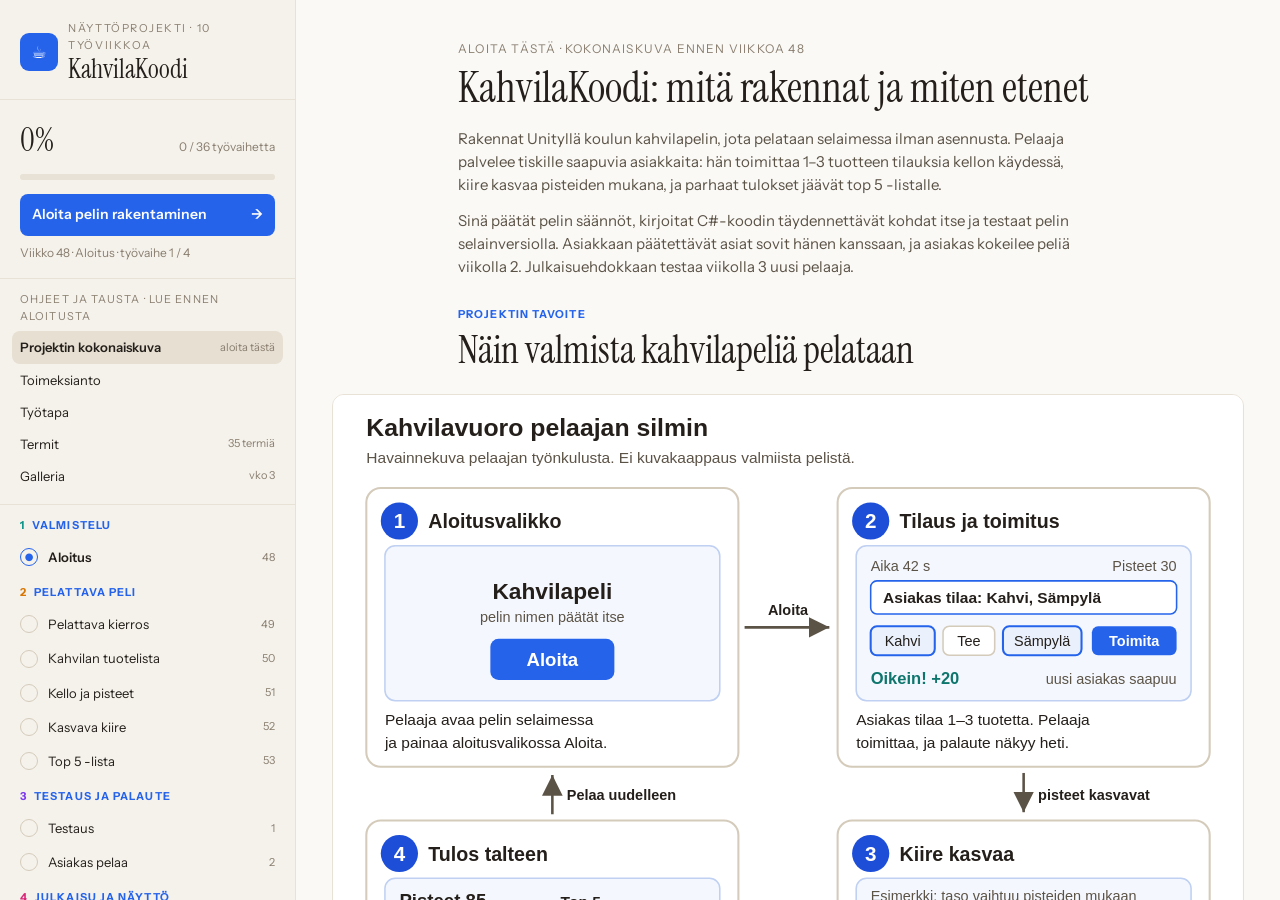
==== commit e84f7f2c: "Moottori v2.8.9: kielikorjaukset rungosta - app.js, tyokalut/tee_lataukset.js ja tyokalut/tee_vaihek" ====
--- a/index.html
+++ b/index.html
@@ -26,7 +26,7 @@
   <link rel="stylesheet" href="https://fonts.googleapis.com/css2?family=Instrument+Sans:ital,wght@0,400..700;1,400..700&family=Instrument+Serif:ital@0;1&display=swap">
   <link rel="stylesheet" href="styles.css?v2.8.8-20261110">
   <script src="sisalto.js?v2.8.8-20261116-kieli" defer></script>
-  <script src="app.js?v2.8.8-20261116-kieli" defer></script>
+  <script src="app.js?v2.8.9-20261117" defer></script>
 </head>
 <body>
   <a class="skip-link" href="#sisalto">Siirry sisältöön</a>
@@ -480,7 +480,7 @@
 
           <div class="outcome-grid">
             <div class="card"><p class="section-label">Valmis kun</p><p class="checkpoint">Ennen kuin jatkat: tarkista viikon valmis kun -ehto.</p></div>
-            <div class="card"><p class="section-label section-label-accent">Näytä</p><p class="evidence"><strong>Työnäyte Git-repositoryyn ennen rastia:</strong> products.json, ProductDatabase- ja OrderManager-skriptit committeina sekä tiedon kulku päiväkirjassa.</p></div>
+            <div class="card"><p class="section-label section-label-accent">Näytä</p><p class="evidence"><strong>Työnäyte Git-repositoryyn ennen rastia:</strong> products.json, ProductDatabase- ja OrderManager-skriptit commiteina sekä tiedon kulku päiväkirjassa.</p></div>
           </div>
 
           <section class="week-journal" data-week-journal="50">
@@ -1009,10 +1009,10 @@
             <p class="matrix-group">Opiskelija käyttää kehitysympäristöä</p>
             <label class="matrix-row"><input type="checkbox" data-evidence="k1"><span><strong>Kehittämisympäristön käyttöönotto</strong> Unity Hub, sovittu Unity-versio, 2D-projekti ja WebGL-testibuild.</span></label>
             <label class="matrix-row"><input type="checkbox" data-evidence="k2"><span><strong>Kirjaston mahdollisuudet ja rajoitteet</strong> Viikon 53 kirjaus tallennusratkaisun rajoituksista ja viikon 3 julkaisupäätökset tunnettuine puutteineen.</span></label>
-            <label class="matrix-row"><input type="checkbox" data-evidence="k3"><span><strong>Kirjaston toiminnot ja työkalut</strong> Canvas-käyttöliittymä, Inspector-kytkennät, Play Mode ja Build Profiles committeina ja kuvina.</span></label>
+            <label class="matrix-row"><input type="checkbox" data-evidence="k3"><span><strong>Kirjaston toiminnot ja työkalut</strong> Canvas-käyttöliittymä, Inspector-kytkennät, Play Mode ja Build Profiles commiteina ja kuvina.</span></label>
             <label class="matrix-row"><input type="checkbox" data-evidence="k4"><span><strong>Ulkoiset komponentit</strong> TextMeshPro ja grafiikkapaketit tuotuina; lähteet ja lisenssit kirjattu GDD:hen tai README:hen.</span></label>
             <p class="matrix-group">Opiskelija toteuttaa ohjelmiston ohjelmistokomponenttikirjastolla</p>
-            <label class="matrix-row"><input type="checkbox" data-evidence="k5"><span><strong>Suunnittelu, toteutus ja testaus kirjastolla</strong> GDD:n omat päätökset ja backlog, featuret 1–6 committeina, testitapaukset T01–T09.</span></label>
+            <label class="matrix-row"><input type="checkbox" data-evidence="k5"><span><strong>Suunnittelu, toteutus ja testaus kirjastolla</strong> GDD:n omat päätökset ja backlog, featuret 1–6 commiteina, testitapaukset T01–T09.</span></label>
             <label class="matrix-row"><input type="checkbox" data-evidence="k6"><span><strong>Julkaisu asiakkaan ympäristöön</strong> Unity WebGL -build GitHub Pagesissa; asiakas tai toinen ihminen on pelannut julkaistua versiota omalla laitteellaan.</span></label>
             <label class="matrix-row"><input type="checkbox" data-evidence="k7"><span><strong>Ohjelmiston dokumentointi</strong> README, käyttöohje, gdd.md ja projektipäiväkirja project-docs-kansiossa.</span></label>
           </div>
